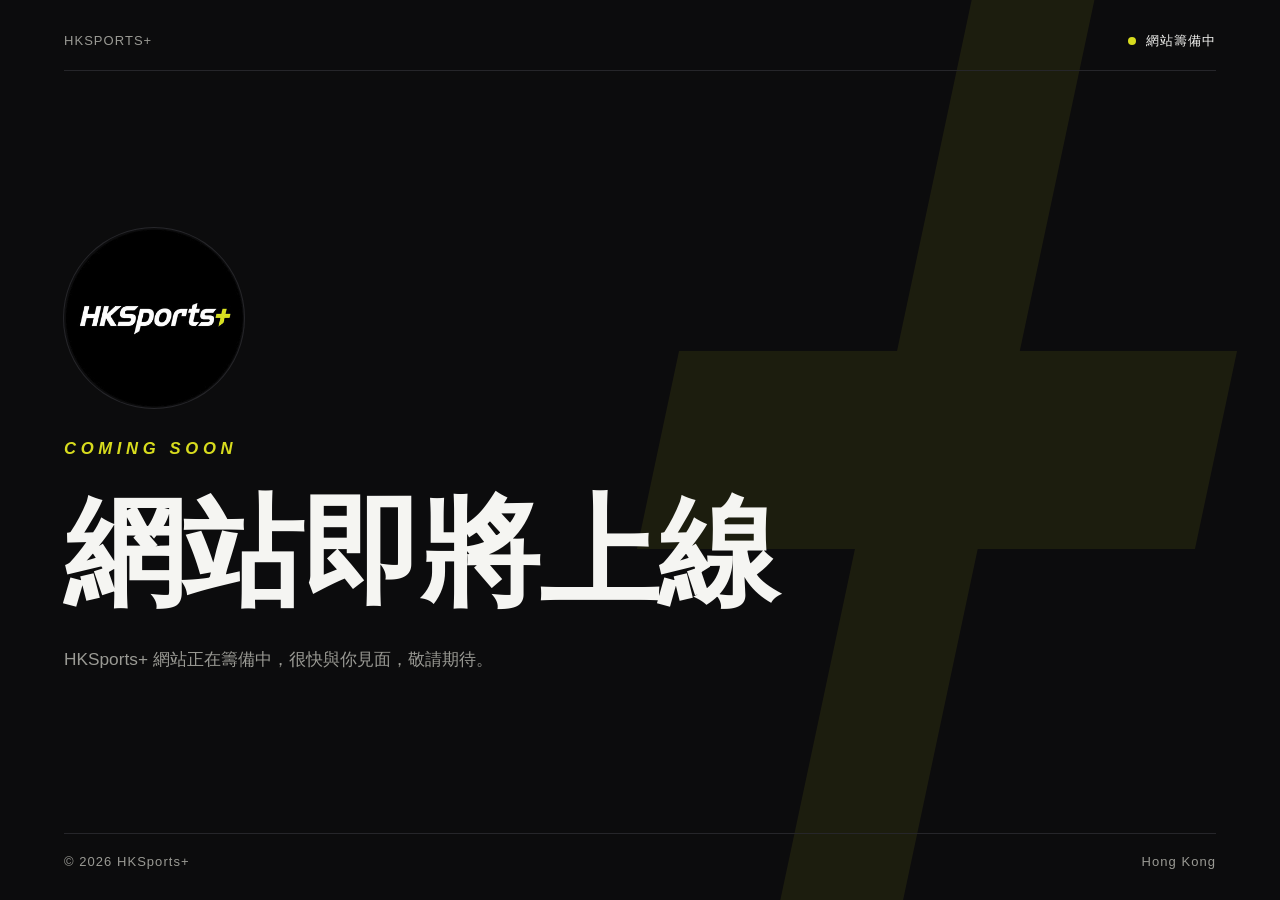
==== index.html @ ff04e3ce "Add files via upload" ====
<!DOCTYPE html>
<html lang="zh-Hant-HK">
<head>
<meta charset="utf-8">
<meta name="viewport" content="width=device-width, initial-scale=1">
<title>HKSports+｜網站即將上線</title>
<meta name="description" content="HKSports+ 網站正在籌備中，即將上線。">
<meta name="theme-color" content="#0c0c0d">
<meta name="color-scheme" content="dark">
<meta property="og:title" content="HKSports+｜網站即將上線">
<meta property="og:description" content="HKSports+ 網站正在籌備中，即將上線。">
<meta property="og:type" content="website">
<meta property="og:image" content="assets/apple-touch-icon.png">
<link rel="icon" href="assets/favicon.png" type="image/png">
<link rel="apple-touch-icon" href="assets/apple-touch-icon.png">
<style>
  :root {
    color-scheme: dark;
    --bg: #0c0c0d;
    --ink: #f5f5f2;
    --muted: #9a9a94;
    --line: #26262a;
    --lime: #d8dc1e;
    --edge: clamp(20px, 5vw, 72px);
    --sans: "Helvetica Neue", Helvetica, Arial, "PingFang HK", "PingFang TC",
            "Noto Sans HK", "Noto Sans TC", "Microsoft JhengHei", sans-serif;
  }
  * { box-sizing: border-box; margin: 0; }
  html, body { height: 100%; }
  body {
    background: var(--bg);
    color: var(--ink);
    font-family: var(--sans);
    -webkit-font-smoothing: antialiased;
    overflow-x: hidden;
  }

  .page {
    position: relative;
    min-height: 100svh;
    display: grid;
    grid-template-rows: auto 1fr auto;
    padding: clamp(20px, 3.5vh, 40px) var(--edge);
    isolation: isolate;
    overflow: clip;
  }

  /* The plus from the logo, set large behind the page */
  .plus {
    position: absolute;
    inset-block: 0;
    right: var(--edge);
    width: min(62vh, 46vw);
    margin-block: auto;
    aspect-ratio: 1;
    z-index: -1;
    transform: skewX(-12deg);
    background:
      linear-gradient(var(--lime), var(--lime)) center / 100% 22% no-repeat,
      linear-gradient(var(--lime), var(--lime)) center / 22% 100% no-repeat;
    opacity: .08;
  }

  .bar, .foot {
    display: flex;
    justify-content: space-between;
    align-items: center;
    gap: 16px;
    font-size: 13px;
    letter-spacing: .08em;
    color: var(--muted);
  }
  .bar { padding-bottom: 20px; border-bottom: 1px solid var(--line); }
  .foot { padding-top: 20px; border-top: 1px solid var(--line); }
  .status { display: inline-flex; align-items: center; gap: 10px; color: var(--ink); }
  .status::before {
    content: "";
    width: 8px; height: 8px; border-radius: 50%;
    background: var(--lime);
  }

  main {
    display: grid;
    align-content: center;
    justify-items: start;
    gap: clamp(20px, 3.4vh, 36px);
    padding-block: clamp(32px, 6vh, 72px);
  }
  .logo {
    display: block;
    width: clamp(128px, 20vh, 208px);
    height: auto;
    border-radius: 50%;
    box-shadow: 0 0 0 1px var(--line);
  }
  .en {
    font-size: clamp(14px, 1.3vw, 18px);
    font-weight: 700;
    font-style: italic;
    letter-spacing: .28em;
    text-transform: uppercase;
    color: var(--lime);
  }
  h1 {
    font-size: clamp(44px, 9.4vw, 148px);
    font-weight: 800;
    line-height: 1.04;
    letter-spacing: -.01em;
    text-wrap: balance;
  }
  .lede {
    max-width: 30em;
    font-size: clamp(16px, 1.35vw, 20px);
    line-height: 1.7;
    color: var(--muted);
    text-wrap: balance;
  }

  /* Entrance: plays once, only when motion is welcome */
  @media (prefers-reduced-motion: no-preference) {
    .logo, .en, h1, .lede {
      animation: rise .7s cubic-bezier(.2, .7, .2, 1) both;
    }
    .en   { animation-delay: .08s; }
    h1    { animation-delay: .16s; }
    .lede { animation-delay: .28s; }
    .plus { animation: plus 1.2s cubic-bezier(.2, .7, .2, 1) both; }
  }
  @keyframes rise {
    from { opacity: 0; translate: 0 18px; }
  }
  @keyframes plus {
    from { opacity: 0; scale: .92; }
  }

  @media (max-width: 640px) {
    .plus { width: 78vw; right: -18vw; inset-block: auto 14vh; }
    .bar, .foot { font-size: 12px; }
  }
</style>
</head>
<body>
<div class="page">
  <div class="plus" aria-hidden="true"></div>

  <header class="bar">
    <span>HKSPORTS+</span>
    <span class="status">網站籌備中</span>
  </header>

  <main>
    <img class="logo" src="assets/logo.png" alt="HKSports+" width="320" height="320" fetchpriority="high">
    <p class="en" lang="en">Coming soon</p>
    <h1>網站即將上線</h1>
    <p class="lede">HKSports+ 網站正在籌備中，很快與你見面，敬請期待。</p>
  </main>

  <footer class="foot">
    <span>© 2026 HKSports+</span>
    <span lang="en">Hong Kong</span>
  </footer>
</div>
</body>
</html>
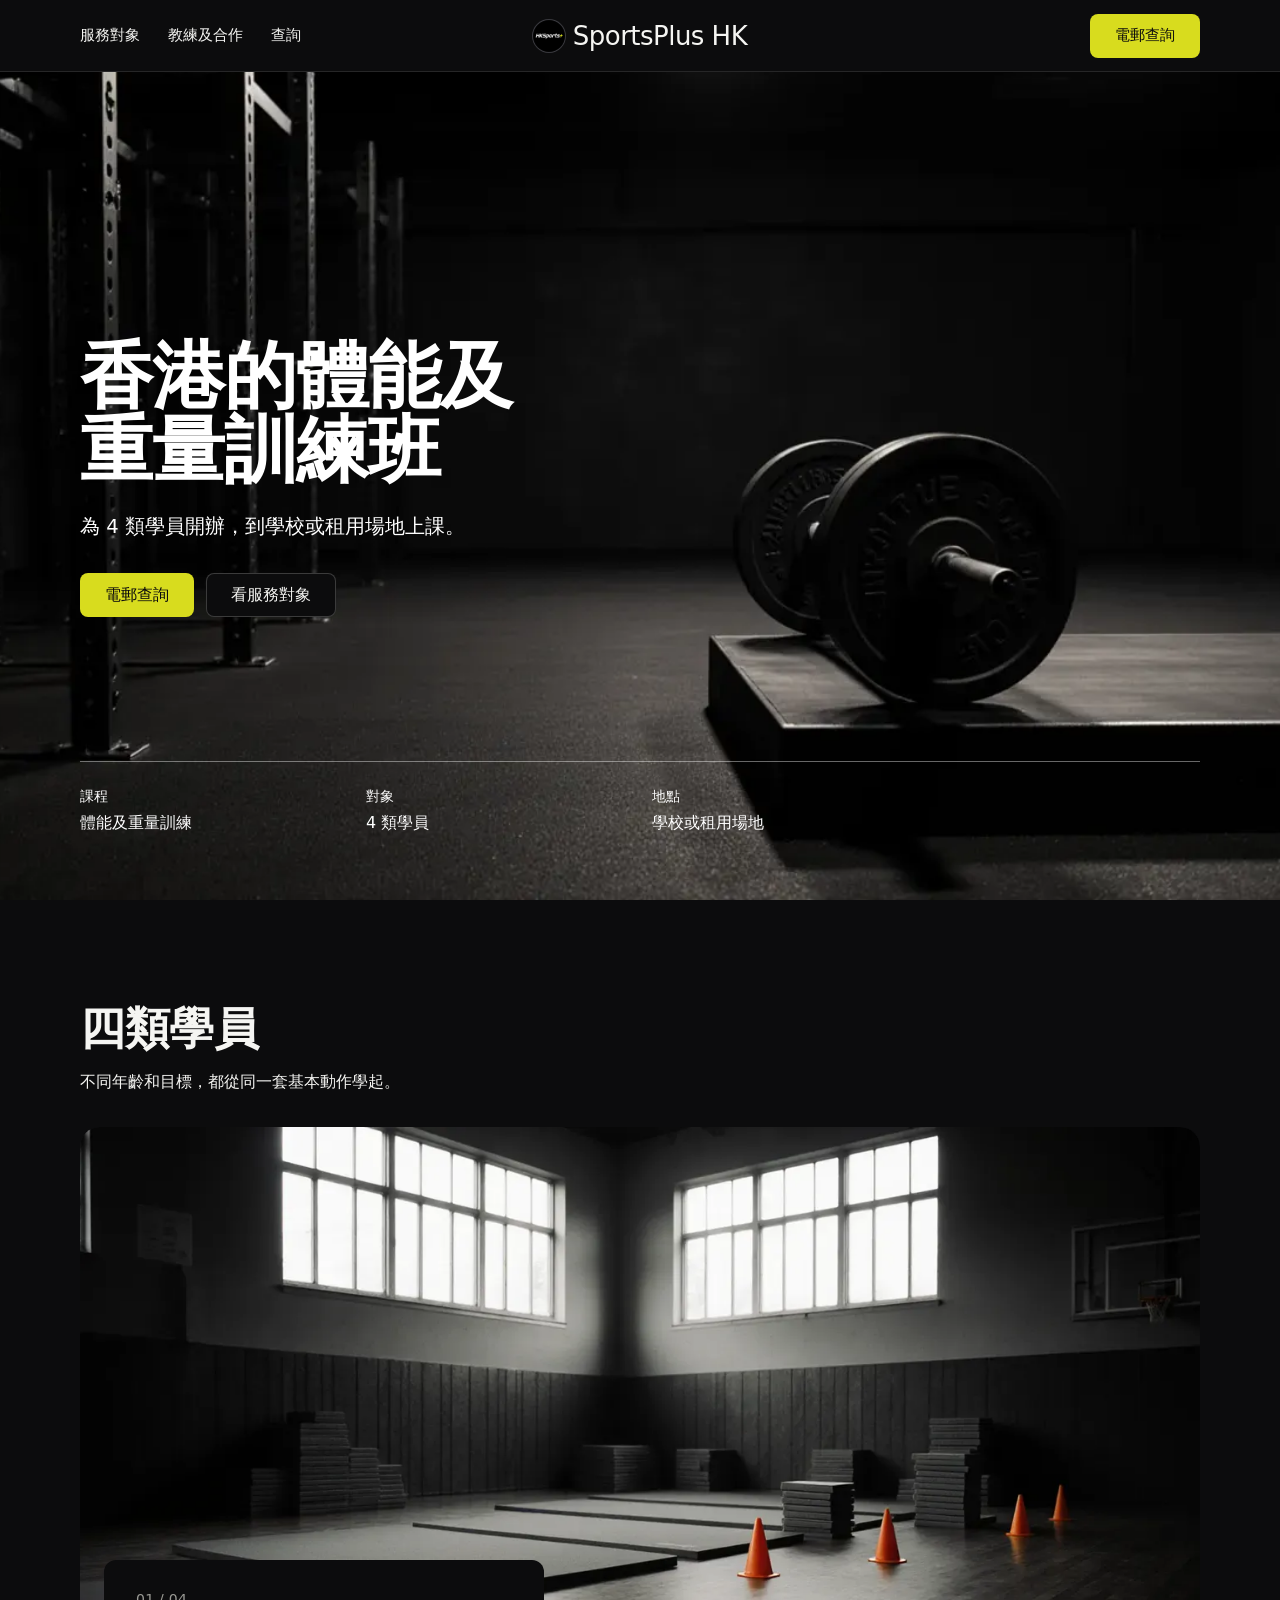
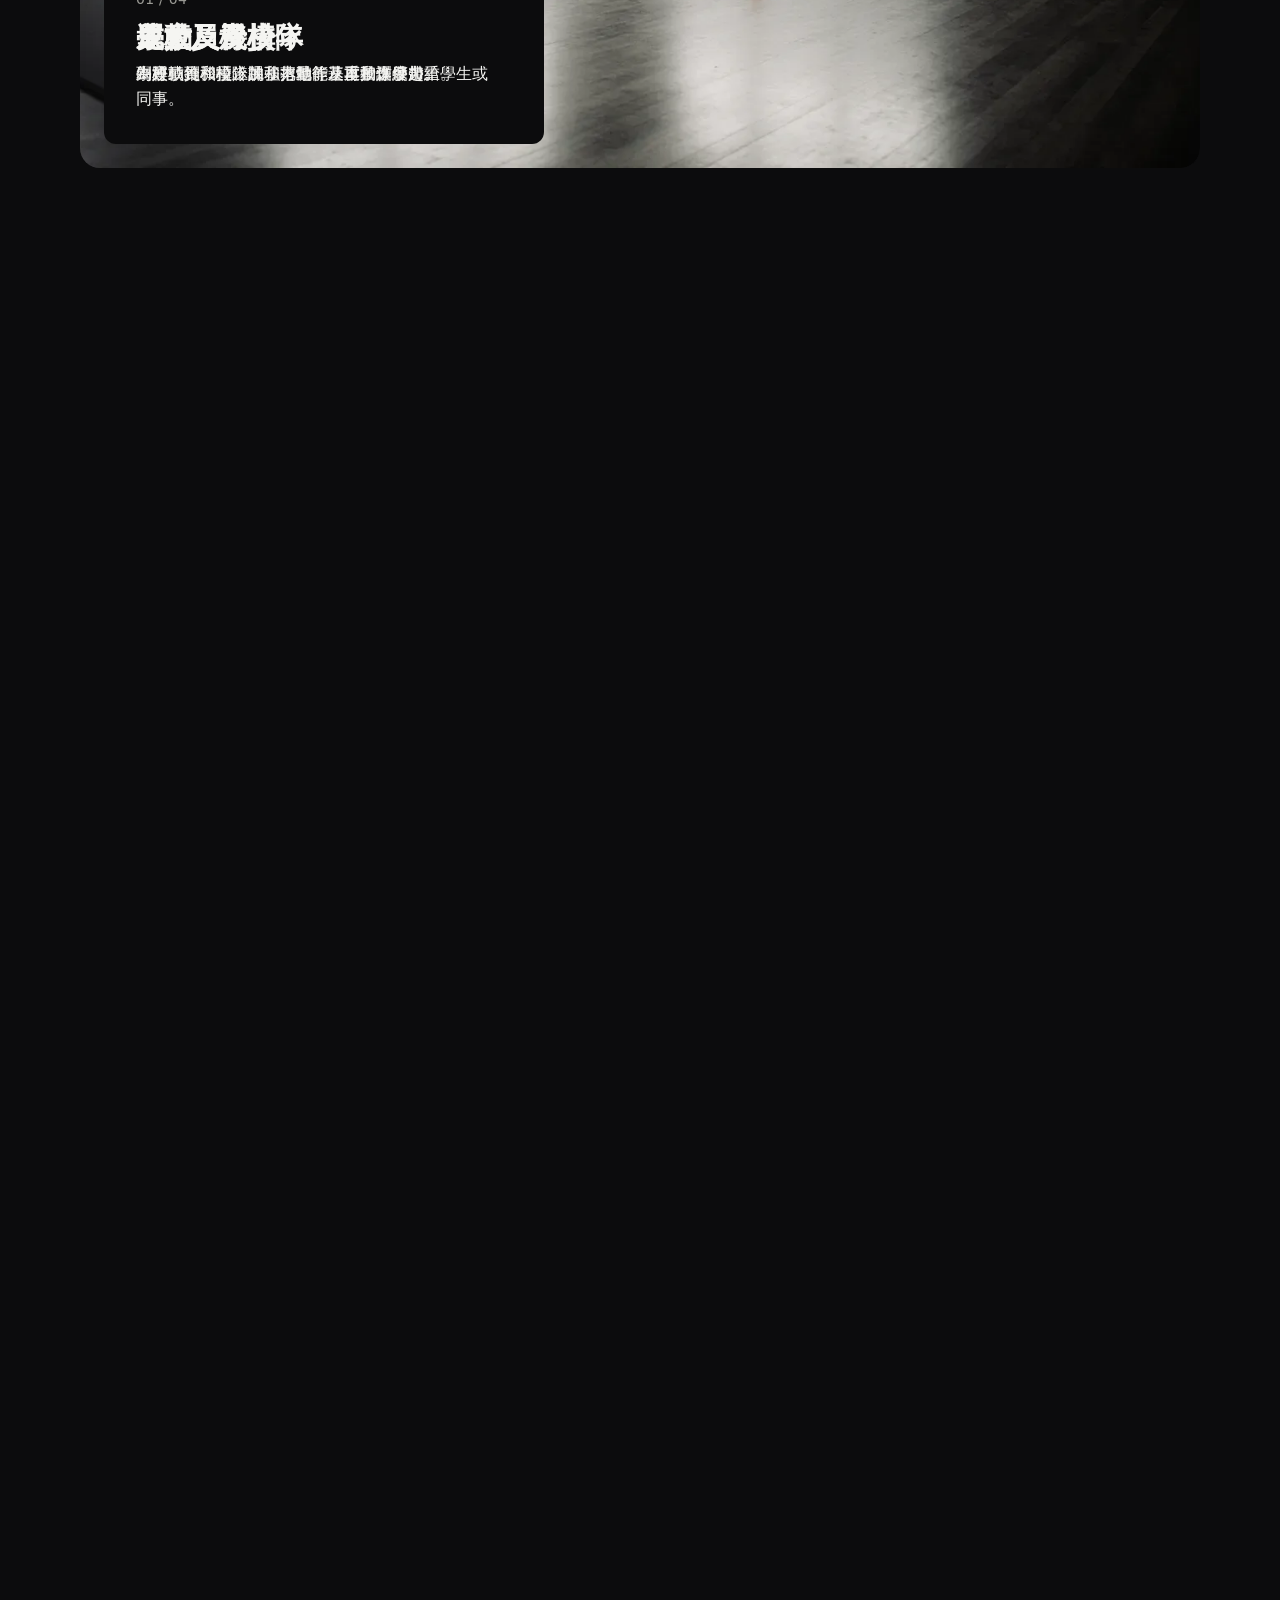
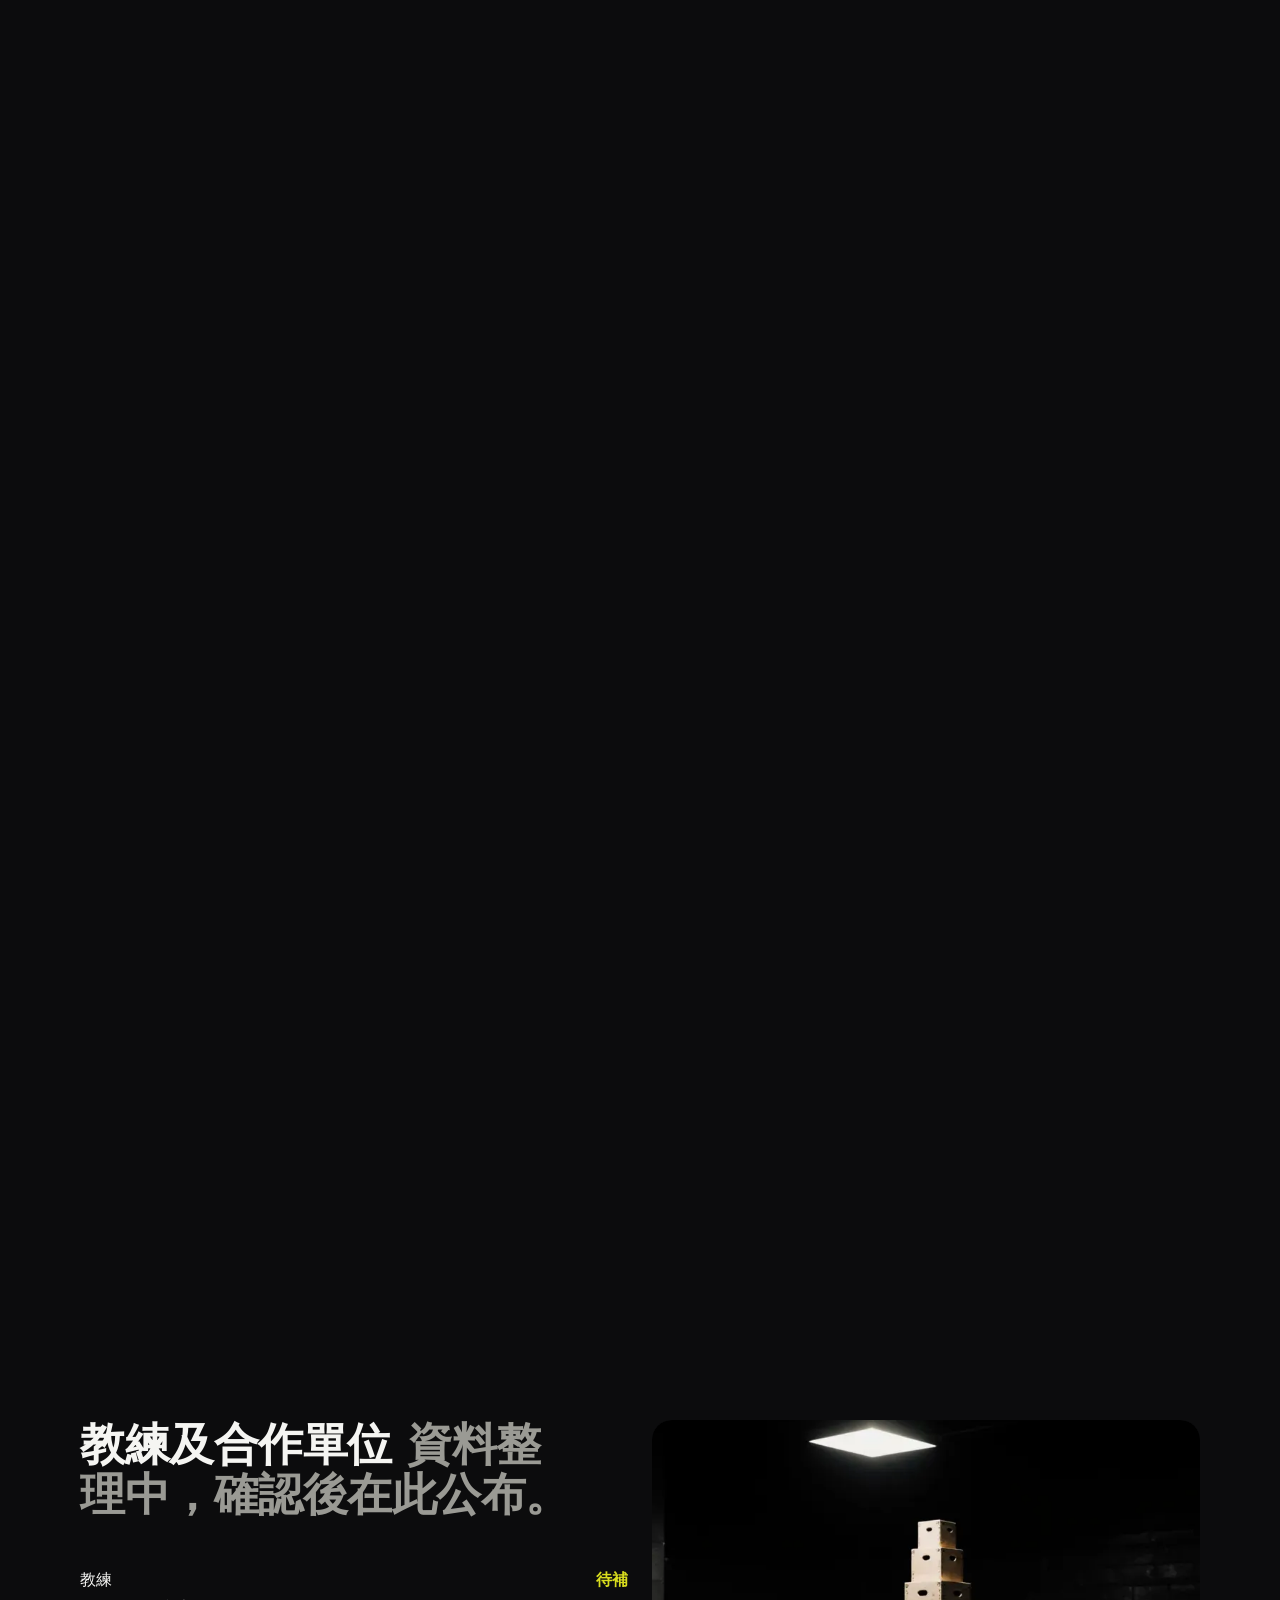
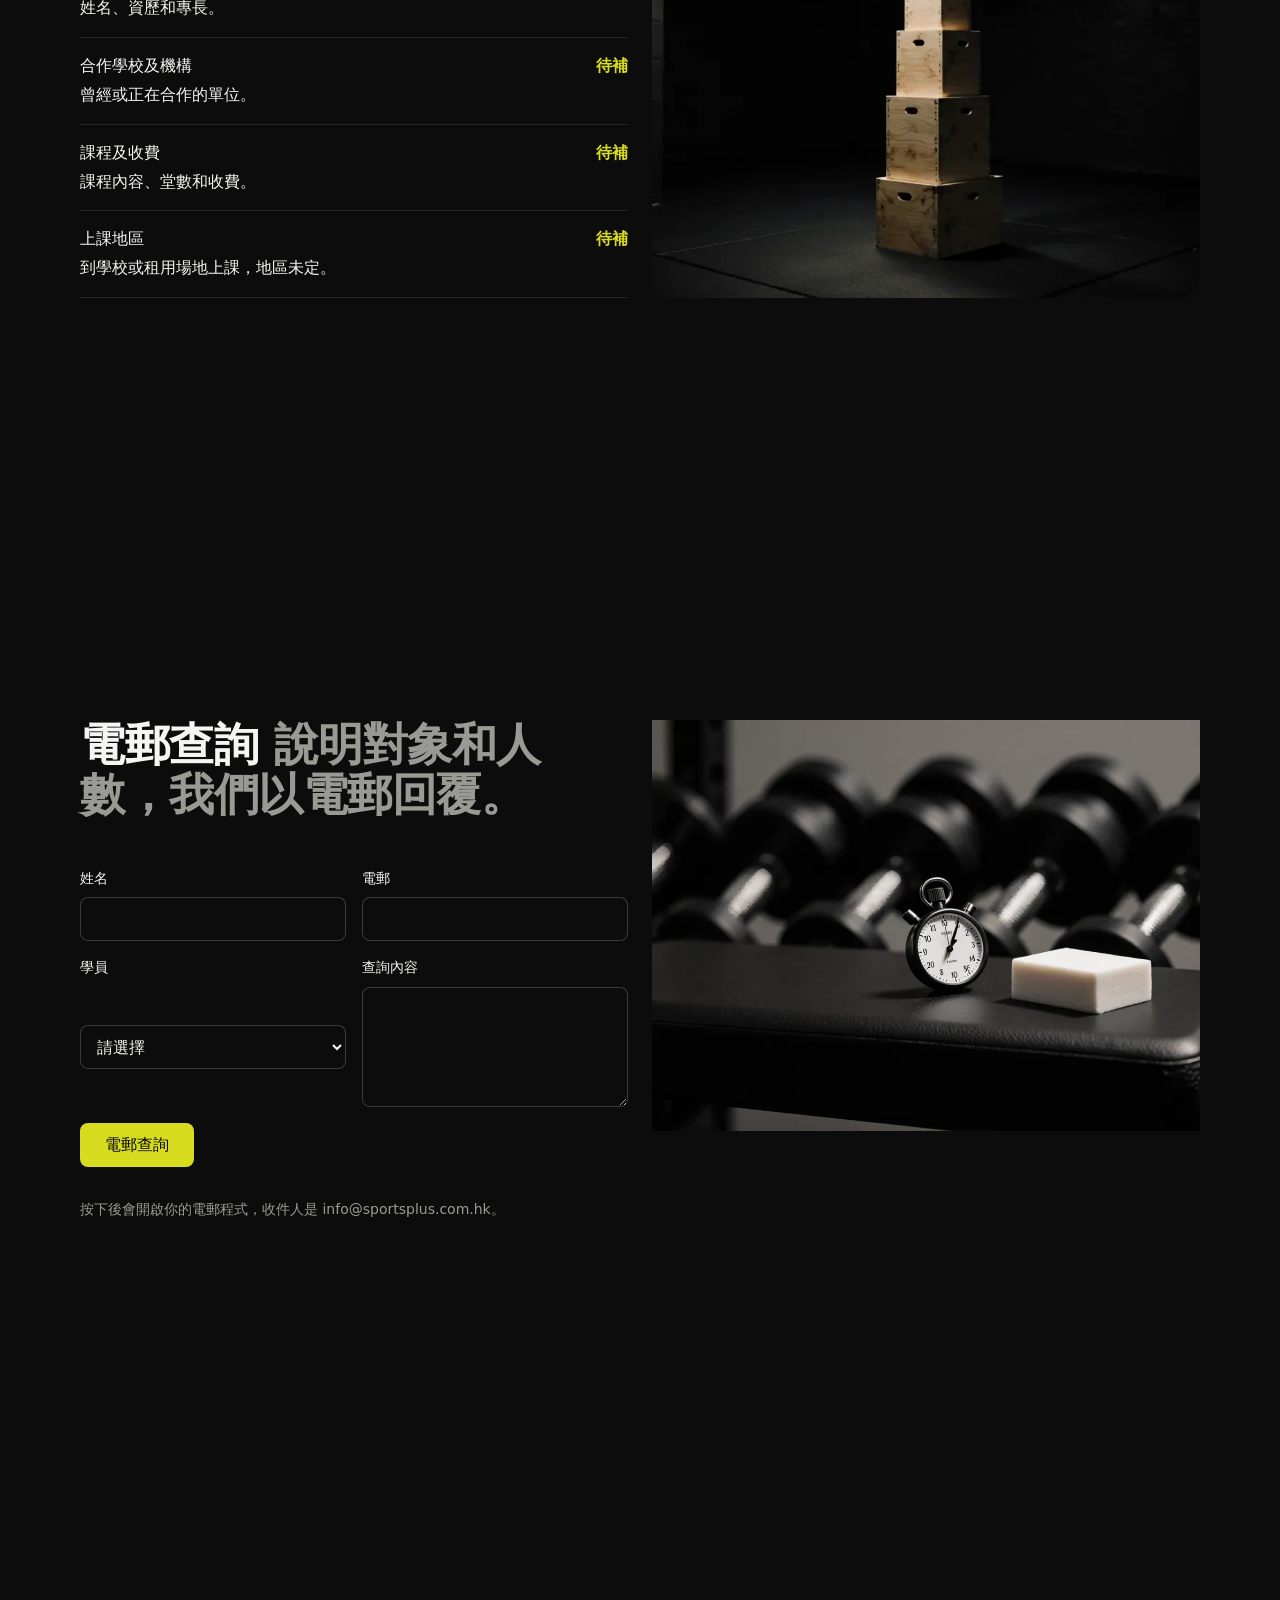
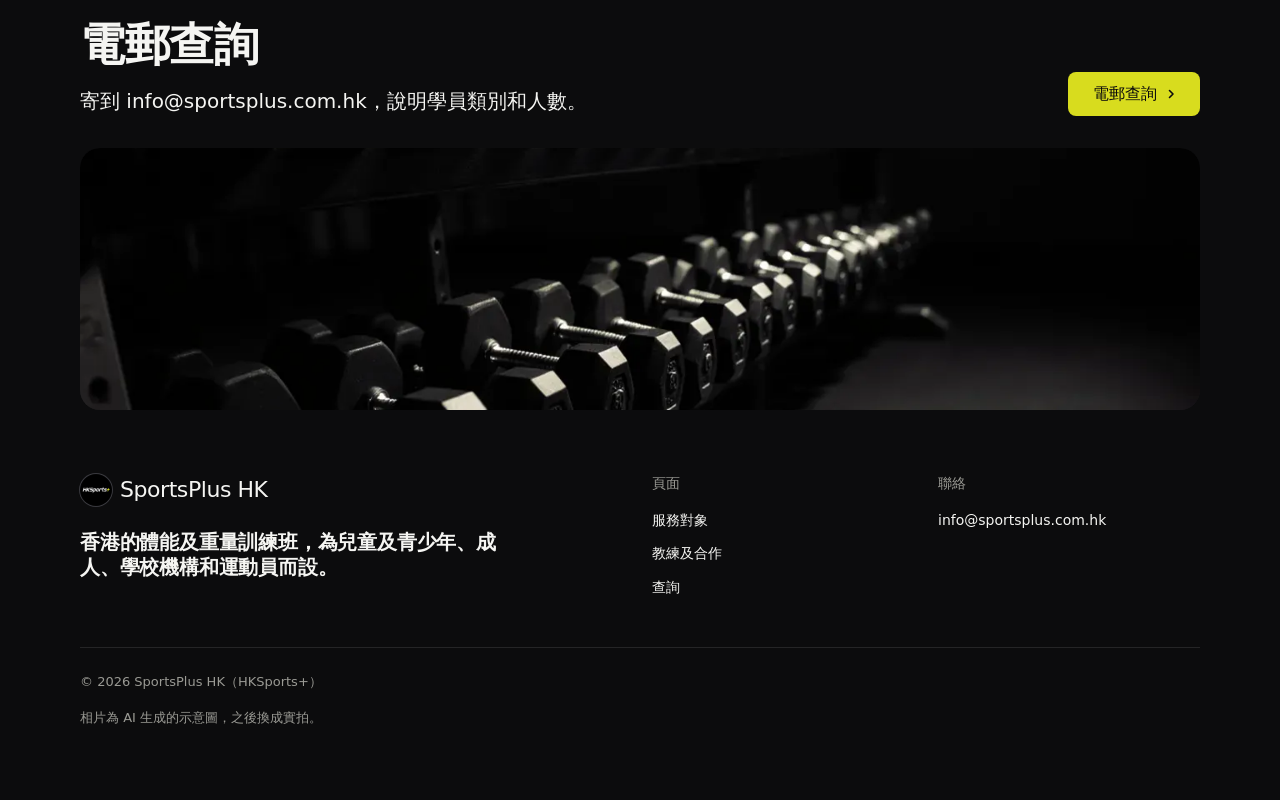
==== commit b64af3a0: "Add design-v2 site preview (single page, dark/lime) Full SportsPlus HK single-page site from the "網站" ====
--- a/index.html
+++ b/index.html
@@ -1,164 +1,212 @@
-<!DOCTYPE html>
-<html lang="zh-Hant-HK">
+<!doctype html>
+<html lang="zh-Hant-HK" data-type="service" data-radius="soft" data-buttons="solid" data-motion>
 <head>
 <meta charset="utf-8">
-<meta name="viewport" content="width=device-width, initial-scale=1">
-<title>HKSports+｜網站即將上線</title>
-<meta name="description" content="HKSports+ 網站正在籌備中，即將上線。">
-<meta name="theme-color" content="#0c0c0d">
+<meta name="viewport" content="width=device-width, initial-scale=1, viewport-fit=cover">
 <meta name="color-scheme" content="dark">
-<meta property="og:title" content="HKSports+｜網站即將上線">
-<meta property="og:description" content="HKSports+ 網站正在籌備中，即將上線。">
+<title>SportsPlus HK：香港的體能及重量訓練班，為兒童、成人、學校及運動員而設</title>
+<meta name="description" content="SportsPlus HK（HKSports+）開辦體能及重量訓練班，對象包括兒童及青少年、成人、學校機構和運動員，到學校或租用場地上課，以電郵查詢。">
 <meta property="og:type" content="website">
-<meta property="og:image" content="assets/apple-touch-icon.png">
+<meta property="og:title" content="SportsPlus HK：體能及重量訓練班">
+<meta property="og:description" content="兒童及青少年、成人、學校機構和運動員的體能及重量訓練班，電郵查詢。">
+<meta property="og:image" content="share.jpg">
+<meta name="twitter:card" content="summary_large_image">
 <link rel="icon" href="assets/favicon.png" type="image/png">
 <link rel="apple-touch-icon" href="assets/apple-touch-icon.png">
+<meta name="theme-color" content="#0c0c0d">
+<!-- canonical 待確認網域後加入：<link rel="canonical" href="https://sportsplus.com.hk/"> -->
+<meta name="site-kind" content="other">
+<meta name="page-type" content="service">
+<link rel="stylesheet" href="assets/system.css">
+<link rel="stylesheet" href="assets/ui/cards.css">
+<link rel="stylesheet" href="assets/motion/motion.css">
+<link rel="stylesheet" href="assets/backgrounds/backgrounds.css">
+<link rel="stylesheet" href="assets/layout/layout.css">
+<link rel="stylesheet" href="assets/icons/icon.css">
 <style>
-  :root {
-    color-scheme: dark;
-    --bg: #0c0c0d;
-    --ink: #f5f5f2;
-    --muted: #9a9a94;
-    --line: #26262a;
-    --lime: #d8dc1e;
-    --edge: clamp(20px, 5vw, 72px);
-    --sans: "Helvetica Neue", Helvetica, Arial, "PingFang HK", "PingFang TC",
-            "Noto Sans HK", "Noto Sans TC", "Microsoft JhengHei", sans-serif;
-  }
-  * { box-sizing: border-box; margin: 0; }
-  html, body { height: 100%; }
-  body {
-    background: var(--bg);
-    color: var(--ink);
-    font-family: var(--sans);
-    -webkit-font-smoothing: antialiased;
-    overflow-x: hidden;
-  }
-
-  .page {
-    position: relative;
-    min-height: 100svh;
-    display: grid;
-    grid-template-rows: auto 1fr auto;
-    padding: clamp(20px, 3.5vh, 40px) var(--edge);
-    isolation: isolate;
-    overflow: clip;
-  }
-
-  /* The plus from the logo, set large behind the page */
-  .plus {
-    position: absolute;
-    inset-block: 0;
-    right: var(--edge);
-    width: min(62vh, 46vw);
-    margin-block: auto;
-    aspect-ratio: 1;
-    z-index: -1;
-    transform: skewX(-12deg);
-    background:
-      linear-gradient(var(--lime), var(--lime)) center / 100% 22% no-repeat,
-      linear-gradient(var(--lime), var(--lime)) center / 22% 100% no-repeat;
-    opacity: .08;
-  }
-
-  .bar, .foot {
-    display: flex;
-    justify-content: space-between;
-    align-items: center;
-    gap: 16px;
-    font-size: 13px;
-    letter-spacing: .08em;
-    color: var(--muted);
-  }
-  .bar { padding-bottom: 20px; border-bottom: 1px solid var(--line); }
-  .foot { padding-top: 20px; border-top: 1px solid var(--line); }
-  .status { display: inline-flex; align-items: center; gap: 10px; color: var(--ink); }
-  .status::before {
-    content: "";
-    width: 8px; height: 8px; border-radius: 50%;
-    background: var(--lime);
-  }
-
-  main {
-    display: grid;
-    align-content: center;
-    justify-items: start;
-    gap: clamp(20px, 3.4vh, 36px);
-    padding-block: clamp(32px, 6vh, 72px);
-  }
-  .logo {
-    display: block;
-    width: clamp(128px, 20vh, 208px);
-    height: auto;
-    border-radius: 50%;
-    box-shadow: 0 0 0 1px var(--line);
-  }
-  .en {
-    font-size: clamp(14px, 1.3vw, 18px);
-    font-weight: 700;
-    font-style: italic;
-    letter-spacing: .28em;
-    text-transform: uppercase;
-    color: var(--lime);
-  }
-  h1 {
-    font-size: clamp(44px, 9.4vw, 148px);
-    font-weight: 800;
-    line-height: 1.04;
-    letter-spacing: -.01em;
-    text-wrap: balance;
-  }
-  .lede {
-    max-width: 30em;
-    font-size: clamp(16px, 1.35vw, 20px);
-    line-height: 1.7;
-    color: var(--muted);
-    text-wrap: balance;
-  }
-
-  /* Entrance: plays once, only when motion is welcome */
-  @media (prefers-reduced-motion: no-preference) {
-    .logo, .en, h1, .lede {
-      animation: rise .7s cubic-bezier(.2, .7, .2, 1) both;
-    }
-    .en   { animation-delay: .08s; }
-    h1    { animation-delay: .16s; }
-    .lede { animation-delay: .28s; }
-    .plus { animation: plus 1.2s cubic-bezier(.2, .7, .2, 1) both; }
-  }
-  @keyframes rise {
-    from { opacity: 0; translate: 0 18px; }
-  }
-  @keyframes plus {
-    from { opacity: 0; scale: .92; }
-  }
-
-  @media (max-width: 640px) {
-    .plus { width: 78vw; right: -18vw; inset-block: auto 14vh; }
-    .bar, .foot { font-size: 12px; }
-  }
+:root {
+  color-scheme: dark;
+  --p-bg: #0c0c0d; --p-surface: #17171a; --p-ink: #f5f5f2; --p-muted: #9a9a94;
+  --p-accent: #d8dc1e; --p-accent-ink: #0c0c0d; --p-action: #d8dc1e; --p-action-ink: #0c0c0d;
+  --p-inv-bg: #f5f5f2; --p-inv-surface: #e2e2df; --p-inv-ink: #0c0c0d; --p-inv-muted: #595959;
+  --p-inv-accent: #0c0c0d; --p-inv-accent-ink: #f5f5f2; --p-inv-action: #0c0c0d; --p-inv-action-ink: #f5f5f2;
+  --font-display: "PingFang HK", "Noto Sans HK", "Microsoft JhengHei", system-ui, sans-serif;
+  --font-text: "PingFang HK", "Noto Sans HK", "Microsoft JhengHei", system-ui, sans-serif;
+  --display-weight: 600;
+  --display-tracking: -0.01em;
+  --display-tracking-xl: -0.015em;
+  --ly-scale: 0.98;
+}
+/* the logo is the client's round mark, beside the name */
+.nav__logo img, .footer .nav__logo img { width: 32px; height: 32px; border-radius: 50%; display: block; box-shadow: 0 0 0 1px #3a3a3f; }
+/* 待補: a placeholder the client fills in; it reads as a mark, not as content */
+.rows__value[data-tbd] { color: var(--accent); font-weight: 600; }
+.footer__col li { overflow-wrap: anywhere; }
+/* the team picture is tall: it fills the row beside the words */
+#team .frame { min-height: 420px; }
 </style>
+<link rel="stylesheet" href="assets/ui/base.css">
+<script>document.documentElement.classList.add('m-enter');setTimeout(()=>document.documentElement.classList.add('m-enter-done'),700)</script>
+<script src="assets/backgrounds/backgrounds.js"></script>
+<script>document.documentElement.classList.add('mo-js');setTimeout(()=>document.documentElement.classList.add('mo-safe'),2500)</script>
+<link rel="modulepreload" href="assets/moments/moments.js">
+<link rel="modulepreload" href="assets/moments/lib.js">
+<link rel="modulepreload" href="assets/moments/photo-chapters/moment.js">
+<link rel="modulepreload" href="assets/moments/picture-develops/moment.js">
 </head>
 <body>
-<div class="page">
-  <div class="plus" aria-hidden="true"></div>
-
-  <header class="bar">
-    <span>HKSPORTS+</span>
-    <span class="status">網站籌備中</span>
-  </header>
-
-  <main>
-    <img class="logo" src="assets/logo.png" alt="HKSports+" width="320" height="320" fetchpriority="high">
-    <p class="en" lang="en">Coming soon</p>
-    <h1>網站即將上線</h1>
-    <p class="lede">HKSports+ 網站正在籌備中，很快與你見面，敬請期待。</p>
-  </main>
-
-  <footer class="foot">
-    <span>© 2026 HKSports+</span>
-    <span lang="en">Hong Kong</span>
-  </footer>
-</div>
+<!-- type: service (dark by the client's brief, waived)
+     moments: photo-chapters (#audiences), picture-develops (#enquiry)
+     Hero: photo. Photographs are AI-generated stand-ins until the client supplies real ones. -->
+
+<header class="nav nav--split">
+  <div class="wrap nav__bar">
+    <a class="skip-link" href="#top">跳到主要內容</a>
+    <a class="nav__logo" href="#top"><img src="assets/logo.png" width="32" height="32" alt="HKSports+">SportsPlus HK</a>
+    <nav class="nav__links" aria-label="主選單">
+      <div class="nav__item"><a class="nav__link" href="#audiences">服務對象</a></div>
+      <div class="nav__item"><a class="nav__link" href="#team">教練及合作</a></div>
+      <div class="nav__item"><a class="nav__link" href="#enquiry">查詢</a></div>
+    </nav>
+    <div class="nav__actions">
+      <a class="btn btn--primary" href="#enquiry">電郵查詢</a>
+    </div>
+    <button class="nav__toggle" type="button" aria-expanded="false" aria-label="選單"><svg width="18" height="18" viewBox="0 0 18 18" aria-hidden="true"><path d="M2 5h14M2 13h14" stroke="currentColor" stroke-width="1.6" stroke-linecap="round"/></svg></button>
+  </div>
+</header>
+
+<main id="top">
+  <section class="hero hero--photo" data-enter data-box="none" data-tone="dark" data-calm="left" aria-labelledby="hero-h">
+    <img class="hero__bg" src="assets/img/hero.webp" width="1344" height="768" alt="昏暗的訓練場地，一個槓鈴片放在木台上，旁邊是深色的力量架" style="--ly-pos: 70% 50%; --ly-pos-phone: 72% 50%" fetchpriority="high">
+    <div class="wrap"><div class="hero-text">
+      <div class="hero__text">
+        <h1 id="hero-h">香港的體能及重量訓練班</h1>
+        <p class="hero__lead">為 4 類學員開辦，到學校或租用場地上課。</p>
+        <div class="btn-row"><a class="btn btn--primary" href="#enquiry">電郵查詢</a><a class="btn btn--secondary" href="#audiences">看服務對象</a></div>
+      </div>
+      <dl class="hero__facts">
+        <div><dt>課程</dt><dd>體能及重量訓練</dd></div>
+        <div><dt>對象</dt><dd>4 類學員</dd></div>
+        <div><dt>地點</dt><dd>學校或租用場地</dd></div>
+      </dl>
+    </div></div>
+  </section>
+
+  <section class="section" id="audiences" data-moment="photo-chapters" aria-labelledby="audiences-h">
+    <div class="wrap mo-ph">
+      <div class="mo-ph__head">
+        <h2 id="audiences-h">四類學員</h2>
+        <p>不同年齡和目標，都從同一套基本動作學起。</p>
+      </div>
+      <ol class="mo-ph__list">
+        <li class="mo-ph__ch">
+          <figure class="mo-ph__pic"><img src="assets/img/kids.webp" width="1344" height="768" alt="學校禮堂的地面鋪着訓練墊，旁邊放着橙色的錐筒" loading="lazy"></figure>
+          <h3>兒童及青少年</h3>
+          <p>由蹲、推、拉、跳和落地等基本動作學起。</p>
+        </li>
+        <li class="mo-ph__ch">
+          <figure class="mo-ph__pic"><img src="assets/img/adult.webp" width="1344" height="768" alt="一雙沾了鎂粉的手握着槓鈴" loading="lazy"></figure>
+          <h3>成人</h3>
+          <p>學好槓鈴和啞鈴的基本動作，再按進度加重。</p>
+        </li>
+        <li class="mo-ph__ch">
+          <figure class="mo-ph__pic"><img src="assets/img/school.webp" width="1344" height="768" alt="空曠的課室地面上，一排啞鈴和彈力帶，旁邊是摺椅" loading="lazy"></figure>
+          <h3>學校及機構</h3>
+          <p>到校或到機構上課，把體能及重量訓練帶給學生或同事。</p>
+        </li>
+        <li class="mo-ph__ch">
+          <figure class="mo-ph__pic"><img src="assets/img/athletes.webp" width="1344" height="768" alt="運動員在明亮的窗前奔跑的剪影" loading="lazy"></figure>
+          <h3>運動員及校隊</h3>
+          <p>為運動員和校隊加強力量、速度和爆發力。</p>
+        </li>
+      </ol>
+    </div>
+  </section>
+
+  <section class="section" id="team" aria-labelledby="team-h">
+    <div class="wrap grid grid--top fill">
+      <div class="span-6">
+        <div class="section-head">
+          <h2 id="team-h">教練及合作單位 <span class="muted">資料整理中，確認後在此公布。</span></h2>
+        </div>
+        <ul class="rows">
+          <li><span class="rows__name">教練</span><p>姓名、資歷和專長。</p><span class="rows__value" data-tbd>待補</span></li>
+          <li><span class="rows__name">合作學校及機構</span><p>曾經或正在合作的單位。</p><span class="rows__value" data-tbd>待補</span></li>
+          <li><span class="rows__name">課程及收費</span><p>課程內容、堂數和收費。</p><span class="rows__value" data-tbd>待補</span></li>
+          <li><span class="rows__name">上課地區</span><p>到學校或租用場地上課，地區未定。</p><span class="rows__value" data-tbd>待補</span></li>
+        </ul>
+      </div>
+      <div class="frame frame--photo frame--fill span-6 start-7">
+        <img class="frame__img" src="assets/img/team.webp" width="768" height="960" alt="疊成一座塔的木製跳箱，立在深色的訓練場地中央" loading="lazy" style="object-position: 50% 60%">
+      </div>
+    </div>
+  </section>
+
+  <section class="section" id="enquiry" aria-labelledby="enquiry-h">
+    <div class="wrap grid grid--top fill">
+      <div class="span-6">
+        <div class="section-head">
+          <h2 id="enquiry-h">電郵查詢 <span class="muted">說明對象和人數，我們以電郵回覆。</span></h2>
+        </div>
+        <form class="form" action="mailto:info@sportsplus.com.hk" method="post" enctype="text/plain" data-endpoint="" novalidate>
+          <div class="field"><label for="f-name">姓名</label>
+            <input id="f-name" name="name" type="text" autocomplete="name" required aria-describedby="f-name-err">
+            <p class="field__error" id="f-name-err" hidden>請填寫姓名。</p></div>
+          <div class="field"><label for="f-email">電郵</label>
+            <input id="f-email" name="email" type="email" autocomplete="email" inputmode="email" required aria-describedby="f-email-err">
+            <p class="field__error" id="f-email-err" hidden>請填寫電郵地址，例如 name@example.com。</p></div>
+          <div class="field"><label for="f-who">學員</label>
+            <select id="f-who" name="who" required aria-describedby="f-who-err">
+              <option value="">請選擇</option>
+              <option>兒童及青少年</option>
+              <option>成人</option>
+              <option>學校或機構</option>
+              <option>運動員或校隊</option>
+            </select>
+            <p class="field__error" id="f-who-err" hidden>請選擇學員類別。</p></div>
+          <div class="field"><label for="f-msg">查詢內容</label>
+            <textarea id="f-msg" name="message" rows="4" required aria-describedby="f-msg-err"></textarea>
+            <p class="field__error" id="f-msg-err" hidden>請簡單寫下你想查詢的內容。</p></div>
+          <div class="btn-row"><button class="btn btn--primary" type="submit">電郵查詢</button></div>
+          <p class="form__status" role="status" data-form-status></p>
+          <p class="t-small muted">按下後會開啟你的電郵程式，收件人是 info@sportsplus.com.hk。</p>
+        </form>
+      </div>
+      <figure class="develop span-6 start-7" data-moment="picture-develops">
+        <img src="assets/img/enquiry.webp" width="1024" height="768" alt="黑色長凳上的碼錶和一塊鎂粉，後面是一排啞鈴" loading="lazy">
+      </figure>
+    </div>
+  </section>
+</main>
+
+<footer class="footer closing" id="contact" aria-labelledby="close-h">
+  <div class="wrap">
+    <div class="closing__cta close--photo">
+      <div class="section-head--split">
+        <div><h2 id="close-h">電郵查詢</h2><p class="t-lead">寄到 info@sportsplus.com.hk，說明學員類別和人數。</p></div>
+        <a class="btn btn--primary" href="mailto:info@sportsplus.com.hk">電郵查詢<svg class="m-arrow" viewBox="0 0 12 12" aria-hidden="true"><path class="m-arrow__stem" d="M1 6h8"/><path class="m-arrow__head" d="M4.5 2.5 8 6l-3.5 3.5"/></svg></a>
+      </div>
+      <div class="close__media"><img src="assets/img/close.webp" width="1344" height="768" alt="深色訓練室裏，兩排啞鈴整齊地放在架上" loading="lazy"></div>
+    </div>
+    <div class="closing__links">
+      <div class="grid">
+        <div class="span-6 stack-4">
+          <a class="nav__logo" href="#top"><img src="assets/logo.png" width="32" height="32" alt="HKSports+">SportsPlus HK</a>
+          <p class="footer__lede">香港的體能及重量訓練班，為兒童及青少年、成人、學校機構和運動員而設。</p>
+        </div>
+        <div class="span-3 start-7 footer__col"><h3>頁面</h3><ul><li><a href="#audiences">服務對象</a></li><li><a href="#team">教練及合作</a></li><li><a href="#enquiry">查詢</a></li></ul></div>
+        <div class="span-3 footer__col"><h3>聯絡</h3><ul><li><a href="mailto:info@sportsplus.com.hk">info@sportsplus.com.hk</a></li></ul></div>
+      </div>
+      <div class="footer__legal">
+        <span>&copy; 2026 SportsPlus HK（HKSports+）</span>
+        <span class="credits">相片為 AI 生成的示意圖，之後換成實拍。</span>
+      </div>
+    </div>
+  </div>
+</footer>
+
+<script type="module" src="assets/system.js"></script>
+<script type="module" src="assets/motion/motion.js"></script>
+<script type="module" src="assets/layout/layout.js"></script>
 </body>
 </html>
--- a/assets/system.css
+++ b/assets/system.css
@@ -0,0 +1,1328 @@
+/*
+  taste-skill system.css - the one system for the page. Link it first, then assets/ui/cards.css (the
+  feature card, its panel and the fragment placements), then set the palette (--p-*), the fonts and
+  the radius set on :root in the page (node scripts/start.mjs prints that block).
+  Do not add a second grid, spacing scale, type scale, radius scale, button or card style.
+*/
+
+/* ---------------------------------------------------------------- tokens */
+:root {
+  /* palette (hex only; fx.js reads --bg --surface --ink --muted --accent --accent-ink) */
+  --p-bg: #ffffff;
+  --p-surface: #f4f4f4;
+  --p-ink: #111111;
+  --p-muted: #6b6b6b;
+  --p-accent: #1a4be0;
+  --p-accent-ink: #ffffff;
+  --p-action: #1a4be0;      /* buttons, links, focus: the accent, or the ink when the accent is too pale */
+  --p-action-ink: #ffffff;
+  --p-inv-bg: #111111;
+  --p-inv-surface: #1c1c1c;
+  --p-inv-ink: #f4f4f4;
+  --p-inv-muted: #a3a3a3;
+  --p-inv-accent: #ffffff;
+  --p-inv-accent-ink: #111111;
+  --p-inv-action: #ffffff;
+  --p-inv-action-ink: #111111;
+  /* the lit ground behind UI and in the closing band (references/cards.md), one per page, tech pages only
+     (none on kind other, which is flat): <html data-ground="sand|sky|sage|painting">. system.js gives it to every ground
+     that holds UI, on light and dark pages alike; --hue on one panel changes only its accent */
+  --ground-bg: #d9ccb7; --ground-surface: #e9e0d2; --ground-ink: #2a2622; --ground-muted: #5a534a; --ground-accent: #a8794a;
+
+  /* fonts */
+  --font-display: system-ui, -apple-system, "Segoe UI", sans-serif;
+  --font-text: system-ui, -apple-system, "Segoe UI", sans-serif;
+  --font-mono: ui-monospace, "SFMono-Regular", Menlo, Consolas, monospace;
+  --display-weight: 400;    /* headlines 400; 500 on a tech page (software, gaming, hardware) */
+  --display-tracking: -0.025em;
+
+  /* the page rhythm (references/layout-v4.md): one section per screen. The header is fixed and
+     --nav tall; every section is padded --padt above and --padb (plus the phone action bar, --bar)
+     below, and is exactly one or two screens tall (--h: 1 or 2; --hm on a phone). The hero's words
+     start --hgap under the header and its content ends --hpadb above the fold. */
+  --nav: 72px;
+  --padt: 120px;
+  --padb: 72px;
+  --hgap: 48px;
+  --hpadb: 64px;
+  --bar: 0px;
+  /* grid: one .wrap (alias .container) for the header, every section and the footer, the same
+     --gut on both sides: 1280 wide at x 80-1360 at 1440, 342 at x 24-366 at 390 */
+  --container: 1280px;
+  --gut: 80px;
+  --pad: var(--gut);
+  --gutter: 24px;
+
+  /* spacing: 4/8 scale */
+  --s-1: 4px;  --s-2: 8px;  --s-3: 12px; --s-4: 16px; --s-5: 24px;
+  --s-6: 32px; --s-7: 48px; --s-8: 64px; --s-9: 96px; --s-10: 128px;
+  --section: 40px;      /* only a .section outside main (the kit's demo pages); every main > section and
+                           footer.closing take --padt and --padb */
+  --section-band: 56px; /* the same for an older footer outside footer.closing */
+  --head-gap: 48px;     /* the one heading-to-content gap, 32 on a phone (layout.css reads it as --ly-head-gap) */
+  --card-pad: 16px;     /* card padding (cards.css sets its own for cards with a panel) */
+  --card-gap: 16px;     /* gap between cards */
+
+  /* type scale (the only sizes on the page) */
+  --t-label: 13px;
+  --t-small: 14px;
+  --t-body: 16px;
+  --t-lead: 18px;
+  --t-card: 18px;
+  --t-h3: 24px;
+  /* straight lines from the phone size at 390 to the desktop size at 1440 (system.md's table) */
+  --t-h2: clamp(30px, 1.72vw + 23.3px, 48px);
+  --t-h1: clamp(38px, 3.24vw + 25.4px, 72px);
+  /* a big number stays a step under the h2 (VI-11): 38 at 1440, 28 at 390, so it never reads as a
+     section heading; a stats row and a price set their own, smaller still */
+  --t-stat: clamp(28px, .952vw + 24.29px, 38px);
+
+  /* radius: one scale (soft by default; data-radius on <html> switches it) */
+  --r-sm: 8px;  --r-md: 12px; --r-lg: 20px; --r-btn: 8px;
+
+  /* controls (fixed here; a page never adds its own) */
+  --btn-h: 44px;
+  --btn-h-sm: 36px;
+  --nav-h: var(--nav);  /* the older name, kept for the kit's files */
+  --icon: 16px;         /* small icons: socials, menu chevrons, mono brand marks */
+
+  /* motion: the one UI ease-out (motion.css --m-ease and ui/base.css --u-ease read it; references/motion.md) */
+  --ease: cubic-bezier(.2, .8, .2, 1);
+  --dur: 180ms;
+}
+html[data-radius="sharp"] { --r-sm: 4px; --r-md: 6px;  --r-lg: 8px;  --r-btn: 4px; }
+html[data-radius="soft"]  { --r-sm: 8px; --r-md: 12px; --r-lg: 20px; --r-btn: 8px; }
+html[data-radius="round"] { --r-sm: 10px; --r-md: 16px; --r-lg: 24px; --r-btn: 999px; }
+/* the four lit grounds (references/cards.md); sand is the default above. painting goes with
+   painterly-landscape (x.ai's daylight sky over olive hills) */
+html[data-ground="sky"]      { --ground-bg: #c6d3df; --ground-surface: #d6e0e9; --ground-ink: #25303a; --ground-muted: #4d5964; --ground-accent: #3f6a92; }
+html[data-ground="sage"]     { --ground-bg: #cdd6c6; --ground-surface: #dce3d6; --ground-ink: #262d24; --ground-muted: #535b51; --ground-accent: #6c8e63; }
+html[data-ground="painting"] { --ground-bg: #79a8d6; --ground-surface: #a6c4e2; --ground-ink: #16212c; --ground-muted: #273949; --ground-accent: #9c9b3c; }
+/* cards.css takes its card and panel radii from this scale */
+html[data-radius] .card { --c-r: var(--r-lg); }
+html[data-radius] .panel { --p-r: var(--r-md); }
+
+/* a phone: the header 56, the sections padded 96 / 48, the hero's words 40 under the header and its
+   content ending 24 above the fold, 24 at both sides, 12 between columns */
+@media (max-width: 639px) {
+  :root { --nav: 56px; --padt: 96px; --padb: 48px; --hgap: 40px; --hpadb: 24px; --gut: 24px; --gutter: 12px; --card-gap: 12px; --head-gap: 32px; }
+}
+@media (min-width: 640px) {
+  :root { --gut: 48px; --section: 48px; --section-band: 72px; --card-pad: 24px; }
+}
+@media (min-width: 1024px) {
+  :root { --gut: 80px; --section: 56px; --section-band: 96px; --card-gap: 24px;
+          --t-lead: 20px; --t-card: 20px; --t-h3: 28px; }
+  /* a place (and a local service): the 1200 column at x 120-1320 */
+  html[data-type="place"] { --gut: 120px; --container: 1200px; }
+}
+/* a place (VI-06, ST-96, PH-23): its own smaller type (h1 48/53 and 32/37, h2 32/40 and 24/30, titles
+   and the sub-line 20 and 18), the Recipe 3 hero's gap under its photograph (40, 24 on a phone),
+   square photographs and cards and 2px buttons, whatever data-radius and data-buttons say */
+:root[data-type="place"] {
+  --hgap: 40px;
+  --t-h1: clamp(32px, 1.524vw + 26.06px, 48px);
+  --t-h2: clamp(24px, .762vw + 21px, 32px);
+  --t-h3: clamp(20px, .381vw + 18.51px, 24px);
+  --r-sm: 2px; --r-md: 0px; --r-lg: 0px; --r-btn: 2px;
+}
+:root[data-type="place"] :is(h1, .t-h1) { line-height: 1.104; }
+:root[data-type="place"] :is(h2, .t-h2) { line-height: 1.25; }
+@media (max-width: 639px) {
+  :root[data-type="place"] { --hgap: 24px; }
+  :root[data-type="place"] :is(h1, .t-h1) { line-height: 1.156; }
+}
+
+/* ---------------------------------------------------------------- grounds (at most three) */
+:root, .ground-base {
+  --bg: var(--p-bg); --surface: var(--p-surface); --ink: var(--p-ink); --muted: var(--p-muted);
+  --accent: var(--p-accent); --accent-ink: var(--p-accent-ink); --card: var(--p-surface);
+  --action: var(--p-action); --action-ink: var(--p-action-ink);
+}
+.ground-surface {
+  --bg: var(--p-surface); --surface: var(--p-bg); --ink: var(--p-ink); --muted: var(--p-muted);
+  --accent: var(--p-accent); --accent-ink: var(--p-accent-ink); --card: var(--p-bg);
+  --action: var(--p-action); --action-ink: var(--p-action-ink);
+}
+.ground-inverse {
+  --bg: var(--p-inv-bg); --surface: var(--p-inv-surface); --ink: var(--p-inv-ink); --muted: var(--p-inv-muted);
+  --accent: var(--p-inv-accent); --accent-ink: var(--p-inv-accent-ink); --card: var(--p-inv-surface);
+  --action: var(--p-inv-action); --action-ink: var(--p-inv-action-ink);
+}
+:root, .ground-base, .ground-surface, .ground-inverse {
+  --line: color-mix(in oklab, var(--ink) 11%, transparent);
+  --line-strong: color-mix(in oklab, var(--ink) 20%, transparent);
+  /* effects (fx.js) and UI fragments (assets/ui) take the colours of the ground they sit on */
+  --fx-bg: var(--bg); --fx-surface: var(--surface); --fx-ink: var(--ink); --fx-muted: var(--muted);
+  --fx-accent: var(--accent); --fx-accent-ink: var(--accent-ink);
+  --ui-font: var(--font-text); --ui-mono: var(--font-mono); --ui-radius: var(--r-md);
+}
+.ground-base, .ground-surface, .ground-inverse { background: var(--bg); color: var(--ink); }
+
+/* ---------------------------------------------------------------- base */
+*, *::before, *::after { box-sizing: border-box; }
+/* an anchor lands on the section's top (the judge's frame): the fixed header covers --nav of its --padt */
+html { -webkit-text-size-adjust: 100%; scroll-padding-top: 0; scroll-behavior: auto; margin: 0; }
+body {
+  margin: 0; background: var(--bg); color: var(--ink);
+  font: 400 var(--t-body)/1.55 var(--font-text);
+  -webkit-font-smoothing: antialiased; text-rendering: optimizeLegibility; overflow-x: clip;
+}
+img, svg, video, canvas { display: block; max-width: 100%; }
+/* hidden means hidden, also on an img the line above makes a block (a menu tab's photograph, a peek photograph) */
+[hidden] { display: none !important; }
+img, video { height: auto; }
+a { color: inherit; text-decoration: none; }
+button { font: inherit; color: inherit; }
+h1, h2, h3, h4, p, ul, ol, figure, blockquote { margin: 0; }
+ul, ol { padding: 0; list-style: none; }
+h1, h2, h3, h4 {
+  font-family: var(--font-display); font-weight: var(--display-weight);
+  letter-spacing: var(--display-tracking); text-wrap: balance; overflow-wrap: break-word;
+  /* a long word (a German compound at 390) breaks at a syllable with a hyphen, in the language of <html lang>;
+     only words of 10 letters or more, 4 at least on each side, so a short English heading never breaks */
+  hyphens: auto; -webkit-hyphens: auto; hyphenate-limit-chars: 10 4 4;
+}
+h1, .t-h1 { font-size: var(--t-h1); line-height: 1.04; }
+h2, .t-h2 { font-size: var(--t-h2); line-height: 1.1; }
+h3, .t-h3 { font-size: var(--t-h3); line-height: 1.2; }
+h4, .t-card { font-family: var(--font-text); font-weight: 500; font-size: var(--t-card); line-height: 1.3; letter-spacing: -0.01em; }
+p { text-wrap: pretty; }
+.t-lead  { font-size: var(--t-lead); line-height: 1.5; }
+.t-body  { font-size: var(--t-body); line-height: 1.55; }
+.t-small { font-size: var(--t-small); line-height: 1.5; }
+.t-label { font-size: var(--t-label); font-weight: 500; line-height: 1.4; letter-spacing: 0.01em; }
+.t-stat  { font-family: var(--font-display); font-weight: var(--display-weight); font-size: var(--t-stat);
+           line-height: 1; letter-spacing: var(--display-tracking); font-variant-numeric: tabular-nums; }
+.muted { color: var(--muted); }
+.mono  { font-family: var(--font-mono); }
+.measure { max-width: 62ch; }
+:focus-visible { outline: 2px solid var(--action); outline-offset: 2px; border-radius: 2px; }
+::selection { background: color-mix(in oklab, var(--accent) 30%, transparent); }
+
+/* ---------------------------------------------------------------- grid */
+.wrap, .container { width: min(100% - 2 * var(--gut), var(--container)); margin-inline: auto; padding-inline: 0; }
+.grid { display: grid; grid-template-columns: repeat(12, minmax(0, 1fr)); column-gap: var(--gutter); row-gap: var(--card-gap); }
+.grid > * { min-width: 0; grid-column: 1 / -1; }
+.section { padding-block: var(--section); }
+
+/* ---------------------------------------------------------------- one section per screen
+   The page is a stack of screens. Framed at scrollY = k x the screen height, a shot shows exactly one
+   section: the hero alone on the first screen, every other section (and footer.closing, the close and
+   the footer in one) exactly one or two screens tall, its h2 first, --padt under its top. Heights
+   and padding do it: no pinning, snapping or script.
+     <section class="section" id=".." style="--h: 2">     (2 screens; --hm sets a phone's count alone)
+       <div class="wrap"> the h2 first, then the content </div>     (the one in-flow child)
+     </section>
+   A layer (a full-bleed photograph or ground behind the words) is an <img class="layer" aria-hidden="true">
+   beside the .wrap. Content must fit: one screen holds 708px of content at 1440x900 (900 - 120 - 72),
+   two hold 1,608 (the second screen's part starts --padt under its top with .g2). From 640 to 1279 a
+   section keeps at least its screens and grows past them rather than overlap the next. */
+main > :is(section, .section), footer.closing {
+  position: relative; box-sizing: border-box;
+  height: calc(var(--h, 1) * 100vh); height: calc(var(--h, 1) * 100svh);
+  padding: var(--padt) 0 calc(var(--padb) + var(--bar));
+}
+main > :is(section, .section) > :is(.wrap, .container), footer.closing > .wrap { position: relative; z-index: 1; height: 100%; }
+main > :is(section, .section) > :is(.wrap, .container):not(.grid) { display: flex; flex-direction: column; }
+/* a .wrap that is the section's grid too (class="wrap grid"): its rows start at the top */
+main > :is(section, .section) > :is(.wrap, .container).grid { align-content: start; }
+/* .fill: the block that takes what the screen leaves under the heading (a photograph, a frame) */
+main > :is(section, .section) > .wrap > .fill { flex: 1 1 0; min-height: 0; }
+/* two screens as two groups: row 1 the h2 and the first group, row 2 the rest (no second h2), starting
+   --padt under the second screen's top, so the second shot looks like any other section */
+main > :is(section, .section).g2, footer.closing.g2 { --h: 2; }
+main > :is(section, .section).g2 > :is(.wrap, .container), footer.closing.g2 > .wrap { display: grid; grid-template-rows: minmax(0, 1fr) minmax(0, 1fr); row-gap: calc(var(--padt) + var(--padb) + var(--bar)); }
+main > :is(section, .section).g2 > :is(.wrap, .container) > *, footer.closing.g2 > .wrap > * { min-height: 0; align-self: start; }
+main > :is(section, .section).g2 > :is(.wrap, .container) > :is(.group, .fill) { align-self: stretch; }
+/* a group: one screen's part of a .g2 section (its h2 and first rows, or the rest) */
+.group { display: flex; flex-direction: column; min-height: 0; }
+/* each screen's card row runs down to that screen's foot (the cards stretch, their panels grow), so
+   the second screen of a .g2 is never a short row over an empty ground; both rows end on the same line */
+@media (min-width: 1024px) {
+  main > :is(section, .section).g2 > .wrap > .grid:last-child,
+  main > :is(section, .section).g2 > .wrap > .group > .grid:last-child { align-self: stretch; flex: 1 1 auto; min-height: 0; }
+}
+.group > .fill { flex: 1 1 0; min-height: 0; }
+@media (min-width: 640px) and (max-width: 1279px) {
+  main > :is(section, .section):not(.hero, .section--hero), footer.closing {
+    height: auto; min-height: calc(var(--h, 1) * 100vh); min-height: calc(var(--h, 1) * 100svh);
+  }
+  /* the section is a column and its .wrap takes all of it, so a .fill (a photograph, a frame) still
+     grows to the section's foot (a min-height percentage would not resolve, leaving it at its least) */
+  /* :where() keeps it at no weight, so a page's own phone- or tablet-only hiding (section.desk-only { display: none }) wins */
+  :where(main > :is(section, .section):not(.hero, .section--hero), footer.closing) { display: flex; flex-direction: column; }
+  main > :is(section, .section):not(.hero, .section--hero) > :is(.wrap, .container), footer.closing > .wrap { flex: 1 0 auto; height: auto; min-height: 0; }
+}
+/* a phone: lvh (the screen with its bars hidden) for every section but the hero; --hm when stacking
+   makes the content taller than the desktop count */
+@media (max-width: 639px) {
+  /* at least its screens, never less: content a screen cannot hold makes the section taller (the rhythm
+     check then asks for --hm: 2 or less content); a fixed height would lay its last rows over the next
+     section, the fault the phone shots showed most (a list under the closing heading and its button) */
+  main > :is(section, .section):not(.hero, .section--hero), footer.closing {
+    height: auto; min-height: calc(var(--hm, var(--h, 1)) * 100vh); min-height: calc(var(--hm, var(--h, 1)) * 100lvh);
+  }
+  /* one grid row at least the screens tall that grows with the .wrap's content: the .wrap is stretched to
+     it, so its .fill and its two groups still share a definite height */
+  /* (at no weight, as on the tablet: a page's own section.desk-only { display: none } still hides it) */
+  :where(main > :is(section, .section):not(.hero, .section--hero):has(> :is(.wrap, .container)), footer.closing) {
+    display: grid; grid-template-columns: minmax(0, 1fr); grid-template-rows: 1fr; grid-auto-rows: auto;
+  }
+  main > :is(section, .section):not(.hero, .section--hero) > :is(.wrap, .container), footer.closing > .wrap { height: auto; }
+  main > :is(section, .section).g2m, footer.closing.g2m { --hm: 2; }
+  main > :is(section, .section).g2m > :is(.wrap, .container), footer.closing.g2m > .wrap { display: grid; grid-template-rows: minmax(0, 1fr) minmax(0, 1fr); row-gap: calc(var(--padt) + var(--padb) + var(--bar)); }
+  /* stacked in one, the two groups keep the open cards' 32px, so the first group's last panel never meets
+     the next card's title */
+  main > :is(section, .section).g2:not(.g2m) > :is(.wrap, .container) { display: flex; row-gap: var(--s-6); }
+  /* what the two screens leave goes around the second group, so it opens below the header, not on the fold */
+  main > :is(section, .section).g2:not(.g2m) > :is(.wrap, .container) > :last-child { margin-block: auto; }
+  main > :is(section, .section).g2:not(.g2m) > :is(.wrap, .container) > * { align-self: stretch; }
+}
+/* a layer: the photograph or ground of a whole section, under its words, edge to edge */
+main > :is(section, .section) > :is(img, video, canvas, picture).layer,
+footer.closing > :is(img, video, canvas, picture).layer {
+  position: absolute; inset: 0; z-index: 0; width: 100%; height: 100%; max-width: none; object-fit: cover; object-position: var(--pos, 50% 50%);
+}
+main > :is(section, .section) > picture.layer > img { width: 100%; height: 100%; object-fit: cover; }
+
+/* the hero: exactly the first screen, the fixed header over its top. Its words start --hgap under the
+   header (--photo adds a full-bleed photograph's height above them on a place); its content ends
+   --hpadb above the fold, and nothing of the next section shows, at 1440, 1024, 820 and 390.
+     <section class="hero hero--<type>"><div class="wrap"><div class="hero-text"> .. </div>[one strip]</div></section>
+   .hero-text holds the whole composition (the words, and the picture or window beside or under them);
+   one docked strip (logos, three facts) may follow it, at most 96px, desktop only. */
+main > :is(.hero, .section--hero) {
+  height: 100vh; height: 100svh; min-height: 0;
+  padding: calc(var(--nav) + var(--photo, 0px) + var(--hgap)) 0 calc(var(--hpadb) + var(--bar));
+}
+:is(.hero, .section--hero) > .wrap { height: 100%; display: grid; grid-template-rows: minmax(0, 1fr) auto; row-gap: var(--s-7); }
+:is(.hero, .section--hero) > .wrap > .hero-text { min-height: 0; }
+/* a phone: the hero is at least the first screen and grows when a short phone (320x640) cannot hold its
+   words, buttons and picture, so nothing of it lies over the next section or under the header */
+@media (max-width: 639px) {
+  main > :is(.hero, .section--hero) { height: auto; min-height: 100vh; min-height: 100svh; }
+  main > :is(.hero, .section--hero):has(> :is(.wrap, .container)) { display: grid; grid-template-columns: minmax(0, 1fr); grid-template-rows: 1fr; grid-auto-rows: auto; }
+  main > :is(.hero, .section--hero) > :is(.wrap, .container) { height: auto; }
+}
+:is(.hero, .section--hero) > .wrap > .hero-strip { grid-row: 2; max-height: 96px; }
+@media (max-width: 639px) { :is(.hero, .section--hero) > .wrap > .hero-strip { display: none; } }
+.section--hero .section-head { max-width: 860px; }
+/* the starter's own hero (hero-split): the words on span-5 top-aligned, the picture on span-6 start-7
+   as tall as the hero's content box (at most 716 at 1440x900); a phone stacks words, then the picture
+   in what is left */
+.hero-text.hero-split { height: 100%; align-items: stretch; }
+.hero-split > .hero-copy { align-self: start; }
+.hero-split > .hero-visual { position: relative; min-height: 0; height: 100%; }
+@media (max-width: 1023px) {
+  .hero-text.hero-split { display: flex; flex-direction: column; gap: var(--s-6); }
+  .hero-split > .hero-visual { flex: 1 1 0; min-height: 200px; height: auto; }
+}
+.hero-copy > * + * { margin-top: var(--s-5); }
+/* the h1 first in the words' column: its capitals start on the picture's top line, not the line box's
+   (the leading above the capitals would put the words about 12px under the photograph's top) */
+.hero-copy > h1:first-child { text-box: trim-start cap alphabetic; }
+.hero-copy > .btn-row { margin-top: var(--s-6); }
+/* three short facts at the foot of the words' column, on the picture's bottom line (no dead space
+   under the buttons): <dl class="hero-facts"><div><dt>..</dt><dd>..</dd></div> x3</dl> */
+@media (min-width: 1024px) {
+  .hero-split > .hero-copy { height: 100%; display: flex; flex-direction: column; }
+  .hero-split > .hero-copy > .hero-facts { margin-top: auto; }
+}
+.hero-facts { display: grid; grid-template-columns: repeat(3, minmax(0, 1fr)); gap: var(--s-5) var(--gutter); margin: 0; }
+.hero-facts > div { display: grid; gap: var(--s-1); align-content: start; }
+.hero-facts dt { font-size: var(--t-small); color: var(--muted); }
+.hero-facts dd { margin: 0; font-weight: 500; }
+@media (max-width: 1023px) { .hero-facts { display: none; } }
+/* a notice line above the h1 (changed hours, a delivery cut-off): one line with a number, static,
+   starting on the left line like the h1 under it */
+.hero-notice { font-size: var(--t-small); font-weight: 500; color: var(--ink); }
+.hero-notice b, .hero-notice strong { font-weight: 500; color: var(--accent); }
+.hero-copy > .hero-notice + h1 { margin-top: var(--s-5); }
+
+/* a phone: open tiles from a row of three or four (rooms, goods, beans) go two-up, an odd last one
+   across the row, so a row of three fits one 844px screen (stacked one under another they need two) */
+@media (max-width: 639px) {
+  .grid > .tile:is(.span-3, .span-4) { grid-column: auto / span 6; }
+  .grid > .tile:is(.span-3, .span-4):nth-child(odd of .tile):nth-last-child(1 of .tile) { grid-column: 1 / -1; }
+  .grid > .tile:is(.span-3, .span-4) .tile__head { flex-wrap: wrap; gap: 0 var(--s-2); }
+}
+/* a phone: open cards (words on the ground, the panel under them) stacked one under another keep 32px
+   between a panel's foot and the next card's title, so a title never reads as the panel's caption */
+@media (max-width: 639px) { .grid:has(> .card--open) { row-gap: var(--s-6); } }
+/* a phone stacks a two-screen section's four open tiles into its two screens: their panels take 180px (a wide
+   crop), so the h2 and the first two tiles of two lines each end on the first screen and the four inside both,
+   not a third of a screen past. A page that sets its group's own --p-h (#features .panel) sets its phone value
+   too, as the starter does */
+@media (max-width: 639px) { main > :is(section, .section).g2 .card--open > .panel { --p-h: 180px; } }
+/* spans: desktop >= 1024. Tablet 640-1023: text cards on span-3 and span-6 go two-up; cards with a
+   panel (a visual needs the width; the one exception is a span-6 pair, below)
+   and everything else (split text and visuals, span-4 cards, span-5/7/8 blocks) take the full row, so a split stacks and no row is left half empty. Phone < 640: one column. */
+@media (min-width: 640px) and (max-width: 1023px) {
+  .grid > .card.span-3:not(:has(> .panel)), .grid > .card.span-6:not(:has(> .panel)) { grid-column: auto / span 6; }
+  /* the one exception with a panel: a 2x2 (or a pair) of span-6 cards stays two-up from 720px (a panel
+     of about 310px and more, wide enough for a kit fragment), so four cards take one or two screens
+     at 768-820 instead of a card per row (four stacked panels run past two screens). Split cards and
+     every other span keep the full row. Under 720 a card per row. */
+  @media (min-width: 720px) {
+    .grid > .card.span-6:has(> .panel):not(.card--split) { grid-column: auto / span 6; }
+    .grid > .card.span-6:has(> .panel):not(.card--split):nth-child(odd of .card.span-6):nth-last-child(1 of .card.span-6) { grid-column: 1 / -1; }
+  }
+  /* open tiles (rooms, models, people, a photo pair) go two-up; an odd last one takes the row */
+  .grid > .tile:is(.span-3, .span-4, .span-6) { grid-column: auto / span 6; }
+  .grid > .tile:is(.span-3, .span-4, .span-6):nth-child(odd of .tile):nth-last-child(1 of .tile) { grid-column: 1 / -1; }
+}
+@media (min-width: 1024px) {
+  .span-2  { grid-column: auto / span 2; }
+  .span-3  { grid-column: auto / span 3; }
+  .span-4  { grid-column: auto / span 4; }
+  .span-5  { grid-column: auto / span 5; }
+  .span-6  { grid-column: auto / span 6; }
+  .span-7  { grid-column: auto / span 7; }
+  .span-8  { grid-column: auto / span 8; }
+  .span-9  { grid-column: auto / span 9; }
+  .span-10 { grid-column: auto / span 10; }
+  .span-12 { grid-column: auto / span 12; }
+  .start-1 { grid-column-start: 1; } .start-2 { grid-column-start: 2; } .start-3 { grid-column-start: 3; }
+  .start-5 { grid-column-start: 5; } .start-6 { grid-column-start: 6; } .start-7 { grid-column-start: 7; }
+  .start-4 { grid-column-start: 4; } .start-8 { grid-column-start: 8; } .start-9 { grid-column-start: 9; }
+  .start-10 { grid-column-start: 10; }
+  /* a split is top-aligned: the words' first line and the picture's top on one line (never centred
+     against each other, never mirrored: text left, the visual right, on every split of the page) */
+  .grid--middle, .grid--top { align-items: start; }
+}
+/* card rows: every card in a row the same height (a plain .grid stretches them) */
+.grid:is(.grid--middle, .grid--top) > .card { align-self: stretch; }
+/* 1024-1279: a span-4 card's panel would be about 220px wide, too narrow for real UI. Cards with a
+   panel on span-4 go two-up, a span-8 one takes the row, and an odd last one takes the row too
+   (steps, proof row: two, then one wide; bento: the wide card, then the four small ones two by two) */
+@media (min-width: 1024px) and (max-width: 1279px) {
+  .grid > .card.span-4:has(> .panel) { grid-column: auto / span 6; }
+  .grid > .card.span-8:has(> .panel),
+  .grid > .card.span-4:has(> .panel):nth-child(odd of .card.span-4):nth-last-child(1 of .card.span-4) { grid-column: 1 / -1; }
+}
+
+/* ---------------------------------------------------------------- section heading */
+.section-head { max-width: 760px; margin-bottom: var(--head-gap); display: grid; gap: var(--s-4); }
+/* every heading starts on the left line (a centred head among left ones reads as a mistake): the
+   old centred head is left-aligned too */
+.section-head--center { text-align: left; justify-items: start; }
+/* a head row: the h2 (and its line) left, one link or the section's button at the right line */
+.section-head--split { max-width: none; display: flex; align-items: end; justify-content: space-between; gap: var(--s-5); flex-wrap: wrap; }
+.section-head--split > div { display: grid; gap: var(--s-4); max-width: 760px; }
+.section-head p { color: var(--ink); font-size: var(--t-lead); line-height: 1.5; max-width: 60ch; }
+.section-head--row { max-width: none; display: flex; align-items: end; justify-content: space-between; gap: var(--s-5); flex-wrap: wrap; }
+.section-head--row > div { display: grid; gap: var(--s-4); max-width: 760px; }
+/* the hero row (hero-product, hero-cycle): the h1 and its line left, the buttons right, across 1280 */
+.section--hero .section-head--row { max-width: none; }
+
+/* ---------------------------------------------------------------- buttons (one pair, a dealt look)
+   One pair a page, .btn--primary and .btn--secondary, in the look dealt with the page (sections.md)
+   and set once on <html data-buttons>; the markup never changes:
+     solid  filled primary, outlined secondary, the radius scale (Figma; the default)
+     pill   pills, a chevron after the primary's label, a tinted secondary (x.ai)
+     tonal  the radius scale, a tinted secondary with no outline (Linear, Vercel)
+     arrow  an arrow after the primary's label; the secondary is a text link with an arrow (Stripe)
+     block  near-square corners, 48px tall; the secondary is an underlined text link (shops, hotels) */
+.btn {
+  display: inline-flex; align-items: center; justify-content: center; gap: var(--s-2);
+  height: var(--btn-h); padding: 0 var(--s-5); border-radius: var(--r-btn); border: 1px solid transparent;
+  font: 500 var(--t-body)/1 var(--font-text); letter-spacing: 0; white-space: nowrap; cursor: pointer;
+  transition: background-color var(--dur) var(--ease), color var(--dur) var(--ease), border-color var(--dur) var(--ease), text-decoration-color var(--dur) var(--ease);
+}
+.btn--primary { background: var(--action); color: var(--action-ink); }
+.btn--primary:hover { background: color-mix(in oklab, var(--action) 86%, var(--ink)); }
+/* an inverted primary (the action is the ground's ink: a brand band, a lit ground): its hover steps toward the ground, as the filled one steps toward the ink */
+.ground-brand .btn--primary:hover { background: color-mix(in oklab, var(--action) 88%, var(--bg)); }
+/* the ground's own colour with a clear border: never grey on grey, readable on an effect too */
+.btn--secondary { background: var(--bg); color: var(--ink); border-color: var(--line-strong); }
+.btn--secondary:hover { background: color-mix(in oklab, var(--bg) 94%, var(--ink)); border-color: color-mix(in oklab, var(--ink) 35%, transparent); }
+.btn--sm { height: var(--btn-h-sm); padding: 0 var(--s-4); font-size: var(--t-small); }
+html[data-buttons="pill"] { --r-btn: 999px; }
+html[data-buttons="block"] { --r-btn: 2px; --btn-h: 48px; }
+html:is([data-buttons="pill"], [data-buttons="tonal"]) .btn--secondary { background: color-mix(in oklab, var(--ink) 8%, var(--bg)); border-color: transparent; }
+html:is([data-buttons="pill"], [data-buttons="tonal"]) .btn--secondary:hover { background: color-mix(in oklab, var(--ink) 14%, var(--bg)); border-color: transparent; }
+/* arrow and block: the secondary is a text link at the button's height (no box: one button look) */
+html:is([data-buttons="arrow"], [data-buttons="block"]) .btn--secondary {
+  background: none; border-color: transparent; padding-inline: var(--s-2);
+  text-decoration: underline; text-underline-offset: 4px; text-decoration-color: var(--line-strong);   /* the .link look */
+}
+html:is([data-buttons="arrow"], [data-buttons="block"]) .btn--secondary:hover { background: none; border-color: transparent; text-decoration-color: currentColor; }
+/* the glyph after a label: a chevron (pill) or an arrow (arrow), drawn so every font shows the same */
+html[data-buttons="pill"] .btn--primary::after,
+html[data-buttons="arrow"] :is(.btn--primary, .btn--secondary)::after {
+  content: ""; flex: none; width: 12px; height: 12px; margin-right: -2px; background: currentColor;
+  -webkit-mask: var(--btn-glyph) center / contain no-repeat; mask: var(--btn-glyph) center / contain no-repeat;
+  transition: transform var(--dur) var(--ease);
+}
+html[data-buttons="pill"] { --btn-glyph: url("data:image/svg+xml,%3Csvg xmlns='http://www.w3.org/2000/svg' viewBox='0 0 12 12'%3E%3Cpath d='M4.5 2.5 8 6l-3.5 3.5' fill='none' stroke='black' stroke-width='1.6' stroke-linecap='round' stroke-linejoin='round'/%3E%3C/svg%3E"); }
+html[data-buttons="arrow"] { --btn-glyph: url("data:image/svg+xml,%3Csvg xmlns='http://www.w3.org/2000/svg' viewBox='0 0 12 12'%3E%3Cpath d='M1.5 6h8.5M6.5 2.5 10 6l-3.5 3.5' fill='none' stroke='black' stroke-width='1.5' stroke-linecap='round' stroke-linejoin='round'/%3E%3C/svg%3E"); }
+@media (hover: hover) and (pointer: fine) { html:is([data-buttons="pill"], [data-buttons="arrow"]) .btn:hover::after { transform: translateX(3px); } }
+.btn:active { transform: translateY(1px) scale(.985); }
+.btn--arrow::after { content: "\2192"; transition: transform var(--dur) var(--ease); }
+@media (hover: hover) and (pointer: fine) { .btn--arrow:hover::after { transform: translateX(3px); } }
+/* the drawn arrow (assets/motion: its stem grows and its head moves 3px on hover), the last child of
+   a primary button, a pill or a link: <svg class="m-arrow" viewBox="0 0 12 12" aria-hidden="true">
+   <path class="m-arrow__stem" d="M1 6h8"/><path class="m-arrow__head" d="M4.5 2.5 8 6l-3.5 3.5"/></svg>.
+   It replaces the dealt glyph, so a button never shows two */
+.m-arrow { flex: none; width: 12px; height: 12px; margin-right: -2px; overflow: visible;
+           fill: none; stroke: currentColor; stroke-width: 1.6; stroke-linecap: round; stroke-linejoin: round; }
+.btn--xl .m-arrow { width: 0.62em; height: 0.62em; stroke-width: 1.4; }
+:is(.btn, .link, .pill):has(> .m-arrow)::after { content: none; display: none; }
+.btn-row { display: flex; flex-wrap: wrap; gap: var(--s-3); align-items: center; }
+.section-head--center .btn-row { justify-content: center; }
+/* on the phone every button row stacks full width */
+@media (max-width: 639px) {
+  .btn-row { flex-direction: column; align-items: stretch; width: 100%; justify-self: stretch; }
+  /* full width, the second action is a text link at the button's height under the filled one (an
+     outline across the whole screen reads as a rule, a pale fill as a switched-off button) */
+  .btn-row > .btn--secondary { background: none; border-color: transparent; text-decoration: underline; text-underline-offset: 4px; text-decoration-color: var(--line-strong); }
+  .section-head--split > .btn { width: 100%; }
+}
+.link { display: inline-flex; align-items: center; gap: var(--s-2); font-weight: 500; color: var(--ink);
+        text-decoration: underline; text-decoration-color: var(--line-strong); text-underline-offset: 4px;
+        transition: text-decoration-color var(--dur) var(--ease); }
+.link:hover { text-decoration-color: currentColor; }
+.link::after { content: "\2192"; display: inline-block; text-decoration: none; transition: transform var(--dur) var(--ease); }
+@media (hover: hover) and (pointer: fine) { .link:hover::after { transform: translateX(3px); } }
+.pill { display: inline-flex; align-items: center; gap: var(--s-2); height: 32px; padding: 0 var(--s-3);
+        border-radius: 999px; border: 1px solid var(--line); background: var(--card);
+        font-size: var(--t-label); color: var(--ink); }
+.pill .muted { color: var(--muted); }
+
+/* ---------------------------------------------------------------- card (one style) */
+.card {
+  display: flex; flex-direction: column; gap: var(--s-2); min-width: 0;
+  background: var(--card); border: 1px solid var(--line); border-radius: var(--r-lg); padding: var(--card-pad);
+}
+/* small titles in the text face: a display face at 20px (a condensed or hairline serif) reads smaller than the body */
+.card > h3, .card > h4, .card--plan h3 { font-family: var(--font-text); font-weight: 500; font-size: var(--t-card); line-height: 1.3; letter-spacing: -0.01em; }
+/* the type floor (system.md): text people read is 16px or more in ink; cards.css sets it for its
+   card text, this for a plain card's lines */
+.card > p { color: var(--ink); font-size: var(--t-body); max-width: 52ch; }
+/* at most two boxes one inside the other (sections.md): a card whose panel holds UI drops its own
+   box, so its title and lines sit on the page ground over the panel (Figma's tiles), or runs the
+   panel flush to its sides and bottom (cards.css .panel--flush) */
+.card.card--open { --c-pad: 0px; background: none; border: 0; box-shadow: none; padding: 0; overflow: visible; }
+.card.card--open > .panel { margin: var(--s-5) 0 0; border-radius: var(--r-lg); }
+.card.card--open > .panel--top { margin: 0 0 var(--s-5); }
+.card--plan.is-featured { border-color: var(--action); box-shadow: inset 0 0 0 1px var(--action); }
+/* cards.css (linked after this file) sets .card { gap: 0 } for feature cards; a plan keeps its 16px rows */
+.card.card--plan { gap: var(--s-4); }
+
+/* ---------------------------------------------------------------- visuals: panels and frames
+   A card's .panel (the inset visual), .stage and the placements (.at-corner, .at-rise, .at-over,
+   .at-right, .at-center, .stage--fade-*) come from assets/ui/cards.css (references/cards.md).
+   This file adds the frames (hero, split, square, closing band) and lets a .stage work inside them.
+   The grounds' colours: system.js lights every ground that holds UI (see there). */
+:not(.card) > .panel { border-radius: var(--p-r, var(--r-md)); }   /* a panel on its own: four round corners */
+.menu-card .panel { --p-h: 160px; }
+.frame {
+  position: relative; isolation: isolate; overflow: clip; display: flex; align-items: center; justify-content: center;
+  background: var(--surface); border-radius: var(--r-lg); border: 1px solid var(--line);
+  padding: clamp(var(--s-4), 4vw, var(--s-7));
+}
+/* a zero-width spacer keeps --ratio (height / width) as the frame's minimum height */
+.frame::before { content: ""; flex: none; width: 0; padding-top: var(--ratio, 0px); }
+/* an object or scene (assets/objects) and a photograph (.frame__img) fill the frame themselves */
+.frame > :not(canvas, .stage, .loop-pause, .frame__fx, .frame__img, [data-print], [data-scene], .print3d) { position: relative; max-width: 100%; min-width: 0; }
+/* a photograph is a plain rectangle in its frame: no border, no print, no filter */
+.frame--photo { padding: 0; border: 0; }
+/* .frame--fill: as tall as its row (a split's picture beside the words, down to the section's foot);
+   stacked on a tablet or a phone it takes what the screen leaves, at least 200px */
+.frame--fill { height: 100%; }
+@media (max-width: 1023px) {
+  .grid.fill:has(> .frame--fill) { display: flex; flex-direction: column; gap: var(--s-6); }
+  .grid.fill > .frame--fill { flex: 1 1 0; height: auto; min-height: 200px; }
+}
+/* a split's words as a column: the last block (stats, a link) on the picture's bottom line */
+.split-col { display: flex; flex-direction: column; gap: var(--s-5); }
+@media (min-width: 1024px) { .split-col { height: 100%; } .split-col > .split-col__end { margin-top: auto; } }
+:is(.frame, .panel) > .frame__img { position: absolute; inset: 0; z-index: 0; width: 100%; height: 100%; max-width: none; object-fit: cover; }
+.frame--portrait { --ratio: 125%; }
+/* the product stage (hero-product): wide, the product whole on it; a phone gets a tall stage */
+.frame--stage { --ratio: 50%; }
+@media (max-width: 639px) { .frame--stage, .frame--portrait { --ratio: 120%; } }
+.frame--hero { padding: clamp(24px, 5vw, 64px); }
+.frame--split { --ratio: 80%; }
+.frame--square { --ratio: 100%; }
+/* the closing band: the hero's echo, lit with the page's ground (sand, sky, sage or painting) on light
+   and dark pages alike, so its text and buttons take that ground's ink. Its effect sits on a layer of
+   its own, <div class="frame__fx" data-fx="..">, held still and calm where the text sits (system.js) */
+.frame--cta { min-height: 420px; }
+/* .frame--lit: the same for an object's frame that holds a few words in its clear half (the
+   product statement's facts in a .frame__text, lower left; the object stands right of centre) */
+.frame--cta, .frame--lit {
+  border-color: transparent; background: var(--ground-bg); color: var(--ground-ink);
+  --bg: var(--ground-surface); --surface: var(--ground-surface); --ink: var(--ground-ink); --muted: var(--ground-muted);
+  --action: var(--ground-ink); --action-ink: var(--ground-surface);
+  --line: color-mix(in oklab, var(--ground-ink) 12%, transparent); --line-strong: color-mix(in oklab, var(--ground-ink) 24%, transparent);
+}
+.frame > .frame__fx { position: absolute; inset: 0; z-index: 0; }
+/* on a light page the buttons on a lit ground keep the page's own action colour: one action, one look
+   (a dark page keeps the lit ground's ink, which reads on the bright ground) */
+html:not([data-tone="dark"]) :is(.frame--cta, .frame--lit, .footer--statement) { --action: var(--p-action); --action-ink: var(--p-action-ink); }
+/* a card on a photograph (a booking form over the room): the card holds the page's colours */
+.frame--photo:has(> .card) { padding: clamp(var(--s-5), 5vw, var(--s-8)) clamp(var(--s-4), 4vw, var(--s-7)); }
+.frame--photo > .card { position: relative; z-index: 1; width: min(100%, 480px); }   /* flat: no shadow at rest (ST-97) */
+.frame--cta > .frame__fx { opacity: .85; }
+.frame--lit > .frame__text { z-index: 2; align-self: flex-end; margin-right: auto; width: min(100%, 360px); display: grid; gap: var(--s-5); }
+/* 2:1 on a desktop; a phone gets 2:3, the words at the top and the object smaller and low under
+   them (its hero preset), so the facts never touch the object */
+.frame--lit { --ratio: 50%; }
+@media (max-width: 639px) { .frame--lit { --ratio: 150%; } .frame--lit > .frame__text { align-self: flex-start; } }
+@media (max-width: 639px) { .frame--split { --ratio: 100%; } }
+/* A hero, wide or split frame (x.ai's hero window): --w on the rising fragment's slot (its true width)
+   centres it while it fits; anchored 24px in and cut by the right edge once the frame is narrower.
+   --pair on the .stage (the main fragment's width plus the part of the second that sticks out)
+   centres the pair; below 1024 the main one alone. In a card's panel cards.css places it (.at-corner,
+   .at-rise, .at-right; a centred .at-rise.fit narrows with the panel), as its recipe says. */
+.frame > .stage > .at-rise { --ax: max(24px, calc(50% - var(--w, 64%) / 2)); }
+.frame--hero > .stage > .at-rise { --ax: max(24px, calc(50% - var(--pair, var(--w, 64%)) / 2)); }
+.frame--hero > .stage > .at-over { --bx: max(24px, calc(50% - var(--pair, 800px) / 2)); }
+@media (max-width: 1023px) { .frame--hero > .stage > .at-rise { --ax: max(24px, calc(50% - var(--w, 64%) / 2)); } }
+/* a frame holding a cards.css .stage: the stage fills it and places the fragments (references/cards.md);
+   the hero and wide frames are 16:7 and square on a phone; below 1024 only the main fragment shows */
+.frame:has(> .stage) { padding: 0; }
+.frame--hero:has(> .stage) { aspect-ratio: 16 / 7; }
+@media (max-width: 1023px) {
+  .frame--hero:has(> .stage) { aspect-ratio: 3 / 2; }   /* a tablet: room for the main fragment's rows */
+}
+/* a tablet held upright (820x1180): a taller frame, so the hero fills the screen without a gap */
+@media (min-width: 640px) and (max-width: 1023px) and (orientation: portrait) {
+  .frame--hero:has(> .stage) { aspect-ratio: 4 / 3; }
+}
+@media (max-width: 1023px) {
+  .frame--hero > .stage > :is(.at-over, .at-over-l) { display: none; }
+}
+/* a split frame is about 440-560px wide from 1024 to 1279: the main piece alone there */
+@media (min-width: 1024px) and (max-width: 1279px) {
+  .frame--split > .stage > :is(.at-over, .at-over-l) { display: none; }
+}
+@media (max-width: 639px) {
+  .frame--hero:has(> .stage) { aspect-ratio: 1; }
+  .frame > .stage > :is(.at-over, .at-over-l) { display: none; }
+  /* phone: cards.css sets a fragment 16px in on both sides, and system.js holds every loop on its
+     finished picture, so no pause button lands on the UI */
+}
+/* a small object on a focal tile (.at-center): its true width (--w, 288px for the slider), narrowed
+   on a small panel so 24px of ground always shows on both sides (a span-4 panel is 304px at 1280) */
+.stage > .at-center { width: calc(100% - 48px); max-width: var(--w, 288px); }
+.stage > .at-center > :is([data-ui], .ui) { width: 100%; max-width: none; }
+/* .to-edge stretches a fragment's surface past the bottom (cards.css); doc's surface is its page */
+.stage > .to-edge > .ui-doc > .ui-doc__page { min-height: 100%; }
+/* .hero-stage: whole fragments side by side in a frame, never overlapping or cut (a row of app
+   screens); the first is the main one, and the ones that no longer fit drop out from the end */
+.hero-stage { container: hero-stage / inline-size; width: 100%; }
+.hero-stage__row { display: flex; align-items: center; justify-content: center; gap: var(--s-5); }
+.hero-stage__row > * { flex: none; max-width: 100%; }
+@container hero-stage (max-width: 1060px) { .hero-stage__row > :nth-child(n + 3) { display: none; } }
+@container hero-stage (max-width: 740px)  { .hero-stage__row > :nth-child(n + 2) { display: none; } }
+/* the pause button on every visual that moves by itself for more than 5 s (WCAG 2.2.2): ui.js adds it
+   to a loop when it starts to move, system.js to the hero's ground. Write a button.loop-pause into
+   the frame only for a loop of your own (hero-cycle). The same solid 32px disc in the page colours as
+   assets/ui/base.css's, 12px in from the bottom-right corner, with a 44px hit area. */
+.loop-pause {
+  position: absolute; right: 12px; bottom: 12px; z-index: 6; display: grid; place-items: center;
+  width: 32px; height: 32px; margin: 0; padding: 0; border-radius: 50%; cursor: pointer;
+  border: 1px solid color-mix(in oklab, var(--ink) 16%, transparent); background: var(--bg); color: var(--ink);
+  box-shadow: 0 1px 2px rgb(0 0 0 / .12), 0 4px 12px -4px rgb(0 0 0 / .28);
+}
+.loop-pause::before { content: ""; position: absolute; inset: -6px; border-radius: 50%; }
+.loop-pause svg { width: 14px; height: 14px; fill: currentColor; }
+@media (prefers-reduced-motion: reduce) { .loop-pause { display: none; } }
+
+/* ---------------------------------------------------------------- navigation */
+/* The header: fixed, opaque, one hairline under it, the same at every depth (no blur, no shadow, no
+   floating pill, never hidden on scroll). Its .wrap is the page's, so the logo starts on the left line
+   and the main button ends on the right one. Plain words, 15px, sentence case; one filled button. */
+.nav {
+  position: fixed; inset: 0 0 auto 0; z-index: 50; height: var(--nav);
+  background: var(--bg); color: var(--ink); border-bottom: 1px solid var(--line);
+}
+.nav__bar { height: 100%; display: flex; align-items: center; gap: var(--s-8); }
+/* a text logo: the display face at 500, 22px (the client's SVG logo replaces it when there is one) */
+.nav__logo { display: inline-flex; align-items: center; gap: var(--s-2); font: 500 22px/1 var(--font-display); letter-spacing: -0.02em; flex: none; }
+@media (max-width: 639px) { .nav__logo { font-size: 20px; } }
+.nav__logo svg, .nav__logo img { height: 24px; width: auto; }
+/* the brand's mark beside its name, in the accent (the client's logo replaces both). Dealt shapes:
+   <span class="mark" data-mark="dots|arc|ring|petal|leaf|stack" aria-hidden="true"></span> */
+.mark { display: inline-block; flex: none; width: 22px; height: 22px; background: var(--accent);
+        -webkit-mask: var(--mark) center / contain no-repeat; mask: var(--mark) center / contain no-repeat; }
+.mark[data-mark="dots"]  { --mark: url("data:image/svg+xml,%3Csvg xmlns='http://www.w3.org/2000/svg' viewBox='0 0 24 24'%3E%3Ccircle cx='6.5' cy='6.5' r='4.5'/%3E%3Ccircle cx='17.5' cy='6.5' r='4.5'/%3E%3Ccircle cx='6.5' cy='17.5' r='4.5'/%3E%3Crect x='13' y='13' width='9' height='9' rx='1.5'/%3E%3C/svg%3E"); }
+.mark[data-mark="arc"]   { --mark: url("data:image/svg+xml,%3Csvg xmlns='http://www.w3.org/2000/svg' viewBox='0 0 24 24'%3E%3Cpath d='M2.5 21.5V12a9.5 9.5 0 0 1 19 0v9.5h-6V12a3.5 3.5 0 0 0-7 0v9.5z'/%3E%3C/svg%3E"); }
+.mark[data-mark="ring"]  { --mark: url("data:image/svg+xml,%3Csvg xmlns='http://www.w3.org/2000/svg' viewBox='0 0 24 24'%3E%3Cpath fill-rule='evenodd' d='M12 2a10 10 0 1 1 0 20 10 10 0 0 1 0-20zm0 5.5a4.5 4.5 0 1 0 0 9 4.5 4.5 0 0 0 0-9z'/%3E%3C/svg%3E"); }
+.mark[data-mark="petal"] { --mark: url("data:image/svg+xml,%3Csvg xmlns='http://www.w3.org/2000/svg' viewBox='0 0 24 24'%3E%3Ccircle cx='12' cy='6.6' r='5'/%3E%3Ccircle cx='17.4' cy='12' r='5'/%3E%3Ccircle cx='12' cy='17.4' r='5'/%3E%3Ccircle cx='6.6' cy='12' r='5'/%3E%3Ccircle cx='12' cy='12' r='4'/%3E%3C/svg%3E"); }
+.mark[data-mark="leaf"]  { --mark: url("data:image/svg+xml,%3Csvg xmlns='http://www.w3.org/2000/svg' viewBox='0 0 24 24'%3E%3Cpath d='M3 21C3 10 10 3 21 3c0 11-7 18-18 18z'/%3E%3C/svg%3E"); }
+.mark[data-mark="stack"] { --mark: url("data:image/svg+xml,%3Csvg xmlns='http://www.w3.org/2000/svg' viewBox='0 0 24 24'%3E%3Crect x='2' y='2.5' width='20' height='5.5' rx='2.75'/%3E%3Crect x='2' y='9.25' width='14' height='5.5' rx='2.75'/%3E%3Crect x='2' y='16' width='8' height='5.5' rx='2.75'/%3E%3C/svg%3E"); }
+/* initial: the name's first letter on a small accent tile (<span class="mark mark--initial" aria-hidden="true">K</span>);
+   wordmark: no mark, the name alone */
+.mark.mark--initial { -webkit-mask: none; mask: none; display: inline-grid; place-items: center; border-radius: calc(var(--r-sm) * 0.75);
+  color: var(--accent-ink); font: var(--display-weight, 400) 13px/1 var(--font-display); letter-spacing: 0; }
+.footer__mark .mark, .footer .nav__logo .mark { width: 0.8em; height: 0.8em; margin-right: 0.18em; vertical-align: -0.04em; }
+.footer__mark .mark--initial, .footer .nav__logo .mark--initial { width: 1em; height: 1em; font-size: 0.6em; }
+.nav--split .nav__logo .mark--initial { width: 26px; height: 26px; font-size: 15px; }
+.nav__links { display: flex; align-self: stretch; gap: var(--s-1); flex: 1; min-width: 0; }
+.nav__item { display: flex; align-items: center; height: 100%; }
+.nav__link {
+  position: relative; display: inline-flex; align-items: center; gap: var(--s-1); height: 36px; padding: 0 var(--s-3); border-radius: var(--r-sm);
+  font-size: 15px; font-weight: 500; color: var(--ink); white-space: nowrap; transition: background-color var(--dur) var(--ease), color var(--dur) var(--ease);
+}
+/* a small laptop (1024-1279): the words sit closer, so a bar of four words never wraps or reaches the logo */
+@media (min-width: 1024px) and (max-width: 1279px) {
+  .nav__bar { gap: var(--s-6); }
+  .nav__link { padding: 0 var(--s-2); }
+  .nav__link::before, .nav__link[aria-current="page"]::after { left: var(--s-2); right: var(--s-2); }
+  .nav__links { gap: 0; }
+}
+/* the words take no pill or fill (ST-08, ST-11): a 2px line draws under the word from the left on hover and focus and leaves to the right */
+.nav__link::before { content: ""; position: absolute; left: var(--s-3); right: var(--s-3); bottom: -2px; height: 2px; border-radius: 2px; background: currentColor;
+  transform: scaleX(0); transform-origin: right; transition: transform var(--dur) var(--ease); pointer-events: none; }
+.nav__link:hover::before, .nav__link:focus-visible::before, .nav__item:hover > .nav__link::before, .nav__item:focus-within > .nav__link::before { transform: scaleX(1); transform-origin: left; }
+.nav__actions > .nav__link::before { left: var(--s-2); right: var(--s-2); }
+.nav__link .chev { width: 12px; height: 12px; opacity: .6; transition: transform var(--dur) var(--ease); }
+/* the page you are on: a 2px bar under its word (still, the same inset as the hover line) */
+.nav__link[aria-current="page"]::after { content: ""; position: absolute; left: var(--s-3); right: var(--s-3); bottom: -2px; height: 2px; border-radius: 2px; background: currentColor; }
+.nav__expand { display: none; }
+.nav__actions { display: flex; align-items: center; gap: var(--s-4); flex: none; }
+/* the bar's button: the page's primary at the one button height (44, 48 with data-buttons="block"; ST-09) */
+.nav__actions .btn { height: var(--btn-h); padding-inline: var(--s-5); font-size: 15px; }
+.nav__actions > .nav__link { padding-inline: var(--s-2); }
+.nav__toggle { display: none; }
+
+.nav__menu {
+  position: absolute; left: 0; right: 0; top: 100%; background: var(--bg); color: var(--ink);
+  border-top: 1px solid var(--line); border-bottom: 1px solid var(--line);
+  padding: var(--s-7) 0 var(--s-8); opacity: 0; visibility: hidden; transform: translateY(-6px);
+  transition: opacity 120ms var(--ease), transform 120ms var(--ease), visibility 0s linear 120ms;
+}
+@media (min-width: 1024px) {
+  /* hover opens the full-width panel after 150ms of intent; a click on the word goes to its page */
+  .nav__item:hover > .nav__menu, .nav__item:focus-within > .nav__menu {
+    opacity: 1; visibility: visible; transform: none; transition-duration: 200ms, 200ms, 0s; transition-delay: 150ms, 150ms, 150ms;
+  }
+  .nav__item:hover > .nav__link .chev, .nav__item:focus-within > .nav__link .chev { transform: rotate(180deg); }
+}
+.menu-col { display: grid; gap: var(--s-2); align-content: start; }
+.menu-col > .t-label { color: var(--muted); margin-bottom: var(--s-2); }
+.menu-col a { display: grid; gap: var(--s-1); padding: var(--s-2) 0; font-weight: 500; }
+.menu-col a span { font-weight: 400; color: var(--muted); font-size: var(--t-small); }
+.menu-col a:hover { color: var(--action); }
+.menu-card { display: grid; gap: var(--s-3); }
+.menu-card .panel { --ratio: 56.25%; }
+
+@media (max-width: 1023px) {
+  .nav__links, .nav__actions { display: none; }
+  /* the menu button takes the secondary button's look on a 44px tap area */
+  .nav__toggle {
+    display: inline-grid; place-items: center; margin-left: auto; width: 44px; height: 44px; border-radius: var(--r-btn);
+    border: 1px solid var(--line-strong); background: transparent; color: var(--ink); cursor: pointer; flex: none;
+  }
+  .nav.is-open .nav__links {
+    display: flex; flex-direction: column; position: fixed; top: var(--nav); left: 0; right: 0; bottom: 0;
+    padding: var(--s-4) var(--gut) calc(var(--btn-h) * 2 + 56px); background: var(--bg); overflow-y: auto; gap: 0;
+  }
+  .nav.is-open .nav__item { display: grid; grid-template-columns: 1fr auto; height: auto; border-bottom: 1px solid var(--line); }
+  .nav.is-open .nav__link { height: 56px; padding: 0; font-size: 20px; background: none; }
+  .nav.is-open .nav__link[aria-current="page"]::after { left: 0; right: auto; width: 24px; bottom: 10px; }
+  .nav.is-open .nav__link::before { display: none; }
+  .nav.is-open .nav__link .chev { display: none; }
+  .nav.is-open .nav__expand {
+    display: inline-grid; place-items: center; width: 44px; height: 56px; border: 0; background: none; color: var(--ink); cursor: pointer;
+  }
+  .nav__expand svg { width: 16px; height: 16px; transition: transform var(--dur) var(--ease); }
+  .nav__item.is-expanded .nav__expand svg { transform: rotate(180deg); }
+  .nav.is-open .nav__menu {
+    position: static; grid-column: 1 / -1; display: none; opacity: 1; visibility: visible; transform: none;
+    box-shadow: none; border: 0; padding: 0 0 var(--s-4);
+  }
+  .nav.is-open .nav__item.is-expanded .nav__menu { display: block; }
+  .nav.is-open .nav__menu :is(.container, .wrap) { width: 100%; }
+  .nav.is-open .nav__menu .grid { row-gap: var(--s-4); }
+  /* menu cards become plain rows in the sheet (their title and line), the picture panel hidden */
+  .nav.is-open .menu-card { display: grid; gap: var(--s-1); padding: var(--s-2) 0; }
+  .nav.is-open .menu-card .panel { display: none; }
+  .nav.is-open .nav__actions {
+    display: grid; gap: var(--s-2); position: fixed; left: 0; right: 0; bottom: 0; z-index: 51;
+    padding: var(--s-4) var(--gut) calc(var(--s-4) + env(safe-area-inset-bottom)); background: var(--bg); border-top: 1px solid var(--line);
+  }
+  .nav.is-open .nav__actions .btn { width: 100%; height: 48px; font-size: var(--t-body); }
+  /* a text action (Sign in, a phone line) under the buttons, centred at their height */
+  .nav.is-open .nav__actions .nav__link { display: inline-flex; order: 2; justify-content: center; height: var(--btn-h); font-size: var(--t-body); }
+  body.nav-locked { overflow: hidden; }
+}
+/* a tablet and a phone (1023 and below, ST-15): the main button stays in the bar, at the right line
+   with the menu button 12px after it; the plain words go to the sheet */
+@media (max-width: 1023px) {
+  .nav__bar { gap: var(--s-3); }
+  .nav:not(.is-open) .nav__actions { display: flex; margin-left: auto; }
+  .nav:not(.is-open) .nav__actions > :not(.btn--primary) { display: none; }
+  .nav:not(.is-open) .nav__actions + .nav__toggle { margin-left: 0; }
+}
+@media (max-width: 639px) {
+  /* a long name (15 characters, "Verdigris Works"), the main button and the menu button fit 342px (390 wide) on
+     one line each, with no page CSS: the name steps down with the screen (18px at 390), the button is the small
+     size, and the three sit 8px apart. A name of 17 characters or more is the client's to shorten to its mark. */
+  .nav__bar { gap: var(--s-2); }
+  .nav__logo { font-size: clamp(16px, 4.6vw, 20px); gap: 6px; white-space: nowrap; }
+  .nav__logo .mark:not(.mark--initial) { width: 20px; height: 20px; }
+  .nav:not(.is-open) .nav__actions .btn { height: 44px; padding-inline: var(--s-3); font-size: var(--t-small); }
+  /* with the phone action bar the bar's button is the action's copy at the foot: the nav's goes into the sheet, so
+     the first screen shows it once, the hero's (the bar waits until that has scrolled away; without script, twice
+     at most, the hero's and the bar's; copy.md rule 5, action-repeat) */
+  :root:has(> body > nav.actionbar) .nav:not(.is-open) .nav__actions { display: none; }
+  :root:has(> body > nav.actionbar) .nav:not(.is-open) .nav__toggle { margin-left: auto; }
+}
+/* no script: the sheet cannot open, so the words stay in the bar (it scrolls sideways) and the dead menu button goes */
+@media (scripting: none) and (max-width: 1023px) {
+  .nav__links { display: flex; overflow-x: auto; scrollbar-width: none; margin-right: var(--s-3); padding-right: var(--s-2); border-right: 1px solid var(--line); }   /* stops short of the button, and a hairline marks where the row is cut (it scrolls) */
+  .nav__toggle { display: none; }
+}
+/* a phone leaves the words under 80px of bar ("Bre" at 320): they stay in the footer's columns, the bar keeps the name
+   and the main button */
+@media (scripting: none) and (max-width: 639px) { .nav__links { display: none; } }
+
+/* nav types (dealt, sections.md). Every one is the same fixed bar on the page's .wrap; the full-width
+   hover panel on a desktop and the full-screen sheet on a phone are shared, so only the bar's order
+   and its panel's contents differ.
+   (default) nav-mega: the logo, the words 64px right of it, the actions at the right line; the panel
+              holds two or three link columns and one picture card (Figma)
+   nav-cards: the same bar; its panel holds three or four picture cards (a.menu-card, span-4 or span-3)
+   .nav--centre: the words in the middle of the bar (Linear, Vercel)
+   .nav--split: the words left, the name in the middle, the actions right (shops, hotels, restaurants)
+   .nav--tone: the bar on the page's inverse ground, a band of colour over a light page (x.ai's black
+              bar); the panel under it stays on the page ground */
+@media (min-width: 1024px) {
+  .nav--split .nav__bar, .nav--centre .nav__bar { display: grid; grid-template-columns: minmax(0, 1fr) auto minmax(0, 1fr); }
+  .nav--split .nav__logo { grid-column: 2; grid-row: 1; font-size: 26px; }
+  .nav--split .nav__links { grid-column: 1; grid-row: 1; }
+  /* the first word starts on the left line (its box, its letters and its underline) */
+  .nav--split .nav__links > .nav__item:nth-child(1 of .nav__item) > .nav__link { padding-left: 0; }
+  .nav--split .nav__links > .nav__item:nth-child(1 of .nav__item) > .nav__link::before,
+  .nav--split .nav__links > .nav__item:nth-child(1 of .nav__item) > .nav__link[aria-current="page"]::after { left: 0; }
+  .nav--split .nav__actions, .nav--centre .nav__actions { grid-column: 3; grid-row: 1; justify-self: end; }
+  .nav--centre .nav__logo { grid-column: 1; grid-row: 1; justify-self: start; }
+  .nav--centre .nav__links { grid-column: 2; grid-row: 1; justify-content: center; flex: none; }
+}
+.nav--tone { --bg: var(--p-inv-bg); --ink: var(--p-inv-ink); --muted: var(--p-inv-muted); --accent: var(--p-inv-accent); --accent-ink: var(--p-inv-accent-ink);
+             --action: var(--p-inv-action); --action-ink: var(--p-inv-action-ink); --card: var(--p-inv-surface);
+             --line: color-mix(in oklab, var(--p-inv-ink) 14%, transparent); --line-strong: color-mix(in oklab, var(--p-inv-ink) 26%, transparent); }
+.nav--tone .nav__menu { --bg: var(--p-bg); --ink: var(--p-ink); --muted: var(--p-muted); --action: var(--p-action); --line: color-mix(in oklab, var(--p-ink) 11%, transparent); }
+/* the older float type is the plain bar now (a floating, frosted pill is not a header) */
+
+/* ---------------------------------------------------------------- logo row */
+.logos { display: flex; flex-wrap: wrap; justify-content: space-between; align-items: center; gap: var(--s-5) var(--s-6); }
+.logos > * { height: 28px; width: auto; max-width: 100%; color: var(--ink); }
+.logos .wordmark { height: auto; font: 500 var(--t-card)/1 var(--font-display); letter-spacing: -0.02em; white-space: nowrap; }
+/* --mono marks in a logo row: 28px tall, each in the same box (the mask keeps its shape) */
+.logos .icon-mono { width: 120px; height: 28px; }
+/* tablet and phone: a grid, so a wrapped row never leaves one logo on its own */
+@media (max-width: 1023px) { .logos { display: grid; grid-template-columns: repeat(3, minmax(0, 1fr)); justify-items: center; } }
+@media (max-width: 639px)  { .logos { grid-template-columns: repeat(2, minmax(0, 1fr)); } }
+
+/* ---------------------------------------------------------------- lists, quote, steps */
+.checks { display: grid; gap: var(--s-3); }
+.checks li { display: grid; grid-template-columns: 20px 1fr; gap: var(--s-3); align-items: start; }
+.checks li::before {
+  content: ""; width: 20px; height: 20px; margin-top: 2px; background: var(--action);
+  -webkit-mask: url("data:image/svg+xml,%3Csvg xmlns='http://www.w3.org/2000/svg' viewBox='0 0 20 20'%3E%3Cmask id='m'%3E%3Crect width='20' height='20' fill='white'/%3E%3Cpath d='M6 10.2l2.6 2.6L14 7.4' fill='none' stroke='black' stroke-width='1.8' stroke-linecap='round' stroke-linejoin='round'/%3E%3C/mask%3E%3Ccircle cx='10' cy='10' r='10' mask='url(%23m)'/%3E%3C/svg%3E") center / 20px no-repeat;
+          mask: url("data:image/svg+xml,%3Csvg xmlns='http://www.w3.org/2000/svg' viewBox='0 0 20 20'%3E%3Cmask id='m'%3E%3Crect width='20' height='20' fill='white'/%3E%3Cpath d='M6 10.2l2.6 2.6L14 7.4' fill='none' stroke='black' stroke-width='1.8' stroke-linecap='round' stroke-linejoin='round'/%3E%3C/mask%3E%3Ccircle cx='10' cy='10' r='10' mask='url(%23m)'/%3E%3C/svg%3E") center / 20px no-repeat;
+}
+.quote blockquote { font-family: var(--font-display); font-weight: var(--display-weight); font-size: var(--t-h3);
+                    line-height: 1.3; letter-spacing: var(--display-tracking); text-wrap: pretty; }
+/* cards.css styles .quote as quote text; who said it stays in the text face */
+.quote figcaption, .quote .person { font: 400 var(--t-small)/1.45 var(--font-text); letter-spacing: 0; color: var(--ink); }
+.person { display: flex; align-items: center; gap: var(--s-3); }
+.person img, .person .avatar { width: 40px; height: 40px; border-radius: 999px; object-fit: cover; background: var(--surface); flex: none; }
+.person .avatar { display: grid; place-items: center; font: 500 var(--t-small)/1 var(--font-text); color: var(--muted); }
+/* the number beside a quote (quote-stat): below 1024 it sits under the quote, by space alone (ST-43) */
+@media (max-width: 1023px) { .stat-aside { margin-top: var(--s-7); } }
+/* a stats row: two to four short facts, the number above its label (data-m-count on a count) */
+.stats { display: grid; grid-template-columns: repeat(auto-fit, minmax(140px, 1fr)); gap: var(--s-5) var(--gutter); margin: 0; }
+.stats > div { display: flex; flex-direction: column-reverse; justify-content: flex-end; gap: var(--s-2); }
+.stats dd { margin: 0; }
+.stats .t-stat { font-size: clamp(26px, 1vw + 22px, 36px); }
+@media (max-width: 639px) { .stats .t-stat { font-size: 26px; } }
+.step-num { display: inline-grid; place-items: center; width: 32px; height: 32px; border-radius: 999px;
+            border: 1px solid var(--line-strong); font: 500 var(--t-small)/1 var(--font-text); font-variant-numeric: tabular-nums; }
+
+/* ---------------------------------------------------------------- tabs */
+.tabs { display: flex; flex-wrap: wrap; gap: var(--s-2); }
+.tab {
+  height: var(--btn-h-sm); padding: 0 var(--s-4); border-radius: var(--r-btn); border: 1px solid var(--line);
+  background: transparent; color: var(--muted); font-size: var(--t-small); font-weight: 500; cursor: pointer;
+  transition: background-color var(--dur) var(--ease), color var(--dur) var(--ease), border-color var(--dur) var(--ease);
+}
+.tab:hover { color: var(--ink); border-color: var(--line-strong); }
+.tab[aria-selected="true"] { background: var(--ink); color: var(--bg); border-color: var(--ink); }
+/* the panel shown at load is there on the first frame (MO-62); system.js fades a chosen one in */
+[role="tabpanel"][hidden] { display: none; }
+
+/* ---------------------------------------------------------------- pricing */
+.price { display: flex; align-items: baseline; gap: var(--s-2); }
+.price .t-stat { font-size: var(--t-stat); }
+.card--plan { gap: var(--s-4); }
+.card--plan .btn { width: 100%; }
+.card--plan .checks { margin-top: var(--s-2); }
+.badge { display: inline-flex; align-items: center; height: 24px; padding: 0 var(--s-3); border-radius: 999px; vertical-align: middle;
+         background: var(--action); color: var(--action-ink); font: 500 var(--t-label)/1 var(--font-text); letter-spacing: 0; }
+.card--plan h3 .badge { margin-left: var(--s-2); }
+
+/* ---------------------------------------------------------------- FAQ
+   Every answer is open, always (ST-47, MO-70): no accordion, no +/- marker, nothing changes height.
+     <div class="faq"><div class="faq__item"><h3>[Question]</h3><p>[Answer]</p></div> ...</div>
+   Older <details> markup shows its answer open too (system.js also sets [open]). */
+.faq > :is(.faq__item, details) { display: grid; gap: var(--s-2); padding: var(--s-5) 0; border-bottom: 1px solid var(--line); }   /* each row closes with its rule (ST-43) */
+.faq > :is(.faq__item, details):first-child { padding-top: 0; }
+.faq :is(.faq__item > h3, summary) { display: block; font: 500 var(--t-lead)/1.4 var(--font-text); letter-spacing: 0; list-style: none; cursor: text; }
+.faq summary { pointer-events: none; }
+.faq summary::-webkit-details-marker { display: none; }
+.faq details::details-content { content-visibility: visible; }
+.faq :is(.faq__item, details) p { color: var(--ink); max-width: 64ch; }
+@media (max-width: 639px) { .faq > :is(.faq__item, details) { padding: var(--s-4) 0; } }
+
+/* ---------------------------------------------------------------- footer */
+.footer { padding-block: var(--section) var(--s-6); border-top: 1px solid var(--line); }   /* an older footer after the last section; footer.closing (below) replaces it */
+.footer .grid { row-gap: var(--s-7); }
+.footer :is(h3, h4):not(.closing__cta *) { font: 500 var(--t-small)/1.4 var(--font-text); letter-spacing: 0; color: var(--muted); margin-bottom: var(--s-4); }
+.footer ul { display: grid; gap: var(--s-3); font-size: var(--t-small); }
+.footer ul a:hover { color: var(--action); }
+.footer__legal { display: flex; flex-wrap: wrap; gap: var(--s-4) var(--s-6); justify-content: space-between;
+                 margin-top: var(--s-8); padding-top: var(--s-5); border-top: 1px solid var(--line);
+                 font-size: var(--t-label); color: var(--muted); }
+.socials { display: flex; gap: var(--s-2); }
+.socials a { display: inline-grid; place-items: center; width: 36px; height: 36px; border-radius: 999px; border: 1px solid var(--line); color: var(--ink); }
+.socials a:hover { border-color: var(--line-strong); }
+.socials svg, .socials img, .socials .icon-mono { width: var(--icon); height: var(--icon); }
+/* a brand mark in the text colour (icons.mjs --mono prints these): the SVG is a mask, so it
+   follows currentColor on every ground. The mask image is set in the tag's style attribute. */
+.icon-mono { display: inline-block; flex: none; width: var(--icon); height: var(--icon); background: currentColor;
+             -webkit-mask: center / contain no-repeat; mask: center / contain no-repeat; }
+@media (max-width: 1023px) { .footer .footer__col { grid-column: auto / span 6; } .footer .grid > .span-4 { grid-column: 1 / -1; } }
+@media (min-width: 640px) and (max-width: 1023px) { .footer .footer__col { grid-column: auto / span 3; } }
+
+/* the company block's one line, set in the display face (footer-columns) */
+.footer__lede { font: var(--display-weight) var(--t-h3)/1.25 var(--font-display); letter-spacing: var(--display-tracking); max-width: 22ch; }
+/* the legal row's end: the socials sit right of the copyright line */
+.footer__legal .socials a { width: 32px; height: 32px; }
+
+/* footer types (dealt, sections.md).
+   .footer--dark (Figma, x.ai): a dark ground (with .ground-inverse), the name set large top left, the
+   link columns on the right. On a dark page it stays dark: a step darker than the page, a hairline
+   on top (system.js sets <html data-tone="dark">), never a light slab under a dark page. */
+.footer--dark { border-top: 0; padding-block: var(--section-band) var(--s-6); }   /* a change of ground: the gap a band gets */
+html[data-tone="dark"] .footer--dark {
+  --bg: color-mix(in oklab, var(--p-bg) 72%, #000); --surface: var(--p-surface); --ink: var(--p-ink); --muted: var(--p-muted);
+  --accent: var(--p-accent); --accent-ink: var(--p-accent-ink); --action: var(--p-action); --action-ink: var(--p-action-ink);
+  border-top: 1px solid var(--line);
+}
+.footer__mark { display: inline-flex; align-items: center; font: var(--display-weight) var(--t-h2)/1 var(--font-display); letter-spacing: var(--display-tracking); }
+/* .footer--visit (a place): the address set large with the way there, the hours beside it, then
+   one row of the nav's words; no third ask for the main action */
+.footer__address { font: var(--display-weight) var(--t-h2)/1.1 var(--font-display); letter-spacing: var(--display-tracking); font-style: normal; }
+.footer__nav { display: flex; flex-wrap: wrap; align-items: center; gap: var(--s-3) var(--s-6); margin-top: var(--s-8); padding-top: var(--s-5); border-top: 1px solid var(--line); font-weight: 500; }
+.footer__nav a:hover { color: var(--action); }
+.footer__nav .socials { margin-left: auto; }
+.footer--visit .footer__legal { margin-top: var(--s-5); border-top: 0; padding-top: 0; }
+/* .footer--statement: the close and the footer in one inset slab on the page's lit ground (sand,
+   sky, sage or painting): one big line, one full-width button, then the columns */
+.footer--statement {
+  margin: 0; border: 0; border-radius: 0; padding-block: var(--s-10) var(--s-6);
+  background: var(--ground-bg); color: var(--ground-ink);
+  --bg: var(--ground-bg); --surface: var(--ground-surface); --ink: var(--ground-ink); --muted: var(--ground-muted);
+  --action: var(--ground-ink); --action-ink: var(--ground-surface); --accent: var(--ground-accent);
+  --line: color-mix(in oklab, var(--ground-ink) 14%, transparent); --line-strong: color-mix(in oklab, var(--ground-ink) 28%, transparent);
+}
+.footer--statement .cta-type { padding-bottom: var(--s-9); margin-bottom: var(--s-8); border-bottom: 1px solid var(--line); }
+@media (max-width: 639px) { .footer--statement:not(.closing) { padding-top: var(--s-9); } }
+/* opening hours: <dl class="hours" data-tz="Europe/Berlin">, one dt (its days: "Mon to Fri", "Sat and
+   Sun", or data-days="mon-fri") and one dd a row. system.js marks today's row .is-today in the venue's
+   time zone (never the visitor's clock); the labels are read, so they stay in ink */
+.hours { display: grid; grid-template-columns: auto 1fr; gap: var(--s-2) var(--s-5); font-variant-numeric: tabular-nums; }
+.hours dt { color: var(--ink); } .hours dd { margin: 0; }
+.hours .is-today { font-weight: 500; }
+.hours dt.is-today::after { content: ""; display: inline-block; width: 6px; height: 6px; margin-left: var(--s-2); border-radius: 999px; background: var(--accent); vertical-align: 0.2em; }
+/* the visit block (a place, sections.md), on the container's lines. Open by default: the words on the page ground,
+   no box (a box as wide as the section on a ground of its own reads as a band to the rhythm check, and a phone's
+   padding moves its words off the left line). .visit--card is the panel on --g-alt for the full page, where it
+   stands in a split column beside the client's photograph: from 1024px up only, at most half the container,
+   48px inside; under 1024 it is open type again. .visit--cols is the short page's: address, hours and access as
+   three columns, then the menu as .rows under it in the same section.
+   Its head is the label "Visit" left and the open-now line right; under it the address column and the hours column 24
+   apart; under both at most two 44px rows (access, a guesthouse's check-in, "By appointment").
+   <section class="section" data-place="visit" aria-label="Visit"><div class="wrap"><div class="visit">
+     <div class="visit__head"><p class="t-label muted">Visit</p><p class="t-small" data-open-now></p></div>
+     <div class="visit__cols">
+       <div class="visit__col stack-4"><address class="visit__address">Street<br>District</address>
+         <a class="link" href="https://www.openstreetmap.org/search?query=..">Get directions</a></div>
+       <div class="visit__col"><dl class="hours" data-tz="Europe/Berlin"><dt>Mon to Fri</dt><dd>8 to 18</dd></dl></div>
+     </div>
+     <ul class="visit__rows"><li><span>Access</span><span>Step-free at the front door</span></li></ul>
+   </div></div></section> */
+.visit { display: grid; gap: var(--s-5); color: var(--ink); }
+.visit__head { display: flex; align-items: baseline; justify-content: space-between; gap: var(--s-4); flex-wrap: wrap; }
+.visit__head > * { margin: 0; }
+.visit__cols { display: grid; grid-template-columns: repeat(2, minmax(0, 1fr)); column-gap: var(--s-5); row-gap: var(--s-5); }   /* the columns stretch to one height (row-lines) */
+.visit--cols .visit__cols { grid-template-columns: repeat(3, minmax(0, 1fr)); }
+.visit__col { min-width: 0; }
+.visit__col > .t-label { margin-bottom: var(--s-3); color: var(--muted); }
+.visit__address { font: 400 20px/30px var(--font-text); font-style: normal; }
+.visit__rows { display: grid; margin: 0; padding: 0; list-style: none; }
+.visit__rows > li { display: flex; align-items: center; justify-content: space-between; gap: var(--s-5); min-height: 44px; border-top: 1px solid var(--line); }
+.visit__rows > li > :first-child { color: var(--muted); }
+.visit__rows > li > :last-child { text-align: right; }
+@media (min-width: 1024px) {
+  .visit--card { --bg: var(--p-surface); --surface: var(--p-bg); --card: var(--p-bg); background: var(--bg); border-radius: var(--r-lg); padding: var(--s-7); }
+}
+@media (max-width: 1023px) { .visit--cols .visit__cols { grid-template-columns: repeat(2, minmax(0, 1fr)); } }
+@media (max-width: 639px) {
+  .visit__cols, .visit--cols .visit__cols { grid-template-columns: minmax(0, 1fr); }
+  .visit__address { font-size: 18px; line-height: 28px; }
+  .visit__rows > li { align-items: flex-start; flex-direction: column; justify-content: center; gap: 0; padding-block: var(--s-2); }
+  .visit__rows > li > :last-child { text-align: left; }
+}
+/* photo credits: one short line that opens the full list (copy.md), at the end of the legal row:
+   <details class="credits"><summary>Photographs via Unsplash and Wikimedia Commons</summary>
+   <p>one line a photograph, as photos.mjs credits prints them</p></details> */
+.credits { flex-basis: 100%; font-size: var(--t-label); color: var(--muted); }
+.credits > summary { display: inline; cursor: pointer; list-style: none; }
+.credits > summary::-webkit-details-marker { display: none; }
+.credits > summary::after { content: "Credits"; margin-left: var(--s-2); color: var(--ink); text-decoration: underline; text-decoration-color: var(--line-strong); text-underline-offset: 3px; }
+.credits[open] > summary::after { content: "Hide"; }
+.credits > :not(summary) { margin-top: var(--s-2); max-width: 110ch; }
+.credits a { text-decoration: underline; text-decoration-color: var(--line-strong); text-underline-offset: 3px; }
+
+/* ---------------------------------------------------------------- footer.closing: the close and the footer, one screen
+   The page ends on one more section: <footer class="footer closing [footer--dark | footer--statement |
+   footer--visit]"> whose .wrap holds exactly two children, the close (.closing__cta, row 1, the
+   rest of the screen) and the links (.closing__links, row 2: the columns, then the legal row). The
+   close sits on the footer's own ground, so it is never a slab flush on a footer under it. Its three
+   looks (dealt, sections.md):
+     .close--photo  the h2 and the button on one head row, then the client's photograph across the
+                    .wrap down to the links (never the hero's photograph)
+     .close--type   the h2 and a line, then the big button across the .wrap (Figma's close)
+     .close--word   the name set across the .wrap in the display face under the h2 and the button
+   A phone stacks it in one screen; add .g2m when the links need a screen of their own. */
+footer.closing { border-top: 0; }
+footer.closing > .wrap { display: grid; grid-template-rows: minmax(0, 1fr) auto; row-gap: var(--s-8); }
+footer.closing.g2 > .wrap { grid-template-rows: minmax(0, 1fr) minmax(0, 1fr); }
+.closing__cta { min-height: 0; display: flex; flex-direction: column; gap: var(--s-6); }
+.closing__cta > .section-head--split, .closing__cta > .section-head { margin-bottom: 0; }
+.closing__cta h2 { max-width: 20ch; }
+.closing__cta > .close__media { flex: 1 1 0; min-height: clamp(120px, 18svh, 160px); position: relative; overflow: clip; border-radius: var(--r-lg); background: var(--surface); }
+.close__media > img { position: absolute; inset: 0; width: 100%; height: 100%; max-width: none; object-fit: cover; object-position: var(--pos, 50% 50%); }
+.closing__cta.close--type > .btn--xl { align-self: stretch; }
+/* the 640px button (product, service, place) stays within half the .wrap, so it never stands over half of it off its
+   right line: on a place's 1200px column it is 600 (SR-6) */
+@media (min-width: 640px) { .closing__cta.close--type > .btn--xl:not(.btn--wide) { width: min(50%, 640px); } }
+/* the name across the .wrap: sized in layout.js-free CSS from the container (8 letters fill 1280) */
+.close__word { margin-top: auto; font: var(--display-weight) clamp(64px, 14.5vw, 216px)/.86 var(--font-display); letter-spacing: -0.045em;
+               white-space: nowrap; overflow: clip; color: var(--ink); }
+.closing__links { display: grid; gap: var(--s-7); }
+.closing__links > .footer__legal { margin-top: 0; }
+.closing__links .footer__lede { font-size: var(--t-lead); max-width: 30ch; }
+/* a phone: a close with a photograph takes a screen of its own (the photograph fills what the words
+   leave) and the links the next; a close in type stays one screen with its links */
+@media (max-width: 639px) {
+  footer.closing:has(> .wrap > .closing__cta > .close__media) { --hm: 2; }
+  footer.closing:has(> .wrap > .closing__cta > .close__media) > .wrap { grid-template-rows: minmax(0, 1fr) minmax(0, 1fr); row-gap: calc(var(--padt) + var(--padb) + var(--bar)); }
+  footer.closing:has(> .wrap > .closing__cta > .close__media) .closing__links { align-self: start; }
+}
+@media (max-width: 639px) {
+  footer.closing > .wrap { row-gap: var(--s-7); }
+  .closing__links { gap: var(--s-5); }
+  .closing__links > .grid { row-gap: var(--s-5); }
+  .closing__links .footer__col { grid-column: auto / span 6; }
+  .closing__cta > .close__media { min-height: 140px; }
+  .close__word { font-size: clamp(56px, 19vw, 96px); }
+}
+/* a phone: every link and control outside a line of running text is a 44px target (the bar's name, the
+   footer's links, its legal row and credits line, a text link, the pill, a small button, the socials);
+   a footer list of links loses its gap, since each row is now its own 44px (a plain row in it, "Two days'
+   notice", is 44px too, so the rows keep one rhythm); a pill that is only a label keeps its 32px */
+@media (max-width: 639px) {
+  :root { --btn-h-sm: 44px; }
+  .nav__logo, .footer__mark, .link, :is(a, button).pill { min-height: 44px; }
+  :is(a, button).pill { height: auto; }
+  .footer ul:has(> li > a) { gap: 0; }
+  .footer ul:has(> li > a) > li:not(:has(> a)) { display: flex; align-items: center; min-height: 44px; }
+  :is(.footer ul, .footer__legal, .footer__nav) a:not(.btn) { display: inline-flex; align-items: center; min-height: 44px; min-width: 44px; }
+  /* a block, not a flex row: "Credits" stays on the line after the sources instead of wrapping alone */
+  .credits > summary { display: block; min-height: 44px; padding-block: 12px; line-height: 20px; }
+  .socials a, .footer__legal .socials a { width: 44px; height: 44px; }
+}
+
+/* ---------------------------------------------------------------- the big close (closing-type) */
+/* the close starts on the left line like every other heading; the big button runs across the .wrap */
+.cta-type { display: grid; justify-items: start; gap: var(--s-6); text-align: left; }
+.cta-type h2 { max-width: 22ch; }
+/* the primary button at its one large size, once a page: 640px wide and centred; .btn--wide runs it
+   across the container (Figma's close), on a software page only (system.md) */
+.btn--xl { width: min(100%, 640px); height: clamp(64px, 1.4vw + 48px, 72px); font: var(--display-weight) clamp(20px, 0.6vw + 16px, 26px)/1 var(--font-display); letter-spacing: var(--display-tracking); }
+.btn--xl.btn--wide { width: 100%; height: clamp(64px, 3vw + 40px, 88px); font-size: clamp(22px, 0.95vw + 18px, 32px); justify-content: space-between; padding-inline: var(--s-7); }
+html[data-buttons] .btn--xl::after { width: 0.6em; height: 0.6em; }
+/* on a phone it is the page's own button at full width, one step taller, so the pair stays one look */
+@media (max-width: 639px) { .btn--xl, .btn--xl.btn--wide { width: 100%; height: 48px; font: 500 18px/1 var(--font-text); letter-spacing: 0; } }
+
+/* ---------------------------------------------------------------- photographs
+   .photo-band: one photograph (or film) and a few words. Three uses: the older photo hero
+   (.photo-band--hero.photo-band--bleed), one media band mid-page (rhythm media-band) and the close
+   (closing-photo). Nothing is laid over the photograph to make words readable: no scrim, gradient,
+   veil or blurred panel (PH-31, VI-49). From 640 the words stand in a solid box in the section's own
+   colours, lower left on the photograph (.photo-band--left: centred on the left side; --light is the
+   same box, kept for old markup). On a phone, and on a place at every width (a place photograph
+   carries no words), the photograph stands alone and the words go under it on the ground. */
+.photo-band { position: relative; isolation: isolate; overflow: clip; display: grid; align-items: end;
+              min-height: clamp(440px, 46vw, 720px); border-radius: var(--r-lg); background: var(--surface); }
+.photo-band--bleed { border-radius: 0; }
+.photo-band--hero { min-height: calc(100svh - var(--nav-h)); }
+/* the older photo hero first in main (layout/hero-photo.html replaces it): the first screen, under the fixed header */
+main > .photo-band--hero:first-child { height: 100svh; min-height: 0; }
+main > .photo-band--hero:first-child > .photo-band__text { padding-top: calc(var(--nav) + var(--hgap)); }
+.photo-band > :is(img, video, picture) { position: absolute; inset: 0; z-index: -2; width: 100%; height: 100%; max-width: none; object-fit: cover; }
+.photo-band > picture > img { width: 100%; height: 100%; object-fit: cover; }
+.photo-band__text { position: relative; display: grid; gap: var(--s-4); justify-items: start; color: var(--ink); }
+.photo-band__text > :is(h1, h2, p) { max-width: 18ch; }
+.photo-band__text > p { max-width: 44ch; font-size: var(--t-lead); }
+/* from 640: a solid box in the section's colours, 32px in from the photograph's lower-left corner;
+   on a full-bleed band it starts on the page's left line */
+@media (min-width: 640px) {
+  :root:not([data-type="place"]) .photo-band__text {
+    width: fit-content; max-width: min(560px, calc(100% - 2 * var(--s-6))); margin: var(--s-6);
+    padding: var(--s-6); background: var(--bg); border-radius: var(--r-md);
+  }
+  :root:not([data-type="place"]) .photo-band--bleed > .photo-band__text { margin: var(--s-8) max(var(--gut), (100% - var(--container)) / 2); }
+  :root:not([data-type="place"]) main > .photo-band--hero:first-child > .photo-band__text { margin-top: calc(var(--nav) + var(--hgap)); padding-top: var(--s-6); }
+  .photo-band--left { align-items: center; }
+}
+@media (max-width: 639px) {
+  .photo-band { display: block; min-height: 0; overflow: visible; background: none; border-radius: 0; }
+  .photo-band > :is(img, video, picture) { position: relative; inset: auto; height: auto; aspect-ratio: 4 / 5; border-radius: var(--r-lg); }
+  .photo-band--bleed > :is(img, video, picture) { border-radius: 0; }
+  .photo-band__text { padding: var(--s-5) 0 0; }
+  .photo-band--bleed > .photo-band__text { padding: var(--s-5) var(--pad) 0; }
+  .photo-band--hero > .photo-band__text { padding-bottom: var(--section); }
+  /* the hero's photograph grows to fill the first screen above its words */
+  .photo-band--hero { display: flex; flex-direction: column; min-height: calc(100svh - var(--nav-h)); }
+  .photo-band--hero > :is(img, video, picture) { flex: 1 0 0; min-height: 100vw; aspect-ratio: auto; object-fit: cover; }
+}
+:root[data-type="place"] .photo-band { display: flex; flex-direction: column; min-height: 0; overflow: visible; background: none; border-radius: 0; }
+:root[data-type="place"] .photo-band > :is(img, video, picture) { position: relative; inset: auto; flex: 1 1 auto; min-height: 0; height: auto; aspect-ratio: 4 / 3; }
+:root[data-type="place"] .photo-band__text { padding: var(--s-6) 0 0; }
+:root[data-type="place"] .photo-band--bleed > .photo-band__text { padding-inline: max(var(--gut), (100% - var(--container)) / 2); }
+
+/* .pl-photo: every single in-flow photograph on a place (visit, menu, story, booking, close; PH-80).
+   It keeps its ratio (--pl-r as a number: 1.3333 for 4:3, .8 for 4:5, 1 for 1:1) and its column, and
+   when the screen is short it gets shorter, narrowing from its column's outer edge (.pl-photo--end
+   for a photograph in the right-hand column). Square corners, nothing on it.
+     <figure class="pl-photo" style="--pl-r: .8"><img src=".." alt=".." loading="lazy"></figure> */
+:root { --pl-room: calc(100svh - var(--padt) - var(--padb) - var(--bar)); }
+.pl-photo { container-type: inline-size; margin: 0; min-width: 0; }
+.pl-photo > img, .pl-photo > picture > img {
+  display: block; aspect-ratio: var(--pl-r, 1.3333); width: auto; max-width: 100%;
+  height: min(calc(100cqw / var(--pl-r, 1.3333)), var(--pl-cap, calc(var(--pl-room) - var(--pl-head, 0px))));
+  object-fit: cover; object-position: var(--pos, 50% 50%); border-radius: var(--r-lg);
+}
+.pl-photo--end > img, .pl-photo--end > picture > img { margin-left: auto; }
+@media (max-width: 1023px) { .pl-photo > img, .pl-photo > picture > img { width: 100%; height: auto; } }
+/* the visit screen on a phone ends in its photograph: the .pl-photo after the words (the last in its row of the
+   split) takes what they leave of the screen, from its own ratio to 4:5 at most, so the screen never ends in an
+   empty band (the row becomes a column, its gaps kept) */
+@media (max-width: 639px) {
+  [data-place="visit"] > .wrap:not(.grid) > .grid:has(> .pl-photo:last-child) { flex: 1 0 auto; }
+  [data-place="visit"] > .wrap.grid:has(> .pl-photo:last-child),
+  [data-place="visit"] > .wrap > .grid:has(> .pl-photo:last-child) { display: flex; flex-direction: column; }
+  [data-place="visit"] .grid > .pl-photo:last-child,
+  [data-place="visit"] .grid > .pl-photo:last-child > picture { display: flex; flex-direction: column; flex: 1 0 auto; }
+  [data-place="visit"] .grid > .pl-photo:last-child > img,
+  [data-place="visit"] .grid > .pl-photo:last-child > picture > img { flex: 1 0 auto; max-height: calc(100cqw * 1.25); }
+}
+
+/* .tile: an open tile, the picture on top and its words on the page ground under it, no box
+   (a room, a model, a person, a case). One --tile-ratio per row so the pictures line up. */
+.tile { display: grid; gap: var(--s-4); align-content: start; color: inherit; }
+.tile__media { position: relative; overflow: clip; aspect-ratio: var(--tile-ratio, 4 / 3); border-radius: var(--r-lg); background: var(--surface); }
+.tile__media > img { width: 100%; height: 100%; object-fit: cover; transition: transform 600ms var(--ease); }
+@media (hover: hover) and (pointer: fine) { a.tile:hover .tile__media > img { transform: scale(1.03); } }   /* inside its mask; the tile never grows (motion.css has the same) */
+.tile--portrait { --tile-ratio: 4 / 5; }
+.tile--wide { --tile-ratio: 16 / 9; }
+.tile__head { display: flex; align-items: baseline; justify-content: space-between; gap: var(--s-4); }
+.tile__head > :is(h3, h4) { font: 500 var(--t-card)/1.3 var(--font-text); letter-spacing: -0.01em; }
+.tile__price { flex: none; font-variant-numeric: tabular-nums; white-space: nowrap; }
+.tile__facts { color: var(--muted); font-size: var(--t-small); margin-top: calc(-1 * var(--s-3)); }
+.tile > p { color: var(--ink); max-width: 52ch; }
+/* an object render or a drawing in a tile (line-up): on the lit ground, the object filling the tile */
+.tile__media:has(> [data-print], > .drawing) { display: grid; place-items: center; background: var(--ground-bg); }
+.tile__media > [data-print] { position: absolute; inset: 0; }
+.tile__media > .drawing { width: min(84%, calc(84% * var(--ar, 1.5))); }
+
+/* .drawing: a product with no photograph and no object of its kind, drawn (sections.md, the weak
+   case): one inline SVG in true proportions, its lines a fixed 1.5px at every size, one part in the
+   accent, dimension lines with their figures as HTML labels placed in percent of the figure.
+   <figure class="drawing" style="--ar: 1.6" role="img" aria-label="..">
+     <svg viewBox="0 0 1600 1000" aria-hidden="true">
+       <g class="part"><path class="fill" d=".."/><path class="ln" d=".."/></g>
+       <g class="dim"><path d="M100 960H1500"/><path d="M100 945v30M1500 945v30"/></g>
+     </svg>
+     <span class="drawing__dim" style="left: 50%; top: 96%">1,400 mm</span>
+   </figure>
+   In a frame it fits the frame whole (--ar: the viewBox's width over its height); a crop for a
+   feature section is the same SVG with the viewBox set round the part. */
+.drawing { position: relative; margin: 0; flex: none; aspect-ratio: var(--ar, 1.5); color: var(--ink); }
+.frame > .drawing { width: min(100%, calc(var(--ratio, 50%) * var(--ar, 1.5) * 0.86)); }
+/* a crop (a feature section's close-up of one part): it fills the frame and runs out of its edges,
+   <svg preserveAspectRatio="xMidYMid slice">, no figures on it */
+.frame > .drawing.drawing--crop { position: absolute; inset: 0; width: 100%; height: 100%; aspect-ratio: auto; }
+.drawing > svg { display: block; width: 100%; height: 100%; overflow: visible; }
+.drawing :is(.ln, .fill, .acc, .dim) { vector-effect: non-scaling-stroke; stroke-linecap: round; stroke-linejoin: round; }
+.drawing .ln { fill: none; stroke: currentColor; stroke-width: 1.5; }
+.drawing .fill { fill: color-mix(in oklab, var(--ink) 6%, var(--bg)); stroke: currentColor; stroke-width: 1.5; }
+.drawing .acc { fill: var(--accent); stroke: currentColor; stroke-width: 1.5; }
+/* a dark part (a black steel frame, a rubber foot) solid in ink, its seams .ink-ln */
+.drawing .ink { fill: var(--ink); stroke: var(--ink); stroke-width: 1.5; }
+.drawing .ink-ln { fill: none; stroke: color-mix(in oklab, var(--bg) 45%, var(--ink)); stroke-width: 1; vector-effect: non-scaling-stroke; }
+.drawing .dim, .drawing .dim * { fill: none; stroke: var(--muted); stroke-width: 1; }
+.drawing .part { pointer-events: bounding-box; }
+.drawing .part :is(.ln, .fill, .ink, .acc) { transition: stroke var(--dur) var(--ease), fill var(--dur) var(--ease); }
+@media (hover: hover) {
+  .drawing .part:hover :is(.ln, .fill) { stroke: var(--accent); }
+  .drawing .part:hover .fill { fill: color-mix(in oklab, var(--accent) 14%, var(--bg)); }
+  .drawing .part:hover .ink { fill: var(--accent); stroke: var(--accent); }
+}
+.drawing__dim { position: absolute; transform: translate(-50%, -50%); padding: 2px var(--s-2); border-radius: 999px;
+  background: var(--bg); color: var(--ink); font: 500 var(--t-label)/1.3 var(--font-text); font-variant-numeric: tabular-nums; white-space: nowrap; }
+@media (max-width: 639px) {
+  .drawing__dim { font-size: var(--t-label); padding: 1px 6px; }
+  /* room for a figure at the drawing's edge, which keeps its 13px while the drawing shrinks */
+  .frame > .drawing:not(.drawing--crop) { width: min(84%, calc(var(--ratio, 50%) * var(--ar, 1.5) * 0.8)); }
+  /* a whole drawing (wider than tall) in a phone frame: the frame shortens to it, so a desk or a bike is
+     not a small line across a tall empty box (a hero stage still grows to the first screen) */
+  .frame:not(:has(> .frame__text)):has(> .drawing:not(.drawing--crop)) { --ratio: 80%; }
+}
+
+/* .peek: a list beside one photograph that changes to the row under the pointer (a place's or a
+   service's one moment: rooms, spaces, classes, services, the menu's kinds). system.js runs it:
+   <div class="grid grid--middle" data-peek>
+     <div class="frame frame--photo frame--portrait span-5">
+       <img class="frame__img" data-peek-for="garden" src=".." alt="..">
+       <img class="frame__img" data-peek-for="kitchen" src=".." alt=".." hidden> ...</div>
+     <ul class="rows span-6 start-7"><li data-peek-to="garden">..</li><li data-peek-to="kitchen">..</li></ul>
+   </div> */
+/* every row's words stay on the left line; the row on show darkens its rule to ink and marks its name
+   with a dot after it. The photograph swaps at once (MO-07). The list runs as tall as the photograph
+   (the row's two boxes match), its rows from the top. */
+[data-peek] > .rows { align-self: stretch; }
+[data-peek-to] { cursor: default; transition: border-color var(--dur) var(--ease); }
+[data-peek-to].is-on { border-bottom-color: var(--ink); }
+[data-peek-to] .rows__name::after { content: ""; display: inline-block; width: 8px; height: 8px; margin-left: var(--s-2); vertical-align: .1em;
+  border-radius: 999px; background: var(--accent); opacity: 0; }
+[data-peek-to].is-on .rows__name::after { opacity: 1; }
+@media (max-width: 1023px) { [data-peek-to] .rows__name::after { display: none; } }
+/* a tablet shows the photograph under the list, full width: 5:4, not a portrait taller than the screen */
+@media (min-width: 640px) and (max-width: 1023px) { [data-peek] .frame--portrait { --ratio: 80%; } }
+
+/* .rows: a list read across, a name (and a line) left, a value right, hairlines between: a menu, a
+   price list, services with prices, specs, hours. Never cards for these. */
+.rows { border-top: 0; }   /* each row closes with its own rule; no rule above the first (ST-43) */
+.rows > li { display: grid; grid-template-columns: minmax(0, 1fr) auto; gap: var(--s-1) var(--s-5); padding-block: var(--s-4); border-bottom: 1px solid var(--line); }
+/* no rule above the first row, so no padding either: its words start on the line beside it (a photograph's top) */
+.rows > li:first-child { padding-top: 0; }
+.rows__name { font-weight: 500; }
+.rows__value { grid-column: 2; grid-row: 1; text-align: right; font-variant-numeric: tabular-nums; white-space: nowrap; }
+/* a narrow phone: a long value ("14 to 22 months") wraps in its own column instead of squeezing the name to a word a line */
+@media (max-width: 479px) { .rows__value { white-space: normal; max-width: 11ch; text-wrap: balance; } }
+.rows > li > p { grid-column: 1; color: var(--ink); max-width: 56ch; }
+.rows--spec .rows__name { font-weight: 400; color: var(--muted); }
+
+/* forms (booking-form): fields on the system's control height, one radius, labels above */
+.form { display: grid; grid-template-columns: repeat(2, minmax(0, 1fr)); gap: var(--s-4); }
+.form > :is(.field--full, .btn-row, p) { grid-column: 1 / -1; }
+.field { display: grid; gap: var(--s-2); font-size: var(--t-small); font-weight: 500; }
+.field :is(input, select, textarea) {
+  width: 100%; height: var(--btn-h); padding: 0 var(--s-3); border: 1px solid var(--line-strong); border-radius: var(--r-sm);
+  background: var(--bg); color: var(--ink); font: 400 var(--t-body)/1.4 var(--font-text);
+}
+.field textarea { height: auto; min-height: 120px; padding-block: var(--s-3); resize: vertical; }
+@media (max-width: 639px) { .form { grid-template-columns: minmax(0, 1fr); } }
+/* a field that fails on submit (system.js, references/system.md Forms): a 2px border and the reason under it in words,
+   so colour is never the only sign; the error colour is a red pulled towards the ink, 4.5:1 on a light or a dark ground */
+.form { --error: color-mix(in oklab, #d92d20 72%, var(--ink)); }
+.field :is(input, select, textarea)[aria-invalid="true"] { border: 2px solid var(--error); }
+.field__error { font: 500 var(--t-small)/1.4 var(--font-text); color: var(--error); }
+.field__error[hidden] { display: none; }
+.field__error::before { content: "!"; display: inline-grid; place-items: center; width: 16px; height: 16px; margin-right: var(--s-2);
+  border-radius: 50%; background: var(--error); color: var(--bg); font-size: 12px; line-height: 1; vertical-align: -2px; }
+/* the status line under the button (role="status"): sending, sent or not sent, in words */
+.form__status { grid-column: 1 / -1; min-height: 1.5em; font-size: var(--t-small); color: var(--ink); }
+.form__status:empty { min-height: 0; }
+
+/* sections part by a change of ground or by space only: no rule between them (.section--rule is plain) */
+
+/* the phone action bar (a place's directions and booking; other types may use it): fixed at the foot
+   under 640px, one 342x48 button or two of 165, and every section's foot pads for it (--bar).
+   system.js shows it (data-bar="shown") once the hero's main button has scrolled off the top, and hides it
+   (data-bar="hidden", inert) while that button, or a control that does what one of the bar's does, is on the
+   screen: the bar never repeats an action the screen already shows. The hero never pads for it then (the bar
+   is not on the first screen). Without script it is simply always there at the foot, under every section's
+   padding, covering nothing. */
+.actionbar { display: none; }
+@media (max-width: 639px) {
+  :root:has(> body > nav.actionbar) { --bar: calc(64px + env(safe-area-inset-bottom)); }
+  .actionbar {
+    position: fixed; left: 0; right: 0; bottom: 0; z-index: 40; display: grid; grid-auto-flow: column; grid-auto-columns: minmax(0, 1fr);
+    gap: var(--s-3); align-items: center; height: calc(64px + env(safe-area-inset-bottom));
+    padding: var(--s-2) var(--gut) env(safe-area-inset-bottom); background: var(--bg); border-top: 1px solid var(--line);
+    transition: transform 240ms var(--ease), visibility 0s;
+  }
+  .actionbar .btn { width: 100%; height: 48px; }
+  /* hidden: below the screen's edge and out of the focus order (visibility; system.js adds inert) */
+  .actionbar[data-bar="hidden"] { transform: translateY(100%); visibility: hidden; transition: transform 240ms var(--ease), visibility 0s 240ms; }
+  :root:has(> body > nav.actionbar:is([data-bar="shown"], [data-bar="hidden"])) main > :is(.hero, .section--hero) { --bar: 0px; }
+}
+/* with script on, hidden from the first frame until system.js has read the screen, so it never shows over the hero
+   (data-bar="always": system.js could not wire it, so it stays, as without script, and the hero pads for it) */
+@media (max-width: 639px) and (scripting: enabled) {
+  .actionbar:not([data-bar="shown"], [data-bar="always"]) { transform: translateY(100%); visibility: hidden; }
+  :root:not(:has(> body > nav.actionbar[data-bar="always"])) main > :is(.hero, .section--hero) { --bar: 0px; }
+}
+@media (max-width: 639px) and (prefers-reduced-motion: reduce) {
+  .actionbar, .actionbar[data-bar="hidden"] { transition: none; }
+}
+
+/* a brand-colour band (product and place may add one, in the page's second half): the accent as the
+   section's ground, its words in the accent's ink */
+.ground-brand { --bg: var(--p-accent); --surface: color-mix(in oklab, var(--p-accent) 88%, var(--p-accent-ink)); --ink: var(--p-accent-ink);
+  --muted: color-mix(in oklab, var(--p-accent-ink) 82%, var(--p-accent)); --card: var(--surface);
+  --action: var(--p-accent-ink); --action-ink: var(--p-accent); background: var(--bg); color: var(--ink); }
+.ground-brand { --line: color-mix(in oklab, var(--ink) 16%, transparent); --line-strong: color-mix(in oklab, var(--ink) 30%, transparent); }
+
+/* a [bracketed placeholder] or a "(sample)" tag left in visible text: system.js marks it so it shows
+   in every screenshot; nothing like it ships (copy.md) */
+[data-placeholder] { outline: 2px dashed #d92d20; outline-offset: 2px; }
+
+/* ---------------------------------------------------------------- highlight + entrance + motion */
+/* data-hl (older markup) is plain ink from the first frame: nothing on the page changes colour on load
+   (MO-62); a heading's second half in .muted is the one highlight */
+/* the hero's words are set on the first frame: no entrance (.enter stays a no-op for old markup) */
+.enter { animation: none; }
+@keyframes fade { from { opacity: 0; } }
+@media (prefers-reduced-motion: reduce) {
+  /* a card loop of motion.css ([data-m-loop]) holds its own finished frame */
+  :not([data-m-loop], [data-m-loop] *), ::before, ::after { animation-duration: .001ms !important; animation-iteration-count: 1 !important;
+                           transition-duration: .001ms !important; scroll-behavior: auto !important; }
+}
+
+/* ---------------------------------------------------------------- helpers */
+.sr-only { position: absolute; width: 1px; height: 1px; padding: 0; margin: -1px; overflow: hidden; clip: rect(0 0 0 0); white-space: nowrap; border: 0; }
+/* the skip link: the first child of the header's .wrap (starter.html), out of the layout until the first Tab, then
+   a plain button over the logo on the page's ground, on the .wrap's left line of the fixed header, so it never
+   moves the logo off that line */
+.skip-link { position: absolute; left: max(var(--gut), (100% - var(--container)) / 2); top: 50%; z-index: 2; width: 1px; height: 1px; overflow: hidden;
+  clip-path: inset(50%); white-space: nowrap; }
+.skip-link:focus { width: auto; height: var(--btn-h); padding: 0 var(--s-5); clip-path: none; transform: translateY(-50%);
+  display: inline-flex; align-items: center; background: var(--bg); color: var(--ink); border: 1px solid var(--line-strong);
+  border-radius: var(--r-btn); font: 500 var(--t-body)/1 var(--font-text); }
+.stack-2 > * + * { margin-top: var(--s-2); }
+.stack-4 > * + * { margin-top: var(--s-4); }
+.stack-5 > * + * { margin-top: var(--s-5); }
+.stack-6 > * + * { margin-top: var(--s-6); }
--- a/assets/ui/cards.css
+++ b/assets/ui/cards.css
@@ -0,0 +1,304 @@
+/*
+  taste-skill feature cards - the card, its inset panel and where a fragment sits on it.
+  The rules and their reasons are in references/cards.md. Link after system.css (it refines .card
+  and .panel there) or on its own with these tokens on a ground:
+    --bg (page), --card (one step off the page), --ink, --muted, --accent, --accent-ink,
+    --font-text, --font-mono
+  Fragments in a panel take --fx-* from .stage (set below from the same tokens).
+*/
+
+/* ---------------------------------------------------------------- the card */
+.card {
+  --c-r: 20px;                      /* card radius */
+  --c-pad: 28px;                    /* text padding = the panel's side inset */
+  --c-gap: 8px;                     /* an inset panel's margin; its radius is --c-r minus this */
+  --c-border: color-mix(in oklab, var(--ink) 8%, transparent);
+  --c-text: color-mix(in oklab, var(--ink) 84%, var(--card));   /* card text: the ink, a touch softer than titles */
+  --c-hi: oklch(from var(--card) 1 0 0 / clamp(0, calc(0.09 - l * 0.09), 0.07));
+  --c-sh: oklch(from var(--card) 0 0 0 / calc(0.07 - l * 0.04));
+  position: relative; display: flex; flex-direction: column; min-width: 0;
+  padding: var(--c-pad); border-radius: var(--c-r);
+  background: var(--card); color: var(--ink);
+  border: 1px solid var(--c-border);
+  box-shadow: inset 0 1px 0 var(--c-hi), 0 1px 2px var(--c-sh);
+  overflow: clip;
+  gap: 0;
+}
+@media (min-width: 1024px) { .card { --c-pad: 32px; } }
+@media (max-width: 639px) { .card { --c-r: 18px; --c-pad: 20px; } }
+
+.card > h3, .card__title {
+  margin: 0; font-family: var(--font-text); font-size: 18px; line-height: 26px; font-weight: 560;
+  letter-spacing: -0.012em; color: var(--ink); text-wrap: balance;
+}
+/* the two lines under a title: 16px in the ink (a touch softer than the title), never small grey text */
+.card > p, .card__text {
+  margin: 8px 0 0; font-size: 16px; line-height: 24px; color: var(--c-text);
+  max-width: 46ch; text-wrap: pretty;
+}
+/* two muted lines keep one height in a row so the panels line up; only where cards sit side by side
+   (below 1024px a row is one column, and the held line would be an empty gap) */
+@media (min-width: 1024px) { .card--row > p { min-height: 2lh; } }
+.card__link {
+  display: inline-flex; align-items: center; gap: 6px; margin-top: 16px; width: max-content;
+  font-size: 15px; font-weight: 500; line-height: 22px; color: var(--ink); text-decoration: none;
+}
+.card__link svg { width: 14px; height: 14px; transition: transform 200ms cubic-bezier(.2,.7,.2,1); }
+.card__link:hover svg { transform: translateX(2px); }
+
+/* ---------------------------------------------------------------- the inset panel */
+/* Default (x.ai): aligned with the text column and running off the card's bottom edge.
+   The effect canvas mounts on the panel (data-fx) and sits under everything in it. */
+.panel {
+  --p-r: 12px;
+  display: block; padding: 0;
+  --p-h: clamp(264px, 22vw + 8px, 340px);
+  position: relative; isolation: isolate; overflow: clip;
+  min-height: var(--p-h); flex: 1 0 auto;
+  border-radius: var(--p-r) var(--p-r) 0 0;
+  background: color-mix(in oklab, var(--ink) 4%, var(--card));
+}
+/* a panel with no effect mounted stands on the page's lit ground (system.css --ground-*: sand, sky,
+   sage, painting), never a grey a shade off the white UI on it: flat on kind other (cafes, shops,
+   studios); on a tech page (site-kind tech, software or gaming) a soft mesh of the ground's own tones,
+   the Figma tile, with no grain (grain or texture would be the page's one effect). A [data-fx] panel
+   draws its effect instead. */
+.panel:not([data-fx], .panel--device) { background: var(--ground-bg, #d9ccb7); }
+:root:has(meta[name="site-kind"]:is([content="tech"], [content="software"], [content="gaming"])) .panel:not([data-fx], .panel--device) {
+  background-color: var(--ground-bg, #d9ccb7);
+  background-image:
+    radial-gradient(70% 90% at 12% 0%, color-mix(in oklab, var(--ground-surface, #e9e0d2) 92%, white), transparent 70%),
+    radial-gradient(60% 80% at 100% 100%, color-mix(in oklab, var(--ground-accent, #a8794a) 34%, var(--ground-bg, #d9ccb7)), transparent 72%),
+    radial-gradient(50% 60% at 85% 10%, color-mix(in oklab, var(--ground-surface, #e9e0d2) 60%, transparent), transparent 70%);
+}
+.card > .panel { margin-top: 32px; margin-bottom: calc(-1 * var(--c-pad) - 1px); }
+.card > .panel--device { margin-top: 24px; }
+/* system.css spaces the text above a panel itself; here the panel carries the 32px */
+.card > :has(+ .panel) { margin-bottom: 0; }
+/* a crisp 1px edge over the ground and over any fragment it crops */
+.panel::after {
+  content: ""; position: absolute; inset: 0; z-index: 4; pointer-events: none; border-radius: inherit;
+  box-shadow: inset 0 0 0 1px color-mix(in oklab, var(--ink) 7%, transparent), inset 0 1px 0 color-mix(in oklab, var(--ink) 4%, transparent);
+}
+/* the vignette that calms the ground where the fragment sits (--vx, --vy: its centre) */
+.panel::before {
+  content: ""; position: absolute; inset: 0; z-index: 0; pointer-events: none; width: auto; padding: 0;
+  background: radial-gradient(ellipse 70% 62% at var(--vx, 50%) var(--vy, 62%),
+    color-mix(in oklab, var(--calm, var(--card)) var(--calm-k, 34%), transparent), transparent 72%);
+}
+/* inset on all sides by --c-gap; nested radius */
+.card > .panel--inset {
+  margin: 32px calc(var(--c-gap) - var(--c-pad)) calc(var(--c-gap) - var(--c-pad));
+  border-radius: calc(var(--c-r) - var(--c-gap));
+}
+/* runs to the card's side and bottom edges (Figma's image band); the card's corners clip it */
+.card > .panel--flush {
+  margin: 32px calc(-1 * var(--c-pad) - 1px) calc(-1 * var(--c-pad) - 1px);
+  border-radius: 0;
+}
+.panel--flush::after { box-shadow: inset 0 1px 0 color-mix(in oklab, var(--ink) 7%, transparent); }
+/* the panel on top, the caption under it (tall cards) */
+.card > .panel--top {
+  order: -1; margin: calc(var(--c-gap) - var(--c-pad)) calc(var(--c-gap) - var(--c-pad)) 24px;
+  border-radius: calc(var(--c-r) - var(--c-gap)); flex: none; min-height: 0; aspect-ratio: 1 / 1;
+}
+.panel--top.panel--wide { aspect-ratio: 4 / 3; }
+
+/* a device (x.ai's "Computer" card): a status row, then the ground as its screen. The row sits on the
+   card itself, not in a frame of its own, so the card stays two levels deep (card > picture > UI) */
+.panel--device { display: flex; padding: 0; flex-direction: column; background: none; overflow: visible; isolation: auto; border-radius: 0; }
+.panel--device::before, .panel--device::after { display: none; }
+.panel__bar {
+  display: flex; align-items: center; gap: 8px; height: 32px; margin-bottom: 12px; padding: 0; flex: none;
+  font: 500 13px/20px var(--font-text); color: var(--ink);
+}
+.panel__bar .muted { color: var(--muted); font-weight: 400; }
+.panel__bar .sp { flex: 1; }
+/* the bar's status is quiet ink: the accent belongs to the one status inside the screen */
+.panel__status {
+  display: inline-flex; align-items: center; gap: 6px; height: 22px; padding: 0 8px; border-radius: 6px;
+  font: 500 var(--t-label)/1 var(--font-text); color: var(--ink);
+  background: color-mix(in oklab, var(--ink) 6%, transparent); box-shadow: inset 0 0 0 1px color-mix(in oklab, var(--ink) 8%, transparent);
+}
+.panel__bar .ui-agent { width: 20px; height: 20px; --u-ink: var(--ink); --u-bg: var(--card); }
+/* a still dot: the bar's status never spins on its own (the moving part is the screen's one loop) */
+.panel__status i { width: 6px; height: 6px; border-radius: 50%; background: currentColor; opacity: 0.7; }
+.panel__screen {
+  position: relative; isolation: isolate; overflow: clip; flex: 1;
+  margin: 0; border-radius: var(--p-r) var(--p-r) 0 0;
+  background: color-mix(in oklab, var(--ink) 4%, var(--card));
+}
+.panel__screen::after {
+  content: ""; position: absolute; inset: 0; z-index: 4; pointer-events: none; border-radius: inherit;
+  box-shadow: inset 0 0 0 1px color-mix(in oklab, var(--ink) 7%, transparent);
+}
+.panel__screen::before {
+  content: ""; position: absolute; inset: 0; z-index: 0; pointer-events: none;
+  background: radial-gradient(ellipse 70% 62% at var(--vx, 50%) var(--vy, 70%),
+    color-mix(in oklab, var(--calm, #000) var(--calm-k, 30%), transparent), transparent 72%);
+}
+
+/* ---------------------------------------------------------------- where a fragment sits */
+/* .stage holds the fragment(s) and gives them their palette: the fragment surface is one step
+   lighter than the card on dark grounds and white on light ones */
+.stage, .panel > .stage, .panel__screen > .stage {
+  position: absolute; inset: 0; z-index: 1; max-width: none;
+  --ui-font: var(--font-text); --ui-mono: var(--font-mono); --ui-radius: 12px;
+  /* the fragment surface: white on a light card, one step lighter than a dark card (--frag overrides) */
+  --fx-bg: var(--frag, oklch(from var(--card) clamp(calc(l + 0.05), calc((l - 0.5) * 1000), 1) calc(c * 0.5) h));
+  --fx-surface: var(--card); --fx-ink: var(--ink); --fx-muted: var(--muted);
+  --fx-accent: var(--accent); --fx-accent-ink: var(--accent-ink);
+}
+.stage > * { position: absolute; max-width: none; }
+/* from 640px a fragment keeps its true width and is cropped by the panel, never squeezed to fit
+   (on a phone it takes the panel's width instead: see the end of this block) */
+@media (min-width: 640px) { .stage > :not(.at-center) > [data-ui] { max-width: none; } }
+/* a fragment cut by the panel's edge dissolves into the ground over its last --fade-h (64px; 40px for a
+   short panel) instead of being sliced through a line of text (edge-fade-dissolve, 14 of 41 sites).
+   The fade only ever covers context: the fragment's point (the row that changes, the number, the
+   button) sits above it. */
+.stage { --fade-h: 64px; }
+.stage--fade-b { -webkit-mask: linear-gradient(to bottom, #000 calc(100% - var(--fade-h)), transparent calc(100% - 4px)); mask: linear-gradient(to bottom, #000 calc(100% - var(--fade-h)), transparent calc(100% - 4px)); }
+.stage--fade-r { -webkit-mask: linear-gradient(to right, #000 calc(100% - 72px), transparent calc(100% - 4px)); mask: linear-gradient(to right, #000 calc(100% - 72px), transparent calc(100% - 4px)); }
+.stage--fade-br {
+  -webkit-mask: linear-gradient(to bottom, #000 calc(100% - var(--fade-h)), transparent calc(100% - 4px)), linear-gradient(to right, #000 calc(100% - 72px), transparent calc(100% - 4px));
+  -webkit-mask-composite: source-in;
+  mask: linear-gradient(to bottom, #000 calc(100% - var(--fade-h)), transparent calc(100% - 4px)), linear-gradient(to right, #000 calc(100% - 72px), transparent calc(100% - 4px));
+  mask-composite: intersect;
+}
+/* anchored at the top-left inset, cut by the right and bottom edges (19 of 41 sites) */
+.at-corner { left: var(--ax, 32px); top: var(--ay, 32px); }
+/* anchored at the top-right inset, cut by the bottom only: on a narrow panel it narrows to the panel
+   minus both insets rather than run out of the left edge through its text */
+.at-right { right: var(--ax, 32px); top: var(--ay, 32px); max-width: calc(100% - 2 * var(--ax, 32px)); }
+.stage > .at-right > :is([data-ui], .ui) { max-width: 100%; }
+/* rising out of the bottom edge (x.ai) */
+.at-rise { left: var(--ax, 18%); top: var(--ay, 48px); }
+/* .to-edge: the wrapper reaches --cut (72px) past the panel's bottom edge whatever the panel's height,
+   so a fragment that fills its wrapper (stat with opts.fill, a long list) is always cut on purpose and
+   never by a few accidental px */
+.stage > .to-edge { bottom: calc(-1 * var(--cut, 72px)); }
+.stage > .to-edge > :is([data-ui], .ui) { height: 100%; }
+/* .fit: the fragment takes the panel's width minus --ax on both sides instead of its own, for a narrow
+   panel where a few px of overhang would cut its text (contain it, or cut it by 48px or more).
+   --fit-max (its true width, e.g. 400px for chat) keeps it at that width on a wide panel, centred
+   between the insets (x.ai's window rising out of the bottom edge), so it only narrows where the
+   panel is too small: never a 1-23px sliver, a cut at 1024, or uneven ground at the sides */
+.stage > .fit { right: var(--ax, 32px); }
+.stage > .fit > :is([data-ui], .ui) { width: 100%; max-width: var(--fit-max, 100%); margin-inline: auto; }
+/* .wide: a fluid fragment (files, calendar) set wider than the panel (--w), so it is cut by the right
+   edge like a window, not centred with even ground round it; pair with .stage--fade-br. Whatever the
+   panel's width it runs at least 64px past the right edge */
+.stage > .wide { width: max(var(--w, 680px), 100% - var(--ax, 32px) + 64px); }
+.stage > .wide > :is([data-ui], .ui) { width: 100%; max-width: none; }
+/* a small control in the calm middle of a focal ground (Figma's Texture tile): never a window or a
+   dialog. It never runs past the panel: at most the panel less 24px a side */
+.at-center { left: 50%; top: 50%; translate: -50% -50%; max-width: calc(100% - 48px); }
+.stage > .at-center > :is([data-ui], .ui) { max-width: 100%; }
+/* a second fragment laid over the first one's edge */
+.at-over { right: var(--bx, 24px); bottom: var(--by, 24px); z-index: 2; }
+.at-over-l { left: var(--bx, 24px); bottom: var(--by, 24px); z-index: 2; }
+/* phone: a fragment takes the panel's width minus the inset on both sides (its own width stays the upper
+   bound), so it is only ever cut at the bottom, never through a line of text at the side. The desktop
+   --ax and --ay are ignored here; --ay-sm sets the top. */
+@media (max-width: 639px) {
+  .stage > :is(.at-corner, .at-right, .at-rise) { left: var(--ax-sm, 16px); right: var(--ax-sm, 16px); top: var(--ay-sm, 24px); max-width: none; }
+  .stage > :is(.at-corner, .at-right, .at-rise) > :is([data-ui], .ui) { max-width: 100%; }
+  .stage > .wide { width: auto; }
+  .stage > .at-center { max-width: calc(100% - 2 * var(--ax-sm, 16px)); }
+  /* a dialog over a window takes the panel's width less 12px a side, never running past it */
+  .stage > :is(.at-over, .at-over-l) { left: 12px; right: 12px; bottom: 16px; }
+  .stage > :is(.at-over, .at-over-l) > :is([data-ui], .ui) { width: auto; max-width: 100%; }
+}
+
+/* ---------------------------------------------------------------- variants */
+/* text beside the panel */
+.card--split { display: grid; grid-template-columns: minmax(0, 5fr) minmax(0, 7fr); gap: 40px; align-items: stretch; }
+.card--split > .card__body { display: flex; flex-direction: column; justify-content: center; padding: 16px 0; }
+.card--split > .panel { margin: calc(var(--c-gap) - var(--c-pad)) calc(var(--c-gap) - var(--c-pad)) calc(var(--c-gap) - var(--c-pad)) 0; border-radius: calc(var(--c-r) - var(--c-gap)); min-height: 420px; }
+@media (max-width: 899px) {
+  .card--split { grid-template-columns: minmax(0, 1fr); gap: 0; }
+  .card--split > .card__body { padding: 0; }
+  .card--split > .panel { margin: 28px calc(var(--c-gap) - var(--c-pad)) calc(var(--c-gap) - var(--c-pad)); min-height: 360px; }
+}
+.card__points { display: grid; gap: 0; margin: 24px 0 0; padding: 0; list-style: none; }
+.card__points li { display: flex; gap: 12px; padding: 12px 0; border-top: 1px solid var(--c-border); font-size: 16px; line-height: 24px; color: var(--c-text); }
+.card__points li b { color: var(--ink); font-weight: 500; }
+.card__points svg { width: 18px; height: 18px; margin-top: 3px; flex: none; color: var(--ink); }
+
+/* the big number: filled with an effect through a blend knock-out (see cards.md) */
+.knock { position: relative; isolation: isolate; display: inline-block; line-height: 0.92; }
+.knock__text {
+  position: relative; z-index: 1; display: block;
+  font: 600 var(--knock-size, 128px)/0.92 var(--font-display, var(--font-text)); letter-spacing: -0.05em;
+  background: var(--card); color: #fff; mix-blend-mode: darken; padding: 0.04em 0.06em 0.08em 0;
+}
+.knock--light .knock__text { color: #000; mix-blend-mode: lighten; }
+/* a plain big number beside a knocked-out one: the same size and the same box, so the rows under both
+   start level */
+.stat__num {
+  display: block; font: 600 var(--knock-size, 128px)/0.92 var(--font-display, var(--font-text)); letter-spacing: -0.05em;
+  padding: 0.04em 0.06em 0.08em 0; color: var(--ink); white-space: nowrap;
+}
+.stat__unit { font-size: 0.32em; letter-spacing: -0.01em; color: var(--muted); font-weight: 500; margin-left: 0.2em; }
+.stat__label { font-size: 16px; line-height: 24px; color: var(--c-text); }
+.stat__label b { color: var(--ink); font-weight: 500; }
+
+/* testimonial: the quote and who said it, beside one result told as a number and two bars */
+.quote { margin: 0; font-family: var(--font-display, var(--font-text)); font-size: clamp(22px, 1.1vw + 12px, 28px); line-height: 1.32; letter-spacing: -0.02em; font-weight: 450; color: var(--ink); text-wrap: pretty; }
+.person { display: flex; align-items: center; gap: 12px; margin-top: 28px; }
+.person__logo { display: grid; place-items: center; flex: none; width: 40px; height: 40px; border-radius: 10px; color: var(--ink); background: color-mix(in oklab, var(--ink) 5%, var(--card)); box-shadow: inset 0 0 0 1px var(--c-border); }
+.person__logo svg { width: 22px; height: 22px; }
+.person__name { display: block; font-size: 16px; line-height: 24px; font-weight: 500; color: var(--ink); }
+.person__role { display: block; font-size: 16px; line-height: 24px; color: var(--c-text); }
+.result { display: flex; flex-direction: column; justify-content: space-between; gap: 32px; padding-left: 40px; border-left: 1px solid var(--c-border); }
+.result__fig { font: 600 clamp(64px, 3.4vw + 24px, 88px)/0.95 var(--font-display, var(--font-text)); letter-spacing: -0.05em; color: var(--ink); }
+.result__cap { margin: 12px 0 0; max-width: 28ch; font-size: 16px; line-height: 24px; color: var(--c-text); }
+.result__bars { display: grid; gap: 14px; margin: 0; padding: 0; list-style: none; }
+.result__bars li { display: grid; grid-template-columns: 124px minmax(0, 1fr) auto; align-items: center; gap: 12px; font-size: 16px; line-height: 24px; color: var(--c-text); }
+.result__bars i { display: block; height: 8px; width: var(--w); border-radius: 4px; background: color-mix(in oklab, var(--ink) 16%, var(--card)); }
+.result__bars li:last-child i { background: var(--accent); }
+.result__bars b { font-weight: 500; color: var(--ink); font-variant-numeric: tabular-nums; }
+@media (max-width: 1023px) { .result { padding: 28px 0 0; border-left: 0; border-top: 1px solid var(--c-border); } }
+
+/* pricing */
+.plan { gap: 0; }
+/* every plan's name row is the badge's height, so prices, buttons and lists sit level across the row */
+.plan__name { height: 24px; font-size: 16px; line-height: 24px; font-weight: 500; color: var(--ink); display: flex; align-items: center; gap: 8px; }
+.plan__price { display: flex; align-items: baseline; gap: 6px; margin-top: 20px; font: 600 44px/1 var(--font-display, var(--font-text)); letter-spacing: -0.04em; }
+.plan__price small { font: 400 14px/20px var(--font-text); letter-spacing: 0; color: var(--muted); }
+.plan__for { margin-top: 12px; font-size: 16px; line-height: 24px; color: var(--c-text); min-height: 2lh; }
+.plan__btn {
+  display: inline-flex; align-items: center; justify-content: center; height: 40px; margin-top: 24px; border-radius: 10px;
+  font: 500 14px/1 var(--font-text); text-decoration: none; color: var(--ink);
+  box-shadow: inset 0 0 0 1px color-mix(in oklab, var(--ink) 16%, transparent);
+}
+.plan__btn--primary { background: var(--ink); color: var(--card); box-shadow: inset 0 1px 0 color-mix(in oklab, var(--card) 18%, transparent); }
+.plan__list { display: grid; gap: 10px; margin: 24px 0 0; padding: 20px 0 0; list-style: none; border-top: 1px solid var(--c-border); font-size: 16px; line-height: 24px; color: var(--c-text); }
+.plan__list li { display: flex; gap: 10px; }
+.plan__list li::before {
+  content: ""; flex: none; width: 16px; height: 16px; margin-top: 4px; background: var(--ink); opacity: 0.85;
+  -webkit-mask: url("data:image/svg+xml,%3Csvg xmlns='http://www.w3.org/2000/svg' viewBox='0 0 16 16'%3E%3Cpath d='m3.5 8.4 2.8 2.8 6.2-6.4' fill='none' stroke='black' stroke-width='1.6' stroke-linecap='round' stroke-linejoin='round'/%3E%3C/svg%3E") center / 16px no-repeat;
+          mask: url("data:image/svg+xml,%3Csvg xmlns='http://www.w3.org/2000/svg' viewBox='0 0 16 16'%3E%3Cpath d='m3.5 8.4 2.8 2.8 6.2-6.4' fill='none' stroke='black' stroke-width='1.6' stroke-linecap='round' stroke-linejoin='round'/%3E%3C/svg%3E") center / 16px no-repeat;
+}
+/* the featured plan: the same --card fill as its neighbours and a quiet accent hairline, its one accent
+   touch (so the badge is quiet ink). On hover or focus a light runs once round the edge: an edge-glow
+   canvas (fill 1, wash 0) mounted for that lap only, which paints the same fill under a lit border and
+   then fades. Never a light that runs because the plan scrolled into view, never a comet left on one edge */
+.plan.is-featured { border-color: color-mix(in oklab, var(--accent) 48%, transparent); background: var(--card); }
+.plan.is-featured.is-fading > .fx-canvas { opacity: 0 !important; transition: opacity 600ms ease !important; }
+.plan.is-featured .plan__badge { display: inline-flex; align-items: center; height: 22px; padding: 0 8px; border-radius: 6px; font: 500 var(--t-label)/1 var(--font-text); color: var(--ink); background: color-mix(in oklab, var(--ink) 7%, transparent); box-shadow: inset 0 0 0 1px color-mix(in oklab, var(--ink) 10%, transparent); }
+
+/* on a phone a fragment fits the panel's width (see the placements), so it is only cut at the bottom:
+   the side fades go, the bottom fade stays */
+/* a phone: the card's link and the plan's button are 44px targets (the link keeps its look, its box grows round it) */
+@media (max-width: 639px) { .card__link { min-height: 44px; margin-top: 5px; } .plan__btn { height: 44px; } }
+@media (max-width: 639px) {
+  .stage--fade-r { -webkit-mask: none; mask: none; }
+  .stage--fade-b, .stage--fade-br {
+    -webkit-mask: linear-gradient(to bottom, #000 calc(100% - min(56px, var(--fade-h))), transparent calc(100% - 4px));
+    mask: linear-gradient(to bottom, #000 calc(100% - min(56px, var(--fade-h))), transparent calc(100% - 4px));
+  }
+}
+
+@keyframes ui-spin { to { transform: rotate(360deg); } }
--- a/assets/motion/motion.css
+++ b/assets/motion/motion.css
@@ -0,0 +1,321 @@
+/*
+  taste-skill motion.css - the micro-interactions a company site has (figma.com, x.ai): one small
+  opt-in layer over system.css and ui/cards.css. Link it after them (data-motion on <html> is optional);
+  load motion.js once (it adds the tab indicator, the number tick and the card loops).
+  The layer is ON as soon as this file is linked: no attribute is needed (a hover shot of a linked card or photo
+  shows the 2px lift and the 1.03 zoom). <html data-motion="off"> switches the whole layer off; data-motion="live"
+  is the number tick in a headless shot (motion.js).
+  references/motion.md says what moves and how fast. Everything here answers the pointer, the
+  keyboard or a number coming into view once, plus the hero's one entrance on load (the end of this
+  file); nothing moves because the page scrolled (that is a dealt moment's job, assets/moments).
+
+  Hover moves sit under (hover: hover) and (pointer: fine): a phone never keeps a stuck hover.
+  Hover out runs 120ms against 150ms in (motion.md, tokens).
+  Under prefers-reduced-motion colours still change and a press still shows; nothing moves or scales.
+*/
+
+:root {
+  --m-in: 150ms;                              /* hover in: buttons, links, nav, tabs */
+  --m-out: 120ms;                             /* hover out */
+  --m-press: 90ms;                            /* a press */
+  --m-panel: 200ms;                           /* a menu or sheet opening */
+  --m-close: 120ms;                           /* a menu closing */
+  --m-slide: 240ms;                           /* an indicator travelling between two tabs or links */
+  --m-image: 600ms;                           /* a photograph scaling inside its mask */
+  --m-image-out: 400ms;                       /* ...and settling back */
+  --m-ease: var(--ease, cubic-bezier(.2, .8, .2, 1)); /* the one UI ease-out (system.css --ease): fast start, soft landing */
+  --m-ease-io: cubic-bezier(.65, 0, .35, 1);  /* the indicator: leaves and lands softly */
+  --m-ease-enter: cubic-bezier(.22, 1, .36, 1); /* an entrance settling: long soft tail, never past its mark */
+  --m-cycle: 3.2s;                            /* one cycle of a card's loop (2.5-4 s) */
+  --m-lift: -2px;
+}
+
+/* ---------------------------------------------------------------- buttons */
+html:not([data-motion="off"]) .btn {
+  position: relative;
+  transition: background-color var(--m-out) var(--m-ease), color var(--m-out) var(--m-ease),
+              border-color var(--m-out) var(--m-ease), box-shadow var(--m-out) var(--m-ease),
+              transform var(--m-press) var(--m-ease);
+}
+/* the tone moves toward the ground: a black button greys a little on white, a white one on black */
+html:not([data-motion="off"]) .btn--primary:hover { background: color-mix(in oklab, var(--action) 84%, var(--bg)); }
+html:not([data-motion="off"]) .btn--secondary:hover {
+  background: color-mix(in oklab, var(--bg) 92%, var(--ink));
+  border-color: color-mix(in oklab, var(--ink) 32%, transparent);
+}
+html:not([data-motion="off"]) .btn:hover { transition-duration: var(--m-in), var(--m-in), var(--m-in), var(--m-in), var(--m-press); }
+html:not([data-motion="off"]) .btn:active { transform: translateY(1px) scale(.985); }
+/* the step: a button rises 1px on hover (2px on the large size) and presses 1px down with a 1.5% shrink on
+   click; pointer only. The text-link secondary (arrow and block looks) keeps its underline and does not step.
+   Reduced motion keeps the colour change only (see the end of this file). */
+@media (hover: hover) and (pointer: fine) {
+  html:not([data-motion="off"]) .btn:hover { transform: translateY(-1px); }
+  html:not([data-motion="off"]) .btn--xl:hover { transform: translateY(-2px); }
+  html:not([data-motion="off"]):is([data-buttons="arrow"], [data-buttons="block"]) .btn--secondary:hover { transform: none; }
+  html:not([data-motion="off"]) .btn:active { transform: translateY(1px) scale(.985); }
+  html:not([data-motion="off"]):is([data-buttons="arrow"], [data-buttons="block"]) .btn--secondary:active { transform: scale(.985); }
+}
+
+/* the arrow: the text arrow (.btn--arrow, .link) nudges 3px; the drawn arrow (.m-arrow) grows its
+   stem and moves its head 3px, the way a good product site's "Learn more" does. The pointer's move
+   only for a fine pointer; keyboard focus shows it anywhere */
+html:not([data-motion="off"]) :is(.btn--arrow, .link)::after { transition: transform var(--m-out) var(--m-ease); }
+html:not([data-motion="off"]) :is(.btn--arrow, .link):focus-visible::after { transform: translateX(3px); transition-duration: var(--m-in); }
+.m-arrow { width: 12px; height: 12px; flex: none; overflow: visible; fill: none; stroke: currentColor; stroke-width: 1.6;
+           stroke-linecap: round; stroke-linejoin: round; }
+.m-arrow__stem { opacity: 0; transform: scaleX(.2); transform-origin: 1px 50%; transform-box: fill-box;
+                 transition: opacity var(--m-out) var(--m-ease), transform var(--m-out) var(--m-ease); }
+.m-arrow__head { transition: transform var(--m-out) var(--m-ease); }
+:is(a, button):focus-visible > .m-arrow .m-arrow__stem { opacity: 1; transform: none; transition-duration: var(--m-in); }
+:is(a, button):focus-visible > .m-arrow .m-arrow__head { transform: translateX(3px); transition-duration: var(--m-in); }
+@media (hover: hover) and (pointer: fine) {
+  html:not([data-motion="off"]) :is(.btn--arrow, .link):hover::after { transform: translateX(3px); transition-duration: var(--m-in); }
+  :is(a, button):hover > .m-arrow .m-arrow__stem { opacity: 1; transform: none; transition-duration: var(--m-in); }
+  :is(a, button):hover > .m-arrow .m-arrow__head { transform: translateX(3px); transition-duration: var(--m-in); }
+}
+
+/* a pill that is a link (the line above a hero headline) */
+html:not([data-motion="off"]) a.pill { transition: background-color var(--m-out) var(--m-ease), border-color var(--m-out) var(--m-ease); }
+html:not([data-motion="off"]) a.pill:hover { background: color-mix(in oklab, var(--card) 90%, var(--ink)); border-color: var(--line-strong); transition-duration: var(--m-in); }
+
+/* ---------------------------------------------------------------- links: an underline that draws */
+/* .link and links in running text: a rest line, and the ink line draws left to right on hover and
+   leaves to the right. A link in a sentence rests on its own colour at 45% (about 3.3:1 on its
+   ground), so it reads as a link even when it is the same colour as the text (WCAG 1.4.1); .link
+   and .m-link carry an arrow or sit alone and rest on the faint hairline */
+html:not([data-motion="off"]) :is(.link, .m-link, p a:not([class]), .footer ul a, .footer .link) {
+  text-decoration: none;
+  background-image: linear-gradient(currentColor, currentColor), linear-gradient(var(--m-rest, var(--line-strong)), var(--m-rest, var(--line-strong)));
+  background-repeat: no-repeat; background-size: 0% 1px, 100% 1px;
+  background-position: right 0 bottom 0, 0 100%;
+  transition: background-size var(--m-out) var(--m-ease), color var(--m-out) var(--m-ease);
+  padding-bottom: 2px;
+}
+/* set on its own rule: the shared rule above is (0,3,1) through :is(.footer .link) and would win */
+html:not([data-motion="off"]) p a:not([class]) { --m-rest: color-mix(in oklab, currentColor 45%, transparent); }
+html:not([data-motion="off"]) :is(.footer ul a, .m-link--bare):not(:hover, :focus-visible) { background-size: 0% 1px, 0% 1px; }
+html:not([data-motion="off"]) :is(.link, .m-link, p a:not([class]), .footer ul a, .footer .link):is(:hover, :focus-visible) {
+  background-size: 100% 1px, 100% 1px; background-position: left 0 bottom 0, 0 100%; transition-duration: var(--m-in);
+}
+/* the link's arrow is not underlined: the line runs under the words only */
+html:not([data-motion="off"]) .link { background-size: 0% 1px, calc(100% - 1em - var(--s-2)) 1px; }
+html:not([data-motion="off"]) .link:is(:hover, :focus-visible) { background-size: calc(100% - 1em - var(--s-2)) 1px, calc(100% - 1em - var(--s-2)) 1px; }
+html:not([data-motion="off"]) .link, html:not([data-motion="off"]) .link:is(:hover, :focus-visible) { background-position: 0 100%, 0 100%; }
+html:not([data-motion="off"]) .footer ul a:hover { color: var(--ink); }
+
+/* ---------------------------------------------------------------- navigation */
+/* the nav words take no pill (ST-08, ST-11): system.css draws the underline under a word from the left on hover and focus, and
+   takes it away to the right; the page you are on keeps its still bar (system.css draws it, at the same inset) */
+@media (min-width: 1024px) {
+  /* the full-width panel: fades and settles 6px in 200ms with its columns together (one surface, read
+     as one); it closes in 120ms. While one menu is open, the next word swaps the panel at once
+     (motion.js .m-menu-open) */
+  html:not([data-motion="off"]) .nav__menu {
+    transform: translateY(-6px);
+    transition: opacity var(--m-close) var(--m-ease), transform var(--m-close) var(--m-ease), visibility 0s linear var(--m-close);
+  }
+  html:not([data-motion="off"]) .nav__item:is(:hover, :focus-within) > .nav__menu {
+    transition: opacity var(--m-panel) var(--m-ease) 150ms, transform var(--m-panel) var(--m-ease) 150ms, visibility 0s linear 150ms;
+  }
+  /* .m-menu-open comes on when the first panel starts to show (150ms): from then the next word swaps
+     the panel at once. Duration and delay go to 0, the properties stay listed, so the panel that is
+     still fading in finishes its own 200ms instead of snapping */
+  html:not([data-motion="off"]) .nav.m-menu-open .nav__menu,
+  html:not([data-motion="off"]) .nav.m-menu-open .nav__item:is(:hover, :focus-within) > .nav__menu { transition-duration: 0s; transition-delay: 0s; }
+  html:not([data-motion="off"]) .menu-col a { transition: color var(--m-out) var(--m-ease); }
+  html:not([data-motion="off"]) .menu-col a:hover { transition-duration: var(--m-in); }
+  html:not([data-motion="off"]) .menu-card .panel { transition: border-color var(--m-out) var(--m-ease); }
+}
+/* the phone sheet slides in 8px and fades (system.js opens it) */
+@media (max-width: 1023px) {
+  html:not([data-motion="off"]) .nav.is-open .nav__links { transition: opacity var(--m-panel) var(--m-ease), transform var(--m-panel) var(--m-ease); }
+  @starting-style { html:not([data-motion="off"]) .nav.is-open .nav__links { opacity: 0; transform: translateY(-8px); } }
+}
+
+/* ---------------------------------------------------------------- tabs: the indicator slides */
+html:not([data-motion="off"]) .tabs.m-has-ind { position: relative; isolation: isolate; }
+html:not([data-motion="off"]) .tabs.m-has-ind .tab { position: relative; z-index: 1; }
+html:not([data-motion="off"]) .tabs.m-has-ind .tab[aria-selected="true"] { background: transparent; border-color: transparent; }
+/* the pill takes its new size at once and travels by transform alone (motion.js: it starts scaled to
+   the old tab's size at the old place and settles to scale 1 at the new one), so nothing is laid out
+   again while it moves and its corners are true at rest */
+.m-tab-ind {
+  position: absolute; left: 0; top: 0; z-index: 0; width: var(--w, 0px); height: var(--h, 0px);
+  border-radius: var(--r-btn); background: var(--ink); pointer-events: none;
+  transform: translate(var(--x, 0px), var(--y, 0px)) scale(var(--sx, 1), var(--sy, 1)); transform-origin: 0 0;
+  transition: transform var(--m-slide) var(--m-ease-io);
+}
+.m-tab-ind.is-jump { transition: none; }
+html:not([data-motion="off"]) .tab { transition: color var(--m-slide) var(--m-ease), border-color var(--m-out) var(--m-ease), background-color var(--m-out) var(--m-ease); }
+
+/* ---------------------------------------------------------------- focus */
+/* the ring (system.css) is drawn in full in the frame the focus lands; no transition */
+
+/* ---------------------------------------------------------------- cards: a 2px lift */
+/* the card rises 2px, its border and shadow deepen; a card without its own box (.card--open) lifts
+   its panel. Never tilts, flips or follows the pointer */
+html:not([data-motion="off"]) .card:not(.card--open, .card--plan) {
+  transition: transform var(--m-out) var(--m-ease), border-color var(--m-out) var(--m-ease), box-shadow var(--m-out) var(--m-ease);
+}
+html:not([data-motion="off"]) .card--open > .panel { transition: transform var(--m-out) var(--m-ease), box-shadow var(--m-out) var(--m-ease); }
+@media (hover: hover) and (pointer: fine) {
+  html:not([data-motion="off"]) .card:not(.card--open, .card--plan, .m-nolift):hover {
+    transform: translateY(var(--m-lift));
+    border-color: color-mix(in oklab, var(--ink) 16%, transparent);
+    /* the shadow is deeper on a dark card (its lightness l): about .2 on white, .64 on near-black */
+    box-shadow: inset 0 1px 0 var(--c-hi, transparent), 0 1px 2px rgb(0 0 0 / .06),
+                0 14px 32px -18px oklch(from var(--card, #fff) 0 0 0 / calc(0.75 - l * 0.55));
+    transition-duration: 180ms;
+  }
+  html:not([data-motion="off"]) .card--open:not(.m-nolift):hover > .panel {
+    transform: translateY(var(--m-lift)); box-shadow: 0 14px 32px -18px oklch(from var(--bg, #fff) 0 0 0 / calc(0.75 - l * 0.55)); transition-duration: 180ms;
+  }
+}
+
+/* ---------------------------------------------------------------- photographs: 1.03 inside the mask */
+/* a photograph in a link or a linked card grows 3% inside its own mask (the frame, the tile, a .m-zoom wrapper);
+   the mask clips it, so the box never moves. .m-zoom is the hook for any other photograph: wrap it. */
+.m-zoom { overflow: clip; }
+html:not([data-motion="off"]) :is(.frame__img, .tile__media > img, .m-zoom img, .m-zoom > video) {
+  transition: transform var(--m-image-out) var(--m-ease);
+}
+@media (hover: hover) and (pointer: fine) {
+  html:not([data-motion="off"]) :is(a, .card:has(a), .m-zoom):hover :is(.frame__img, .tile__media > img),
+  html:not([data-motion="off"]) .m-zoom:hover :is(img, video) { transform: scale(1.03); transition-duration: var(--m-image); }
+}
+
+/* ---------------------------------------------------------------- inputs, switches, checks */
+html:not([data-motion="off"]) .field :is(input, select, textarea), .m-input {
+  transition: border-color var(--m-out) var(--m-ease), box-shadow var(--m-out) var(--m-ease), background-color var(--m-out) var(--m-ease);
+}
+html:not([data-motion="off"]) .field :is(input, select, textarea):hover, .m-input:hover { border-color: color-mix(in oklab, var(--ink) 48%, transparent); }
+html:not([data-motion="off"]) .field :is(input, select, textarea):focus, .m-input:focus {
+  /* the field's own ring in place of the outline: a 2px line in --action (3:1 on the ground) and a soft halo,
+     there at once like every focus ring (the hover's fade does not apply to focus) */
+  outline: none; border-color: var(--action);
+  box-shadow: 0 0 0 1px var(--action), 0 0 0 4px color-mix(in oklab, var(--action) 20%, transparent); transition-duration: 0s;
+}
+/* a switch: <button class="m-switch" role="switch" aria-checked="false" aria-label="..."></button>
+   (motion.js flips aria-checked on click unless the page handles it). The knob slides in 180ms and
+   stretches 4px while pressed, both by transform (a scaleX from its left edge; on, the 12px shift
+   keeps its right edge where it rests). The off track is ink at 48% (3.3:1 or more against the knob
+   and the ground, the 3:1 a control needs) */
+.m-switch {
+  position: relative; flex: none; width: 40px; height: 24px; padding: 0; border: 0; border-radius: 999px; cursor: pointer;
+  background: color-mix(in oklab, var(--ink) 48%, var(--bg));
+  transition: background-color 180ms var(--m-ease);
+}
+.m-switch::before {
+  content: ""; position: absolute; left: 3px; top: 3px; width: 18px; height: 18px; border-radius: 999px;
+  background: var(--bg); box-shadow: 0 1px 3px rgb(0 0 0 / .25);
+  transform-origin: 0 50%; transition: transform 180ms var(--m-ease);
+}
+.m-switch[aria-checked="true"] { background: var(--action); }
+.m-switch[aria-checked="true"]::before { transform: translateX(16px); background: var(--action-ink); }
+.m-switch:active::before { transform: scaleX(1.22); transition-duration: var(--m-press); }
+.m-switch[aria-checked="true"]:active::before { transform: translateX(12px) scaleX(1.22); }
+.m-switch:hover:not([aria-checked="true"]) { background: color-mix(in oklab, var(--ink) 58%, var(--bg)); }
+/* a check box: <input type="checkbox" class="m-check">, the tick fades in as it grows from 70% to full size, 160ms */
+.m-check {
+  appearance: none; -webkit-appearance: none; flex: none; margin: 0; width: 20px; height: 20px; border-radius: 6px; cursor: pointer;
+  border: 1px solid color-mix(in oklab, var(--ink) 48%, var(--bg)); background: var(--bg) no-repeat center / 14px 14px;
+  display: inline-grid; place-items: center;
+  transition: background-color var(--m-in) var(--m-ease), border-color var(--m-in) var(--m-ease);
+}
+.m-check::before {
+  content: ""; width: 10px; height: 6px; margin-top: -2px; border: solid var(--action-ink); border-width: 0 0 2px 2px;
+  opacity: 0; transform: rotate(-45deg) scale(.7); transform-origin: 50% 50%;
+  transition: transform 160ms var(--m-ease), opacity 100ms var(--m-ease);
+}
+.m-check:hover:not(:checked) { border-color: color-mix(in oklab, var(--ink) 64%, var(--bg)); }
+.m-check:checked { background-color: var(--action); border-color: var(--action); }
+.m-check:checked::before { opacity: 1; transform: rotate(-45deg) scale(1); }
+
+/* ---------------------------------------------------------------- FAQ
+   Every answer stays open (ST-47, system.css): nothing here opens, closes or animates its height. */
+
+/* ---------------------------------------------------------------- numbers that tick once */
+[data-m-count] { font-variant-numeric: tabular-nums; }
+
+/* ---------------------------------------------------------------- loops inside a card's panel */
+/* a CSS loop the page writes inside [data-m-loop] runs one cycle in --m-cycle (2.5-4 s) and repeats
+   while on screen; motion.js pauses it off screen and restarts it on hover (motion.md) */
+[data-m-loop] { --m-cycle: 3.2s; --m-still: 0.6; --m-safe: 48px; }
+/* the pause button (a 32px disc 12px in from the bottom-right corner) gets a clear band: content in
+   the flow ends --m-safe (48px) above the bottom edge, and a fading stage dissolves above that band,
+   never under the button. Size the panel so the loop's subject sits above the fade */
+[data-m-loop]:not(:has(> .stage)) { padding-bottom: var(--m-safe); }
+[data-m-loop] > .stage:is(.stage--fade-b, .stage--fade-br) { bottom: var(--m-safe); }
+/* on a phone (as ui.js does) and under reduced motion a loop holds its finished picture: the frame at
+   --m-still (0-1) of the cycle, set on the loop where the picture is complete */
+@media (max-width: 639px) {
+  [data-m-loop] * { animation-duration: var(--m-cycle) !important; animation-delay: calc(-1 * var(--m-still) * var(--m-cycle)) !important;
+                    animation-play-state: paused !important; }
+}
+[data-m-loop].is-m-off *, [data-m-loop].is-m-paused * { animation-play-state: paused !important; }
+
+/* ---------------------------------------------------------------- the hero's entrance */
+/* Once on load the hero enters (motion.js enter(), motion.md): the h1 line by line out of word masks,
+   then its lead, each button and its facts 60ms apart, the picture settling; about 1.1 s.
+   Markup: data-enter on the hero <section> and the one head line that sets html.m-enter before the
+   first paint (with its 700ms safety mark, m-enter-done). Only the words wait, and only in that window
+   until motion.js takes over (.is-entering): no script, reduced motion, print and data-motion="off"
+   show the hero as written; a script later than the mark finds the words fading in here.
+   The pictures (a photograph, a window, the collage) are never hidden, so nothing blinks or flashes
+   the hero's ground: a photograph waits at 1.05 and a window or collage at .98, by the scale property
+   (it composes with any transform of their own), and they settle by transition as soon as the
+   entrance starts or the mark passes. */
+@media screen and (prefers-reduced-motion: no-preference) {
+  html.m-enter:not(.m-enter-done, [data-motion="off"]) .hero[data-enter]:not([data-enter="off"], .is-entering, .is-entered)
+    :is(h1, h1 ~ *, :has(> h1) ~ *, :has(~ h1)):not([data-enter-media], .hero__bg, .hero__media, .hero__stage, .hero__art, .hero__window, .hero-visual, .ly-collage,
+         :has([data-enter-media], .hero__bg, .hero__media, .hero__stage, .hero__art, .hero__window, .hero-visual, .ly-collage)) { opacity: 0; }
+  /* the mark passed before motion.js arrived: the words fade in instead of appearing at once */
+  html.m-enter.m-enter-done:not([data-motion="off"]) .hero[data-enter]:not([data-enter="off"], .is-entering, .is-entered)
+    :is(h1, h1 ~ *, :has(> h1) ~ *, :has(~ h1)) { transition: opacity 400ms var(--m-ease); }
+  /* the settle: a photograph from 1.05 inside its frame (the hero clips one of its own), anything else from .98 */
+  html.m-enter:not([data-motion="off"]) .hero[data-enter]:not([data-enter="off"], .is-still)
+    :is(:is([data-enter-media], .hero__bg, .hero__media, .hero__stage, .hero__art, .hero__window, .hero-visual, .ly-collage):is(img, picture, video),
+        :is([data-enter-media], .hero__bg, .hero__media, .hero__stage, .hero__art, .hero__window, .hero-visual, .ly-collage) > :is(img, picture, video, .frame__img)) {
+    transition: scale 1100ms var(--m-ease-enter), clip-path 1100ms var(--m-ease-enter);
+  }
+  /* the clip's resting value, kept below the waiting rule's weight so that one wins while it applies */
+  .hero[data-enter] :is([data-enter-media], .hero__bg, .hero__media, .hero__stage, .hero__art, .hero__window, .hero-visual, .ly-collage):is(img, picture, video) { clip-path: inset(0); }
+  html.m-enter:not([data-motion="off"]) .hero[data-enter]:not([data-enter="off"], .is-still)
+    :is([data-enter-media], .hero__bg, .hero__media, .hero__stage, .hero__art, .hero__window, .hero-visual, .ly-collage):not(img, picture, video, :has(> :is(img, picture, video, .frame__img))) {
+    transition: scale 900ms var(--m-ease-enter);
+  }
+  html.m-enter:not(.m-enter-done, [data-motion="off"]) .hero[data-enter]:not([data-enter="off"], .is-entering, .is-entered)
+    :is(:is([data-enter-media], .hero__bg, .hero__media, .hero__stage, .hero__art, .hero__window, .hero-visual, .ly-collage):is(img, picture, video),
+        :is([data-enter-media], .hero__bg, .hero__media, .hero__stage, .hero__art, .hero__window, .hero-visual, .ly-collage) > :is(img, picture, video, .frame__img)) { scale: 1.05; }
+  html.m-enter:not(.m-enter-done, [data-motion="off"]) .hero[data-enter]:not([data-enter="off"], .is-entering, .is-entered)
+    :is([data-enter-media], .hero__bg, .hero__media, .hero__stage, .hero__art, .hero__window, .hero-visual, .ly-collage):is(img, picture, video) { clip-path: inset(2.381%); }   /* a picture that is itself the media (a band under the header, a full-bleed layer) has no frame: its own clip keeps it inside its box while larger, (1 - 1/1.05) / 2 */
+  html.m-enter:not(.m-enter-done, [data-motion="off"]) .hero[data-enter]:not([data-enter="off"], .is-entering, .is-entered)
+    :is([data-enter-media], .hero__bg, .hero__media, .hero__stage, .hero__art, .hero__window, .hero-visual, .ly-collage):not(img, picture, video, :has(> :is(img, picture, video, .frame__img))) { scale: .98; }
+  html.m-enter:not([data-motion="off"]) .hero[data-enter]:not([data-enter="off"], .is-entered) { overflow: clip; }
+}
+/* while it runs: each word of the h1 in its own mask (the masks go when the h1 gets its own nodes back) */
+.hero[data-enter] .m-w { display: inline-block; overflow: clip; vertical-align: top; padding-bottom: .12em; margin-bottom: -.12em; }
+.hero[data-enter] .m-w__in { display: inline-block; }
+
+/* ---------------------------------------------------------------- reduced motion */
+@media (prefers-reduced-motion: reduce) {
+  html:not([data-motion="off"]) .card:hover, html:not([data-motion="off"]) .card--open:hover > .panel,
+  html:not([data-motion="off"]) :is(a, .card:has(a), .m-zoom):hover :is(.frame__img, .tile__media > img, img, video),
+  html:not([data-motion="off"]) .btn:is(:hover, :active), html:not([data-motion="off"]) :is(.btn--arrow, .link):hover::after,
+  :is(a, button):hover > .m-arrow :is(.m-arrow__head, .m-arrow__stem) { transform: none !important; }
+  .m-arrow__stem { opacity: 1; transform: none; }
+  html:not([data-motion="off"]) .nav__menu { transform: none !important; }
+  /* the controls keep their state and their colour change, without travel: the tab pill and the switch
+     knob jump, the tick fades in at full size, the underline is drawn at once */
+  .m-tab-ind { transition: none; }
+  .m-switch::before { transition-property: background-color; }
+  .m-switch:active::before { transform: none; }
+  .m-switch[aria-checked="true"]::before, .m-switch[aria-checked="true"]:active::before { transform: translateX(16px); }
+  .m-check::before { transform: rotate(-45deg) scale(1); transition-property: opacity; }
+  html:not([data-motion="off"]) :is(.link, .m-link, p a:not([class]), .footer ul a, .footer .link) { transition-property: color, opacity, background-color, border-color; }
+  /* a press still shows, as a deeper tone instead of a move */
+  html:not([data-motion="off"]) .btn--primary:active { background: color-mix(in oklab, var(--action) 74%, var(--bg)); }
+  html:not([data-motion="off"]) .btn--secondary:active { background: color-mix(in oklab, var(--bg) 86%, var(--ink)); }
+  [data-m-loop] * { animation-duration: var(--m-cycle) !important; animation-iteration-count: infinite !important;
+                    animation-delay: calc(-1 * var(--m-still) * var(--m-cycle)) !important; animation-play-state: paused !important; }
+}
--- a/assets/backgrounds/backgrounds.css
+++ b/assets/backgrounds/backgrounds.css
@@ -0,0 +1,516 @@
+/*
+  taste-skill backgrounds.css - 16 section and page grounds, drawn in CSS (no WebGL, no images except the
+  photograph ground's own). Link after system.css and assets/ui/cards.css. Rules: references/backgrounds.md.
+
+  A ground is one class on a <section> (or on <body> / a wrapper for the two page grounds, or on a panel for
+  .bg-stage):
+    <section class="section bg-halo"> ... </section>
+  Every ground sets the page tokens for its own children (--bg --surface --ink --muted --accent --card
+  --action --line, --fx-*), so the system's cards, buttons and fragments work on it unchanged. It draws on
+  the page palette (--p-*) and the lit ground (--ground-*, system.css). Body text keeps 7:1 and muted text
+  4.5:1 on its text zone (index.json "textZone"; check.mjs measures it on every palette). The one
+  exception is .bg-stage, a panel for a visual: words on it sit on a card, never on the stage itself.
+
+  Knobs, all optional, on :root or on one section:
+    --g-hue      the colour the tints lean to (default: the accent, hue-guarded: never violet or lavender)
+    --g-hue-b    its neighbour, 30 degrees round the wheel (default derived, and guarded the same way)
+    --g-k, --g-kl, --g-kd   strength of the tints, of the lines, of the dark grounds: 1 at most; backgrounds.js
+                 sets them from the palette's contrast headroom (see there)
+    --tone       the second brand tone of .bg-band / .bg-field (default: the lit ground, system.css)
+    --tone-ink   its text colour (default: the lit ground's ink)
+    --g-photo    url(...) for .bg-photo
+  <html data-mode="light|dark"> says whether the page ink is dark or light; <html data-tint="away"> marks a
+  palette whose bg is a strong colour or a mid tone (tints then move away from the ink); <html
+  data-lowchroma> marks a grey accent (the stage then takes the lit ground's colour). backgrounds.js sets
+  them and --g-k / --g-kl / --g-kd from the palette, unless the page already has (load it plain in <head>).
+*/
+
+/* ---------------------------------------------------------------- tokens */
+:root {
+  /* the hue the tints lean to: the accent, with an oklch hue in 262-338 (violet, lavender, purple) moved
+     to azure (262-300) or pink (300-338), so a cobalt or plum accent never tints a ground violet */
+  --g-hue-src: var(--p-accent);
+  /* the tint's lightness is held between these, so a pale lime on a dark page or a navy on a white one
+     tints as deeply as a mid blue would */
+  --g-L-lo: 0.62; --g-L-hi: 1;
+  --g-hue: oklch(from var(--g-hue-src) clamp(var(--g-L-lo), l, var(--g-L-hi)) c
+    calc(h + clamp(0, (h - 262) * 1000, 1) * clamp(0, (338 - h) * 1000, 1)
+      * (250 + clamp(0, (h - 300) * 1000, 1) * 95 - h)));
+  /* the neighbour: 30 degrees toward the cooler side (toward the warmer side for a red or a pink, hues under 40
+     or over 330, so it never turns rose-violet). Any colour's own hue goes through this:
+     oklch(from X l c calc(h + var(--g-hs))) */
+  --g-hs: calc(30 - 60 * clamp(0, (h - 40) * 1000, 1) * clamp(0, (330 - h) * 1000, 1));
+  --g-hue-b: oklch(from var(--g-hue) l c calc(h + var(--g-hs)));
+  /* the hue as a pale pool, its lightness fixed: for the second-tone grounds, whose ink is dark whatever the page is */
+  --g-pool: oklch(from var(--g-hue) 0.8 calc(c * 0.6) h);
+  /* a second, different tone for two-colour fields: the lit ground (sand, sky, sage, painting) */
+  --g-hue-2: var(--ground-bg, #d9ccb7);
+  /* ...as a tint: its lightness held to the same band as --g-hue, so the contrast headroom (--g-k) counts for it too.
+     The soft grounds take it as their SECOND hue (not the accent's 30-degree neighbour), so a blue page is not blue
+     throughout: a blue wash with a sand light in the corner, as on Figma's colour fields */
+  --g-hue-t: oklch(from var(--g-hue-2) clamp(var(--g-L-lo), l, var(--g-L-hi)) c h);
+  /* the accent's own hue with the same guard: the stage uses it on a strong-colour page (data-tint="away"),
+     where --g-hue is the page's own colour and a stage in it would be a muddy tan on the same colour */
+  --g-acc: oklch(from var(--p-accent) 0.7 c calc(h + clamp(0, (h - 262) * 1000, 1) * clamp(0, (338 - h) * 1000, 1)
+    * (250 + clamp(0, (h - 300) * 1000, 1) * 95 - h)));
+  /* black when the page ink is light, white when it is dark: the way a shade moves away from the ink */
+  --g-away: oklab(from var(--p-ink) calc(1 - round(l)) 0 0);
+  --g-k: 1; --g-kl: 1; --g-kd: 1; --g-kp: 1;
+
+  /* the dark side: the page's inverse on a light page, its own bg on a dark one (data-mode) */
+  --g-dark-bg: var(--p-inv-bg);          --g-dark-surface: var(--p-inv-surface);
+  --g-dark-ink: var(--p-inv-ink);        --g-dark-muted: var(--p-inv-muted);
+  --g-dark-accent: var(--p-inv-accent);  --g-dark-accent-ink: var(--p-inv-accent-ink);
+  --g-dark-action: var(--p-inv-action);  --g-dark-action-ink: var(--p-inv-action-ink);
+  --g-light-bg: var(--p-bg);             --g-light-ink: var(--p-ink);        --g-light-muted: var(--p-muted);
+  --g-light-action: var(--p-action);     --g-light-action-ink: var(--p-action-ink);
+  --g-light-accent: var(--p-accent);     --g-light-accent-ink: var(--p-accent-ink);
+  --g-card: var(--p-bg);                 /* a card on a tinted light ground is the page's own white */
+  --g-grain: var(--g-noise-mul); --g-grain-mode: multiply;   /* grain on a light page darkens, on a dark page lightens */
+
+  /* a cover over the grain, so it thins out with --g-k (--g-kd on the dark grounds) */
+  --g-cover: color-mix(in oklab, var(--bg) calc(100% - 100% * var(--g-k)), transparent);
+  --g-cover-d: color-mix(in oklab, var(--bg) calc(100% - 100% * var(--g-kd)), transparent);
+  --g-fade: 120px;                       /* the soft grounds fade into the page over this much at top and bottom */
+  --g-edge: 160px;                       /* .bg-dusk: how long the tone change takes */
+
+  /* grain: SVG fractal noise as a data URI, 240px tile, two octaves at 1.2 so it is fine, like film, never
+     like sand. soft is mean grey (neutral under soft-light, for the mid-tone grounds), mul sits near white
+     (multiply, for light pages), scr near black (screen, for dark) */
+  --g-noise-soft: url("data:image/svg+xml,%3Csvg xmlns='http://www.w3.org/2000/svg' width='240' height='240'%3E%3Cfilter id='n' x='0' y='0' width='100%25' height='100%25' color-interpolation-filters='sRGB'%3E%3CfeTurbulence type='fractalNoise' baseFrequency='1.2' numOctaves='2' stitchTiles='stitch'/%3E%3CfeColorMatrix values='1 0 0 0 0 1 0 0 0 0 1 0 0 0 0 0 0 0 0 1'/%3E%3CfeComponentTransfer%3E%3CfeFuncR type='linear' slope='0.6' intercept='.2'/%3E%3CfeFuncG type='linear' slope='0.6' intercept='.2'/%3E%3CfeFuncB type='linear' slope='0.6' intercept='.2'/%3E%3C/feComponentTransfer%3E%3C/filter%3E%3Crect width='100%25' height='100%25' filter='url(%23n)'/%3E%3C/svg%3E");
+  --g-noise-mul: url("data:image/svg+xml,%3Csvg xmlns='http://www.w3.org/2000/svg' width='240' height='240'%3E%3Cfilter id='n' x='0' y='0' width='100%25' height='100%25' color-interpolation-filters='sRGB'%3E%3CfeTurbulence type='fractalNoise' baseFrequency='1.2' numOctaves='2' stitchTiles='stitch'/%3E%3CfeColorMatrix values='1 0 0 0 0 1 0 0 0 0 1 0 0 0 0 0 0 0 0 1'/%3E%3CfeComponentTransfer%3E%3CfeFuncR type='linear' slope='.26' intercept='.84'/%3E%3CfeFuncG type='linear' slope='.26' intercept='.84'/%3E%3CfeFuncB type='linear' slope='.26' intercept='.84'/%3E%3C/feComponentTransfer%3E%3C/filter%3E%3Crect width='100%25' height='100%25' filter='url(%23n)'/%3E%3C/svg%3E");
+  --g-noise-scr: url("data:image/svg+xml,%3Csvg xmlns='http://www.w3.org/2000/svg' width='240' height='240'%3E%3Cfilter id='n' x='0' y='0' width='100%25' height='100%25' color-interpolation-filters='sRGB'%3E%3CfeTurbulence type='fractalNoise' baseFrequency='1.2' numOctaves='2' stitchTiles='stitch'/%3E%3CfeColorMatrix values='1 0 0 0 0 1 0 0 0 0 1 0 0 0 0 0 0 0 0 1'/%3E%3CfeComponentTransfer%3E%3CfeFuncR type='linear' slope='.17' intercept='-.05'/%3E%3CfeFuncG type='linear' slope='.17' intercept='-.05'/%3E%3CfeFuncB type='linear' slope='.17' intercept='-.05'/%3E%3C/feComponentTransfer%3E%3C/filter%3E%3Crect width='100%25' height='100%25' filter='url(%23n)'/%3E%3C/svg%3E");
+}
+html[data-mode="dark"] {
+  --g-L-lo: 0; --g-L-hi: 0.55;
+  --g-dark-bg: var(--p-bg);              --g-dark-surface: var(--p-surface);
+  --g-dark-ink: var(--p-ink);            --g-dark-muted: var(--p-muted);
+  --g-dark-accent: var(--p-accent);      --g-dark-accent-ink: var(--p-accent-ink);
+  --g-dark-action: var(--p-action);      --g-dark-action-ink: var(--p-action-ink);
+  --g-light-bg: var(--p-inv-bg);         --g-light-ink: var(--p-inv-ink);    --g-light-muted: var(--p-inv-muted);
+  --g-light-action: var(--p-inv-action); --g-light-action-ink: var(--p-inv-action-ink);
+  --g-light-accent: var(--p-inv-accent); --g-light-accent-ink: var(--p-inv-accent-ink);
+  --g-card: var(--p-surface);            /* a card on a dark ground is one step lighter than it */
+  --g-grain: var(--g-noise-scr); --g-grain-mode: screen;
+}
+/* a palette whose bg is a strong colour (cobalt, mustard, pink) or a mid tone (stone, slate): the accent is
+   another hue, and mixing the two turns the ground to mud, so the tints are the bg's own colour pushed
+   away from the ink: a deeper cobalt on white text, a paler mustard on black text */
+html[data-tint="away"][data-mode="light"] { --g-grain: var(--g-noise-scr); --g-grain-mode: screen; }
+html[data-tint="away"][data-mode="dark"] { --g-grain: var(--g-noise-mul); --g-grain-mode: multiply; }
+html[data-tint="away"] { --g-hue-src: color-mix(in oklab, var(--p-bg) 58%, var(--g-away)); --g-hue-2: color-mix(in oklab, color-mix(in oklab, var(--p-bg) 66%, var(--g-away)) 90%, var(--p-accent)); }
+
+/* ---------------------------------------------------------------- the contract of every ground */
+.bg-mist, .bg-halo, .bg-grain, .bg-dusk, .bg-ruled, .bg-dots, .bg-arcs,
+.bg-band, .bg-field, .bg-stage, .bg-photo, .bg-horizon, .bg-deep, .bg-liquid {
+  position: relative; isolation: isolate; overflow: clip;
+  --bg: var(--p-bg); --surface: var(--p-surface); --ink: var(--p-ink);
+  /* muted leans to the ink (60/40), so a tint under it never costs the 4.5:1 (backgrounds.js counts on 60/40) */
+  --muted: color-mix(in oklab, var(--p-ink) 60%, var(--p-muted));
+  --accent: var(--p-accent); --accent-ink: var(--p-accent-ink);
+  --action: var(--p-action); --action-ink: var(--p-action-ink);
+  --card: var(--g-card);
+  --line: color-mix(in oklab, var(--ink) 11%, transparent);
+  --line-strong: color-mix(in oklab, var(--ink) 20%, transparent);
+  --fx-bg: var(--bg); --fx-surface: var(--surface); --fx-ink: var(--ink); --fx-muted: var(--muted);
+  --fx-accent: var(--accent); --fx-accent-ink: var(--accent-ink);
+  --ui-font: var(--font-text); --ui-mono: var(--font-mono); --ui-radius: var(--r-md);
+  background-color: var(--bg); color: var(--ink);
+}
+/* the two page grounds (.bg-paper on <body>, .bg-topglow on a wrapper) set NO tokens: the page keeps its own --card,
+   --muted, --line and --accent (a ground that restyled the body would turn every card flat). They paint only
+   background-image and ::before. */
+.bg-paper, .bg-topglow { position: relative; isolation: isolate; }
+.bg-paper { background-color: var(--bg); }   /* the base the grain blends with */
+/* the soft grounds are overlays: they paint no colour of their own, so they sit on the page ground (plain or .bg-paper) */
+:is(.bg-mist, .bg-halo, .bg-ruled, .bg-dots, .bg-arcs, .bg-liquid) { background-color: transparent; }
+/* the decorations of the soft grounds sit on ::before, behind the content, and fade into the page at
+   the top and bottom, so a soft ground can neighbour any other */
+:is(.bg-mist, .bg-halo, .bg-ruled, .bg-dots, .bg-arcs)::before {
+  content: ""; position: absolute; inset: 0; z-index: -1; pointer-events: none;
+  -webkit-mask-image: linear-gradient(to bottom, transparent, #000 var(--g-fade), #000 calc(100% - var(--g-fade)), transparent);
+          mask-image: linear-gradient(to bottom, transparent, #000 var(--g-fade), #000 calc(100% - var(--g-fade)), transparent);
+}
+
+/* dark grounds take the dark side's tokens */
+.bg-horizon, .bg-deep, .bg-photo {
+  --bg: color-mix(in oklab, var(--g-dark-bg) 80%, black);
+  --surface: color-mix(in oklab, var(--g-dark-surface) 80%, black);
+  --ink: var(--g-dark-ink);
+  --muted: color-mix(in oklab, var(--g-dark-ink) 60%, var(--g-dark-muted));
+  --accent: var(--g-dark-accent); --accent-ink: var(--g-dark-accent-ink);
+  --action: var(--g-dark-action); --action-ink: var(--g-dark-action-ink);
+  --card: color-mix(in oklab, var(--bg) 88%, var(--ink));
+  /* the light on a dark ground: the ground's own colour and the hue, then pulled toward the ink */
+  --lit: color-mix(in oklab, color-mix(in oklab, var(--bg) 55%, var(--g-hue)) 68%, var(--ink));
+}
+/* the second-tone grounds take the lit ground's tokens (sand, sky, sage, painting), or --tone */
+.bg-band, .bg-field {
+  /* a little lighter than the lit ground, so its dark ink keeps 7:1 on all four (painting is the darkest) */
+  --bg: var(--tone, color-mix(in oklab, var(--ground-bg) 55%, var(--ground-surface)));
+  --surface: var(--ground-surface);
+  --ink: var(--tone-ink, color-mix(in oklab, var(--ground-ink) 85%, black));
+  --muted: color-mix(in oklab, var(--ink) 60%, var(--ground-muted));
+  --accent: var(--ground-accent); --accent-ink: var(--ground-surface);
+  --action: var(--ink); --action-ink: var(--bg);
+  --card: color-mix(in oklab, var(--ground-surface) 70%, white);
+  /* the tone's own neighbours, so a field is one family of colour and never two that turn to mud: a richer
+     neighbour 30 degrees round the wheel (a peach beside sand, cyan beside sky) and a deeper shade of itself */
+  --t-b: oklch(from var(--bg) l clamp(0, c * 1.6 + 0.022, 0.075) calc(h + var(--g-hs)));
+  --t-c: oklch(from var(--bg) calc(l - 0.032) calc(c * 1.3 + 0.012) h);
+}
+
+/* .bg-inset: a hard ground as a rounded panel on the page's grid, its left and right edges on the container's
+   (Figma's colour panels, x.ai's video card). Add it next to the ground class: class="section bg-field bg-inset".
+   On a dark page a band or a field is always inset (a pale full-bleed slab is the brightest thing on a dark page and
+   harsh at a phone's width); .bg-bleed opts out. */
+.bg-inset, html[data-mode="dark"] :is(.bg-band, .bg-field):not(.bg-bleed) { width: min(calc(100% - 2 * var(--pad)), var(--container)); margin-inline: auto; margin-block: var(--s-5); border-radius: var(--r-lg); }
+
+/* Spacing. A ground that changes the colour is spaced like the system's own bands, and a little more; a soft one a half
+   step more than a plain section; and each holds a screen of its own (min-height, the words centred), so a shot of one
+   section never shows the next. The system's own variants keep what they set: the hero (.section--hero: its top, its
+   screen-high box), .section--flush-top and .section--rule are never touched. --g-screen on a section sets its minimum
+   height (0px = the words' own height). */
+.section:is(.bg-band, .bg-field, .bg-grain, .bg-horizon, .bg-deep, .bg-photo):not(.section--hero, .section--flush-top, .section--rule) { padding-block: calc(var(--section-band) * 1.25); }
+.section:is(.bg-mist, .bg-halo, .bg-ruled, .bg-dots, .bg-arcs, .bg-liquid):not(.section--hero, .section--flush-top, .section--rule) { padding-block: calc(var(--section) * 1.5); }
+/* a hero on a ground keeps its system top and its screen height and gets the ground's room under it */
+.section--hero:is(.bg-band, .bg-field, .bg-grain, .bg-horizon, .bg-deep, .bg-photo) { padding-bottom: calc(var(--section-band) * 1.25); }
+.section--hero:is(.bg-mist, .bg-halo, .bg-ruled, .bg-dots, .bg-arcs, .bg-liquid) { padding-bottom: calc(var(--section) * 1.5); }
+.section:is(.bg-band, .bg-field, .bg-grain, .bg-dusk, .bg-horizon, .bg-deep):not(.section--hero) { min-height: var(--g-screen, min(88svh, 860px)); display: grid; align-content: center; }
+.section:is(.bg-mist, .bg-halo, .bg-ruled, .bg-dots, .bg-liquid):not(.section--hero) { min-height: var(--g-screen, min(76svh, 760px)); display: grid; align-content: center; }
+/* on a phone the stacked words already fill the screen: the sections keep their padding and no minimum height */
+@media (max-width: 767px) {
+  .section:is(.bg-band, .bg-field, .bg-grain, .bg-dusk, .bg-horizon, .bg-deep, .bg-mist, .bg-halo, .bg-ruled, .bg-dots, .bg-liquid):not(.section--hero) { min-height: var(--g-screen, 0px); }
+}
+/* system.css forces the last section before the footer to one plain bottom padding (!important): a ground that closes the
+   page keeps its own (the horizon's dome needs its 150px; a band stays even top and bottom) */
+main > section.section:is(.bg-band, .bg-field, .bg-grain, .bg-deep, .bg-photo):not(.section--hero):last-of-type { padding-bottom: calc(var(--section-band) * 1.25) !important; }
+main > section.section:is(.bg-mist, .bg-halo, .bg-ruled, .bg-dots, .bg-arcs, .bg-liquid):not(.section--hero):last-of-type { padding-bottom: calc(var(--section) * 1.5) !important; }
+main > section.section.bg-horizon:last-of-type { padding-bottom: calc(var(--section-band) * 1.25 + 150px) !important; }
+
+/* ---------------------------------------------------------------- 1 mist: a soft gradient field */
+.bg-mist::before {
+  background:
+    radial-gradient(54% 70% at 4% 6%, color-mix(in oklab, var(--g-hue) calc(42% * var(--g-k)), transparent), transparent),
+    radial-gradient(46% 62% at 98% 16%, color-mix(in oklab, var(--g-hue-t) calc(48% * var(--g-k)), transparent), transparent),
+    radial-gradient(64% 64% at 66% 116%, color-mix(in oklab, var(--g-hue) calc(24% * var(--g-k)), transparent), transparent),
+    radial-gradient(34% 46% at 22% 104%, color-mix(in oklab, var(--g-hue-b) calc(18% * var(--g-k)), transparent), transparent);
+}
+
+/* ---------------------------------------------------------------- 2 halo: a radial light behind the heading */
+.bg-halo { --halo-x: 50%; --halo-y: 38%; }
+.bg-halo::before {
+  background:
+    radial-gradient(34% 40% at var(--halo-x) var(--halo-y), color-mix(in oklab, var(--g-hue) calc(30% * var(--g-k)), transparent), transparent),
+    radial-gradient(70% 76% at var(--halo-x) var(--halo-y), color-mix(in oklab, var(--g-hue) calc(15% * var(--g-k)), transparent), transparent),
+    radial-gradient(30% 34% at calc(var(--halo-x) + 18%) calc(var(--halo-y) + 16%), color-mix(in oklab, var(--g-hue-t) calc(32% * var(--g-k)), transparent), transparent);
+}
+
+/* ---------------------------------------------------------------- 3 grain: a tint with fine grain on it */
+.bg-grain {
+  --bg: color-mix(in oklab, var(--p-bg) calc(100% - 11% * var(--g-k)), var(--g-hue));
+  --surface: color-mix(in oklab, var(--p-surface) calc(100% - 11% * var(--g-k)), var(--g-hue));
+  background-image:
+    radial-gradient(90% 100% at 0% 0%, color-mix(in oklab, var(--p-bg) 74%, transparent), transparent 70%),
+    radial-gradient(54% 80% at 100% 0%, color-mix(in oklab, var(--g-hue-b) calc(20% * var(--g-k)), transparent), transparent 72%),
+    radial-gradient(80% 90% at 100% 100%, color-mix(in oklab, var(--g-hue) calc(26% * var(--g-k)), transparent), transparent 70%),
+    radial-gradient(46% 70% at 0% 100%, color-mix(in oklab, var(--g-hue-b) calc(12% * var(--g-k)), transparent), transparent 72%),
+    linear-gradient(var(--g-cover), var(--g-cover)),
+    var(--g-grain);
+  background-blend-mode: normal, normal, normal, normal, normal, var(--g-grain-mode);
+}
+
+/* ---------------------------------------------------------------- 4 paper: the page ground, never flat */
+.bg-paper {
+  overflow: visible;
+  background-image:
+    radial-gradient(120% 60vh at 50% 0, color-mix(in oklab, var(--g-hue) calc(9% * var(--g-kp)), transparent), transparent),
+    radial-gradient(60% 50vh at 100% 0, color-mix(in oklab, var(--g-hue-b) calc(6% * var(--g-kp)), transparent), transparent),
+    linear-gradient(to bottom, transparent 70%, color-mix(in oklab, var(--g-hue) calc(6% * var(--g-kp)), transparent)),
+    /* the page ground carries every word of the page, so its grain is a quarter of the grain ground's */
+    linear-gradient(color-mix(in oklab, var(--bg) calc(100% - 28% * var(--g-kp)), transparent), color-mix(in oklab, var(--bg) calc(100% - 28% * var(--g-kp)), transparent)),
+    var(--g-grain);
+  background-blend-mode: normal, normal, normal, normal, var(--g-grain-mode);
+}
+
+/* ---------------------------------------------------------------- 5 dusk: one tone moves into the next, no edge */
+.bg-dusk {
+  /* the two ends are transparent, so the tone melts into whatever the page really paints there (plain, .bg-paper's grain, a
+     neighbouring tint) and never meets a page colour it was not. Set --g-from / --g-next to a colour to melt from or into one. */
+  --g-from: transparent; --g-to: color-mix(in oklab, var(--p-bg) calc(100% - 15% * var(--g-k)), var(--g-hue)); --g-next: transparent;
+  --bg: var(--g-to);
+  --surface: color-mix(in oklab, var(--p-surface) calc(100% - 15% * var(--g-k)), var(--g-hue));
+  background-color: transparent;
+  background-repeat: no-repeat;
+  /* the two melting edges and, between them (a pixel of overlap each side), the solid tone */
+  background-size: 100% var(--g-edge), 100% var(--g-edge), 100% calc(100% - 2 * var(--g-edge) + 2px);
+  background-position: top, bottom, center;
+  /* a smoothstep: 0, .04, .16, .32, .5, .68, .84, .96, 1 of the way */
+  background-image:
+    linear-gradient(to bottom,
+      var(--g-from), color-mix(in oklab, var(--g-to) 4%, var(--g-from)) 12.5%, color-mix(in oklab, var(--g-to) 16%, var(--g-from)) 25%,
+      color-mix(in oklab, var(--g-to) 32%, var(--g-from)) 37.5%, color-mix(in oklab, var(--g-to) 50%, var(--g-from)) 50%,
+      color-mix(in oklab, var(--g-to) 68%, var(--g-from)) 62.5%, color-mix(in oklab, var(--g-to) 84%, var(--g-from)) 75%,
+      color-mix(in oklab, var(--g-to) 96%, var(--g-from)) 87.5%, var(--g-to)),
+    linear-gradient(to top,
+      var(--g-next), color-mix(in oklab, var(--g-to) 4%, var(--g-next)) 12.5%, color-mix(in oklab, var(--g-to) 16%, var(--g-next)) 25%,
+      color-mix(in oklab, var(--g-to) 32%, var(--g-next)) 37.5%, color-mix(in oklab, var(--g-to) 50%, var(--g-next)) 50%,
+      color-mix(in oklab, var(--g-to) 68%, var(--g-next)) 62.5%, color-mix(in oklab, var(--g-to) 84%, var(--g-next)) 75%,
+      color-mix(in oklab, var(--g-to) 96%, var(--g-next)) 87.5%, var(--g-to)),
+    linear-gradient(var(--g-to), var(--g-to));
+}
+.section.bg-dusk:not(.section--hero) { padding-block: calc(var(--section) + var(--g-edge) * .5); }
+
+/* ---------------------------------------------------------------- 6 topglow: light under the nav, the page lifts out of it */
+/* on <body> (with bg-paper) or a wrapper that holds the nav and the hero: a pool of light and a thin lit line just
+   under the nav bar, fading out by 700px down, a second tone leaning in from the right. It draws on ::before, so it
+   stacks with bg-paper on one element. */
+.bg-topglow { overflow: visible; }
+.bg-topglow::before {
+  content: ""; position: absolute; z-index: -1; top: 0; left: 0; right: 0; height: min(100%, 720px); pointer-events: none;
+  background:
+    linear-gradient(90deg, transparent, color-mix(in oklab, var(--g-hue) calc(60% * var(--g-kp)), transparent) 50%, transparent) 50% var(--nav-h, 64px) / 62% 1px no-repeat,
+    radial-gradient(62% 470px at 50% var(--nav-h, 64px), color-mix(in oklab, var(--g-hue) calc(27% * var(--g-kp)), transparent), transparent),
+    radial-gradient(42% 380px at 86% calc(var(--nav-h, 64px) + 60px), color-mix(in oklab, var(--g-hue-b) calc(18% * var(--g-kp)), transparent), transparent),
+    radial-gradient(120% 300px at 50% var(--nav-h, 64px), color-mix(in oklab, var(--g-hue) calc(12% * var(--g-kp)), transparent), transparent);
+}
+
+/* ---------------------------------------------------------------- 7 ruled: a fine grid that fades out */
+/* square rules (Vercel's and Linear's heroes). The glow is ::before, full width; the grid is ::after, exactly as wide as the
+   container: its first rule lies on the container's left edge, the cells are spaced to fit, and its right edge is a rule too, so
+   the grid is the page's own frame and never a second system across it. It is clear behind the heading (a hole in the mask)
+   and fades toward the top and bottom. For a section with no row rules of its own: never over a table, pricing or a list
+   (index.json: ruled is dealt only to the sections that list it). */
+.bg-ruled::before {
+  background: radial-gradient(50% 44% at 50% 0%, color-mix(in oklab, var(--g-hue) calc(20% * var(--g-k)), transparent), transparent);
+}
+.bg-ruled::after {
+  content: ""; position: absolute; z-index: -1; top: 0; bottom: 0; pointer-events: none; box-sizing: border-box;
+  --rule: color-mix(in oklab, var(--ink) calc(8% * var(--g-kl)), transparent);
+  --cell: 72px;
+  left: max(var(--pad), calc((100% - var(--container)) / 2)); right: max(var(--pad), calc((100% - var(--container)) / 2));
+  border-right: 1px solid var(--rule);
+  background:
+    linear-gradient(90deg, var(--rule) 1px, transparent 1px) 0 0 / var(--cell) var(--cell) space repeat,
+    linear-gradient(var(--rule) 1px, transparent 1px) 0 0 / var(--cell) var(--cell) repeat;
+  -webkit-mask-image: linear-gradient(to bottom, transparent, #000 var(--g-fade), #000 calc(100% - var(--g-fade)), transparent), radial-gradient(ellipse 120% 90% at 50% 40%, #000 30%, transparent 92%), radial-gradient(ellipse 46% 34% at 50% 38%, transparent 40%, #000 100%);
+          mask-image: linear-gradient(to bottom, transparent, #000 var(--g-fade), #000 calc(100% - var(--g-fade)), transparent), radial-gradient(ellipse 120% 90% at 50% 40%, #000 30%, transparent 92%), radial-gradient(ellipse 46% 34% at 50% 38%, transparent 40%, #000 100%);
+  -webkit-mask-composite: source-in; mask-composite: intersect;
+}
+@media (max-width: 767px) { .bg-ruled::after { --cell: 48px; } }
+
+/* ---------------------------------------------------------------- 8 dots: a dot field that fades out */
+/* the dots live in the margins and the corners and are clear behind the heading and the words (a hole in the middle of the mask,
+   not a spotlight on it), at 24% of the ink, so no line of body copy ever sits on them */
+.bg-dots::before {
+  background:
+    radial-gradient(34% 46% at 6% 34%, color-mix(in oklab, var(--g-hue) calc(16% * var(--g-k)), transparent), transparent),
+    radial-gradient(30% 40% at 96% 70%, color-mix(in oklab, var(--g-hue-t) calc(24% * var(--g-k)), transparent), transparent),
+    radial-gradient(circle at 11px 11px, color-mix(in oklab, var(--ink) calc(26% * var(--g-kl)), transparent) 1.15px, transparent 1.9px) 0 0 / 22px 22px;
+  -webkit-mask-image: linear-gradient(to bottom, transparent, #000 var(--g-fade), #000 calc(100% - var(--g-fade)), transparent), radial-gradient(ellipse 58% 70% at 50% 40%, transparent 24%, #000 78%);
+          mask-image: linear-gradient(to bottom, transparent, #000 var(--g-fade), #000 calc(100% - var(--g-fade)), transparent), radial-gradient(ellipse 58% 70% at 50% 40%, transparent 24%, #000 78%);
+  -webkit-mask-composite: source-in; mask-composite: intersect;
+}
+
+/* ---------------------------------------------------------------- 9 arcs: rings that rise from below, x.ai's footer */
+/* the rings need room under the words: a minimum height (the words centred), not more padding, so the gaps stay the page's */
+.section.bg-arcs { min-height: clamp(420px, 36vw, 540px); display: grid; align-content: center; }
+.bg-arcs::before {
+  background:
+    radial-gradient(56% 56% at 50% 100%, color-mix(in oklab, var(--g-hue) calc(22% * var(--g-k)), transparent), transparent),
+    radial-gradient(30% 40% at 78% 100%, color-mix(in oklab, var(--g-hue-t) calc(24% * var(--g-k)), transparent), transparent),
+    repeating-radial-gradient(circle at 50% 140%, transparent 0 79px, color-mix(in oklab, var(--ink) calc(22% * var(--g-kl)), transparent) 79px 80px);
+  -webkit-mask-image: linear-gradient(to bottom, transparent, #000 var(--g-fade), #000 calc(100% - var(--g-fade)), transparent), radial-gradient(ellipse 84% 94% at 50% 100%, #000 30%, transparent 82%);
+          mask-image: linear-gradient(to bottom, transparent, #000 var(--g-fade), #000 calc(100% - var(--g-fade)), transparent), radial-gradient(ellipse 84% 94% at 50% 100%, #000 30%, transparent 82%);
+  -webkit-mask-composite: source-in; mask-composite: intersect;
+}
+
+/* ---------------------------------------------------------------- 10 band: a coloured band in a second tone */
+/* the lit ground's tone with a light corner, a richer neighbour of the same colour leaning in from the right and a
+   deeper shade of itself in the far corner, under fine grain: one family of colour, never flat */
+.bg-band {
+  background-image:
+    var(--g-noise-soft),
+    radial-gradient(66% 120% at 0% 0%, color-mix(in oklab, var(--bg) 42%, var(--g-hi, white)), transparent 72%),
+    radial-gradient(52% 96% at 100% 0%, color-mix(in oklab, var(--t-b) 62%, transparent), transparent 76%),
+    radial-gradient(64% 104% at 100% 100%, color-mix(in oklab, var(--t-c) 70%, transparent), transparent 78%);
+  background-blend-mode: soft-light, normal, normal, normal;
+}
+
+/* .bg-tint, with .bg-band or .bg-field: the second tone is a pale tint of the accent's own colour (a mint for a teal accent,
+   an azure for a blue one, Figma's flat mint panel) instead of the lit ground, so the band is coloured on a sand page too */
+.bg-tint {
+  --tone: oklch(from var(--g-hue) 0.93 clamp(0.035, c * 0.32, 0.075) h);
+  --tone-ink: color-mix(in oklab, var(--g-light-ink) 58%, black);
+  --accent: var(--g-light-accent); --accent-ink: var(--g-light-accent-ink);
+  --surface: color-mix(in oklab, var(--tone) 60%, white);
+  --card: color-mix(in oklab, var(--g-light-bg) 80%, white);
+}
+/* on a dark page a pale tinted slab is the brightest thing there: the tint is a deep tone of the accent's colour with light words */
+html[data-mode="dark"] .bg-tint {
+  --tone: oklch(from var(--g-hue) 0.24 clamp(0.04, c * 0.42, 0.09) h);
+  --tone-ink: color-mix(in oklab, var(--p-ink) 92%, white);
+  --muted: color-mix(in oklab, var(--tone-ink) 82%, var(--tone));
+  --accent: var(--p-accent); --accent-ink: var(--p-accent-ink);
+  --surface: color-mix(in oklab, var(--tone) 80%, white);
+  --card: color-mix(in oklab, var(--tone) 86%, black);
+  --action: var(--tone-ink); --action-ink: var(--tone);
+  --g-hi: color-mix(in oklab, var(--tone) 88%, white);   /* the light corner of the band and the field stays deep, under light words */
+}
+
+/* ---------------------------------------------------------------- 11 field: a grainy gradient in the lit tone, Figma's panel */
+.bg-field {
+  background-image:
+    var(--g-noise-soft),
+    linear-gradient(112deg, transparent 38%, color-mix(in oklab, var(--g-hi, white) 26%, transparent) 50%, transparent 62%),
+    radial-gradient(58% 86% at 8% 0%, color-mix(in oklab, var(--g-hi, white) 58%, transparent), transparent),
+    radial-gradient(54% 80% at 82% 6%, color-mix(in oklab, var(--t-b) 80%, transparent), transparent),
+    radial-gradient(60% 96% at 100% 100%, color-mix(in oklab, var(--t-c) 76%, transparent), transparent),
+    radial-gradient(40% 60% at 0% 100%, color-mix(in oklab, var(--t-b) 50%, transparent), transparent);
+  background-blend-mode: soft-light, normal, normal, normal, normal, normal;
+}
+
+/* ---------------------------------------------------------------- 12 stage: a vivid panel for a visual, Figma's tiles */
+/* a rounded panel (not a section) behind one card or window: the accent's colour as a mesh with a light corner and a
+   deep one, and grain. It has NO text of its own: every word sits on a card on it (that is what lets it be vivid).
+     <div class="bg-stage"><div class="mini">...</div></div>
+   A grey accent (data-lowchroma) takes the lit ground's colour. --stage-pad is the room round the card. */
+.bg-stage {
+  --st-src: var(--g-hue);
+  /* yellows go olive at mid lightness, so around hue 90 the mid and deep tones are lifted (+.12, +.1) */
+  --st-1: oklch(from var(--st-src) calc(0.64 + 0.12 * clamp(0, 1 - max(h - 90, 90 - h) / 45, 1)) clamp(0.07, c * 0.8, 0.14) calc(h - 8 * clamp(0, 1 - max(h - 90, 90 - h) / 45, 1)));
+  --st-2: oklch(from var(--st-src) 0.8 clamp(0.05, c * 0.6, 0.1) calc(h + var(--g-hs)));
+  --st-3: oklch(from var(--st-src) 0.95 0.035 h);
+  /* a yellow darkened turns olive: its deep tone leans to amber instead (hue -24 at yellow) */
+  --st-4: oklch(from var(--st-src) calc(0.44 + 0.1 * clamp(0, 1 - max(h - 90, 90 - h) / 45, 1)) clamp(0.05, c * 0.7, 0.12) calc(h - 24 * clamp(0, 1 - max(h - 90, 90 - h) / 45, 1)));
+  --stage-pad: clamp(20px, 4.5vw, 64px);
+  display: grid; place-items: center; padding: var(--stage-pad); border-radius: var(--r-lg);
+  background-color: var(--st-1);
+  background-image:
+    var(--g-noise-soft),
+    radial-gradient(58% 78% at 10% 4%, color-mix(in oklab, var(--st-3) 90%, transparent), transparent 72%),
+    radial-gradient(48% 70% at 90% 12%, color-mix(in oklab, var(--st-2) 92%, transparent), transparent 74%),
+    radial-gradient(70% 90% at 78% 112%, color-mix(in oklab, var(--st-4) 94%, transparent), transparent 74%),
+    radial-gradient(46% 62% at 4% 100%, color-mix(in oklab, var(--st-2) 60%, transparent), transparent 72%);
+  background-blend-mode: soft-light, normal, normal, normal, normal;
+}
+html[data-tint="away"] .bg-stage { --st-src: var(--g-acc); }
+html[data-lowchroma] .bg-stage { --st-src: oklch(from var(--ground-accent) l c h); }
+.bg-stage > * { position: relative; width: min(100%, var(--stage-w, 520px)); }
+
+/* ---------------------------------------------------------------- 13 photo: a full-bleed photograph under a calm scrim */
+/* The photograph is an <img class="bg-photo__img" src alt> child (alt text, lazy loading, found early by the
+   browser), or --g-photo: url(...) when the section cannot hold one. The scrim is the dark side's tone and is at
+   least .76 deep from the bottom edge up to --scrim-h (the top of the words; backgrounds.js measures it from the
+   section's own text and sets it, 66% by default, 86% on a phone), so white words keep 7:1 even on a white
+   photograph (a scrim of .76 over white is darker than #595959). A pale photograph takes .bg-photo--light: the scrim is
+   the light side's tone and the words are dark. The scrim is the section's ::before, above the photograph.
+   --g-photo-pos: where the subject sits (object-position, e.g. "70% 30%"); --g-photo-pos-m the same on a phone, where the
+   words take the lower part and the subject belongs in the upper one. */
+.bg-photo {
+  --scrim: color-mix(in oklab, var(--g-dark-bg) 70%, black);
+  /* the scrim deepens as the palette's dark side loses headroom (--g-kd): .88 / .80 / .76 at 1, solid at 0 */
+  --scrim-a: color-mix(in oklab, var(--scrim) calc(100% - 12% * var(--g-kd)), transparent);
+  --scrim-b: color-mix(in oklab, var(--scrim) calc(100% - 20% * var(--g-kd)), transparent);
+  --scrim-c: color-mix(in oklab, var(--scrim) calc(100% - 24% * var(--g-kd)), transparent);
+  --scrim-h: 66%; --scrim-w: 56%;
+  min-height: clamp(520px, 52vw, 760px); display: grid; align-content: end;
+  background: var(--g-photo, none) var(--g-photo-pos, center) / cover no-repeat, var(--scrim);
+}
+.bg-photo__img { position: absolute; inset: 0; z-index: -2; width: 100%; height: 100%; object-fit: cover; object-position: var(--g-photo-pos, 50% 50%); }
+.bg-photo::before {
+  content: ""; position: absolute; inset: 0; z-index: -1; pointer-events: none;
+  background: linear-gradient(to top, var(--scrim-a), var(--scrim-b) calc(var(--scrim-h) * .45), var(--scrim-c) var(--scrim-h), transparent calc(var(--scrim-h) + 26%));
+}
+.bg-photo--left { align-content: center; }
+.bg-photo--left::before { background: linear-gradient(to right, var(--scrim-a), var(--scrim-b) calc(var(--scrim-w) * .64), var(--scrim-c) var(--scrim-w), transparent calc(var(--scrim-w) + 26%)); }
+.bg-photo--light {
+  --scrim: var(--g-light-bg);
+  --scrim-a: color-mix(in oklab, var(--scrim) 94%, transparent);
+  --scrim-b: color-mix(in oklab, var(--scrim) 88%, transparent);
+  --scrim-c: color-mix(in oklab, var(--scrim) 76%, transparent);
+  --bg: color-mix(in oklab, var(--g-light-bg) 90%, white); --surface: var(--p-surface); --ink: var(--g-light-ink);
+  --muted: color-mix(in oklab, var(--g-light-ink) 60%, var(--g-light-muted));
+  --accent: var(--g-light-accent); --accent-ink: var(--g-light-accent-ink);
+  --action: var(--g-light-action); --action-ink: var(--g-light-action-ink);
+  --card: var(--g-light-bg);
+}
+@media (max-width: 767px) {
+  .bg-photo { --scrim-h: 86%; min-height: 640px; background-position: var(--g-photo-pos-m, var(--g-photo-pos, center)); }
+  .bg-photo__img { object-position: var(--g-photo-pos-m, var(--g-photo-pos, 50% 50%)); }
+  .bg-photo--left { align-content: end; }
+  .bg-photo--left::before { background: linear-gradient(to top, var(--scrim-a), var(--scrim-b) calc(var(--scrim-h) * .45), var(--scrim-c) var(--scrim-h), transparent calc(var(--scrim-h) + 12%)); }
+}
+
+/* ---------------------------------------------------------------- 14 horizon: a dark band with a lit horizon */
+/* a dome of the page's dark tone rising from the bottom edge, its rim a thin line of light that is brightest at the
+   top and fades to both sides, with the glow above it (the planet's edge in x.ai's dark pages) */
+.section.bg-horizon:not(.section--flush-top, .section--rule) { padding-bottom: calc(var(--section-band) * 1.25 + 150px); }   /* (0,3,0), after the spacing block: keeps the dome's room, hero or not */
+.bg-horizon::before {
+  content: ""; position: absolute; z-index: -1; left: 0; right: 0; bottom: 0; height: 640px; pointer-events: none;
+  background:
+    radial-gradient(26% 74px at 50% calc(100% - 140px), color-mix(in oklab, var(--lit) calc(70% * var(--g-kd)), transparent), transparent),
+    radial-gradient(54% 76% at 50% 100%, color-mix(in oklab, var(--lit) calc(44% * var(--g-kd)), transparent), transparent 74%),
+    radial-gradient(120% 84% at 50% 100%, color-mix(in oklab, var(--g-hue) calc(22% * var(--g-kd)), transparent), transparent 76%);
+}
+.bg-horizon::after {
+  /* a dome as wide as 170% of the section and never less than 1200px, so its curve stays a flat planet's rim on a phone (a
+     dome as wide as the phone is a pointed arch) */
+  content: ""; position: absolute; z-index: -1; left: 50%; translate: -50% 0; width: max(170%, 1200px); bottom: -560px; height: 700px; pointer-events: none;
+  border-radius: 50% 50% 0 0 / 100% 100% 0 0;
+  background: radial-gradient(60% 100% at 50% 0, color-mix(in oklab, var(--lit) 34%, var(--bg)), var(--bg) 72%);
+  border-top: 2px solid color-mix(in oklab, var(--lit) 90%, white);
+  box-shadow: 0 -12px 56px -8px color-mix(in oklab, var(--lit) 62%, transparent), 0 -1px 16px color-mix(in oklab, var(--lit) 70%, transparent);
+  -webkit-mask-image: linear-gradient(90deg, transparent 5%, #000 36%, #000 64%, transparent 95%);
+          mask-image: linear-gradient(90deg, transparent 5%, #000 36%, #000 64%, transparent 95%);
+}
+
+/* ---------------------------------------------------------------- 15 deep: near-black with a spotlight and grain, x.ai's dark */
+.bg-deep {
+  --bg: color-mix(in oklab, var(--g-dark-bg) 70%, black);
+  background-image:
+    radial-gradient(64% 70% at 50% 0%, color-mix(in oklab, var(--g-hue) calc(21% * var(--g-kd)), transparent), transparent 76%),
+    radial-gradient(48% 60% at 100% 100%, color-mix(in oklab, var(--g-hue-t) calc(18% * var(--g-kd)), transparent), transparent 72%),
+    linear-gradient(180deg, color-mix(in oklab, var(--g-dark-surface) calc(40% * var(--g-kd)), var(--bg)), var(--bg) 70%),
+    linear-gradient(var(--g-cover-d), var(--g-cover-d)),
+    var(--g-noise-scr);
+  background-blend-mode: normal, normal, normal, normal, screen;
+}
+/* a hairline of light along the top edge, brightest in the middle (a lit lip, as on x.ai's cards) */
+.bg-deep::before {
+  content: ""; position: absolute; z-index: -1; left: 0; right: 0; top: 0; height: 1px; pointer-events: none;
+  background: linear-gradient(90deg, transparent 6%, color-mix(in oklab, var(--ink) calc(28% * var(--g-kd)), transparent) 50%, transparent 94%);
+}
+
+/* ---------------------------------------------------------------- 16 liquid: a slow mesh of colour, transform only */
+/* two layers, each wider than the section (160%), each holding two wide ellipses of colour that fade to nothing inside the
+   layer's own height (their radii end before the section's top and bottom, so nothing is clipped into an edge). They drift,
+   skew and stretch against each other (translate, skewX, scaleY: transforms only, nothing repaints), so the mesh keeps
+   changing shape. Three hues: the accent, the lit ground's tone (a second hue, so the wash is not blue all through) and
+   the accent's neighbour, all low in chroma. Held still, it is the same picture. */
+.bg-liquid::before, .bg-liquid::after {
+  content: ""; position: absolute; z-index: -1; pointer-events: none; top: 0; bottom: 0; left: -30%; right: -30%; will-change: transform;
+}
+.bg-liquid::before {
+  background:
+    radial-gradient(ellipse 30% 36% at 30% 44%, color-mix(in oklab, var(--g-hue) calc(40% * var(--g-k)), transparent), transparent),
+    radial-gradient(ellipse 22% 24% at 54% 74%, color-mix(in oklab, var(--g-hue-t) calc(44% * var(--g-k)), transparent), transparent);
+  animation: g-liq-a 26s ease-in-out infinite alternate;
+}
+.bg-liquid::after {
+  background:
+    radial-gradient(ellipse 28% 30% at 68% 38%, color-mix(in oklab, var(--g-hue-b) calc(32% * var(--g-k)), transparent), transparent),
+    radial-gradient(ellipse 20% 20% at 44% 26%, color-mix(in oklab, var(--g-hue-t) calc(36% * var(--g-k)), transparent), transparent);
+  animation: g-liq-b 34s ease-in-out infinite alternate;
+}
+@keyframes g-liq-a { from { transform: translate3d(-7%, 0, 0) skewX(-7deg) scaleY(.94); } to { transform: translate3d(8%, 0, 0) skewX(6deg) scaleY(1.05); } }
+@keyframes g-liq-b { from { transform: translate3d(8%, 0, 0) skewX(6deg) scaleY(1.04); } to { transform: translate3d(-9%, 0, 0) skewX(-6deg) scaleY(.92); } }
+.bg-liquid.is-off::before, .bg-liquid.is-off::after, .bg-liquid.is-held::before, .bg-liquid.is-held::after { animation-play-state: paused; }
+/* the pause disc sits on the container's right edge, not the section's corner */
+.bg-liquid > .loop-pause { right: max(var(--pad), calc((100% - var(--container)) / 2)); bottom: 16px; }
+
+/* ---------------------------------------------------------------- motion and print */
+@media (prefers-reduced-motion: reduce) {
+  .bg-liquid::before, .bg-liquid::after { animation: none; }
+}
+@media print { .bg-liquid::before, .bg-liquid::after { display: none; } }
--- a/assets/layout/layout.css
+++ b/assets/layout/layout.css
@@ -0,0 +1,554 @@
+/*
+  taste-skill layout.css - layout v4 (references/layout-v4.md): one section per screen, equal left and
+  right edges, the ten hero types (heroes.json) and the display tokens a font pairing sets (fonts.json).
+  Link it after system.css, ui/cards.css and backgrounds/backgrounds.css; load layout.js after system.js.
+
+  Section   system.css sets the rhythm: every main > section exactly one or two screens (--h), its h2
+            first, --padt under its top; this file adds the heroes and the display tokens.
+  Hero      <section class="hero hero--<type>"><div class="wrap"><div class="hero-text ..">..</div></div>
+            first in main: exactly the first screen, the fixed header over its top.
+  Edges     one container; no one-sided bleed (a block stands on the lines or runs edge to edge).
+  Type      start.mjs deals the pairing (VI-02) and prints --font-*, --display-weight (400; 400 to 500
+            on tech) and --display-tracking; a page may add --display-stretch, --display-axes and
+            --ly-scale (the face's optical size against the default grotesk, 1 when unsure).
+  Place     a place's hero is never dealt: always hero--place (Recipe 3: the photograph under the
+            header, the words under it on the ground). Nothing is laid over a photograph to make
+            words readable, on any type: no scrim, gradient or veil (PH-31, VI-49).
+
+  Every number here is in references/layout-v4.md with what it was measured on; change it there first.
+*/
+
+/* ---------------------------------------------------------------- tokens */
+:root {
+  --ly-nav: var(--nav, 72px);
+  --ly-screen: calc(100svh - var(--ly-nav));      /* one screen under the fixed header: 828 at 1440x900, 788 at 390x844 */
+  --ly-pad: var(--padt, 120px);
+  --ly-hero-pad: var(--hgap, 48px);
+  --ly-head-gap: var(--head-gap, 48px);            /* a section's heading block to its visual (system.css) */
+  /* the content box of one screen (708 at 1440x900) and of the hero (716 = 900 - 72 - 48 - 64) */
+  --ly-fit: calc(100svh - var(--padt, 120px) - var(--padb, 72px) - var(--bar, 0px));
+  --ly-hero-h: calc(100svh - var(--nav, 72px) - var(--hgap, 48px) - var(--hpadb, 64px) - var(--bar, 0px));
+  --ly-scale: 1;
+  /* hero sizes: straight lines from 390 to 1440, times the pairing's --ly-scale (layout-v4.md, section 3) */
+  --ly-h1:       calc(var(--ly-scale) * clamp(40px, 3.048vw + 28.11px, 72px));    /* 72 / 40: split, product, film, centred */
+  --ly-h1-xl:    calc(var(--ly-scale) * clamp(44px, 3.429vw + 30.63px, 80px));    /* 80 / 44: photo */
+  --ly-h1-col:   calc(var(--ly-scale) * clamp(40px, 2.286vw + 31.09px, 64px));    /* 64 / 40: collage */
+  --ly-h1-mega:  calc(var(--ly-scale) * clamp(56px, 9.524vw + 18.86px, 156px));   /* 156 / 56: editorial */
+  --ly-h1-word:  calc(var(--ly-scale) * clamp(54px, 8.571vw + 20.57px, 144px));   /* 144 / 54: word */
+  --ly-h1-quiet: calc(var(--ly-scale) * clamp(34px, 2.095vw + 25.83px, 56px));    /* 56 / 34: statement */
+  --ly-h1-side:  calc(var(--ly-scale) * clamp(40px, 1.143vw + 35.54px, 52px));    /* 52 / 40: triptych */
+  --ly-lead: clamp(17px, .286vw + 15.89px, 20px);                                  /* 20 / 17 */
+}
+
+/* the pairing's display axes (fonts.json): width through font-stretch, the rest as settings */
+h1, h2, h3, .ly-display { font-stretch: var(--display-stretch, 100%); font-variation-settings: var(--display-axes, normal); }
+.card h3, .card h4, .tile h3 { font-stretch: 100%; font-variation-settings: normal; }
+
+/* ---------------------------------------------------------------- one section per screen
+   system.css makes every main > section exactly one or two screens (--h) with its h2 first; nothing
+   here centres a section's content (a short block centred in a tall screen hides that it is short) */
+main > .section .section-head { margin-bottom: var(--ly-head-gap); }
+/* a visual sized to what one screen leaves after its heading (--ly-head, about 160px for a two-line
+   h2 and a sub-line): or put .fill on it inside the section's .wrap */
+.fit-screen { height: clamp(280px, calc(var(--ly-fit) - var(--ly-head, 160px) - var(--ly-head-gap)), 720px); }
+@media (max-width: 1023px) { .fit-screen { height: auto; } }
+
+/* ---------------------------------------------------------------- edges */
+/* no one-sided bleed: a block either stands on the container's lines or runs edge to edge (a
+   full-bleed photograph or ground). layout-check.js flags a block that touches one viewport edge. */
+
+/* ---------------------------------------------------------------- the hero (every type) */
+/* the box (exactly the first screen, padded under the fixed header) is system.css's; .hero-text fills
+   what is left, and a type that grows a picture down to the fold lets it take the rest */
+.hero { position: relative; isolation: isolate; }
+.hero > .wrap > .hero-text { height: 100%; }
+.hero__in { display: flex; flex-direction: column; }
+.hero h1 { font-size: var(--ly-h1); line-height: 1.02; letter-spacing: var(--display-tracking-xl, var(--display-tracking)); text-wrap: balance; }
+.hero .hero__lead { font-size: var(--ly-lead); line-height: 1.5; max-width: 42ch; text-wrap: pretty; color: var(--ink); }
+.hero .hero__lead .muted, .hero__lead.muted { color: var(--muted); }
+.hero__kicker { display: flex; align-items: center; gap: var(--s-2); font-size: var(--t-small); color: var(--muted); }
+.hero__kicker .dot { width: 8px; height: 8px; border-radius: 50%; background: var(--accent); flex: none; }
+.hero__text > * + * { margin-top: var(--s-5); }
+.hero__text > .btn-row { margin-top: var(--s-6); }
+.hero__text > .hero__kicker + h1 { margin-top: var(--s-4); }
+.hero__grid { align-items: center; align-content: center; }
+/* a hero grid with a picture as tall as the hero (split, collage, triptych): one row, the whole height */
+.hero-text.hero__grid { grid-template-rows: minmax(0, 1fr); align-content: stretch; }
+.hero__head { display: grid; grid-template-columns: repeat(12, minmax(0, 1fr)); column-gap: var(--gutter); row-gap: var(--s-5); align-items: end; }
+.hero__head > :first-child { grid-column: 1 / span 7; }
+.hero__head > :first-child > * + * { margin-top: var(--s-4); }
+.hero__head > .btn-row { grid-column: 9 / -1; justify-content: flex-end; }
+.hero__foot { margin-top: var(--s-6); align-items: end; }
+.hero__foot > .btn-row { justify-content: flex-end; }
+.hero__fill { flex: 1 1 auto; position: relative; min-height: 0; }
+.hero__media { position: relative; overflow: hidden; border-radius: var(--r-lg); background: var(--surface); }
+.hero__media > img, .hero__media > video, .hero__media > picture > img {
+  position: absolute; inset: 0; width: 100%; height: 100%; max-width: none; object-fit: cover; object-position: var(--ly-pos, 50% 50%);
+}
+@media (max-width: 1023px) {
+  .hero__head > :first-child, .hero__head > .btn-row { grid-column: 1 / -1; justify-content: flex-start; }
+  .hero__foot > .btn-row { justify-content: flex-start; }
+  .hero__media > img { object-position: var(--ly-pos-phone, var(--ly-pos, 50% 50%)); }
+}
+/* facts docked to the hero's foot: a hairline and four short facts on the column lines */
+.hero__facts { display: grid; grid-template-columns: repeat(12, minmax(0, 1fr)); column-gap: var(--gutter); row-gap: var(--s-5);
+               border-top: 1px solid var(--line); padding-top: var(--s-5); margin: 0; }
+.hero__facts > div { grid-column: auto / span 3; display: grid; gap: var(--s-1); }
+.hero__facts dt { font-size: var(--t-small); color: var(--muted); }
+.hero__facts dd { margin: 0; font-size: var(--t-body); font-weight: 500; }
+@media (max-width: 639px) { .hero__facts > div { grid-column: auto / span 6; } }
+/* a proof strip (logos, a rating) docked to the hero's foot instead of a section of its own */
+.hero__dock { margin-top: auto; padding-top: var(--s-7); }
+
+/* a small card laid on a hero picture, 24px in from a corner (the opening hours, today's bake,
+   an order's state): one, opaque, in the page's colours */
+.ly-float {
+  position: absolute; z-index: 2; left: var(--s-5); bottom: var(--s-5); width: min(300px, calc(100% - 2 * var(--s-5)));
+  display: grid; gap: var(--s-1); padding: var(--s-4); border-radius: var(--r-md);
+  background: var(--bg); color: var(--ink); border: 1px solid var(--line);   /* flat: no shadow at rest (ST-97) */
+}
+.ly-float--tr { left: auto; bottom: auto; right: var(--s-5); top: var(--s-5); }
+.ly-float__row { display: flex; align-items: center; justify-content: space-between; gap: var(--s-3); font-size: var(--t-small); color: var(--muted); }
+.ly-float__title { font-weight: 500; font-size: var(--t-body); }
+.ly-live { display: inline-flex; align-items: center; gap: 6px; font-size: var(--t-label); color: var(--ink); }
+.ly-live::before { content: ""; width: 7px; height: 7px; border-radius: 50%; background: var(--accent); box-shadow: 0 0 0 0 color-mix(in oklab, var(--accent) 50%, transparent); animation: ly-pulse 2.4s ease-out infinite; }
+@keyframes ly-pulse { 70% { box-shadow: 0 0 0 7px transparent; } 100% { box-shadow: 0 0 0 0 transparent; } }
+/* kind other (a cafe, a shop, a studio) and a place: nothing moves by itself (MO-07) */
+:root:is([data-type="place"], :has(meta[name="site-kind"][content="other"])) .ly-live::before { animation: none; }
+
+/* 1. hero--split: text on span-5, the picture on span-6 start-7, ending on the right line (never out
+      to the viewport edge: the page's two edges stay equal), as tall as the screen less the hero's
+      padding: 628 x 740 at 1440x900. A phone stacks text then picture, and the picture takes what the
+      first screen leaves (at least 240px), so the hero is still one screen */
+.hero--split .hero__media { height: 100%; min-height: 0; }
+.hero--split .hero__grid { align-items: stretch; }
+.hero--split .hero__text { align-self: start; }
+.hero--collage .hero__text { align-self: start; }
+/* the words' first line on the picture's top line: an h1 first in its column starts at its capitals */
+:is(.hero--split, .hero--collage) .hero__text > h1:first-child { text-box: trim-start cap alphabetic; }
+@media (max-width: 1023px) {
+  .hero--split .hero__grid, .hero--collage .hero__grid { display: flex; flex-direction: column; align-items: stretch; }
+  .hero--split .hero__media { height: auto; flex: 1 1 0; min-height: 240px; margin-top: var(--s-6); }
+}
+
+/* 2. hero--photo (product, service, software): the photograph over the whole first screen and the
+      words on its calm side, in a solid box in the page's own colours (the default), or with
+      data-box="none" straight on a calm part of the photograph that is dark (data-tone="dark") or
+      light (data-tone="light") and empty at the desktop crop. Nothing is laid over the photograph:
+      no scrim, gradient or veil (PH-31, VI-49). From 1023 down the photograph is a layer under the
+      header (--photo) and the words sit under it on the ground. On a place see hero--place. */
+.hero--photo { color: var(--ink); background: #1b1b1b; }
+.hero--photo > .hero__bg { position: absolute; inset: 0; z-index: 0; width: 100%; height: 100%; max-width: none; object-fit: cover; object-position: var(--ly-pos, 50% 50%); }
+.hero--photo[data-box="none"][data-tone="dark"] { --ink: #ffffff; --muted: #ffffff; --line: rgb(255 255 255 / .4); --line-strong: rgb(255 255 255 / .7); color: #fff; }
+.hero--photo[data-box="none"][data-tone="light"] { --ink: #111111; --muted: #111111; --line: rgb(17 17 17 / .24); --line-strong: rgb(17 17 17 / .5); color: #111; }
+.hero--photo:not([data-box="none"]) .hero__text {
+  padding: var(--s-7); background: var(--p-bg); color: var(--p-ink); border-radius: var(--r-lg);
+  --ink: var(--p-ink); --muted: var(--p-muted); --line: color-mix(in oklab, var(--p-ink) 11%, transparent); --line-strong: color-mix(in oklab, var(--p-ink) 20%, transparent);
+}
+/* the facts are small words: on the photograph only on a calm part (data-box="none"), never beside a box */
+.hero--photo:not([data-box="none"]) .hero__facts { display: none; }
+.hero--photo > .wrap > .hero-text { display: flex; flex-direction: column; justify-content: flex-end; }
+.hero--photo[data-calm="left"] > .wrap > .hero-text, .hero--photo[data-calm="right"] > .wrap > .hero-text { justify-content: center; }
+.hero--photo[data-calm="top"] > .wrap > .hero-text { justify-content: flex-start; }
+.hero--photo .hero__text { width: calc(50% - var(--gutter) / 2); }   /* six of the twelve columns: 628 at 1440 */
+@media (max-width: 1023px) { .hero--photo .hero__text { width: 100%; } }
+.hero--photo[data-calm="right"] .hero__text { margin-left: auto; }
+.hero--photo h1 { font-size: var(--ly-h1-xl); max-width: 14ch; }
+.hero--photo .hero__facts { margin-top: var(--s-8); }
+.hero--photo[data-calm="left"] > .wrap > .hero-text, .hero--photo[data-calm="right"] > .wrap > .hero-text { position: relative; }
+.hero--photo[data-calm="left"] .hero__facts, .hero--photo[data-calm="right"] .hero__facts { position: absolute; left: 0; right: 0; bottom: 0; margin: 0; }
+/* the page's own button pair (never a third style) */
+.hero--photo .btn-row { --ink: var(--p-ink); --bg: var(--p-bg); --action: var(--p-action); --action-ink: var(--p-action-ink); --line-strong: color-mix(in oklab, var(--p-ink) 20%, transparent); }
+html:is([data-buttons="arrow"], [data-buttons="block"]) .hero--photo[data-box="none"][data-tone="dark"] .btn--secondary { color: #fff; text-decoration-color: rgb(255 255 255 / .6); }
+/* a tablet and a phone: no calm part survives every crop, so the photograph is a layer under the
+   header (--photo) and the words sit --hgap under it on the page ground, in the page's own colours */
+@media (max-width: 1023px) {
+  .hero--photo, .hero--photo[data-tone] { background: var(--bg); color: var(--p-ink); --ink: var(--p-ink); --muted: var(--p-muted);
+    --line: color-mix(in oklab, var(--p-ink) 11%, transparent); --line-strong: color-mix(in oklab, var(--p-ink) 20%, transparent); }
+  .hero--photo { --photo: min(46svh, 56vw); }
+  .hero--photo > .hero__bg { top: var(--nav); bottom: auto; height: var(--photo); object-position: var(--ly-pos-phone, var(--ly-pos, 50% 50%)); }
+  .hero--photo .hero__facts { display: none; }
+  .hero--photo > .wrap > .hero-text, .hero--photo[data-calm] > .wrap > .hero-text { justify-content: flex-start; }
+  .hero--photo .hero__text, .hero--photo:not([data-box="none"]) .hero__text { padding: 0; background: none; border-radius: 0; }
+  .hero--photo[data-calm="right"] .hero__text { margin-left: 0; }
+  html:is([data-buttons="arrow"], [data-buttons="block"]) .hero--photo[data-tone="dark"] .btn--secondary { color: var(--p-ink); text-decoration-color: var(--line-strong); }
+}
+@media (max-width: 639px) { .hero--photo { --photo: 42svh; } }
+
+/* 0. hero--place: the only place hero, never dealt (local-business Recipe 3; ST-53, PH-47, PH-81).
+      The client's photograph full-bleed under the header (--photo: 480 at 1440x900, y 72-552, at most
+      53% of the screen; on a phone a 4:3 crop, 390x292, or with data-phone-fill grown to what the words leave, up to
+      4:5), nothing on it. On the ground below, --hgap
+      (40, 24 on a phone) under it: the h1 on columns 1-6 (48/53, 32/37 on a phone), and from the
+      split line the sub-line (the kind of place, where, today's hours) and one filled 48px button.
+      html[data-type="place"] .hero--photo is drawn the same way (the older markup).
+      <section class="hero hero--place"><img class="hero__bg" src=".." alt=".." fetchpriority="high">
+        <div class="wrap"><div class="hero-text"><div class="hero__text">
+          <h1>..</h1><p class="hero__lead">..</p><div class="btn-row"><a class="btn btn--primary">..</a></div>
+        </div></div></div></section> */
+.hero--place, :root[data-type="place"] .hero--photo { --photo: min(480px, 53svh); background: var(--bg); color: var(--ink); }
+.hero--place > .hero__bg, :root[data-type="place"] .hero--photo > .hero__bg {
+  position: absolute; left: 0; right: 0; top: var(--nav); bottom: auto; z-index: 0; width: 100%; height: var(--photo); max-width: none;
+  object-fit: cover; object-position: var(--ly-pos, 50% 50%); border-radius: 0;
+}
+/* the hero as photos.mjs fetch prints it: <picture class="hero__bg"><source media="(max-width: 639px)" ..><img ..></picture>.
+   The picture is the layer (placed as img.hero__bg above, out of the flow beside the .wrap); its img fills it */
+:is(.hero--photo, .hero--place) > picture.hero__bg { display: block; overflow: hidden; }
+:is(.hero--photo, .hero--place) > picture.hero__bg > img {
+  display: block; width: 100%; height: 100%; max-width: none; border-radius: 0;
+  object-fit: cover; object-position: var(--ly-pos, 50% 50%);
+}
+@media (max-width: 1023px) {
+  :is(.hero--photo, .hero--place) > picture.hero__bg > img { object-position: var(--ly-pos-phone, var(--ly-pos, 50% 50%)); }
+}
+:root[data-type="place"] .hero--photo, :root[data-type="place"] .hero--photo[data-tone] { --ink: var(--p-ink); --muted: var(--p-muted); color: var(--p-ink); }
+:is(.hero--place, :root[data-type="place"] .hero--photo) > .wrap > .hero-text { display: block; }
+:is(.hero--place, :root[data-type="place"] .hero--photo) .hero__text {
+  display: grid; grid-template-columns: repeat(12, minmax(0, 1fr)); column-gap: var(--gutter); align-content: start; align-items: start;
+  width: 100%; margin: 0; padding: 0; background: none; border-radius: 0;
+}
+:is(.hero--place, :root[data-type="place"] .hero--photo) .hero__text > * { grid-column: 7 / -1; margin: 0; }
+:is(.hero--place, :root[data-type="place"] .hero--photo) .hero__text > h1 {
+  grid-column: 1 / span 6; grid-row: 1 / span 3; max-width: none; font-size: var(--t-h1); line-height: 1.104; text-box: trim-start cap alphabetic;
+}
+:is(.hero--place, :root[data-type="place"] .hero--photo) .hero__lead { font-size: var(--t-lead); line-height: 1.5; max-width: 40ch; color: var(--ink); }
+:is(.hero--place, :root[data-type="place"] .hero--photo) .hero__text > .btn-row { margin-top: var(--s-5); }
+:is(.hero--place, :root[data-type="place"] .hero--photo) .btn { height: 48px; }
+:is(.hero--place, :root[data-type="place"] .hero--photo) .hero__facts { display: none; }
+@media (max-width: 1023px) {
+  .hero--place, :root[data-type="place"] .hero--photo { --photo: min(56vw, 46svh); }
+  :is(.hero--place, :root[data-type="place"] .hero--photo) .hero__text { display: flex; flex-direction: column; gap: var(--s-5); }
+  :is(.hero--place, :root[data-type="place"] .hero--photo) .hero__text > .btn-row { margin-top: 0; }
+}
+/* a tablet held upright (820x1180): a 56vw photograph would leave a third of the screen empty under
+   the button, so the photograph grows to a little over half the screen (656 at 820x1180) */
+@media (min-width: 640px) and (max-width: 1023px) and (orientation: portrait) {
+  .hero--place, :root[data-type="place"] .hero--photo { --photo: min(80vw, 56svh); }
+}
+@media (max-width: 639px) {
+  .hero--place, :root[data-type="place"] .hero--photo { --photo: 75vw; }
+  :is(.hero--place, :root[data-type="place"] .hero--photo) .hero__text > h1 { line-height: 1.156; }
+  :is(.hero--place, :root[data-type="place"] .hero--photo) .hero__lead { font-size: 18px; line-height: 1.556; }
+  :is(.hero--place, :root[data-type="place"] .hero--photo) .hero__text > .btn-row { margin-top: 0; }
+  /* a photograph whose phone source is tall enough (data-phone-fill: photos.mjs prints it with its 4:5 phone crop,
+     or with a phone sizes term that covers a 4:5 box) takes what the words leave of the first screen, from --photo
+     (390x292 at 390) to 4:5 (390x488), so the screen ends on the button, never on an empty band under it (a 390x844
+     screen: about 390x480). Without the attribute it keeps --photo: a 4:3 crop shown taller is blown up. The section's
+     grid has two rows, the photograph's (it is placed in that row, still out of the flow: both its lines named, as an
+     absolute box's auto line is the section's edge) and the words' */
+  main > :is(.hero--place, :root[data-type="place"] .hero--photo):has(> .hero__bg[data-phone-fill]):has(> .wrap) {
+    padding-top: var(--nav); grid-template-rows: minmax(calc(var(--photo) + var(--hgap)), 1fr) auto;
+  }
+  main > :is(.hero--place, :root[data-type="place"] .hero--photo):has(> .wrap) > .hero__bg[data-phone-fill] {
+    grid-row: 1 / 2; grid-column: 1 / -1; top: 0; bottom: auto; height: min(calc(100% - var(--hgap)), 125vw);
+  }
+  main > :is(.hero--place, :root[data-type="place"] .hero--photo):has(> .hero__bg[data-phone-fill]):has(> .wrap) > .wrap { grid-row: 2; }
+}
+
+/* 3. hero--product: the head row (h1 and line left, the buttons right on the line's baseline), then
+      one object on a stage that fills the rest of the screen. The lit, rounded stage below is for a print
+      or a scene (tech, games); the product itself (a render, a cut-out, a photograph) takes 3b: no box */
+.hero--product .hero__stage { margin-top: var(--s-7); }
+.hero__stage {
+  position: relative; overflow: hidden; border-radius: var(--r-lg); min-height: clamp(260px, 40svh, 400px); flex: 1 1 auto;
+  background:
+    radial-gradient(60% 70% at 50% 42%, color-mix(in oklab, var(--ground-surface, #e9e0d2) 90%, white), transparent 72%),
+    linear-gradient(to bottom, var(--ground-bg, #d9ccb7) 0 72%, color-mix(in oklab, var(--ground-bg, #d9ccb7) 86%, black) 100%);
+}
+.hero__stage > img { position: absolute; inset: 0; width: 100%; height: 100%; max-width: none; object-fit: cover; object-position: var(--ly-pos, 50% 50%); }
+.hero__stage > img.is-cutout { object-fit: contain; padding: 5% 0 4%; }
+.hero__stage > [data-print], .hero__stage > [data-scene] { position: absolute; inset: 0; }
+/* 3b. the product itself on the stage, never boxed (in testing: a render at 44% of a rounded lit box
+      read as "small and boxed"). The lit box above stays for a print or a world scene (tech, games).
+      - a render (a [data-product] frame) or a cut-out (img.is-cutout): no box, no gradient, no radius;
+        the page's own ground. The stage runs across the wrap and down to --s-5 above the fold, the
+        head row's gap is --s-6, and a render's frame reaches 7% past the stage's top and bottom, so
+        the product's long side fills the stage's height (the place's 0.86-0.88 margin taken back):
+        a wide product's widest view (a bike's side) spans 80% or more of the wrap at 1440.
+      - a product photograph (any other img): edge to edge across the screen, square corners, no ground;
+        crop it (--ly-pos) so the product spans 80% or more of the wrap.
+      <div class="hero__stage"><div class="frame" data-product="…/specs/<id>.json" data-product-place="stage"
+        data-product-view="side"></div></div> (.ly-spot hotspots only when the brief asks for them) */
+.hero--product .hero__stage:is(:has(> [data-product]), :has(> img.is-cutout)) {
+  margin-top: var(--s-6); margin-bottom: calc(var(--s-5) - var(--hpadb, 64px));
+  border-radius: 0; background: none; overflow: visible;
+}
+.hero--product .hero__stage > [data-product] {
+  position: absolute; inset: -7% 0; width: auto; height: auto; min-height: 0;
+  padding: 0; border: 0; border-radius: 0; background: none; overflow: visible;
+}
+.hero--product .hero__stage > [data-product]::before { content: none; }
+/* the head row gives the product its height: the h1 on cols 1-7 (two lines), the lead and the buttons
+   stacked on cols 9-12, their foot on the h1's foot (the head ends at y 278 at 1440x900, against y 373
+   with the lead under the h1); the stage takes the rest: 1280x566 at y 310 */
+@media (min-width: 1024px) {
+  .hero--product:has(.hero__stage > :is([data-product], img, picture)) .hero__head { grid-template-rows: auto auto; row-gap: var(--s-5); }
+  .hero--product:has(.hero__stage > :is([data-product], img, picture)) .hero__head > :first-child { display: contents; }
+  .hero--product:has(.hero__stage > :is([data-product], img, picture)) .hero__head h1 { grid-column: 1 / span 7; grid-row: 1 / span 2; align-self: end; margin: 0; }
+  .hero--product:has(.hero__stage > :is([data-product], img, picture)) .hero__head .hero__lead { grid-column: 9 / -1; grid-row: 1; align-self: end; margin: 0; max-width: none; }
+  .hero--product:has(.hero__stage > :is([data-product], img, picture)) .hero__head > .btn-row { grid-column: 9 / -1; grid-row: 2; justify-content: flex-start; }
+}
+/* a small laptop (1024-1279): h1 on cols 1-6, the lead and the buttons on cols 7-12, so the two
+   buttons stay on one line and the lead on three */
+@media (min-width: 1024px) and (max-width: 1279px) {
+  .hero--product:has(.hero__stage > :is([data-product], img, picture)) .hero__head h1 { grid-column: 1 / span 6; }
+  .hero--product:has(.hero__stage > :is([data-product], img, picture)) .hero__head .hero__lead,
+  .hero--product:has(.hero__stage > :is([data-product], img, picture)) .hero__head > .btn-row { grid-column: 7 / -1; }
+}
+.hero--product .hero__stage:has(> img:not(.is-cutout), > picture) {
+  border-radius: 0; background: none; margin-inline: calc(50% - 50vw); margin-bottom: calc(0px - var(--hpadb, 64px));
+}
+@media (max-width: 639px) { .hero--product .hero__stage:has(> img:not(.is-cutout), > picture) { margin-bottom: 0; } }
+/* every product render frame is the product on its section's ground: never a grey panel (sections.md
+   Product, rule 1); the frame keeps its size and clips a close-up at its edges */
+.frame[data-product] { background: none; border: 0; padding: 0; }
+/* a hotspot on the product: a disc that opens one short spec card on hover, focus or tap */
+.ly-spot { position: absolute; z-index: 2; left: var(--x); top: var(--y); transform: translate(-50%, -50%); }
+.ly-spot > button {
+  display: grid; place-items: center; width: 32px; height: 32px; padding: 0; border-radius: 50%; cursor: pointer;
+  border: 0; background: var(--p-bg, #fff); color: var(--p-ink, #111); box-shadow: 0 0 0 6px rgb(255 255 255 / .28), 0 6px 18px -6px rgb(0 0 0 / .45);
+  transition: transform var(--dur) var(--ease), box-shadow var(--dur) var(--ease);
+}
+.ly-spot > button svg { width: 12px; height: 12px; transition: transform var(--dur) var(--ease); }
+.ly-spot > button:hover, .ly-spot.is-open > button { transform: scale(1.08); box-shadow: 0 0 0 9px rgb(255 255 255 / .32), 0 6px 18px -6px rgb(0 0 0 / .45); }
+.ly-spot.is-open > button svg { transform: rotate(45deg); }
+.ly-spot__card {
+  position: absolute; left: calc(100% + 12px); top: 50%; width: 230px; padding: var(--s-3) var(--s-4); border-radius: var(--r-md);
+  background: var(--p-bg, #fff); color: var(--p-ink, #111); font-size: var(--t-small); line-height: 1.45;
+  box-shadow: 0 16px 36px -16px rgb(0 0 0 / .45); opacity: 0; visibility: hidden; transform: translate(-6px, -50%);
+  transition: opacity var(--dur) var(--ease), transform var(--dur) var(--ease), visibility 0s linear var(--dur);
+}
+.ly-spot__card strong { display: block; font-size: var(--t-body); font-weight: 500; margin-bottom: 2px; }
+.ly-spot--left .ly-spot__card { left: auto; right: calc(100% + 12px); transform: translate(6px, -50%); }
+.ly-spot.is-open .ly-spot__card, .ly-spot:hover .ly-spot__card, .ly-spot:focus-within .ly-spot__card { opacity: 1; visibility: visible; transform: translate(0, -50%); transition-delay: 0s; }
+/* a phone: the card opens under its disc, centred on it and nudged by layout.js (--dx) so it stays
+   16px inside the stage; never beside the disc, where the stage would cut it */
+@media (max-width: 639px) {
+  .hero--product .hero__stage { margin-top: var(--s-6); flex: none; min-height: 0; aspect-ratio: 4 / 5; }
+  /* a render or a cut-out takes what the head leaves, at least 240 tall: the product's width is the bound */
+  .hero--product .hero__stage:is(:has(> [data-product]), :has(> img.is-cutout)) { flex: 1 1 auto; aspect-ratio: auto; min-height: 240px; margin-bottom: 0; }
+  .ly-spot__card, .ly-spot--left .ly-spot__card { left: 50%; right: auto; top: calc(100% + 10px); width: 230px;
+    transform: translate(calc(-50% + var(--dx, 0px)), -4px); }
+  .ly-spot.is-open .ly-spot__card, .ly-spot:hover .ly-spot__card, .ly-spot:focus-within .ly-spot__card { transform: translate(calc(-50% + var(--dx, 0px)), 0); }
+}
+
+/* 4. hero--editorial: the headline IS the picture. Three lines of big left-aligned type (128px at
+      1440, 52 at 390) across the whole container, with one or two photographs set in the line as
+      pills (.ly-pic, 0.8em tall, 1.9em wide), whole on the first frame (no opening, no settle: the
+      h1 never reflows after load, MO-62); the lead and the buttons dock to the foot under a
+      hairline. No frame under it: the type fills the screen. */
+.hero--editorial .hero__in { justify-content: space-between; }
+.hero--editorial h1 { font-size: var(--ly-h1-mega); line-height: .98; letter-spacing: var(--display-tracking-xl, -0.04em); max-width: none; margin-block: auto; padding-block: var(--s-6); text-wrap: initial; }
+.hero--editorial .hero__foot { margin-top: 0; padding-top: var(--s-5); border-top: 1px solid var(--line); align-items: end; }
+.ly-pic {
+  display: inline-block; position: relative; overflow: hidden; vertical-align: -0.04em;
+  height: .8em; width: var(--w, 1.9em); margin-inline: .04em; border-radius: 999px; background: var(--surface);
+}
+.ly-pic > img { position: absolute; inset: 0; width: 100%; height: 100%; max-width: none; object-fit: cover; object-position: var(--ly-pos, 50% 50%); }
+.ly-pic--sq { border-radius: .16em; }
+@media (max-width: 639px) { .ly-pic { --w: 1.5em; } .hero--editorial h1 { padding-block: var(--s-5); } }
+
+/* 5. hero--collage: text on span-5, a UI collage from column 7 out through the right viewport edge;
+      the main window starts 56px in from its left and top and runs out through the right and bottom */
+.hero--collage h1 { font-size: var(--ly-h1-col); }
+.hero__art {
+  position: relative; overflow: hidden; height: 100%; min-height: 0;
+  border-radius: var(--r-lg); background: var(--ground-bg, #d9ccb7);
+  --fx-bg: var(--ground-bg); --fx-surface: var(--ground-surface); --fx-ink: var(--ground-ink); --fx-accent: var(--ground-accent);
+}
+/* the frame stands on the container's right line; the window inside is cut by the frame's right and
+   bottom edges, never by the viewport. It runs --ly-cut (28px) past the right edge and keeps that much
+   plus 20px of its own empty margin at its right (--ly-cut-room, on its content), so the cut falls
+   after the last column a visitor reads (the status chip), never through it. A window's widest
+   columns (times, ids) are left out or hidden (.ly-cut-hide). */
+.hero__art > .ly-piece { position: absolute; }
+.hero__art { --ly-cut: 28px; --ly-cut-room: calc(var(--ly-cut) + 20px); }
+.hero__art > .ly-piece--main { left: var(--s-8); top: var(--s-8); width: calc(100% - var(--s-8) + var(--ly-cut)); }
+.hero__art .ly-cut-hide { display: none; }
+@media (max-width: 1023px) {
+  .hero__art { height: auto; flex: 1 1 0; min-height: 220px; margin-top: var(--s-6); }
+  .hero__art > .ly-piece--main { left: var(--s-6); top: var(--s-6); width: calc(100% - var(--s-6) + var(--ly-cut)); }
+}
+/* a phone: the window alone, its side bar hidden, 16px in; the small card waits for a wider screen
+   (a 300px card over a 340px frame covers the window and leaves a sliver of cut rows) */
+@media (max-width: 639px) {
+  .hero__art > .ly-piece--main { left: var(--s-4); top: var(--s-4); width: calc(100% - var(--s-4) + var(--ly-cut)); }
+  .hero__art > .ly-piece:not(.ly-piece--main) { display: none; }
+}
+
+/* 6. hero--word: an oversized headline (144px) across the container with one live word last, then a
+      foot row: the line and the buttons on span-6, the four facts as a column on span-5 start-8
+      (the right half has a job: the prices and promises a visitor checks first) */
+.hero--word, .hero--editorial { overflow-x: clip; }
+.hero--word .hero__in { justify-content: center; }
+.hero--word h1 { font-size: var(--ly-h1-word); line-height: .92; max-width: none; }
+.hero--word .hero__foot { margin-top: var(--s-8); align-items: start; }
+.hero--word .hero__foot .btn-row { margin-top: var(--s-6); }
+.hero--word .hero__facts { margin-top: var(--s-8); }
+/* facts as a column: one row each, the label left and the value right, hairlines between */
+.hero__facts.hero__facts--col { display: grid; grid-template-columns: minmax(0, 1fr); row-gap: 0; padding-top: 0; border-top: 0; margin-top: 0; }
+.hero__facts--col > div { grid-column: auto; display: flex; align-items: baseline; justify-content: space-between; gap: var(--s-4);
+                          padding-block: var(--s-3); border-top: 1px solid var(--line); }
+.hero__facts--col > div:last-child { border-bottom: 1px solid var(--line); }
+.hero__facts--col dd { text-align: right; }
+@media (max-width: 1023px) {
+  .hero--word .hero__foot > .hero__facts--col { margin-top: var(--s-7); grid-template-columns: repeat(2, minmax(0, 1fr)); column-gap: var(--gutter); }
+  .hero__facts--col > div { display: grid; gap: var(--s-1); justify-content: start; }
+  .hero__facts--col > div:nth-last-child(2) { border-bottom: 1px solid var(--line); }
+  .hero__facts--col dd { text-align: left; }
+}
+/* the live word: one slot in the headline as wide as its widest word (the grid's one cell holds them
+   all), so a change never moves another word or breaks a line; each word carries its own underline in
+   the accent and brings it with it */
+.ly-word { position: relative; display: inline-grid; vertical-align: bottom; overflow: clip; overflow-clip-margin: .14em; margin-bottom: -.1em; }
+.ly-word > span { grid-area: 1 / 1; justify-self: start; white-space: nowrap; padding-bottom: .1em;
+                  background: linear-gradient(var(--accent), var(--accent)) 0 calc(100% - .05em) / 100% max(3px, .05em) no-repeat;
+                  transition: transform .6s var(--ease, ease), opacity .6s var(--ease, ease); }
+.ly-word > span.is-out { transform: translateY(-105%); opacity: 0; }
+.ly-word > span.is-next { transform: translateY(105%); opacity: 0; }
+/* letters that answer the pointer: each letter's weight (and width, on a face with a wdth axis). The
+   headline's lines are locked first (layout.js puts a break where each line ends at rest and stops
+   wrapping), so a heavier, wider letter never sends a word to the next line */
+.ly-letters .ly-l { display: inline-block; font-weight: var(--w, inherit); font-stretch: var(--wd, inherit); transition: font-weight .32s var(--ease, ease), font-stretch .32s var(--ease, ease); }
+h1.ly-locked { white-space: nowrap; text-wrap: nowrap; }
+
+/* 7. hero--film: a cinema frame. The film's poster fills one rounded frame on the container's lines,
+      the whole first screen less 16px (1280 x 804 at 1440x900); the headline, the line and the
+      buttons stand in a solid box of the page's inverse ground at the frame's lower left, the play
+      control and its label (a solid pill) at its right foot (x.ai's film card). Nothing is laid
+      over the film to make words readable: no scrim or gradient (PH-31). */
+.hero--film { padding-block: var(--s-4); }
+.hero--film .hero__media { flex: 1 1 auto; min-height: 520px; background: #000; color: #fff; display: flex; flex-direction: column; justify-content: flex-end; }
+.hero__over { position: relative; z-index: 2; display: grid; grid-template-columns: minmax(0, 1fr) auto; align-items: end; gap: var(--s-6); padding: var(--s-6); }
+.hero__over > :first-child {
+  justify-self: start; max-width: 600px; padding: var(--s-7); border-radius: var(--r-md);
+  background: var(--p-inv-bg); color: var(--p-inv-ink);
+  --bg: var(--p-inv-bg); --ink: var(--p-inv-ink); --muted: var(--p-inv-muted); --action: var(--p-inv-action); --action-ink: var(--p-inv-action-ink);
+  --line: color-mix(in oklab, var(--p-inv-ink) 14%, transparent); --line-strong: color-mix(in oklab, var(--p-inv-ink) 30%, transparent);
+}
+.hero__over h1 { max-width: 15ch; }
+.hero__over .hero__lead { color: var(--p-inv-ink); margin-top: var(--s-4); }
+.hero__over .btn-row { margin-top: var(--s-6); }
+.hero--film .ly-play { position: relative; left: auto; bottom: auto; }
+.hero--film .ly-play__label { padding: var(--s-3) var(--s-4); border-radius: var(--r-md); background: var(--p-inv-bg); color: var(--p-inv-ink); }
+/* the running time under the play label (before the media block below, which hides it on a phone) */
+.ly-play__label small { display: block; margin-top: 2px; font-size: var(--t-small); color: var(--p-inv-muted); font-weight: 400; }
+@media (max-width: 1023px) {
+  .hero__over { grid-template-columns: 1fr; gap: var(--s-4); padding: var(--s-5); }
+  .hero__over > :first-child { max-width: none; justify-self: stretch; padding: var(--s-6); }
+  .hero--film .ly-play { order: -1; justify-self: start; gap: var(--s-3); font-size: var(--t-body); }
+  .ly-play__label small { display: none; }
+}
+@media (max-width: 639px) {
+  .hero__over { padding: var(--s-3); }
+  .hero__over > :first-child { padding: var(--s-5); }
+  .hero--film .hero__media { min-height: 0; }
+}
+.ly-play { position: absolute; z-index: 2; left: var(--s-6); bottom: var(--s-6); display: inline-flex; align-items: center; gap: var(--s-4);
+           padding: 0; border: 0; background: none; color: #fff; cursor: pointer; font: 500 var(--t-lead)/1.2 var(--font-text); text-align: left; }
+.ly-play__disc { display: grid; place-items: center; width: 64px; height: 64px; border-radius: 50%; background: #fff; color: #111; flex: none;
+                 transition: transform var(--dur) var(--ease); }
+.ly-play__disc svg { width: 18px; height: 18px; margin-left: 3px; }
+.ly-play:hover .ly-play__disc, .ly-play:focus-visible .ly-play__disc { transform: scale(1.06); }
+@media (max-width: 639px) { .ly-play__disc { width: 52px; height: 52px; } }
+
+/* 8. hero--statement: a quiet statement over a ground (assets/backgrounds), facts docked at the foot */
+.hero--statement .hero__in { justify-content: space-between; }   /* the h1 top-aligned at y 120 (layout-v4.md section 3), the facts docked at the foot */
+.hero--statement h1 { font-size: var(--ly-h1-quiet); line-height: 1.1; max-width: 21ch; }
+.hero--statement .hero__lead { margin-top: var(--s-5); }
+.hero--statement .btn-row { margin-top: var(--s-6); }
+.hero--statement .hero__facts { margin-top: var(--s-8); }
+/* on a phone the facts of a photo or statement hero are a desktop line: the hero stays one screen and the
+   ground's foot (a horizon's rim, the photograph) stays clear; the next section carries them */
+@media (max-width: 639px) { .hero--statement .hero__facts { display: none; } }
+
+/* 9. hero--triptych: the headline on span-3, a collage of three to five pieces on span-6 start-4
+      that changes set every 2.8 s, one large button on span-3 at the right line (Figma's hero).
+      Every set has one piece (a photograph or a piece with a quiet corner) that ends at 96% of the
+      collage's width and height, so the pause disc sits on that piece's corner, never in empty ground;
+      no piece covers a line of another piece's text */
+.hero--triptych .hero__grid > :first-child { align-self: center; }
+.hero--triptych h1 { font-size: var(--ly-h1-side); line-height: 1.04; }
+.hero--triptych .hero__lead { font-size: var(--t-body); max-width: 30ch; margin-top: var(--s-4); }
+.hero--triptych .hero__cta { display: flex; justify-content: flex-end; }
+.hero--triptych .hero__cta .btn { height: 64px; padding-inline: var(--s-6); font-size: var(--t-lead); }
+/* 1024 to 1279: three columns get too narrow, so it becomes a split: the headline and the button on
+   span-4, the collage on span-7 start-6 to the right line */
+@media (min-width: 1024px) and (max-width: 1279px) {
+  .hero--triptych .hero__grid { grid-template-rows: 1fr auto 1fr; }
+  .hero--triptych .hero__grid > :first-child { grid-column: 1 / span 4; grid-row: 1; align-self: end; }
+  .hero--triptych .ly-collage { grid-column: 6 / span 7; grid-row: 1 / span 3; }
+  .hero--triptych .hero__cta { grid-column: 1 / span 4; grid-row: 2; justify-content: flex-start; margin-top: var(--s-6); }
+  .hero--triptych .hero__cta .btn { height: 56px; font-size: var(--t-body); }
+}
+.ly-collage { position: relative; height: 100%; min-height: 0; }
+/* the crossfade only once the sets start to cycle (.is-cycling, layout.js): a set that changes as the
+   page's styles arrive takes its place at once, never fades across the first paint */
+.ly-collage__set { position: absolute; inset: 0; }
+.ly-collage.is-cycling > .ly-collage__set { transition: opacity .7s var(--ease, ease); }
+.ly-collage__set:not(.is-on) { opacity: 0; pointer-events: none; }
+/* a copy of the markup that lost its .is-on: the first set shows rather than an empty hole */
+.ly-collage:not(:has(> .ly-collage__set.is-on)) > .ly-collage__set:first-child { opacity: 1; pointer-events: auto; }
+.ly-collage .ly-piece { position: absolute; overflow: hidden; border-radius: var(--r-md); background: var(--surface);
+                        box-shadow: 0 1px 2px rgb(0 0 0 / .08), 0 18px 40px -18px rgb(0 0 0 / .32); }
+.ly-collage .ly-piece > img { width: 100%; height: 100%; object-fit: cover; max-width: none; }
+.ly-collage > button.loop-pause.loop-pause { right: calc(4% + 12px); bottom: calc(4% + 12px); }
+@media (max-width: 1023px) {
+  .hero--triptych .hero__cta { justify-content: stretch; } .hero--triptych .hero__cta .btn { width: 100%; height: 56px; }
+  .hero--triptych .hero__grid { display: flex; flex-direction: column; align-items: stretch; }
+  .hero--triptych .hero__grid > :first-child { align-self: stretch; }
+  .ly-collage { height: auto; flex: 1 1 0; min-height: 300px; margin-block: var(--s-6); }
+}
+
+/* 10. hero--centred: news pill, centred headline and two buttons, one product window rising out of
+       a lit frame that takes the rest of the screen and fades at the hero's foot (x.ai's hero). The
+       window's story (the question, the work, the answer, its actions) sits in its top 260px, so it
+       stands whole above the fade, which starts at 82% of the frame */
+.hero--centred .hero__c { display: grid; justify-items: center; text-align: center; gap: var(--s-4); max-width: 880px; margin-inline: auto; }
+.hero--centred h1 { max-width: 16ch; }
+.hero--centred .hero__lead { max-width: 52ch; color: var(--muted); }
+.hero--centred .btn-row { justify-content: center; margin-top: var(--s-3); }
+.hero--centred > .wrap > .hero-text { display: flex; flex-direction: column; }
+.hero--centred .hero__window { flex: 1 1 0; min-height: clamp(220px, 32svh, 340px);
+  -webkit-mask-image: linear-gradient(to bottom, #000 82%, transparent); mask-image: linear-gradient(to bottom, #000 82%, transparent);
+  position: relative; overflow: hidden; margin-top: var(--s-6);
+  border-radius: var(--r-lg); background: var(--ground-bg, #d9ccb7);
+  --fx-bg: var(--ground-bg); --fx-surface: var(--ground-surface); --fx-ink: var(--ground-ink); --fx-accent: var(--ground-accent); }
+.hero--centred .hero__window > .ly-piece { position: absolute; z-index: 1; left: 50%; top: var(--s-6); width: min(880px, calc(100% - 2 * var(--s-6))); transform: translateX(-50%); }
+.ly-mark { display: inline-block; width: .8em; height: .8em; vertical-align: -.06em; margin-inline: .06em; border-radius: 50%; background: var(--ink); position: relative; }
+.ly-mark::before, .ly-mark::after { content: ""; position: absolute; top: 27%; width: 13%; height: 42%; border-radius: 99px; background: var(--bg); transform: skewX(-12deg); }
+.ly-mark::before { left: 31%; } .ly-mark::after { left: 56%; }
+@media (max-width: 639px) {
+  .hero--centred .btn-row { width: 100%; }
+  /* the frame can be 240 to 300px tall here, so its fade is the last 28px, not the last 18% */
+  .hero--centred .hero__window { margin-top: var(--s-6); min-height: 240px;
+    -webkit-mask-image: linear-gradient(to bottom, #000 calc(100% - 28px), transparent); mask-image: linear-gradient(to bottom, #000 calc(100% - 28px), transparent); }
+  .hero--centred .hero__window > .ly-piece { top: var(--s-4); width: calc(100% - 2 * var(--s-4)); left: var(--s-4); transform: none; }
+}
+
+/* ---------------------------------------------------------------- micro-interactions the heroes share */
+/* buttons keep the page's one hover (system.css, motion.css: the fill steps, the arrow moves 3px, the
+   press sinks 1px; no shadow on a button, ST-105); a text link draws its underline from the left */
+.ly-link { position: relative; font-weight: 500; text-decoration: none; background: linear-gradient(currentColor, currentColor) 0 100% / 0 1px no-repeat; transition: background-size .28s var(--ease); }
+.ly-link:hover, .ly-link:focus-visible { background-size: 100% 1px; }
+
+/* steps inside a piece of UI (layout.js [data-ly-steps]): each arrives in place, nothing travels */
+[data-ly-steps] [data-step] { transition: opacity .35s var(--ease, ease), transform .35s var(--ease, ease); }
+[data-ly-steps] [data-step].is-off { opacity: 0; transform: translateY(6px); }
+
+/* ---------------------------------------------------------------- no entrance
+   the hero is set on its first frame on every kind: no entrance fade, rise or opening (MO-62) */
+@media (prefers-reduced-motion: reduce) {
+  .ly-live::before { animation: none; }
+  .ly-word > span, .ly-collage__set, .ly-collage.is-cycling > .ly-collage__set, .ly-letters .ly-l { transition: none; }
+}
+
+/* a short phone (320x640: under 700px tall): the first screen still ends whole with the hero's button on it.
+   The photograph over the words takes less of it, the facts under the words go (the lead carries the hard
+   fact), and a collage keeps less height */
+@media (max-width: 639px) and (max-height: 700px) {
+  :root { --hgap: 24px; }
+  .hero--photo, .hero--place, :root[data-type="place"] .hero--photo { --photo: min(26svh, 48vw); }
+  main > .hero .hero__facts { display: none; }
+  .hero--triptych .ly-collage { min-height: 180px; margin-block: var(--s-5); }
+}
--- a/assets/icons/icon.css
+++ b/assets/icons/icon.css
@@ -0,0 +1,186 @@
+/*
+  taste-skill icons/icon.css - how a real icon sits on the page: bare, in a tile, in a list row, in a chip,
+  in an avatar stack, in an integration grid, on a file card. Link it after system.css. It reads the
+  ground tokens (--bg --surface --card --ink --muted --accent --line) and the radius set, so the same
+  markup is right on a light page, on .ground-surface and on .ground-inverse. Nothing here animates.
+
+  Markup comes from `node scripts/icons.mjs fetch ... --out assets/icons`: a colour icon is an
+  <img class="ic ic-24">, a glyph (ui:) or any --mono icon is an inline <svg class="ic ic-svg ic-24"> that
+  takes the text colour (works from file:// too; --mask prints a <span class="ic-mask"> instead, which needs
+  http). Sizes: ic-16 ic-20 ic-24 ic-28 ic-32 ic-36 ic-40 ic-48 ic-56.
+*/
+
+/* the only colours outside the ground tokens: a white plate for logos, and the connected dot */
+:root { --ic-white: #fff; --ic-ok: var(--ok, #2f9e5b); }
+
+/* ------------------------------------------------------------ the icon itself */
+.ic { --ic-s: 24px; display: inline-block; flex: none; height: var(--ic-s); width: auto; max-width: none; vertical-align: middle; object-fit: contain; }
+.ic-16 { --ic-s: 16px; } .ic-20 { --ic-s: 20px; } .ic-24 { --ic-s: 24px; } .ic-28 { --ic-s: 28px; } .ic-32 { --ic-s: 32px; }
+.ic-36 { --ic-s: 36px; } .ic-40 { --ic-s: 40px; } .ic-48 { --ic-s: 48px; } .ic-56 { --ic-s: 56px; }
+.ic-svg { width: var(--ic-s); }
+.ic-mask { width: var(--ic-s); background-color: currentColor; -webkit-mask-size: contain; mask-size: contain; -webkit-mask-repeat: no-repeat; mask-repeat: no-repeat; -webkit-mask-position: center; mask-position: center; }
+.ic-muted { color: var(--muted); }
+.ic-accent { color: var(--accent); }
+
+/* a wordmark (aspect over 1.8, flagged ic-wide by the tool) is drawn smaller than a square mark of the same
+   size, so a row of both has an even weight; inside a tile it is fitted by the tile rule below */
+.ic-wide { height: calc(var(--ic-s) * 0.7); max-width: min(100%, calc(var(--ic-s) * 4.5)); }
+.ic-svg.ic-wide { width: auto; }
+
+/* One-tone marks. ic-ink is a black mark (GitHub, Apple, X): white on a dark ground. ic-paper is a white mark
+   (Notion): it would vanish on a light ground, so it is shown black there, bare or in a light tile. A tile with
+   a dark or brand fill keeps a white mark as drawn and turns a black one white (.ic-tile--ink, --brand). */
+.ic-paper { filter: invert(1); }
+:is(.ground-inverse, .ic-dark) .ic-ink { filter: invert(1); }
+:is(.ground-inverse, .ic-dark) .ic-paper { filter: none; }
+.ic-keep { filter: none !important; }
+
+/* ------------------------------------------------------------ the tile behind a logo */
+.ic-tile {
+  --tile: 40px;
+  --tile-bg: color-mix(in oklab, var(--ic-white) 72%, var(--bg));
+  --tile-line: var(--line);
+  display: inline-grid; place-items: center; flex: none;
+  width: var(--tile); height: var(--tile); border-radius: calc(var(--tile) * 0.28);
+  background: var(--tile-bg); color: var(--ink);
+  box-shadow: inset 0 0 0 1px var(--tile-line), 0 1px 2px color-mix(in oklab, var(--ink) 7%, transparent);
+}
+.ic-tile > .ic { --ic-s: calc(var(--tile) * 0.6); }
+/* a wordmark or an odd-shaped logo is fitted into the square box, never allowed to spill out of its tile */
+.ic-tile > img.ic, .ic-file > img.ic, .ic-point > img.ic { width: var(--ic-s); object-fit: contain; }
+/* a landscape mark (Salesforce, AWS, YouTube: ic-land) and a portrait one (Google Docs, Figma: ic-tall) are drawn on their long
+   side a little larger than a square mark, so a row of marks has an even weight and none reads small in its tile */
+.ic-tile > img.ic.ic-land, .ic-tile > .ic-svg.ic-land { width: calc(var(--tile) * 0.7); height: auto; max-height: 80%; }
+.ic-tile > img.ic.ic-tall, .ic-tile > .ic-svg.ic-tall { height: calc(var(--tile) * 0.68); width: auto; max-width: 80%; }
+.ic-tile--24 { --tile: 24px; } .ic-tile--32 { --tile: 32px; } .ic-tile--40 { --tile: 40px; }
+.ic-tile--48 { --tile: 48px; } .ic-tile--56 { --tile: 56px; } .ic-tile--72 { --tile: 72px; }
+.ic-tile--round { border-radius: 50%; }
+/* a wordmark-only logo (Stripe, Visa): a wide tile, the mark enlarged to fill it (about 1.7 tiles wide, never
+   taller than 58% of the tile), at its own proportions */
+.ic-tile--wide { width: calc(var(--tile) * 2.4); }
+.ic-tile.ic-tile--wide > .ic { width: calc(var(--tile) * 1.7); height: auto; max-width: 80%; max-height: 58%; object-fit: contain; }
+.ic-tile--flat { box-shadow: inset 0 0 0 1px var(--tile-line); }
+/* a glyph in a tile: the surface colour, ink strokes, or the accent */
+.ic-tile--glyph { --tile-bg: color-mix(in oklab, var(--ink) 5%, var(--bg)); box-shadow: none; }
+.ic-tile--accent { --tile-bg: color-mix(in oklab, var(--accent) 12%, var(--bg)); color: var(--accent); box-shadow: none; }
+.ic-tile--ink { --tile-bg: var(--ink); color: var(--bg); box-shadow: none; }
+/* on a dark ground --ink is light, so an ink tile is a dark plate (the ground lifted a little) instead (its black marks are
+   inverted to white either way) */
+:is(.ground-inverse, .ic-dark) .ic-tile--ink { --tile-bg: color-mix(in oklab, var(--ink) 10%, var(--bg)); color: var(--ink); box-shadow: inset 0 0 0 1px var(--line); }
+/* a tile in a brand colour (set --tile-bg inline): white marks stay white, black marks turn white */
+.ic-tile--brand { --tile-bg: var(--accent); color: var(--ic-white); box-shadow: none; }
+:is(.ic-tile--ink, .ic-tile--brand) .ic-paper { filter: none; }
+:is(.ic-tile--ink, .ic-tile--brand) .ic-ink { filter: invert(1); }
+/* dark grounds: a light tile, so every brand colour reads and black marks need no inversion */
+:is(.ground-inverse, .ic-dark) .ic-tile:not(.ic-tile--glyph, .ic-tile--accent, .ic-tile--ink) {
+  --tile-bg: color-mix(in oklab, var(--ink) 94%, var(--bg)); --tile-line: transparent; color: var(--bg);
+  box-shadow: 0 1px 2px color-mix(in oklab, var(--bg) 70%, transparent);
+}
+:is(.ground-inverse, .ic-dark) .ic-tile:not(.ic-tile--ink, .ic-tile--brand) .ic-ink { filter: none; }
+:is(.ground-inverse, .ic-dark) .ic-tile:not(.ic-tile--ink, .ic-tile--brand) .ic-paper { filter: invert(1); }
+:is(.ground-inverse, .ic-dark) .ic-tile--glyph { --tile-bg: color-mix(in oklab, var(--ink) 9%, var(--bg)); }
+:is(.ground-inverse, .ic-dark) .ic-tile--accent { --tile-bg: color-mix(in oklab, var(--accent) 22%, var(--bg)); }
+/* a tile of a dark-ground brand, glass: for one-colour marks only */
+.ic-tile--ghost { --tile-bg: color-mix(in oklab, var(--ink) 6%, transparent); box-shadow: inset 0 0 0 1px var(--line); }
+
+/* ------------------------------------------------------------ chip: icon and a name */
+.ic-chip {
+  display: inline-flex; align-items: center; gap: 8px; height: 32px; padding: 0 12px 0 8px;
+  border-radius: 999px; background: var(--card, var(--surface)); color: var(--ink);
+  box-shadow: inset 0 0 0 1px var(--line); font-size: var(--t-small, 14px); line-height: 1; white-space: nowrap;
+}
+.ic-chip > .ic { --ic-s: 18px; }
+.ic-chip--lg { height: 40px; padding: 0 16px 0 10px; gap: 10px; font-size: var(--t-body, 16px); }
+.ic-chip--lg > .ic { --ic-s: 22px; }
+.ic-chip > .ic-wide { height: auto; width: calc(var(--ic-s) * 2.2); max-height: calc(var(--ic-s) * 0.9); }
+/* on a dark ground a brand colour (Salesforce blue, Dropbox, Jira) or a dark file icon (InDesign) sits close to the
+   ground: a bare mark in a chip or on a file card gets a small light plate, as a tile does */
+:is(.ground-inverse, .ic-dark) :is(.ic-chip, .ic-file) > img.ic { box-sizing: content-box; padding: 3px; border-radius: 7px; background: color-mix(in oklab, var(--ink) 94%, var(--bg)); }
+:is(.ground-inverse, .ic-dark) .ic-file > img.ic { padding: 4px; border-radius: 10px; }
+:is(.ground-inverse, .ic-dark) :is(.ic-chip, .ic-file) > img.ic-ink { filter: none; }
+:is(.ground-inverse, .ic-dark) :is(.ic-chip, .ic-file) > img.ic-paper { filter: invert(1); }
+.ic-chip-row { display: flex; flex-wrap: wrap; gap: 8px; }
+a.ic-chip:hover { box-shadow: inset 0 0 0 1px var(--line-strong); }
+
+/* ------------------------------------------------------------ list row: tile, text, a value at the end */
+.ic-list { display: grid; }
+.ic-row { display: flex; align-items: center; gap: 14px; padding: 12px 0; border-top: 1px solid var(--line); min-width: 0; }
+.ic-row:first-child { border-top: 0; }
+.ic-row__main { display: grid; gap: 2px; min-width: 0; flex: 1; }
+.ic-row__title { font-size: var(--t-body, 16px); font-weight: 500; line-height: 1.3; overflow: hidden; text-overflow: ellipsis; white-space: nowrap; }
+.ic-row__meta { font-size: var(--t-small, 14px); color: var(--muted); line-height: 1.3; overflow: hidden; text-overflow: ellipsis; white-space: nowrap; }
+.ic-row__end { flex: none; font-size: var(--t-small, 14px); color: var(--muted); display: inline-flex; align-items: center; gap: 8px; }
+.ic-row__end .ic { --ic-s: 16px; }
+/* a connected / off state as a dot with its word */
+.ic-state { display: inline-flex; align-items: center; gap: 6px; }
+.ic-state::before { content: ""; width: 6px; height: 6px; border-radius: 50%; background: var(--muted); }
+.ic-state--on { color: var(--ink); }
+.ic-state--on::before { background: var(--ic-ok); }
+
+/* ------------------------------------------------------------ avatar stack: overlapping tiles */
+.ic-stack { display: inline-flex; align-items: center; }
+.ic-stack > * { margin-left: -10px; box-shadow: 0 0 0 2px var(--bg); }
+.ic-stack > :first-child { margin-left: 0; }
+.ic-stack > .ic-tile { box-shadow: inset 0 0 0 1px var(--tile-line), 0 0 0 2px var(--bg); }
+.ic-stack__more {
+  display: inline-grid; place-items: center; height: 40px; min-width: 40px; padding: 0 10px; border-radius: 999px;
+  background: color-mix(in oklab, var(--ink) 8%, var(--bg)); color: var(--muted); font-size: var(--t-label, 13px); font-weight: 500;
+}
+.ic-stack--sm > .ic-tile { --tile: 32px; } .ic-stack--sm .ic-stack__more { height: 32px; min-width: 32px; }
+
+/* ------------------------------------------------------------ integration grid */
+.ic-grid { display: grid; gap: var(--card-gap, 16px); grid-template-columns: repeat(auto-fill, minmax(168px, 1fr)); }
+.ic-cell {
+  display: grid; align-content: start; gap: 14px; padding: 20px; border-radius: var(--r-md, 12px);
+  background: var(--card, var(--surface)); box-shadow: inset 0 0 0 1px var(--line); min-width: 0;
+}
+.ic-cell__name { font-size: var(--t-body, 16px); font-weight: 500; line-height: 1.25; }
+.ic-cell__meta { font-size: var(--t-small, 14px); color: var(--muted); line-height: 1.4; margin-top: 2px; }
+a.ic-cell:hover { box-shadow: inset 0 0 0 1px var(--line-strong); }
+/* the mosaic: one outline, cells divided by hairlines */
+.ic-grid--mosaic { gap: 1px; background: var(--line); border-radius: var(--r-lg, 20px); overflow: hidden; border: 1px solid var(--line); }
+.ic-grid--mosaic > .ic-cell { border-radius: 0; box-shadow: none; background: var(--bg); }
+.ic-grid--mosaic > .ic-cell:hover { background: color-mix(in oklab, var(--ink) 3%, var(--bg)); }
+/* a logo wall: tiles only, no names */
+.ic-wall { display: grid; gap: 12px; grid-template-columns: repeat(auto-fill, minmax(64px, 1fr)); }
+.ic-wall > .ic-tile { --tile: 64px; justify-self: start; }
+.ic-wall > .ic-tile--wide { grid-column: span 2; }
+.ic-grid--cols-2 { grid-template-columns: repeat(2, minmax(0, 1fr)); }
+@media (min-width: 640px) { .ic-grid--cols-3 { grid-template-columns: repeat(3, minmax(0, 1fr)); } .ic-grid--cols-4 { grid-template-columns: repeat(4, minmax(0, 1fr)); } }
+@media (max-width: 639px) { .ic-grid--cols-3, .ic-grid--cols-4 { grid-template-columns: repeat(2, minmax(0, 1fr)); } }
+
+/* ------------------------------------------------------------ file card */
+.ic-file {
+  display: flex; align-items: center; gap: 14px; padding: 14px 16px; min-width: 0;
+  border-radius: var(--r-md, 12px); background: var(--card, var(--surface)); box-shadow: inset 0 0 0 1px var(--line);
+}
+.ic-file > .ic { --ic-s: 36px; }
+/* a wordmark on a file card (a YAML, a Visa) keeps its own proportions at a readable width, never a strip in a 36px square */
+.ic-file > img.ic.ic-wide, .ic-file > .ic-svg.ic-wide { width: calc(var(--ic-s) * 1.9); height: auto; max-height: var(--ic-s); }
+.ic-file > img.ic.ic-land, .ic-file > .ic-svg.ic-land { width: calc(var(--ic-s) * 1.15); height: auto; }
+.ic-file > img.ic.ic-tall, .ic-file > .ic-svg.ic-tall { width: auto; height: var(--ic-s); }
+.ic-file__main { display: grid; gap: 2px; min-width: 0; flex: 1; }
+.ic-file__name { font-size: var(--t-body, 16px); font-weight: 500; line-height: 1.3; overflow-wrap: anywhere; }
+.ic-file__meta { font-size: var(--t-small, 14px); color: var(--muted); line-height: 1.3; overflow-wrap: anywhere; }
+.ic-file__end { flex: none; color: var(--muted); font-size: var(--t-small, 14px); }
+.ic-file-list { display: grid; gap: 10px; }
+/* a file as a compact tile: icon on top, name under it */
+.ic-file--tile { display: grid; justify-items: start; gap: 12px; padding: 18px; }
+.ic-file--tile > .ic { --ic-s: 40px; }
+.ic-file--tile > img.ic.ic-wide, .ic-file--tile > .ic-svg.ic-wide { width: calc(var(--ic-s) * 2.1); }
+.ic-file--tile .ic-file__main { width: 100%; }
+
+/* ------------------------------------------------------------ feature list with glyphs */
+.ic-points { display: grid; gap: 16px; }
+.ic-point { display: grid; grid-template-columns: auto 1fr; gap: 14px; align-items: start; }
+.ic-point > .ic-tile { --tile: 36px; }
+.ic-point > .ic-tile > .ic { --ic-s: 18px; }
+.ic-point__title { font-weight: 500; line-height: 1.3; }
+.ic-point__text { color: var(--muted); font-size: var(--t-small, 14px); line-height: 1.5; margin-top: 2px; }
+
+/* ------------------------------------------------------------ a phone: names wrap, file tiles stack */
+@media (max-width: 479px) {
+  .ic-row__title, .ic-row__meta { white-space: normal; overflow: visible; text-overflow: clip; }
+  .ic-grid--cols-2:has(> .ic-file--tile) { grid-template-columns: 1fr; }
+  .ic-file--tile { grid-template-columns: auto 1fr; justify-items: start; align-items: center; }
+}
--- a/assets/ui/base.css
+++ b/assets/ui/base.css
@@ -0,0 +1,267 @@
+/*
+  taste-skill UI fragment kit - shared base.
+  Small pieces of real product UI, set on an effect ground inside a card's inset panel.
+  The standard (references/cards.md): true product scale (13px text, 12px meta, never under 11px).
+  A fragment is a picture of a product's screen, so the page's 13px floor (VI-05) does not apply
+  inside .ui; every word the page itself says (titles, lines, labels, captions) keeps 13px or more.
+  The rest:
+  real-looking data, crisp 1px borders, radius 10-12, a soft layered shadow, one accent touch
+  (the agent's mark is the ink, so the accent stays free for that one touch).
+
+  Styled only by custom properties set by the page:
+    --ui-font, --ui-mono, --ui-radius
+    --fx-bg (the fragment's own surface), --fx-surface, --fx-ink, --fx-muted, --fx-accent, --fx-accent-ink
+  Light or dark is read from --fx-bg itself (relative colour), so a fragment needs no theme class.
+  Every size sits on a 4px grid. Loops stop under prefers-reduced-motion (the JS shows a still state).
+*/
+:where(.ui) {
+  --u-bg: var(--fx-bg, #ffffff);
+  --u-surface: var(--fx-surface, #f4f4f3);
+  --u-ink: var(--fx-ink, #111111);
+  --u-muted: var(--fx-muted, #6b6b6b);
+  --u-accent: var(--fx-accent, #e8571f);
+  --u-accent-ink: var(--fx-accent-ink, #ffffff);
+  --u-r: var(--ui-radius, 12px);
+  --u-r2: max(4px, calc(var(--u-r) - 4px));
+  --u-r3: max(4px, calc(var(--u-r) - 6px));
+
+  /* lines and fills, all mixed from the palette */
+  --u-line: color-mix(in oklab, var(--u-ink) 9%, transparent);
+  --u-line-2: color-mix(in oklab, var(--u-ink) 15%, transparent);
+  --u-border: color-mix(in oklab, var(--u-ink) 12%, transparent);
+  --u-fill: color-mix(in oklab, var(--u-ink) 3.5%, var(--u-bg));
+  --u-fill-2: color-mix(in oklab, var(--u-ink) 7%, var(--u-bg));
+  --u-fill-3: color-mix(in oklab, var(--u-ink) 11%, var(--u-bg));
+  --u-text-2: color-mix(in oklab, var(--u-ink) 80%, var(--u-bg));
+  --u-soft: color-mix(in oklab, var(--u-muted) 80%, var(--u-bg));
+  --u-tint: color-mix(in oklab, var(--u-accent) 13%, var(--u-bg));
+  --u-tint-2: color-mix(in oklab, var(--u-accent) 24%, var(--u-bg));
+  --u-accent-text: color-mix(in oklab, var(--u-accent) 74%, var(--u-ink));
+  --u-skel: color-mix(in oklab, var(--u-ink) 10%, var(--u-bg));
+  /* a brand tile is light on every surface, so a logo keeps its own colours (references/icons.md) */
+  --u-tile: #ffffff;
+  --u-tile-edge: inset 0 0 0 1px rgb(0 0 0 / 0.09), 0 1px 2px rgb(0 0 0 / 0.12);
+
+  /* depth: shadows grow and a top highlight appears as the fragment surface gets darker */
+  --u-sh: rgb(0 0 0 / 0.14);
+  --u-sh: oklch(from var(--u-bg) 0 0 0 / calc(0.5 - l * 0.38));
+  --u-hi: transparent;
+  --u-hi: oklch(from var(--u-bg) 1 0 0 / clamp(0, calc(0.11 - l * 0.11), 0.09));
+  --u-shadow:
+    inset 0 1px 0 var(--u-hi),
+    0 1px 1px color-mix(in oklab, var(--u-sh) 40%, transparent),
+    0 2px 4px -1px color-mix(in oklab, var(--u-sh) 45%, transparent),
+    0 12px 24px -8px color-mix(in oklab, var(--u-sh) 80%, transparent),
+    0 32px 64px -24px var(--u-sh);
+  --u-shadow-sm:
+    inset 0 1px 0 var(--u-hi),
+    0 1px 2px color-mix(in oklab, var(--u-sh) 55%, transparent),
+    0 6px 16px -6px color-mix(in oklab, var(--u-sh) 80%, transparent);
+  --u-ease: var(--ease, cubic-bezier(.2, .8, .2, 1));   /* the page's one UI ease-out (system.css --ease) */
+  /* the name is older than the rule: a strong ease-out that lands softly and never passes its mark (no overshoot, motion.md) */
+  --u-spring: cubic-bezier(.22, 1, .36, 1);
+
+  font-family: var(--ui-font, system-ui, -apple-system, "Segoe UI", sans-serif);
+  font-size: 13px;
+  line-height: 20px;
+  font-weight: 400;
+  color: var(--u-ink);
+  -webkit-font-smoothing: antialiased;
+  font-feature-settings: "tnum" 1, "cv11" 1;
+  text-align: left;
+  letter-spacing: -0.003em;
+  box-sizing: border-box;
+}
+:where(.ui) *, :where(.ui) *::before, :where(.ui) *::after { box-sizing: border-box; }
+/* a fragment never runs out of its panel on its own: on a narrow panel it narrows; a placement that
+   crops it on purpose (cards.css, from 640px: every placement but .at-center) lifts this */
+[data-ui] { max-width: 100%; }
+/* fragments use div and span for text so page rules like `.card p` cannot reach them */
+.ui :where(ul, ol, li, figure, blockquote, article, aside, nav) { margin: 0; padding: 0; list-style: none; }
+.ui :where(mark) { background: none; color: inherit; }
+:where(.ui) button { font: inherit; color: inherit; background: none; border: 0; padding: 0; margin: 0; cursor: default; }
+:where(.ui) svg { display: block; flex: none; }
+
+/* ---------------------------------------------------------------- the window every fragment sits in */
+.ui-panel {
+  position: relative;
+  background: var(--u-bg);
+  border: 1px solid var(--u-border);
+  border-radius: var(--u-r);
+  box-shadow: var(--u-shadow);
+  max-width: 100%;
+}
+.ui-head {
+  display: flex; align-items: center; gap: 8px;
+  height: 44px; padding: 0 12px 0 16px;
+  border-bottom: 1px solid var(--u-line);
+}
+.ui-title { font-size: 13px; font-weight: 500; line-height: 20px; white-space: nowrap; }
+.ui-meta { font-size: 13px; line-height: 16px; color: var(--u-muted); white-space: nowrap; }
+.ui-spacer { flex: 1; }
+.ui-sep { width: 1px; height: 16px; background: var(--u-line-2); flex: none; }
+
+/* window chrome: three quiet dots and a centred title */
+.ui-dots { display: flex; gap: 6px; flex: none; }
+.ui-dots i { width: 10px; height: 10px; border-radius: 50%; background: var(--u-fill-3); box-shadow: inset 0 0 0 0.5px var(--u-line); }
+
+/* ---------------------------------------------------------------- controls */
+/* the primary button is the ink (as on figma.com and x.ai); the accent is kept for one touch */
+.ui-btn {
+  display: inline-flex; align-items: center; justify-content: center; gap: 6px; flex: none;
+  height: 28px; padding: 0 10px; border-radius: max(6px, var(--u-r3));
+  font-size: 13px; font-weight: 500; line-height: 1; white-space: nowrap;
+  background: var(--u-ink); color: var(--u-bg);
+  box-shadow: inset 0 1px 0 color-mix(in oklab, var(--u-bg) 14%, transparent), 0 1px 2px color-mix(in oklab, var(--u-sh) 60%, transparent);
+  transition: transform 160ms var(--u-ease), background-color 200ms var(--u-ease), color 200ms var(--u-ease);
+}
+.ui-btn--accent { background: var(--u-accent); color: var(--u-accent-ink); }
+.ui-btn--ghost { background: var(--u-bg); color: var(--u-ink); box-shadow: inset 0 0 0 1px var(--u-line-2), 0 1px 2px color-mix(in oklab, var(--u-sh) 30%, transparent); }
+.ui-btn--quiet { background: transparent; color: var(--u-muted); box-shadow: none; }
+.ui-btn--sm { height: 24px; padding: 0 8px; font-size: 13px; }
+.ui-btn .ui-icon { width: 14px; height: 14px; }
+.ui-btn.is-pressed { transform: scale(0.96); }
+
+/* status: a dot and a word; quiet by default, the accent only where something is happening */
+.ui-chip {
+  display: inline-flex; align-items: center; gap: 6px; flex: none;
+  height: 22px; padding: 0 8px; border-radius: 6px;
+  font-size: 13px; font-weight: 500; line-height: 1; white-space: nowrap;
+  background: var(--u-fill); color: var(--u-muted); box-shadow: inset 0 0 0 1px var(--u-line);
+}
+.ui-chip::before { content: ""; width: 6px; height: 6px; border-radius: 50%; background: currentColor; opacity: 0.55; flex: none; }
+.ui-chip--plain::before { display: none; }
+.ui-chip--accent { background: var(--u-tint); color: var(--u-accent-text); box-shadow: inset 0 0 0 1px color-mix(in oklab, var(--u-accent) 22%, transparent); }
+.ui-chip--accent::before { background: var(--u-accent); opacity: 1; }
+.ui-chip--ink { color: var(--u-ink); }
+.ui-chip--ink::before { opacity: 1; }
+.ui-chip--live::before { animation: ui-live 1.6s var(--u-ease) infinite; }
+.ui-chip svg { width: 12px; height: 12px; margin: 0 -1px 0 -2px; }
+.ui-chip:has(svg)::before { display: none; }
+@keyframes ui-live { 0%, 100% { opacity: 1; } 50% { opacity: 0.35; } }
+
+.ui-dot { width: 6px; height: 6px; border-radius: 50%; background: var(--u-accent); flex: none; }
+.ui-kbd {
+  display: inline-grid; place-items: center; min-width: 20px; height: 20px; padding: 0 5px; border-radius: 5px;
+  font: 500 13px/1 var(--ui-font, inherit); color: var(--u-muted);
+  background: var(--u-bg); box-shadow: inset 0 0 0 1px var(--u-line-2), inset 0 -1px 0 var(--u-line);
+}
+.ui-icon { width: 16px; height: 16px; fill: none; stroke: currentColor; stroke-width: 1.5; stroke-linecap: round; stroke-linejoin: round; }
+
+/* people: initials on a quiet tone, five tones that never reach violet */
+.ui-avatar {
+  --h: 60;
+  display: grid; place-items: center; flex: none;
+  width: 24px; height: 24px; border-radius: 50%;
+  font-size: 13px; font-weight: 600; line-height: 1; letter-spacing: -0.02em;
+  background: color-mix(in oklab, oklch(0.74 0.08 var(--h)) 34%, var(--u-bg));
+  color: color-mix(in oklab, oklch(0.5 0.09 var(--h)) 70%, var(--u-ink));
+  box-shadow: inset 0 0 0 1px color-mix(in oklab, oklch(0.6 0.08 var(--h)) 22%, transparent);
+}
+.ui-avatar[data-tone="1"] { --h: 40; }
+.ui-avatar[data-tone="2"] { --h: 85; }
+.ui-avatar[data-tone="3"] { --h: 150; }
+.ui-avatar[data-tone="4"] { --h: 220; }
+.ui-avatar[data-tone="5"] { --h: 20; }
+.ui-avatar--md { width: 32px; height: 32px; font-size: 13px; }
+.ui-avatar--accent { background: var(--u-accent); color: var(--u-accent-ink); box-shadow: none; }
+
+/* the product's own mark (an assistant, a bot): an ink disc with a four-point spark. It is the ink,
+   not the accent, so a fragment's one accent touch stays free for its status */
+.ui-agent {
+  position: relative; display: block; flex: none; width: 24px; height: 24px; border-radius: 50%;
+  background: var(--u-ink);
+  box-shadow: inset 0 0 0 1px color-mix(in oklab, var(--u-bg) 12%, transparent), inset 0 1px 0 color-mix(in oklab, #fff 16%, transparent);
+}
+.ui-agent::after {
+  content: ""; position: absolute; inset: 26%; background: var(--u-bg);
+  -webkit-mask: url("data:image/svg+xml,%3Csvg xmlns='http://www.w3.org/2000/svg' viewBox='0 0 16 16'%3E%3Cpath d='M8 .8c.5 4.3 2.9 6.7 7.2 7.2-4.3.5-6.7 2.9-7.2 7.2C7.5 10.9 5.1 8.5.8 8 5.1 7.5 7.5 5.1 8 .8z'/%3E%3C/svg%3E") center / contain no-repeat;
+          mask: url("data:image/svg+xml,%3Csvg xmlns='http://www.w3.org/2000/svg' viewBox='0 0 16 16'%3E%3Cpath d='M8 .8c.5 4.3 2.9 6.7 7.2 7.2-4.3.5-6.7 2.9-7.2 7.2C7.5 10.9 5.1 8.5.8 8 5.1 7.5 7.5 5.1 8 .8z'/%3E%3C/svg%3E") center / contain no-repeat;
+}
+
+/* skeleton lines for the parts of a window that are only context */
+.ui-skel { display: block; height: 6px; border-radius: 3px; background: var(--u-skel); }
+
+/* ---------------------------------------------------------------- brand marks */
+/* Real brand icons are local files (icons/, written by scripts/icons.mjs fetch; icons-credits.json lists them): no page calls
+   a CDN for an icon. A mark on a tile (.ui-logo, .ui-file__icon, .ui-field__tile, .ui-diff__tool, .ui-pipe__tool) is a colour
+   file as <img src="icons/notion.svg" alt="">, the path as printed by fetch for the page that holds it. A small mark inline beside
+   text stays in the ink: the one-colour inline <svg class="ui-brand" aria-hidden="true"> that fetch --mono prints. */
+.ui-brand { display: block; flex: none; width: 18px; height: 18px; }
+svg.ui-brand { fill: currentColor; color: var(--u-ink); }
+.ui-brand--ink { color: var(--u-ink); }
+/* a brand logo on a small tile: the tile is light on every surface and the logo in its own colours */
+.ui-logo {
+  display: grid; place-items: center; flex: none;
+  width: 40px; height: 40px; border-radius: var(--u-r2);
+  background: var(--u-tile); box-shadow: var(--u-tile-edge);
+}
+.ui-logo img, .ui-file__icon img, .ui-field__tile img, .ui-diff__tool img, .ui-pipe__tool img { display: block; flex: none; object-fit: contain; }
+.ui-logo :is(svg, img, .ui-brand) { width: 20px; height: 20px; }
+.ui-logo--sm { width: 32px; height: 32px; border-radius: max(6px, var(--u-r3)); }
+.ui-logo--sm :is(svg, img, .ui-brand) { width: 16px; height: 16px; }
+.ui-logo--lg { width: 56px; height: 56px; border-radius: var(--u-r); }
+.ui-logo--lg :is(svg, img, .ui-brand) { width: 28px; height: 28px; }
+
+/* ---------------------------------------------------------------- the pointer */
+.ui-pointer {
+  position: absolute; left: 0; top: 0; z-index: 5;
+  width: 20px; height: 20px; pointer-events: none;
+  filter: drop-shadow(0 1px 1px rgb(0 0 0 / 0.25)) drop-shadow(0 3px 6px rgb(0 0 0 / 0.2));
+  will-change: transform;
+}
+.ui-pointer svg { width: 20px; height: 20px; }
+/* a named pointer (a person or the agent working in the product) */
+.ui-pointer__name {
+  position: absolute; left: 14px; top: 18px; height: 20px; padding: 0 7px; border-radius: 6px 10px 10px 10px;
+  font: 500 13px/20px var(--ui-font, inherit); white-space: nowrap;
+  background: var(--u-accent); color: var(--u-accent-ink);
+}
+.ui-ring {
+  position: absolute; left: 0; top: 0; width: 28px; height: 28px; margin: -14px 0 0 -14px; border-radius: 50%;
+  border: 1.5px solid var(--u-accent); opacity: 0; pointer-events: none; z-index: 4;
+}
+.ui-ring.is-on { animation: ui-ring 520ms var(--u-ease) forwards; }
+@keyframes ui-ring { from { opacity: 0.8; transform: var(--at) scale(0.4); } to { opacity: 0; transform: var(--at) scale(1.5); } }
+
+@keyframes ui-spin { to { transform: rotate(360deg); } }
+.ui-spin {
+  display: inline-block; width: 12px; height: 12px; border-radius: 50%; flex: none;
+  border: 1.5px solid color-mix(in oklab, currentColor 30%, transparent); border-top-color: currentColor;
+  animation: ui-spin 700ms linear infinite;
+}
+
+/* ---------------------------------------------------------------- held, paused */
+/* a fragment held on its finished picture (data-ui-still, its cycles done) shows nothing that moves:
+   no caret, spinner or pulse runs on in a still picture */
+.is-ui-held, .is-ui-held *, .is-ui-held *::before, .is-ui-held *::after { animation: none !important; }
+.is-ui-paused, .is-ui-paused *, .is-ui-paused *::before, .is-ui-paused *::after { animation-play-state: paused !important; }
+
+/* the pause button ui.loop puts by a looping fragment (and an object from assets/objects, as
+   .loop-pause): a solid disc in the page colours (never a see-through blur), 32px in a 44px hit area,
+   the same as components' .cx-pause and system.css. In a card it sits beside the title (ui.js sets its
+   top and right; the title keeps 44px clear), in a panel outside a card 12px in from the bottom-right
+   corner, and with no panel under the fragment, in 44px kept free below it. */
+button.ui-pause.ui-pause, button.loop-pause {
+  position: absolute; right: 12px; bottom: 12px; z-index: 6; display: grid; place-items: center;
+  width: 32px; height: 32px; margin: 0; padding: 0; border-radius: 50%; cursor: pointer;
+  border: 1px solid color-mix(in oklab, var(--ink, #111) 16%, transparent);
+  background: var(--bg, #fff); color: var(--ink, #111);
+  box-shadow: 0 1px 2px rgb(0 0 0 / 0.12), 0 4px 12px -4px rgb(0 0 0 / 0.28);
+  opacity: 0.88; transition: opacity 200ms ease, border-color 200ms ease;
+  -webkit-tap-highlight-color: transparent;
+}
+button.ui-pause.ui-pause--title { bottom: auto; box-shadow: none; opacity: 1; }
+button.ui-pause.ui-pause--below { right: 0; bottom: 6px; box-shadow: none; }
+.ui-pause-beside { padding-right: 44px; }
+button:is(.ui-pause, .loop-pause)::before { content: ""; position: absolute; inset: -6px; border-radius: 50%; }
+button:is(.ui-pause, .loop-pause):is(:hover, :focus-visible) { opacity: 1; border-color: color-mix(in oklab, var(--ink, #111) 32%, transparent); }
+button:is(.ui-pause, .loop-pause):focus-visible { outline: 2px solid var(--ink, #111); outline-offset: 2px; }
+button:is(.ui-pause, .loop-pause) svg { display: block; width: 14px; height: 14px; fill: currentColor; }
+button:is(.ui-pause, .loop-pause).is-paused svg, button.loop-pause[aria-pressed="true"] svg { margin-left: 1px; }
+@media (forced-colors: active) { button.ui-pause.ui-pause, button.loop-pause { border-color: ButtonText; } }
+
+@media (prefers-reduced-motion: reduce) {
+  :where(.ui) *, :where(.ui) *::before, :where(.ui) *::after { transition-duration: 0ms !important; animation: none !important; }
+  button.ui-pause.ui-pause, button.loop-pause { display: none; }
+}
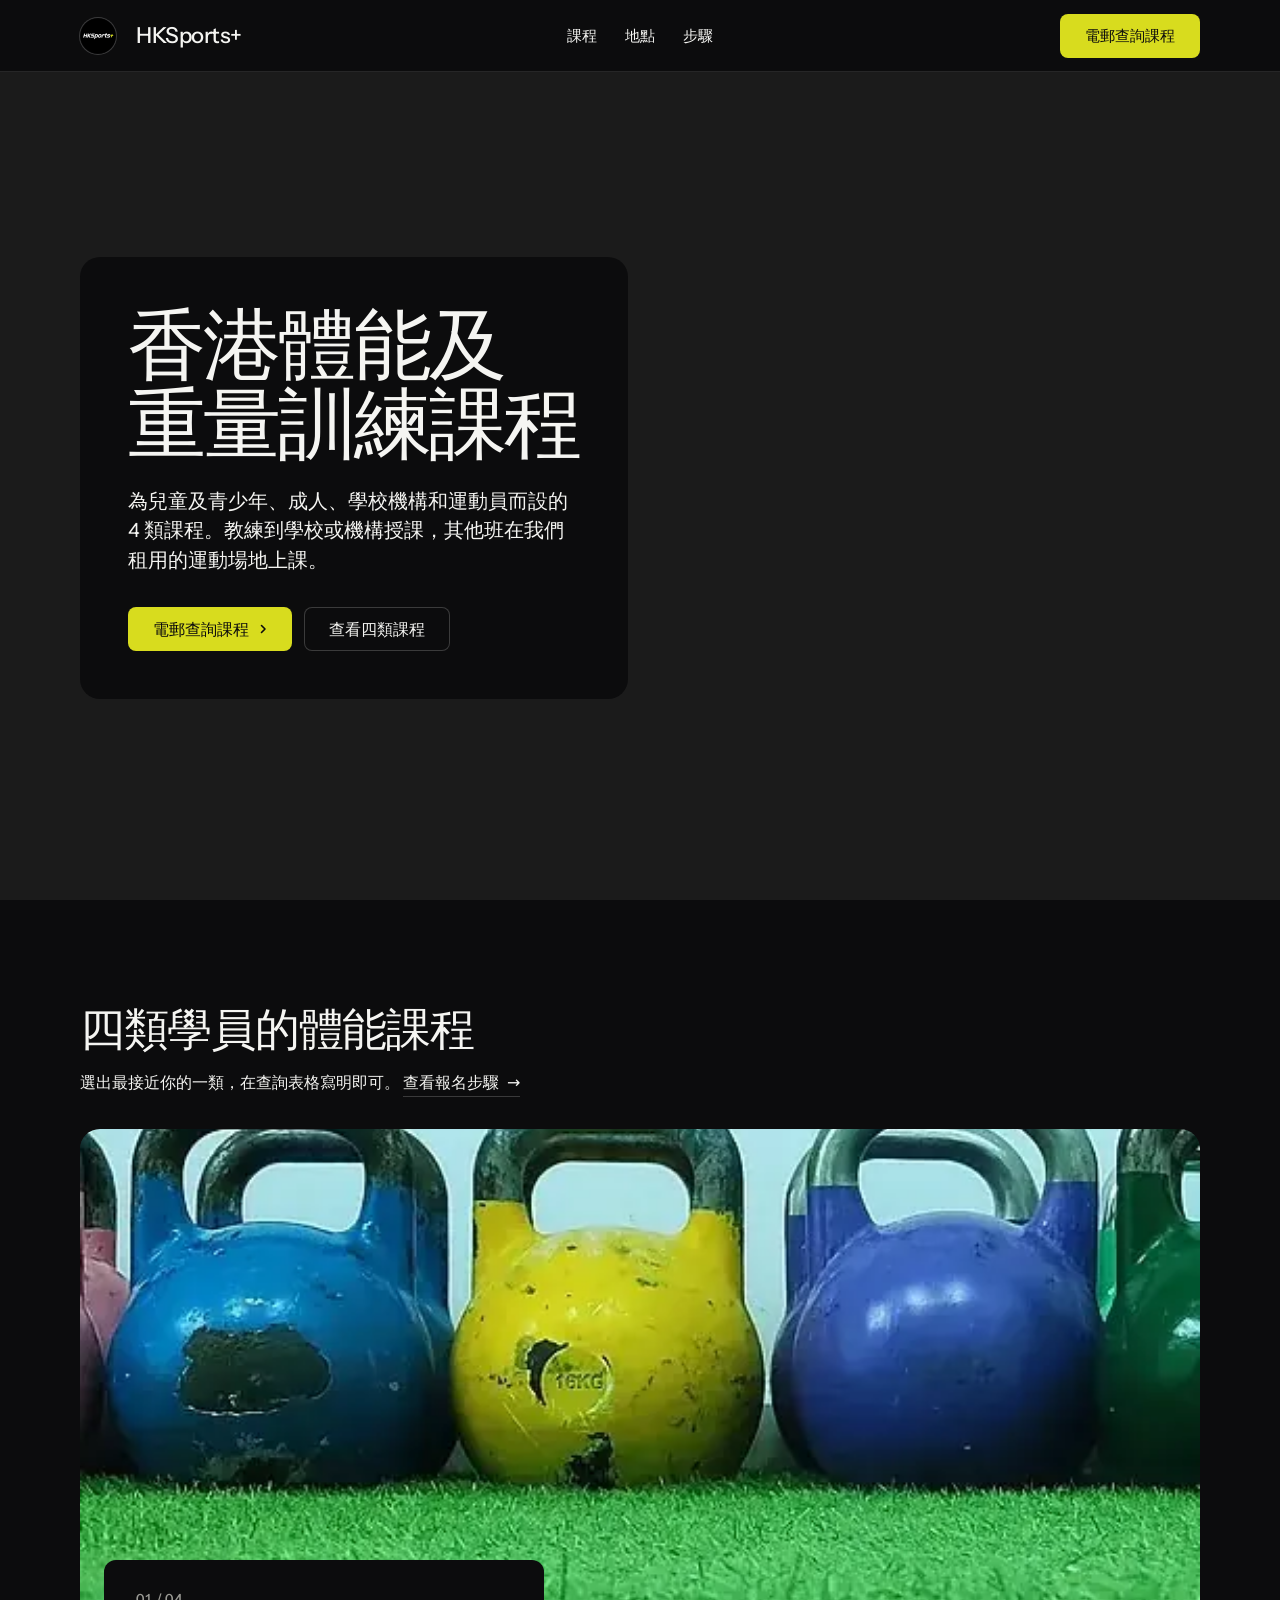
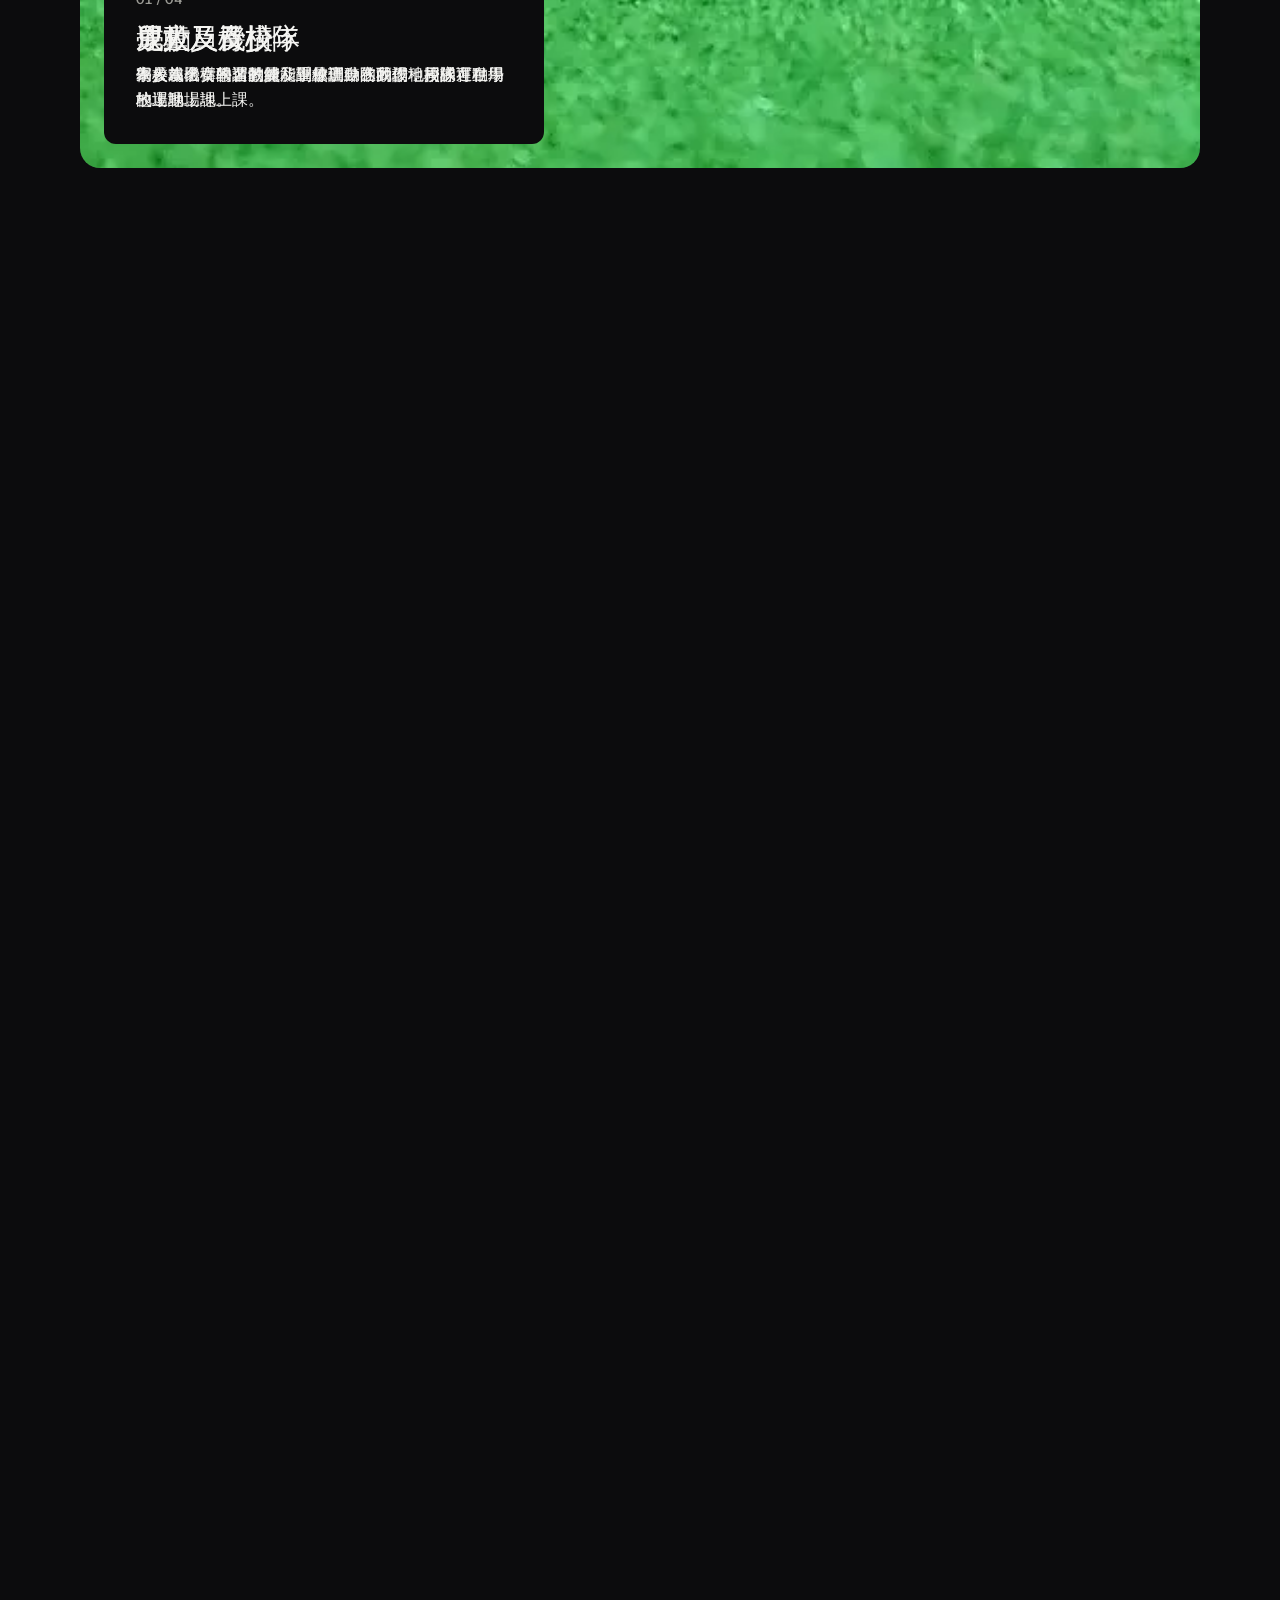
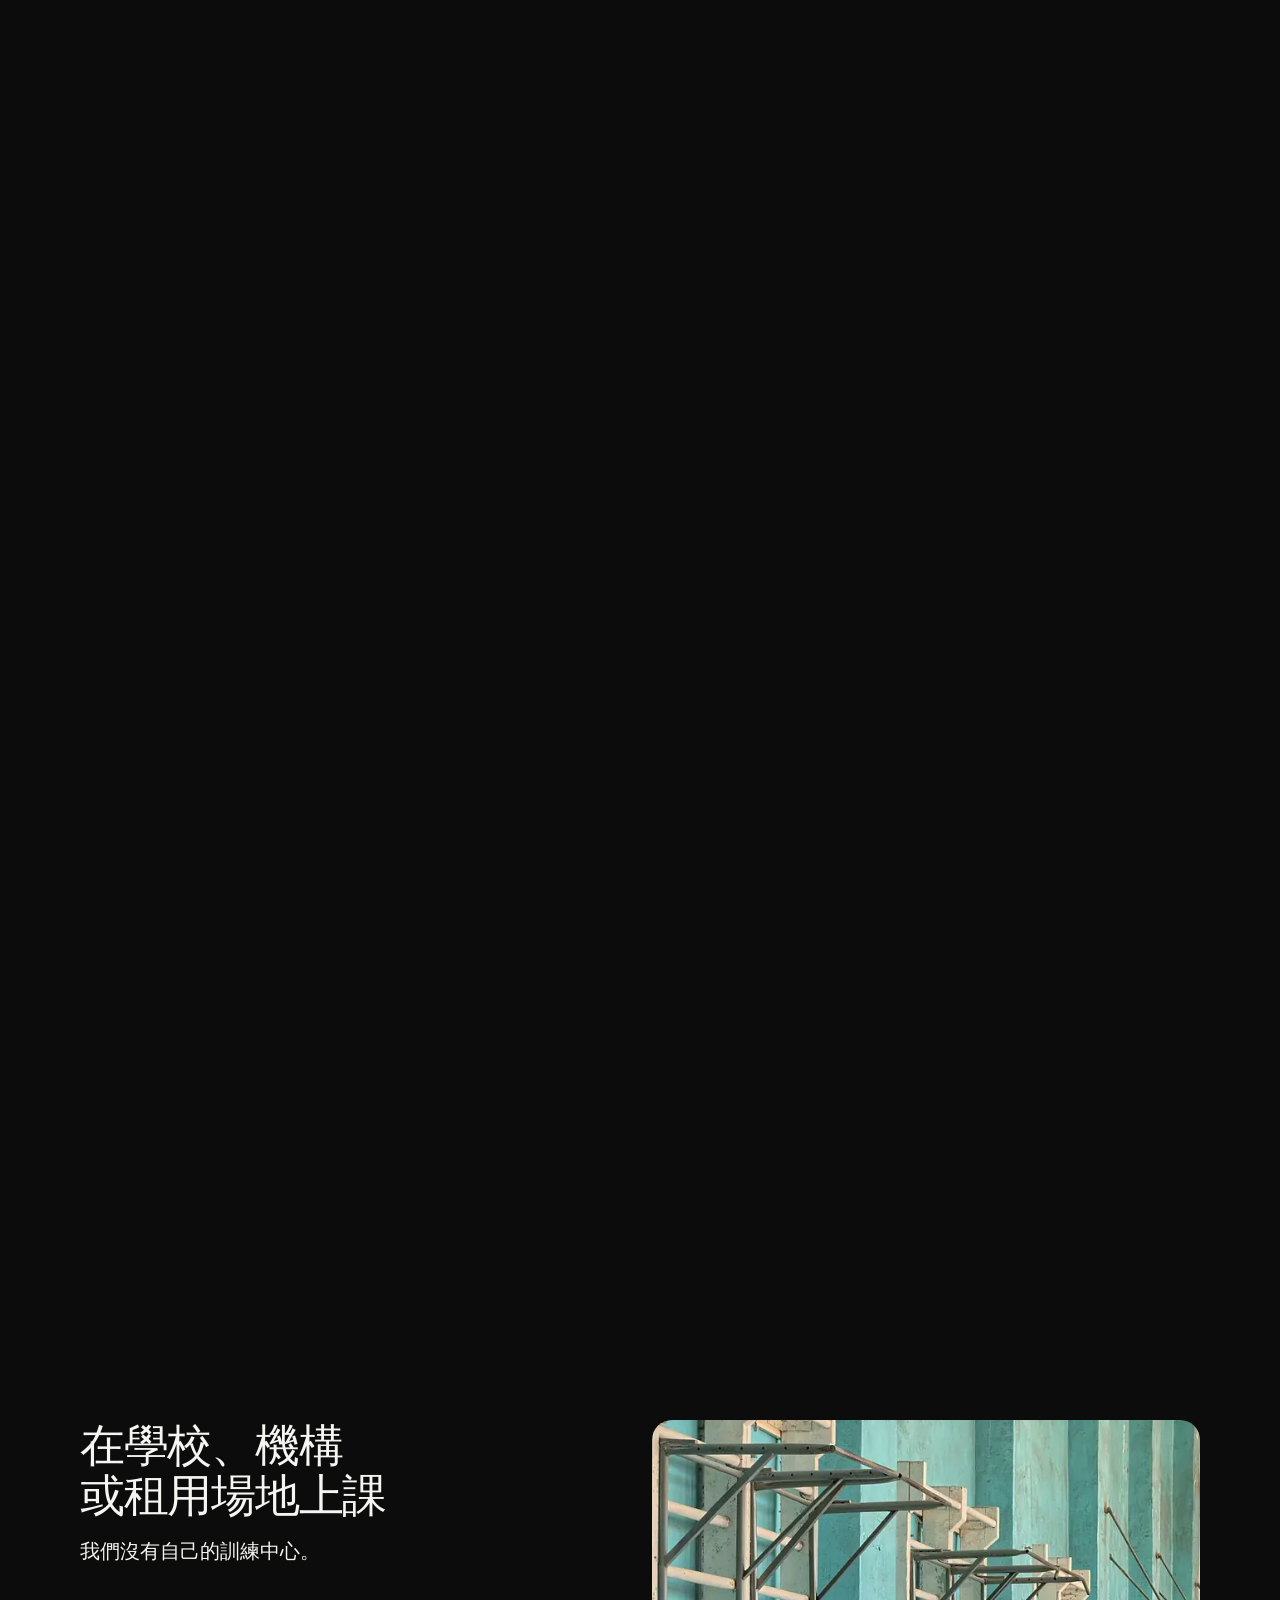
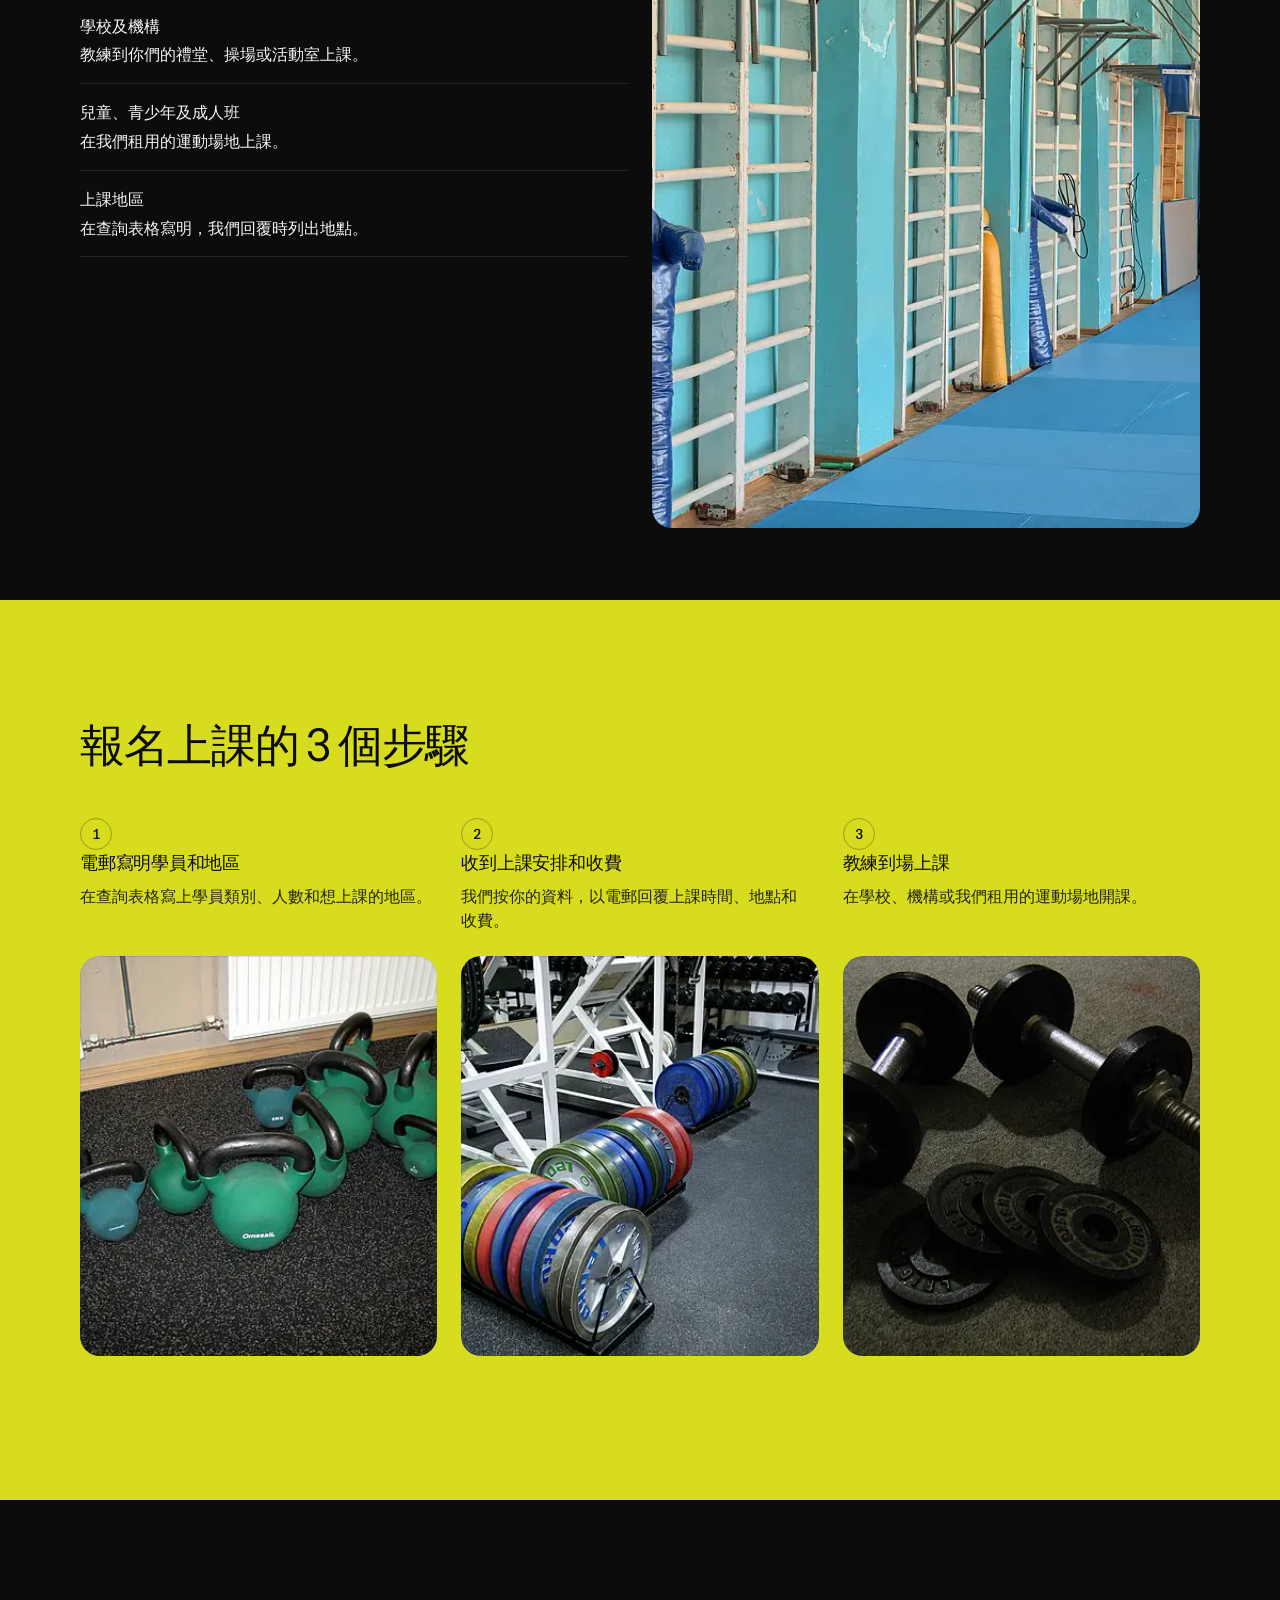
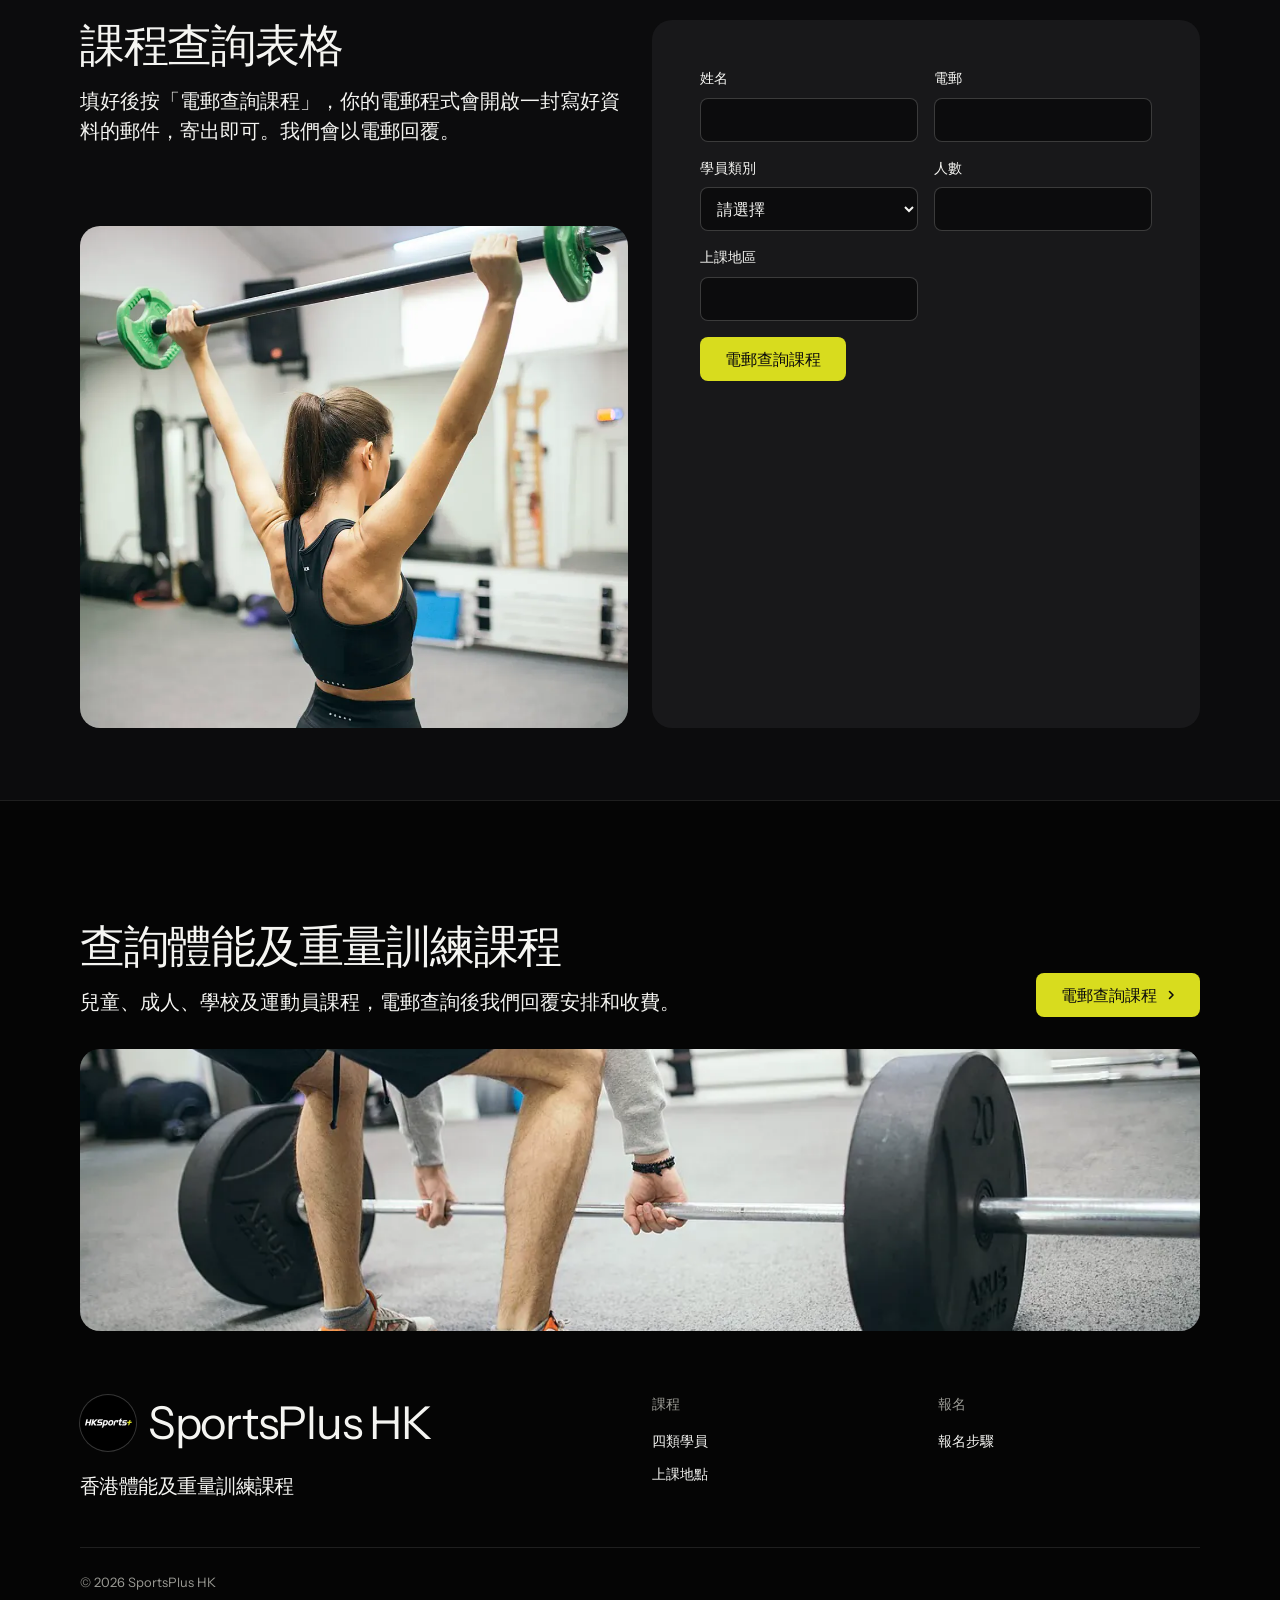
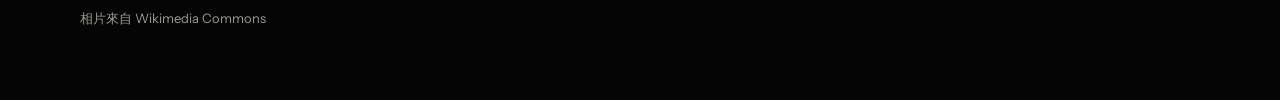
==== commit 4abefd09: "Add design-v1 site preview Site from the "網站預覽 v1" artifact. Preview branch only; main (coming soon " ====
--- a/index.html
+++ b/index.html
@@ -3,207 +3,291 @@
 <head>
 <meta charset="utf-8">
 <meta name="viewport" content="width=device-width, initial-scale=1, viewport-fit=cover">
-<meta name="color-scheme" content="dark">
-<title>SportsPlus HK：香港的體能及重量訓練班，為兒童、成人、學校及運動員而設</title>
-<meta name="description" content="SportsPlus HK（HKSports+）開辦體能及重量訓練班，對象包括兒童及青少年、成人、學校機構和運動員，到學校或租用場地上課，以電郵查詢。">
+<title>SportsPlus HK 網站預覽 v1</title>
+<meta name="description" content="HKSports+ 開辦兒童及青少年、成人、學校機構和運動員 4 類體能及重量訓練課程，教練到學校或機構授課，或在租用的運動場地上課。">
 <meta property="og:type" content="website">
-<meta property="og:title" content="SportsPlus HK：體能及重量訓練班">
-<meta property="og:description" content="兒童及青少年、成人、學校機構和運動員的體能及重量訓練班，電郵查詢。">
+<meta property="og:title" content="SportsPlus HK：香港體能及重量訓練課程">
+<meta property="og:description" content="4 類學員的體能及重量訓練課程，到校授課或在租用場地上課。電郵查詢。">
 <meta property="og:image" content="share.jpg">
 <meta name="twitter:card" content="summary_large_image">
 <link rel="icon" href="assets/favicon.png" type="image/png">
 <link rel="apple-touch-icon" href="assets/apple-touch-icon.png">
 <meta name="theme-color" content="#0c0c0d">
-<!-- canonical 待確認網域後加入：<link rel="canonical" href="https://sportsplus.com.hk/"> -->
+<meta name="color-scheme" content="dark">
+<!-- <link rel="canonical" href="https://sportsplus.com.hk/"> : turn on when the site goes live on this domain -->
 <meta name="site-kind" content="other">
 <meta name="page-type" content="service">
+<link rel="preload" href="assets/fonts/instrument-sans-latin-standard-normal.woff2" as="font" type="font/woff2" crossorigin>
+<style>
+  /* Instrument Sans (SIL Open Font License), self-hosted: the Latin letters and figures; Chinese falls to the system's Traditional Chinese face */
+  @font-face { font-family: "Instrument Sans"; font-style: normal; font-display: swap; font-weight: 400 700; font-stretch: 75% 100%;
+    src: url(assets/fonts/instrument-sans-latin-standard-normal.woff2) format("woff2");
+    unicode-range: U+0000-00FF, U+0131, U+0152-0153, U+02BB-02BC, U+02C6, U+02DA, U+02DC, U+0304, U+0308, U+0329, U+2000-206F, U+20AC, U+2122, U+2191, U+2193, U+2212, U+2215, U+FEFF, U+FFFD; }
+  @font-face { font-family: "Instrument Sans"; font-style: normal; font-display: swap; font-weight: 400 700; font-stretch: 75% 100%;
+    src: url(assets/fonts/instrument-sans-latin-ext-standard-normal.woff2) format("woff2");
+    unicode-range: U+0100-02BA, U+02BD-02C5, U+02C7-02CC, U+02CE-02D7, U+02DD-02FF, U+0304, U+0308, U+0329, U+1D00-1DBF, U+1E00-1E9F, U+1EF2-1EFF, U+2020, U+20A0-20AB, U+20AD-20C0, U+2113, U+2C60-2C7F, U+A720-A7FF; }
+</style>
 <link rel="stylesheet" href="assets/system.css">
 <link rel="stylesheet" href="assets/ui/cards.css">
 <link rel="stylesheet" href="assets/motion/motion.css">
-<link rel="stylesheet" href="assets/backgrounds/backgrounds.css">
 <link rel="stylesheet" href="assets/layout/layout.css">
-<link rel="stylesheet" href="assets/icons/icon.css">
 <style>
 :root {
-  color-scheme: dark;
-  --p-bg: #0c0c0d; --p-surface: #17171a; --p-ink: #f5f5f2; --p-muted: #9a9a94;
+  --p-bg: #0c0c0d; --p-surface: #18181a; --p-ink: #f5f5f2; --p-muted: #9a9a94;
   --p-accent: #d8dc1e; --p-accent-ink: #0c0c0d; --p-action: #d8dc1e; --p-action-ink: #0c0c0d;
   --p-inv-bg: #f5f5f2; --p-inv-surface: #e2e2df; --p-inv-ink: #0c0c0d; --p-inv-muted: #595959;
   --p-inv-accent: #0c0c0d; --p-inv-accent-ink: #f5f5f2; --p-inv-action: #0c0c0d; --p-inv-action-ink: #f5f5f2;
-  --font-display: "PingFang HK", "Noto Sans HK", "Microsoft JhengHei", system-ui, sans-serif;
-  --font-text: "PingFang HK", "Noto Sans HK", "Microsoft JhengHei", system-ui, sans-serif;
-  --display-weight: 600;
-  --display-tracking: -0.01em;
-  --display-tracking-xl: -0.015em;
-  --ly-scale: 0.98;
+  --font-display: "Instrument Sans", "PingFang HK", "PingFang TC", "Noto Sans HK", "Noto Sans CJK TC", "Microsoft JhengHei", system-ui, sans-serif;
+  --font-text: "Instrument Sans", "PingFang HK", "PingFang TC", "Noto Sans HK", "Noto Sans CJK TC", "Microsoft JhengHei", system-ui, sans-serif;
+  --display-weight: 400;
+  --display-tracking: -0.028em;
+  --display-tracking-xl: -0.036em;
+  --display-stretch: 96%;
+  --ly-scale: 1.04;
+  color-scheme: dark;
 }
-/* the logo is the client's round mark, beside the name */
-.nav__logo img, .footer .nav__logo img { width: 32px; height: 32px; border-radius: 50%; display: block; box-shadow: 0 0 0 1px #3a3a3f; }
-/* 待補: a placeholder the client fills in; it reads as a mark, not as content */
-.rows__value[data-tbd] { color: var(--accent); font-weight: 600; }
-.footer__col li { overflow-wrap: anywhere; }
-/* the team picture is tall: it fills the row beside the words */
-#team .frame { min-height: 420px; }
 </style>
-<link rel="stylesheet" href="assets/ui/base.css">
 <script>document.documentElement.classList.add('m-enter');setTimeout(()=>document.documentElement.classList.add('m-enter-done'),700)</script>
-<script src="assets/backgrounds/backgrounds.js"></script>
 <script>document.documentElement.classList.add('mo-js');setTimeout(()=>document.documentElement.classList.add('mo-safe'),2500)</script>
 <link rel="modulepreload" href="assets/moments/moments.js">
 <link rel="modulepreload" href="assets/moments/lib.js">
 <link rel="modulepreload" href="assets/moments/photo-chapters/moment.js">
 <link rel="modulepreload" href="assets/moments/picture-develops/moment.js">
+<style>
+  /* page CSS: the client's round badge beside the name; the venues photograph that develops; the enquiry
+     column's photograph; the step photographs' height */
+  .nav__logo .logo-badge, .footer__mark .logo-badge { width: 36px; height: 36px; border-radius: 50%; flex: none; margin-right: var(--s-3); box-shadow: 0 0 0 1px var(--line-strong); }
+  /* the four chapters' photographs: a portrait crop for the tablet and the phone, where the moment's stage stands upright */
+  [data-moment="photo-chapters"] .mo-ph__pic > picture { display: contents; }
+  [data-moment="photo-chapters"] .mo-ph__pic > picture > img { display: block; width: 100%; aspect-ratio: 4 / 3; object-fit: cover; }
+  [data-moment="photo-chapters"].is-live .mo-ph__stage > .mo-ph__pic > picture > img { height: 100%; aspect-ratio: auto; max-height: none;
+    transform: scale(var(--mo-z, 1)); transform-origin: 50% 100%; will-change: transform; }
+  @media (min-width: 640px) { [data-moment="photo-chapters"]:not(.is-live) .mo-ph__pic > picture > img { aspect-ratio: 4 / 5; max-height: 44svh; } }
+  @media (max-width: 639px) { [data-moment="photo-chapters"]:not(.is-live) .mo-ph__pic > picture > img { aspect-ratio: 16 / 10; } }
+  /* the hero's box at 1024 to 1279: eight columns, so each phrase of the h1 holds one line */
+  @media (min-width: 1024px) and (max-width: 1279px) { .hero--photo .hero__text { width: calc(66.667% - var(--gutter) / 3); } }
+  /* Chinese headings break between phrases, never inside one */
+  .nw { display: inline-block; }
+  .footer__mark .logo-badge { width: 56px; height: 56px; }
+  .develop { margin: 0; border-radius: var(--r-lg); overflow: hidden; height: calc(100svh - var(--padt) - var(--padb) - var(--bar)); max-height: 708px; }
+  .develop > img { display: block; width: 100%; height: 100%; object-fit: cover; object-position: 28% 50%; }
+  @media (max-width: 1023px) { .develop { height: auto; aspect-ratio: 16 / 9; margin-top: var(--s-7); } }
+  @media (max-width: 639px) { .develop { aspect-ratio: 2 / 1; } }
+  /* the steps: three across from 640, their photographs filling the band to its foot */
+  #steps .panel { --p-h: clamp(220px, calc(100svh - 500px), 440px); }
+  @media (min-width: 1024px) and (max-width: 1279px) { #steps .grid > .span-4 { grid-column: span 4; } }
+  @media (min-width: 640px) and (max-width: 1023px) {
+    #steps .panel { --p-h: calc((100svh - 690px) / 3); }
+    /* the hero's photograph takes what its words leave of the tablet's first screen */
+    .hero--photo { --photo: calc(100svh - var(--nav) - var(--hgap) - 420px); }
+    /* the venues photograph takes what the words leave of the tablet's screen */
+    #venues .wrap { height: 100%; display: flex; flex-direction: column; }
+    #venues .develop { flex: 1 1 0; height: auto; aspect-ratio: auto; min-height: 280px; }
+  }
+  @media (max-width: 639px) { #steps .panel { --p-h: max(200px, calc((200lvh - 780px) / 3)); } }
+  #enquire .grid { align-items: stretch; }
+  .enquiry__side { display: flex; flex-direction: column; gap: var(--s-6); }
+  .enquiry__photo { flex: 1 1 0; min-height: 240px; }
+  .enquiry__form { background: var(--surface); padding: var(--s-7); border-radius: var(--r-lg); }
+  @media (min-width: 1024px) { #enquire .wrap { height: 100%; display: flex; flex-direction: column; } #enquire .wrap > .grid { flex: 1 1 auto; } }
+  @media (max-width: 1023px) { .enquiry__photo { flex: none; height: 200px; } .enquiry__form { background: none; padding: 0; border-radius: 0; } }
+  @media (max-width: 1023px) {
+    #enquire .wrap { height: 100%; display: flex; flex-direction: column; }
+    #enquire .wrap > .grid { flex: 1 1 auto; display: flex; flex-direction: column; }
+    .enquiry__side { flex: 1 1 auto; }
+    .enquiry__photo { flex: 1 1 0; height: auto; min-height: 200px; }
+  }
+  @media (max-width: 639px) { .enquiry__photo { min-height: 280px; } }
+</style>
 </head>
 <body>
-<!-- type: service (dark by the client's brief, waived)
-     moments: photo-chapters (#audiences), picture-develops (#enquiry)
-     Hero: photo. Photographs are AI-generated stand-ins until the client supplies real ones. -->
-
-<header class="nav nav--split">
+<!-- type: service (strength and conditioning classes for four groups of learners; no centre of its own: classes at schools,
+     organisations and rented sports venues)
+     deal: hero photo (box on the calm left), nav nav-centre, close close-photo, footer footer-dark (footer-visit re-dealt:
+           no door to visit), rhythm dark-band (on this dark page the one contrasting ground is the brand band: #steps on
+           the logo's lime, .ground-brand), buttons solid (tonal re-dealt: its secondary stood 1.12:1 off the dark ground), mark arc replaced by the client's own badge (logo.png)
+     palette: the client's own colours from the Coming soon page (start.mjs brand): #0c0c0d ground, #f5f5f2 ink, #d8dc1e lime;
+              a dark page on the client's request
+     type: instrument (Instrument Sans) with the system's Traditional Chinese faces
+     moments: photo-chapters in #classes (one photograph per group of learners), picture-develops in #venues -->
+
+<header class="nav nav--centre">
   <div class="wrap nav__bar">
-    <a class="skip-link" href="#top">跳到主要內容</a>
-    <a class="nav__logo" href="#top"><img src="assets/logo.png" width="32" height="32" alt="HKSports+">SportsPlus HK</a>
+    <a class="skip-link" href="#top">跳到內容</a>
+    <a class="nav__logo" href="#top"><img class="logo-badge" src="assets/logo-72.png" alt="" width="36" height="36">HKSports+</a>
     <nav class="nav__links" aria-label="主選單">
-      <div class="nav__item"><a class="nav__link" href="#audiences">服務對象</a></div>
-      <div class="nav__item"><a class="nav__link" href="#team">教練及合作</a></div>
-      <div class="nav__item"><a class="nav__link" href="#enquiry">查詢</a></div>
+      <div class="nav__item"><a class="nav__link" href="#classes">課程</a></div>
+      <div class="nav__item"><a class="nav__link" href="#venues">地點</a></div>
+      <div class="nav__item"><a class="nav__link" href="#steps">步驟</a></div>
     </nav>
     <div class="nav__actions">
-      <a class="btn btn--primary" href="#enquiry">電郵查詢</a>
-    </div>
-    <button class="nav__toggle" type="button" aria-expanded="false" aria-label="選單"><svg width="18" height="18" viewBox="0 0 18 18" aria-hidden="true"><path d="M2 5h14M2 13h14" stroke="currentColor" stroke-width="1.6" stroke-linecap="round"/></svg></button>
+      <a class="btn btn--primary" href="#enquire">電郵查詢課程</a>
+    </div>
+    <button class="nav__toggle" type="button" aria-expanded="false" aria-label="選單">
+      <svg width="18" height="18" viewBox="0 0 18 18" aria-hidden="true"><path d="M2 5h14M2 13h14" stroke="currentColor" stroke-width="1.6" stroke-linecap="round"/></svg>
+    </button>
   </div>
 </header>
 
 <main id="top">
-  <section class="hero hero--photo" data-enter data-box="none" data-tone="dark" data-calm="left" aria-labelledby="hero-h">
-    <img class="hero__bg" src="assets/img/hero.webp" width="1344" height="768" alt="昏暗的訓練場地，一個槓鈴片放在木台上，旁邊是深色的力量架" style="--ly-pos: 70% 50%; --ly-pos-phone: 72% 50%" fetchpriority="high">
+  <section class="hero hero--photo" data-enter data-calm="left" aria-labelledby="hero-h">
+    <picture class="hero__bg"><source media="(max-width: 639px)" srcset="assets/img/photo-f26447681-780x975.webp 780w" sizes="100vw"><img src="assets/img/photo-f26447681.webp" srcset="assets/img/photo-f26447681-500.webp 500w, assets/img/photo-f26447681-960.webp 960w, assets/img/photo-f26447681-1280.webp 1280w, assets/img/photo-f26447681.webp 1920w" sizes="100vw" width="1920" height="1280" alt="學員雙手握住槓鈴，準備做硬拉" style="--ly-pos: 62% 50%; --ly-pos-phone: 55% 50%" fetchpriority="high" decoding="async" data-source="stand-in" data-subject="硬拉握槓"></picture>
     <div class="wrap"><div class="hero-text">
       <div class="hero__text">
-        <h1 id="hero-h">香港的體能及重量訓練班</h1>
-        <p class="hero__lead">為 4 類學員開辦，到學校或租用場地上課。</p>
-        <div class="btn-row"><a class="btn btn--primary" href="#enquiry">電郵查詢</a><a class="btn btn--secondary" href="#audiences">看服務對象</a></div>
-      </div>
-      <dl class="hero__facts">
-        <div><dt>課程</dt><dd>體能及重量訓練</dd></div>
-        <div><dt>對象</dt><dd>4 類學員</dd></div>
-        <div><dt>地點</dt><dd>學校或租用場地</dd></div>
-      </dl>
+        <h1 id="hero-h"><span class="nw">香港體能及</span><span class="nw">重量訓練課程</span></h1>
+        <p class="hero__lead">為兒童及青少年、成人、學校機構和運動員而設的 4 類課程。教練到學校或機構授課，其他班在我們租用的運動場地上課。</p>
+        <div class="btn-row"><a class="btn btn--primary" href="#enquire">電郵查詢課程<svg class="m-arrow" viewBox="0 0 12 12" aria-hidden="true"><path class="m-arrow__stem" d="M1 6h8"/><path class="m-arrow__head" d="M4.5 2.5 8 6l-3.5 3.5"/></svg></a><a class="btn btn--secondary" href="#classes">查看四類課程</a></div>
+      </div>
     </div></div>
   </section>
 
-  <section class="section" id="audiences" data-moment="photo-chapters" aria-labelledby="audiences-h">
+  <section class="section" id="classes" data-moment="photo-chapters" aria-labelledby="classes-h">
     <div class="wrap mo-ph">
-      <div class="mo-ph__head">
-        <h2 id="audiences-h">四類學員</h2>
-        <p>不同年齡和目標，都從同一套基本動作學起。</p>
-      </div>
+      <div class="mo-ph__head"><h2 id="classes-h">四類學員的體能課程</h2><p>選出最接近你的一類，在查詢表格寫明即可。 <a class="link" href="#steps">查看報名步驟</a></p></div>
       <ol class="mo-ph__list">
         <li class="mo-ph__ch">
-          <figure class="mo-ph__pic"><img src="assets/img/kids.webp" width="1344" height="768" alt="學校禮堂的地面鋪着訓練墊，旁邊放着橙色的錐筒" loading="lazy"></figure>
+          <figure class="mo-ph__pic"><picture><source media="(max-width: 639px)" srcset="assets/img/photo-f103936836-phone.webp 536w" sizes="100vw" width="536" height="864"><source media="(max-width: 1023px)" srcset="assets/img/photo-f103936836-tab.webp 673w" sizes="100vw" width="673" height="864"><img src="assets/img/photo-f103936836.webp" srcset="assets/img/photo-f103936836-500.webp 500w, assets/img/photo-f103936836-960.webp 960w, assets/img/photo-f103936836.webp 1280w, assets/img/photo-f103936836-1920.webp 1920w" sizes="1280px" width="1280" height="577" alt="一排不同顏色和重量的壺鈴放在人造草上" style="object-position: 40% 60%" loading="lazy" decoding="async" data-source="stand-in" data-subject="壺鈴"></picture></figure>
           <h3>兒童及青少年</h3>
-          <p>由蹲、推、拉、跳和落地等基本動作學起。</p>
-        </li>
-        <li class="mo-ph__ch">
-          <figure class="mo-ph__pic"><img src="assets/img/adult.webp" width="1344" height="768" alt="一雙沾了鎂粉的手握着槓鈴" loading="lazy"></figure>
+          <p>家長為子女報名的體能訓練班，在我們租用的運動場地上課。</p>
+        </li>
+        <li class="mo-ph__ch">
+          <figure class="mo-ph__pic"><picture><source media="(max-width: 639px)" srcset="assets/img/photo-f61744556-phone.webp 720w" sizes="100vw" width="720" height="1160"><source media="(max-width: 1023px)" srcset="assets/img/photo-f61744556-tab.webp 998w" sizes="100vw" width="998" height="1281"><img src="assets/img/photo-f61744556.webp" srcset="assets/img/photo-f61744556-500.webp 500w, assets/img/photo-f61744556-960.webp 960w, assets/img/photo-f61744556.webp 1280w, assets/img/photo-f61744556-1920.webp 1920w" sizes="1280px" width="1280" height="853" alt="成人學員在健身室甩動兩條粗繩" loading="lazy" decoding="async" data-source="stand-in" data-subject="戰繩訓練"></picture></figure>
           <h3>成人</h3>
-          <p>學好槓鈴和啞鈴的基本動作，再按進度加重。</p>
-        </li>
-        <li class="mo-ph__ch">
-          <figure class="mo-ph__pic"><img src="assets/img/school.webp" width="1344" height="768" alt="空曠的課室地面上，一排啞鈴和彈力帶，旁邊是摺椅" loading="lazy"></figure>
+          <p>個人報名，學習體能及重量訓練的動作，同樣在租用的運動場地上課。</p>
+        </li>
+        <li class="mo-ph__ch">
+          <figure class="mo-ph__pic"><picture><source media="(max-width: 639px)" srcset="assets/img/photo-f119870946-phone.webp 572w" sizes="100vw" width="572" height="922"><source media="(max-width: 1023px)" srcset="assets/img/photo-f119870946-tab.webp 718w" sizes="100vw" width="718" height="922"><img src="assets/img/photo-f119870946.webp" srcset="assets/img/photo-f119870946-500.webp 500w, assets/img/photo-f119870946-960.webp 960w, assets/img/photo-f119870946.webp 1280w, assets/img/photo-f119870946-1920.webp 1920w" sizes="1280px" width="1280" height="614" alt="學校室內運動場，木地板上畫有球場線" loading="lazy" decoding="async" data-source="stand-in" data-subject="學校室內運動場"></picture></figure>
           <h3>學校及機構</h3>
-          <p>到校或到機構上課，把體能及重量訓練帶給學生或同事。</p>
-        </li>
-        <li class="mo-ph__ch">
-          <figure class="mo-ph__pic"><img src="assets/img/athletes.webp" width="1344" height="768" alt="運動員在明亮的窗前奔跑的剪影" loading="lazy"></figure>
+          <p>學校或機構聘請教練，到你們自己的場地授課。</p>
+        </li>
+        <li class="mo-ph__ch">
+          <figure class="mo-ph__pic"><picture><source media="(max-width: 639px)" srcset="assets/img/photo-f5786144-phone.webp 596w" sizes="100vw" width="596" height="960"><source media="(max-width: 1023px)" srcset="assets/img/photo-f5786144-tab.webp 748w" sizes="100vw" width="748" height="960"><img src="assets/img/photo-f5786144.webp" srcset="assets/img/photo-f5786144-500.webp 500w, assets/img/photo-f5786144-960.webp 960w, assets/img/photo-f5786144.webp 1280w" sizes="1280px" width="1280" height="962" alt="學校運動場跑道的起點，地上印有線道號碼" loading="lazy" decoding="async" data-source="stand-in" data-subject="跑道"></picture></figure>
           <h3>運動員及校隊</h3>
-          <p>為運動員和校隊加強力量、速度和爆發力。</p>
+          <p>為參加比賽的運動員和學校運動隊而設，校隊可在學校場地上課。</p>
         </li>
       </ol>
     </div>
   </section>
 
-  <section class="section" id="team" aria-labelledby="team-h">
-    <div class="wrap grid grid--top fill">
+  <section class="section" id="venues" aria-labelledby="venues-h">
+    <div class="wrap grid grid--top">
       <div class="span-6">
         <div class="section-head">
-          <h2 id="team-h">教練及合作單位 <span class="muted">資料整理中，確認後在此公布。</span></h2>
+          <h2 id="venues-h">在學校、機構或租用場地上課</h2>
+          <p>我們沒有自己的訓練中心。</p>
         </div>
         <ul class="rows">
-          <li><span class="rows__name">教練</span><p>姓名、資歷和專長。</p><span class="rows__value" data-tbd>待補</span></li>
-          <li><span class="rows__name">合作學校及機構</span><p>曾經或正在合作的單位。</p><span class="rows__value" data-tbd>待補</span></li>
-          <li><span class="rows__name">課程及收費</span><p>課程內容、堂數和收費。</p><span class="rows__value" data-tbd>待補</span></li>
-          <li><span class="rows__name">上課地區</span><p>到學校或租用場地上課，地區未定。</p><span class="rows__value" data-tbd>待補</span></li>
+          <li><span class="rows__name">學校及機構</span><p>教練到你們的禮堂、操場或活動室上課。</p></li>
+          <li><span class="rows__name">兒童、青少年及成人班</span><p>在我們租用的運動場地上課。</p></li>
+          <li><span class="rows__name">上課地區</span><p>在查詢表格寫明，我們回覆時列出地點。</p></li>
         </ul>
       </div>
-      <div class="frame frame--photo frame--fill span-6 start-7">
-        <img class="frame__img" src="assets/img/team.webp" width="768" height="960" alt="疊成一座塔的木製跳箱，立在深色的訓練場地中央" loading="lazy" style="object-position: 50% 60%">
-      </div>
-    </div>
-  </section>
-
-  <section class="section" id="enquiry" aria-labelledby="enquiry-h">
-    <div class="wrap grid grid--top fill">
-      <div class="span-6">
-        <div class="section-head">
-          <h2 id="enquiry-h">電郵查詢 <span class="muted">說明對象和人數，我們以電郵回覆。</span></h2>
-        </div>
-        <form class="form" action="mailto:info@sportsplus.com.hk" method="post" enctype="text/plain" data-endpoint="" novalidate>
-          <div class="field"><label for="f-name">姓名</label>
-            <input id="f-name" name="name" type="text" autocomplete="name" required aria-describedby="f-name-err">
-            <p class="field__error" id="f-name-err" hidden>請填寫姓名。</p></div>
-          <div class="field"><label for="f-email">電郵</label>
-            <input id="f-email" name="email" type="email" autocomplete="email" inputmode="email" required aria-describedby="f-email-err">
-            <p class="field__error" id="f-email-err" hidden>請填寫電郵地址，例如 name@example.com。</p></div>
-          <div class="field"><label for="f-who">學員</label>
-            <select id="f-who" name="who" required aria-describedby="f-who-err">
-              <option value="">請選擇</option>
-              <option>兒童及青少年</option>
-              <option>成人</option>
-              <option>學校或機構</option>
-              <option>運動員或校隊</option>
-            </select>
-            <p class="field__error" id="f-who-err" hidden>請選擇學員類別。</p></div>
-          <div class="field"><label for="f-msg">查詢內容</label>
-            <textarea id="f-msg" name="message" rows="4" required aria-describedby="f-msg-err"></textarea>
-            <p class="field__error" id="f-msg-err" hidden>請簡單寫下你想查詢的內容。</p></div>
-          <div class="btn-row"><button class="btn btn--primary" type="submit">電郵查詢</button></div>
-          <p class="form__status" role="status" data-form-status></p>
-          <p class="t-small muted">按下後會開啟你的電郵程式，收件人是 info@sportsplus.com.hk。</p>
-        </form>
-      </div>
-      <figure class="develop span-6 start-7" data-moment="picture-develops">
-        <img src="assets/img/enquiry.webp" width="1024" height="768" alt="黑色長凳上的碼錶和一塊鎂粉，後面是一排啞鈴" loading="lazy">
-      </figure>
+      <figure class="develop span-6 start-7" data-moment="picture-develops"><img src="assets/img/photo-f133494846.webp" srcset="assets/img/photo-f133494846-500.webp 500w, assets/img/photo-f133494846-960.webp 960w, assets/img/photo-f133494846.webp 1280w, assets/img/photo-f133494846-1920.webp 1920w" sizes="(max-width: 1023px) 100vw, 1100px" width="1280" height="853" alt="室內運動室，牆邊一排肋木，地上鋪滿軟墊" loading="lazy" decoding="async" data-source="stand-in" data-subject="學校運動室"></figure>
+    </div>
+  </section>
+
+  <section class="section ground-brand" id="steps" style="--hm: 2" aria-labelledby="steps-h">
+    <div class="wrap">
+      <div class="section-head">
+        <h2 id="steps-h">報名上課的 3 個步驟</h2>
+      </div>
+      <div class="grid">
+        <article class="card card--row card--open span-4">
+          <span class="step-num">1</span>
+          <h3>電郵寫明學員和地區</h3>
+          <p>在查詢表格寫上學員類別、人數和想上課的地區。</p>
+          <div class="panel"><img class="frame__img" src="assets/img/photo-f37794342-960.webp" srcset="assets/img/photo-f37794342-500.webp 500w, assets/img/photo-f37794342-960.webp 960w" sizes="(max-width: 639px) 100vw, (max-width: 1023px) 75vw, 410px" width="960" height="722" alt="健身室黑色地墊上的一組綠色壺鈴" loading="lazy" decoding="async" data-source="stand-in" data-subject="壺鈴"></div>
+        </article>
+        <article class="card card--row card--open span-4">
+          <span class="step-num">2</span>
+          <h3>收到上課安排和收費</h3>
+          <p>我們按你的資料，以電郵回覆上課時間、地點和收費。</p>
+          <div class="panel"><img class="frame__img" src="assets/img/photo-f65498798-960.webp" srcset="assets/img/photo-f65498798-500.webp 500w, assets/img/photo-f65498798-960.webp 960w" sizes="(max-width: 639px) 100vw, (max-width: 1023px) 75vw, 410px" width="960" height="722" alt="健身室架上分類擺放的彩色槓片" loading="lazy" decoding="async" data-source="stand-in" data-subject="槓片"></div>
+        </article>
+        <article class="card card--row card--open span-4">
+          <span class="step-num">3</span>
+          <h3>教練到場上課</h3>
+          <p>在學校、機構或我們租用的運動場地開課。</p>
+          <div class="panel"><img class="frame__img" src="assets/img/photo-f162726147.webp" srcset="assets/img/photo-f162726147-500.webp 500w, assets/img/photo-f162726147-960.webp 960w, assets/img/photo-f162726147.webp 1280w" sizes="(max-width: 639px) 100vw, (max-width: 1023px) 75vw, 410px" width="1280" height="962" alt="地上一對啞鈴和幾塊鐵槓片" loading="lazy" decoding="async" data-source="stand-in" data-subject="啞鈴"></div>
+        </article>
+      </div>
+    </div>
+  </section>
+
+  <section class="section" id="enquire" style="--hm: 2" aria-labelledby="enquire-h">
+    <div class="wrap">
+      <div class="grid grid--top">
+        <div class="span-6 enquiry__side">
+          <div class="section-head">
+            <h2 id="enquire-h">課程查詢表格</h2>
+            <p>填好後按「電郵查詢課程」，你的電郵程式會開啟一封寫好資料的郵件，寄出即可。我們會以電郵回覆。</p>
+          </div>
+          <div class="frame frame--photo enquiry__photo">
+            <img class="frame__img" src="assets/img/photo-f141589693.webp" srcset="assets/img/photo-f141589693-500.webp 500w, assets/img/photo-f141589693-960.webp 960w, assets/img/photo-f141589693.webp 1280w" sizes="(max-width: 639px) 100vw, (max-width: 1023px) 100vw, 640px" width="1280" height="1910" alt="學員在健身室把槓鈴舉過頭頂，從背後看" loading="lazy" decoding="async" style="object-position: 50% 28%" data-source="stand-in" data-subject="肩上推舉">
+          </div>
+        </div>
+        <div class="span-6 start-7 enquiry__form">
+          <form class="form" action="mailto:hello@sportsplus.example" method="post" enctype="text/plain" data-endpoint="" data-sent="你的課程查詢已寄出，我們會以電郵回覆。" novalidate>
+            <div class="field"><label for="f-name">姓名</label>
+              <input id="f-name" name="name" type="text" autocomplete="name" required aria-describedby="f-name-err">
+              <p class="field__error" id="f-name-err" hidden>請寫上聯絡人的姓名。</p></div>
+            <div class="field"><label for="f-email">電郵</label>
+              <input id="f-email" name="email" type="email" autocomplete="email" inputmode="email" required aria-describedby="f-email-err">
+              <p class="field__error" id="f-email-err" hidden>請寫上有 @ 的電郵地址，例如 name@example.com。</p></div>
+            <div class="field"><label for="f-group">學員類別</label>
+              <select id="f-group" name="group" required aria-describedby="f-group-err">
+                <option value="">請選擇</option>
+                <option>兒童及青少年</option>
+                <option>成人</option>
+                <option>學校及機構</option>
+                <option>運動員及校隊</option>
+              </select>
+              <p class="field__error" id="f-group-err" hidden>請選擇學員類別。</p></div>
+            <div class="field"><label for="f-count">人數</label>
+              <input id="f-count" name="count" type="text" inputmode="numeric" autocomplete="off" required aria-describedby="f-count-err">
+              <p class="field__error" id="f-count-err" hidden>請用數字寫上學員人數。</p></div>
+            <div class="field"><label for="f-area">上課地區</label>
+              <input id="f-area" name="area" type="text" autocomplete="off" required aria-describedby="f-area-err">
+              <p class="field__error" id="f-area-err" hidden>請寫上想上課的地區，例如沙田。</p></div>
+            <div class="btn-row"><button class="btn btn--primary" type="submit">電郵查詢課程</button></div>
+            <p class="form__status" role="status" data-form-status></p>
+          </form>
+        </div>
+      </div>
     </div>
   </section>
 </main>
 
-<footer class="footer closing" id="contact" aria-labelledby="close-h">
+<footer class="footer closing footer--dark ground-inverse" id="contact" aria-labelledby="close-h">
   <div class="wrap">
     <div class="closing__cta close--photo">
       <div class="section-head--split">
-        <div><h2 id="close-h">電郵查詢</h2><p class="t-lead">寄到 info@sportsplus.com.hk，說明學員類別和人數。</p></div>
-        <a class="btn btn--primary" href="mailto:info@sportsplus.com.hk">電郵查詢<svg class="m-arrow" viewBox="0 0 12 12" aria-hidden="true"><path class="m-arrow__stem" d="M1 6h8"/><path class="m-arrow__head" d="M4.5 2.5 8 6l-3.5 3.5"/></svg></a>
-      </div>
-      <div class="close__media"><img src="assets/img/close.webp" width="1344" height="768" alt="深色訓練室裏，兩排啞鈴整齊地放在架上" loading="lazy"></div>
+        <div><h2 id="close-h">查詢體能及重量訓練課程</h2><p class="t-lead">兒童、成人、學校及運動員課程，電郵查詢後我們回覆安排和收費。</p></div>
+        <a class="btn btn--primary" href="#enquire">電郵查詢課程<svg class="m-arrow" viewBox="0 0 12 12" aria-hidden="true"><path class="m-arrow__stem" d="M1 6h8"/><path class="m-arrow__head" d="M4.5 2.5 8 6l-3.5 3.5"/></svg></a>
+      </div>
+      <div class="close__media"><img src="assets/img/photo-f116285194.webp" srcset="assets/img/photo-f116285194-500.webp 500w, assets/img/photo-f116285194-960.webp 960w, assets/img/photo-f116285194.webp 1280w" sizes="(max-width: 639px) 170vw, 1280px" width="1280" height="853" alt="學員在健身室做硬拉，槓鈴剛離地" loading="lazy" decoding="async" style="--pos: 50% 55%" data-source="stand-in" data-subject="硬拉"></div>
     </div>
     <div class="closing__links">
       <div class="grid">
         <div class="span-6 stack-4">
-          <a class="nav__logo" href="#top"><img src="assets/logo.png" width="32" height="32" alt="HKSports+">SportsPlus HK</a>
-          <p class="footer__lede">香港的體能及重量訓練班，為兒童及青少年、成人、學校機構和運動員而設。</p>
-        </div>
-        <div class="span-3 start-7 footer__col"><h3>頁面</h3><ul><li><a href="#audiences">服務對象</a></li><li><a href="#team">教練及合作</a></li><li><a href="#enquiry">查詢</a></li></ul></div>
-        <div class="span-3 footer__col"><h3>聯絡</h3><ul><li><a href="mailto:info@sportsplus.com.hk">info@sportsplus.com.hk</a></li></ul></div>
+          <a class="footer__mark" href="#top"><img class="logo-badge" src="assets/logo-112.png" alt="" width="56" height="56" loading="lazy" decoding="async">SportsPlus HK</a>
+          <p class="footer__lede">香港體能及重量訓練課程</p>
+        </div>
+        <div class="span-3 start-7 footer__col"><h3>課程</h3><ul><li><a href="#classes">四類學員</a></li><li><a href="#venues">上課地點</a></li></ul></div>
+        <div class="span-3 footer__col"><h3>報名</h3><ul><li><a href="#steps">報名步驟</a></li></ul></div>
       </div>
       <div class="footer__legal">
-        <span>&copy; 2026 SportsPlus HK（HKSports+）</span>
-        <span class="credits">相片為 AI 生成的示意圖，之後換成實拍。</span>
+        <span>&copy; 2026 SportsPlus HK</span>
+        <div class="socials"></div>
+        <a class="credits" href="credits.html">相片來自 Wikimedia Commons</a>
       </div>
     </div>
   </div>
 </footer>
+
+<nav class="actionbar" aria-label="快捷操作">
+  <a class="btn btn--primary" href="#enquire">電郵查詢課程</a>
+</nav>
 
 <script type="module" src="assets/system.js"></script>
 <script type="module" src="assets/motion/motion.js"></script>
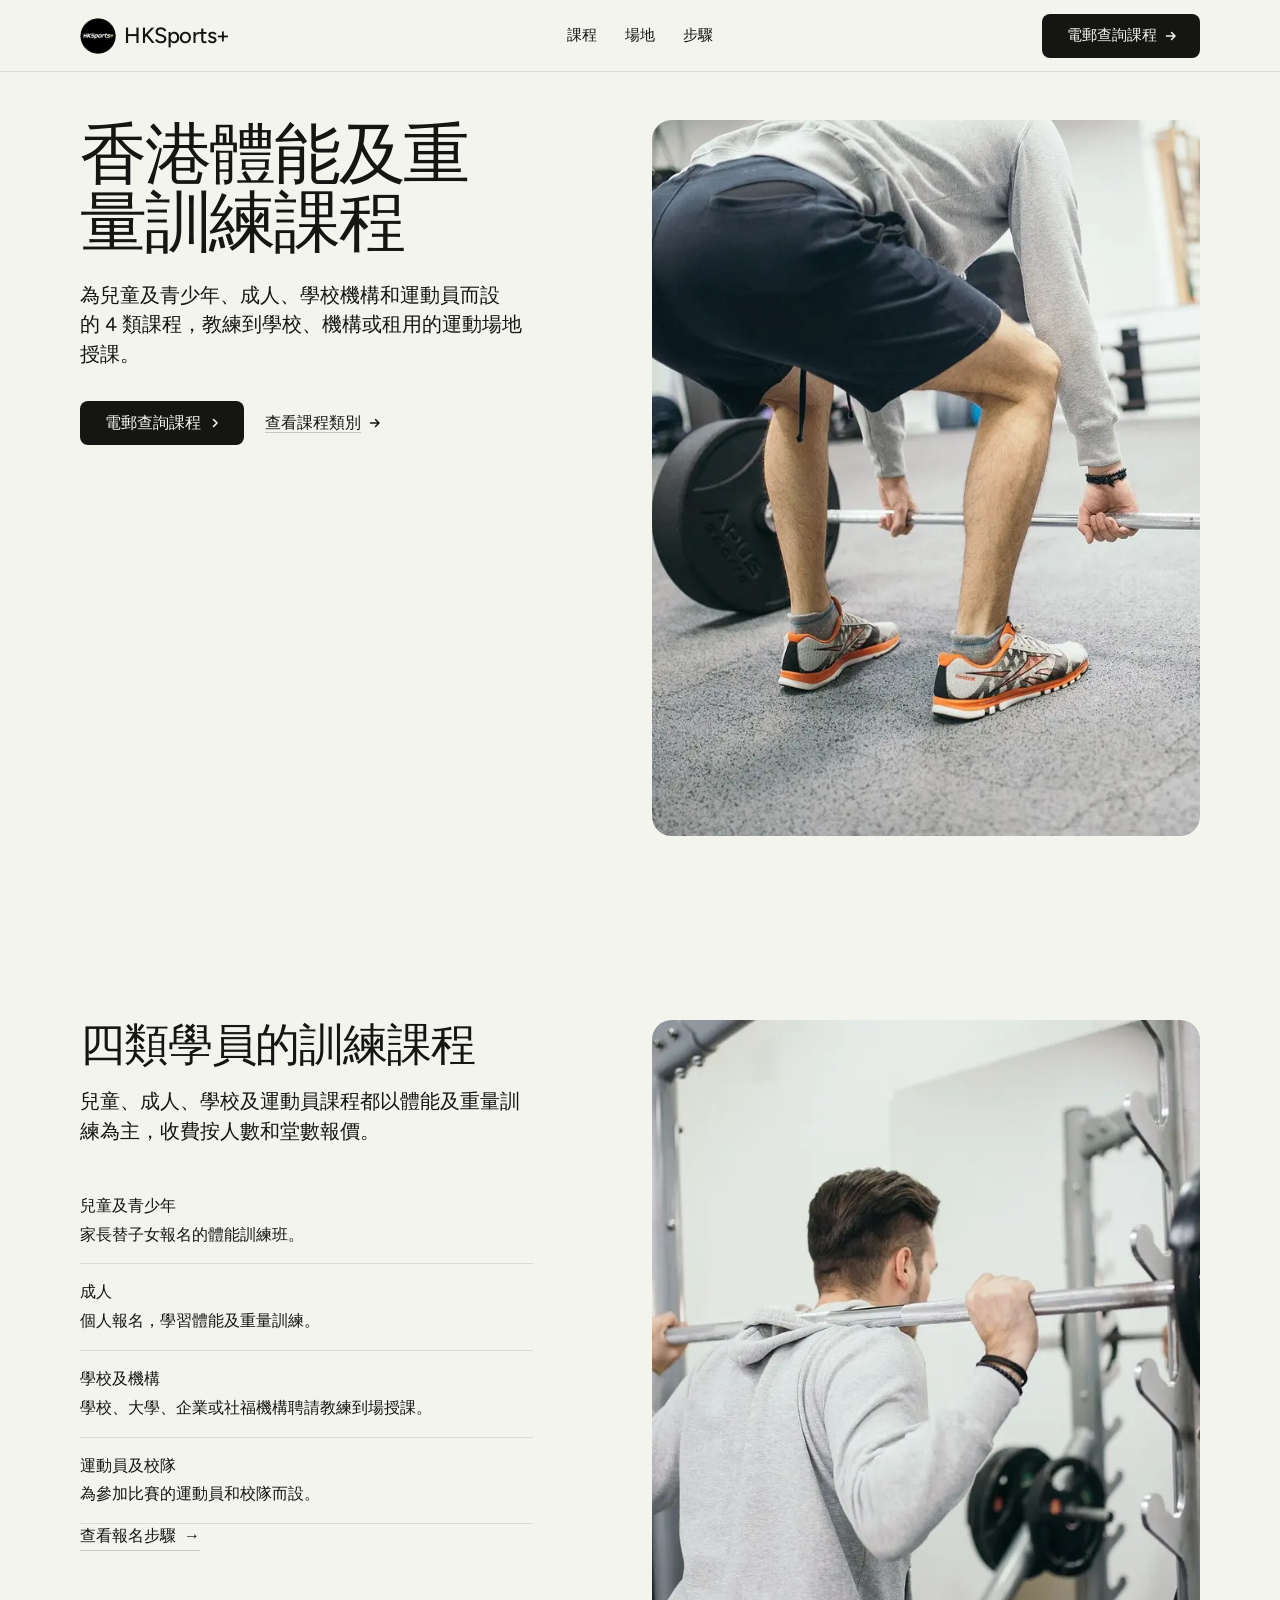
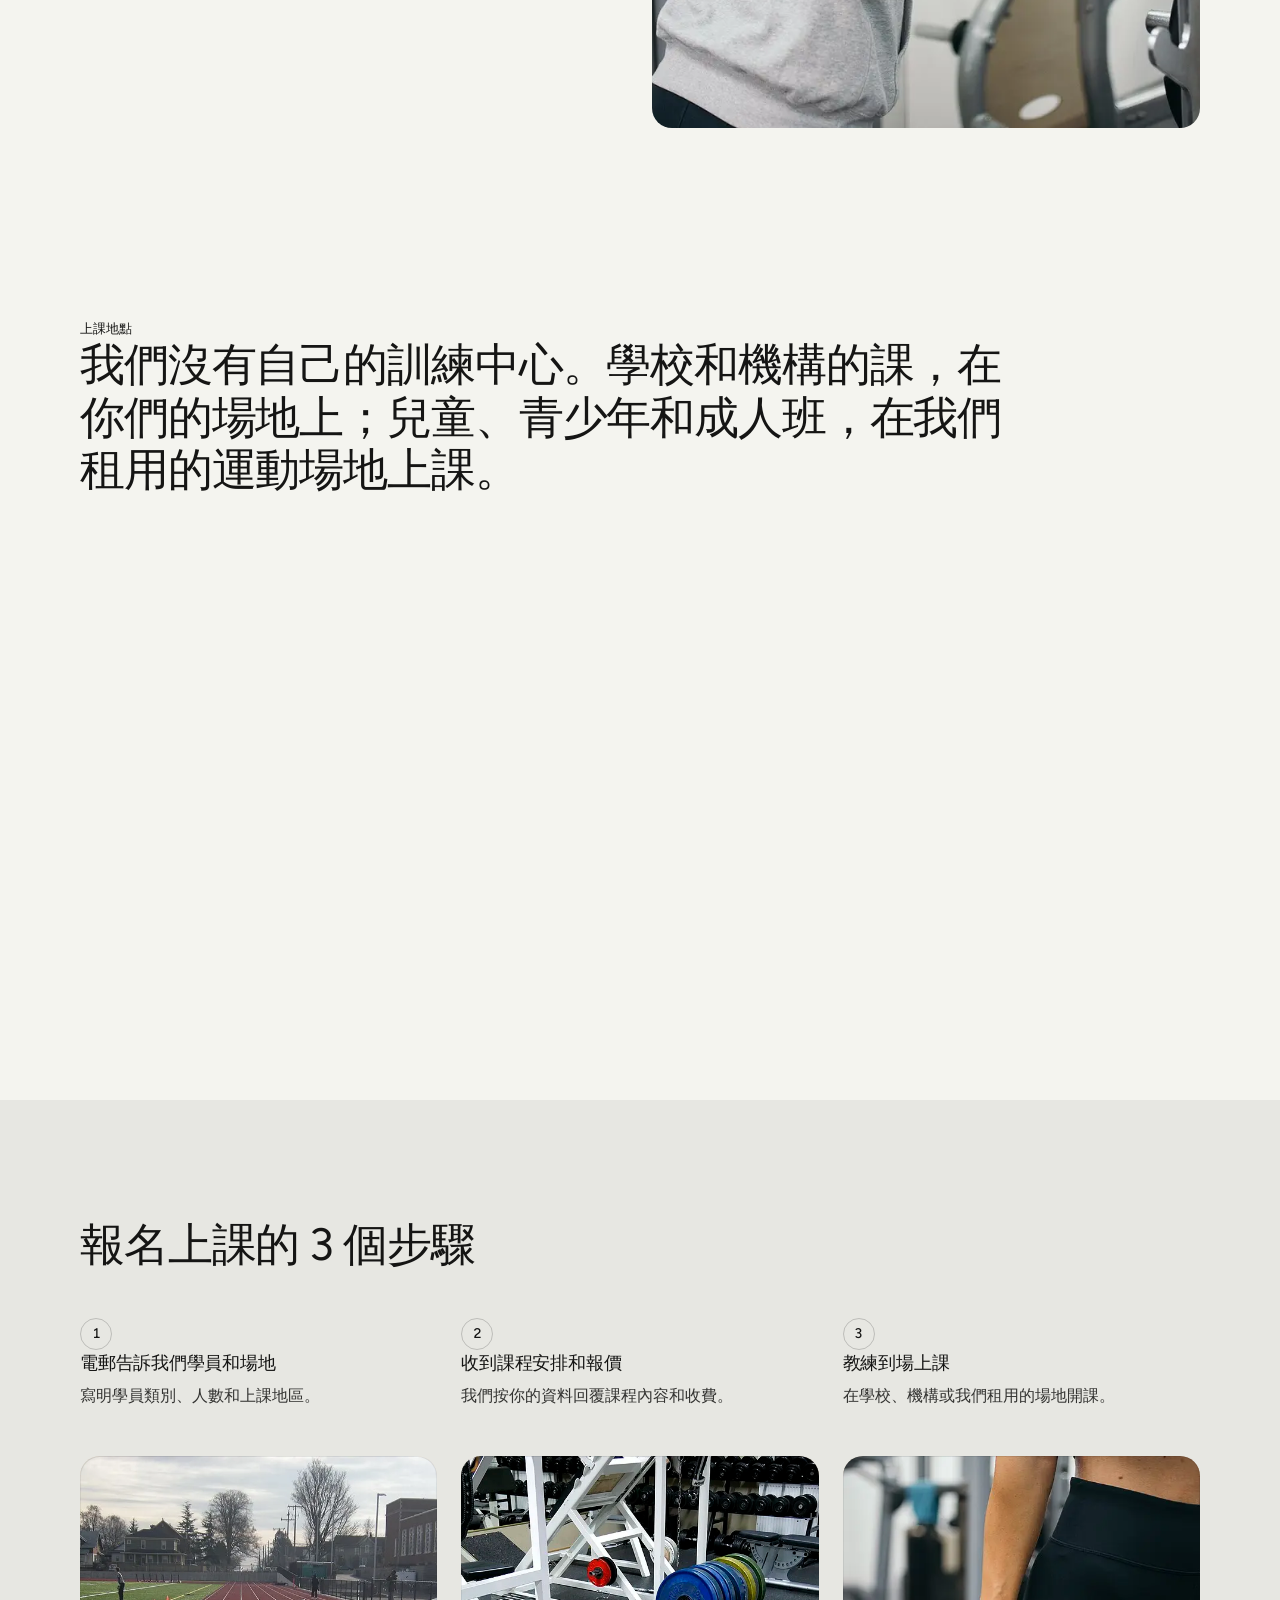
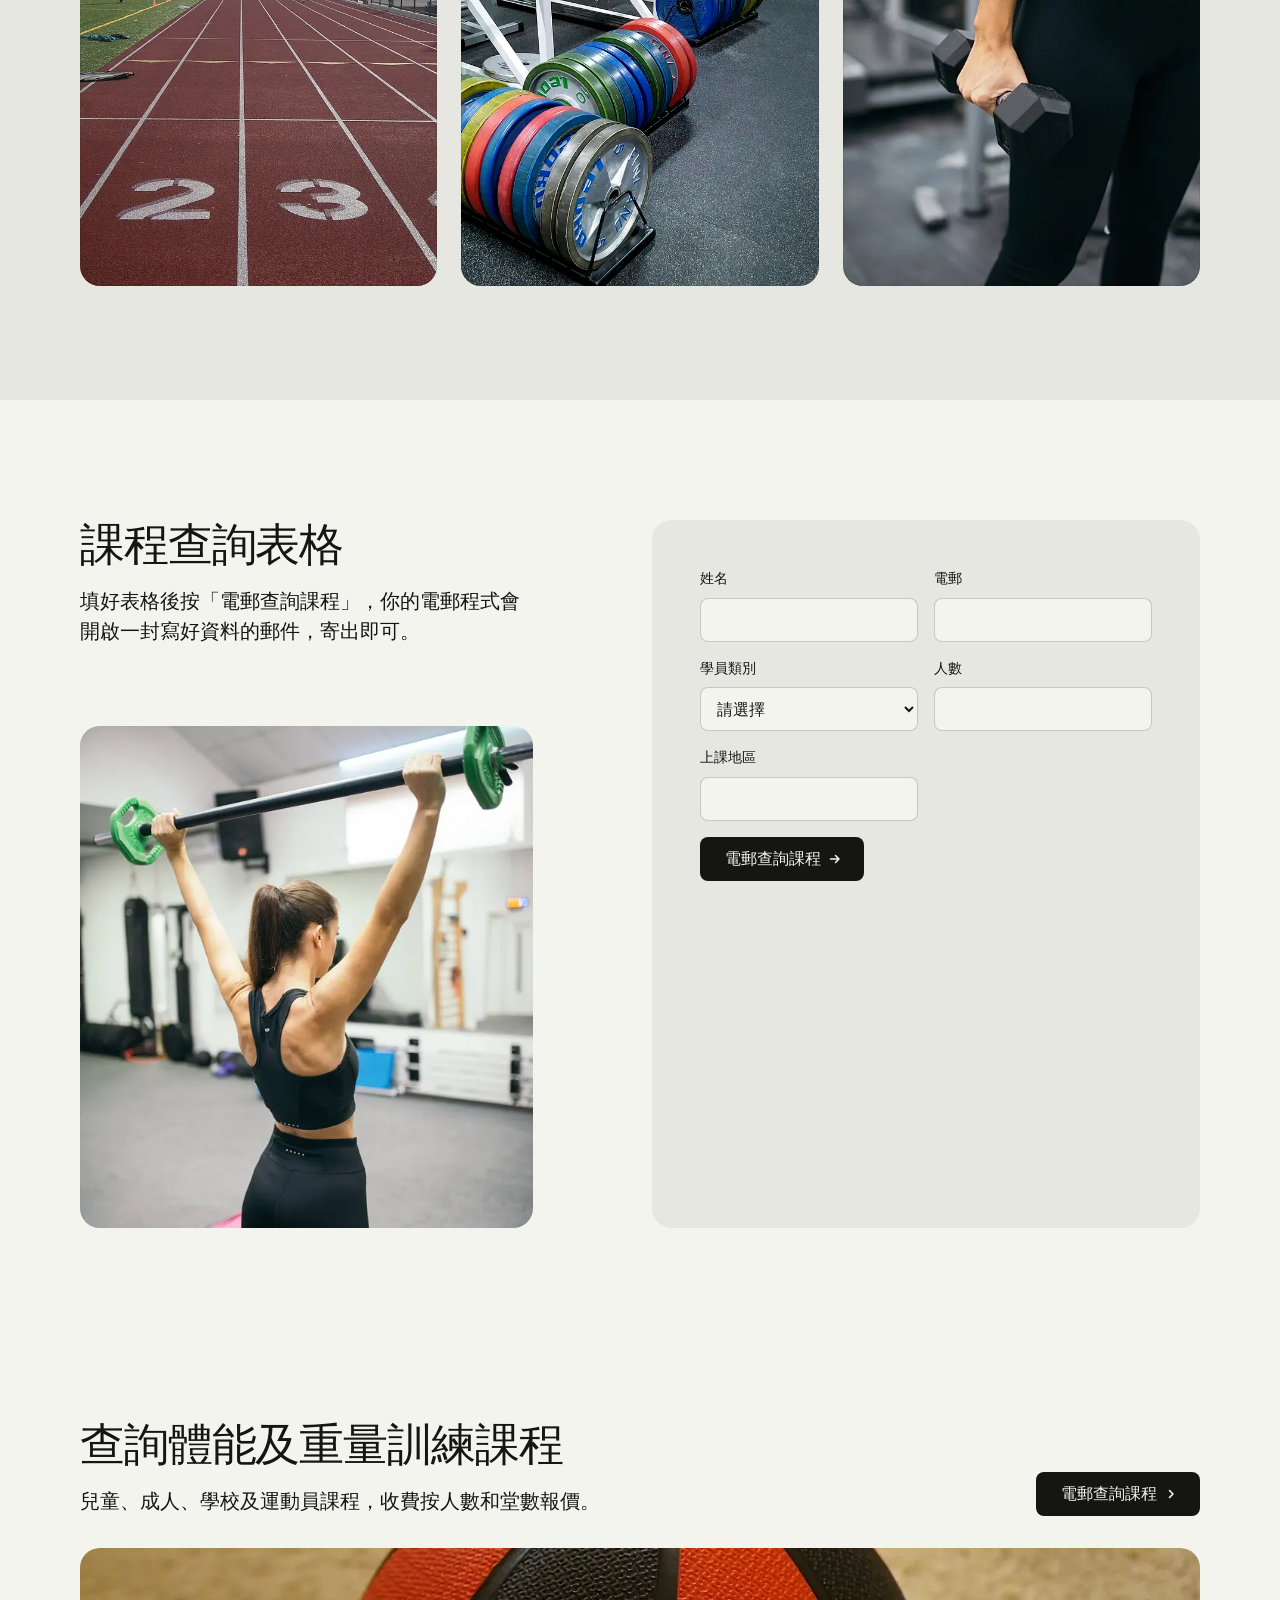
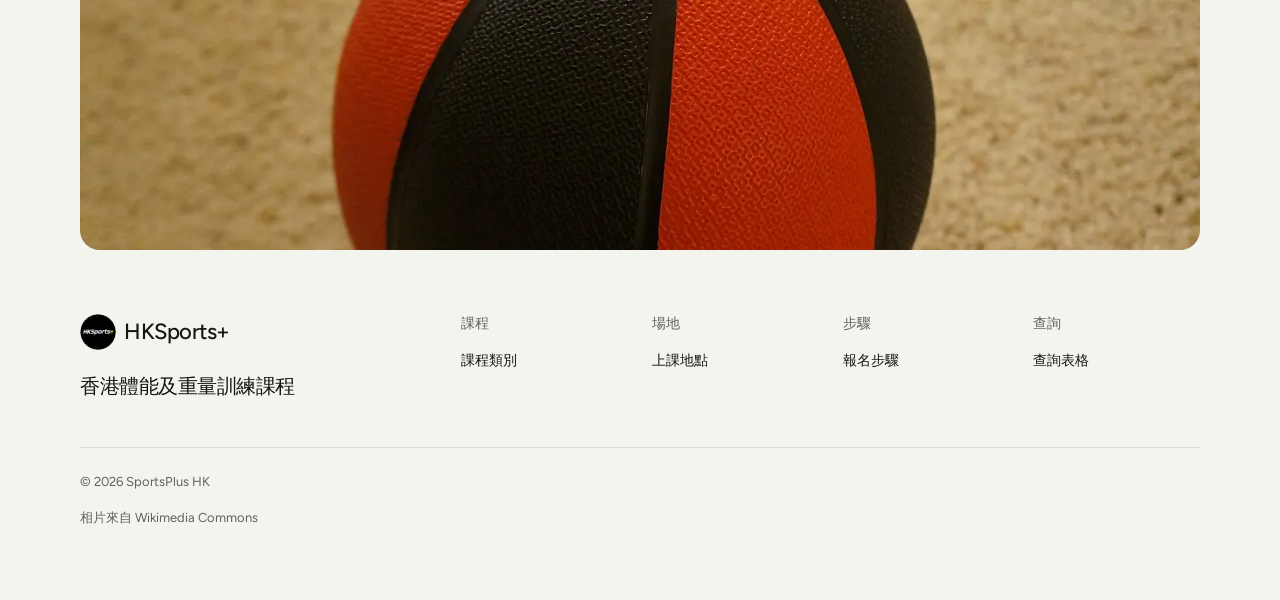
==== commit ccb3c5c0: "Add design-v3 site preview Site from the "網站預覽 v3" artifact. Preview branch only; main (coming soon " ====
--- a/index.html
+++ b/index.html
@@ -1,123 +1,91 @@
 <!doctype html>
-<html lang="zh-Hant-HK" data-type="service" data-radius="soft" data-buttons="solid" data-motion>
+<html lang="zh-Hant-HK" data-type="service" data-radius="soft" data-buttons="arrow" data-motion>
 <head>
 <meta charset="utf-8">
 <meta name="viewport" content="width=device-width, initial-scale=1, viewport-fit=cover">
-<title>SportsPlus HK 網站預覽 v1</title>
-<meta name="description" content="HKSports+ 開辦兒童及青少年、成人、學校機構和運動員 4 類體能及重量訓練課程，教練到學校或機構授課，或在租用的運動場地上課。">
+<title>SportsPlus HK 網站預覽 v3</title>
+<meta name="description" content="SportsPlus HK 為兒童及青少年、成人、學校機構和運動員開辦體能及重量訓練課程，教練到學校或租用的運動場地授課。">
 <meta property="og:type" content="website">
-<meta property="og:title" content="SportsPlus HK：香港體能及重量訓練課程">
-<meta property="og:description" content="4 類學員的體能及重量訓練課程，到校授課或在租用場地上課。電郵查詢。">
+<meta property="og:title" content="HKSports+：香港體能及重量訓練課程">
+<meta property="og:description" content="兒童、成人、學校及運動員的體能及重量訓練課程，到校或在租用場地上課。">
 <meta property="og:image" content="share.jpg">
 <meta name="twitter:card" content="summary_large_image">
 <link rel="icon" href="assets/favicon.png" type="image/png">
 <link rel="apple-touch-icon" href="assets/apple-touch-icon.png">
-<meta name="theme-color" content="#0c0c0d">
-<meta name="color-scheme" content="dark">
+<meta name="theme-color" content="#f4f4ef">
 <!-- <link rel="canonical" href="https://sportsplus.com.hk/"> : turn on when the site goes live on this domain -->
 <meta name="site-kind" content="other">
 <meta name="page-type" content="service">
-<link rel="preload" href="assets/fonts/instrument-sans-latin-standard-normal.woff2" as="font" type="font/woff2" crossorigin>
-<style>
-  /* Instrument Sans (SIL Open Font License), self-hosted: the Latin letters and figures; Chinese falls to the system's Traditional Chinese face */
-  @font-face { font-family: "Instrument Sans"; font-style: normal; font-display: swap; font-weight: 400 700; font-stretch: 75% 100%;
-    src: url(assets/fonts/instrument-sans-latin-standard-normal.woff2) format("woff2");
-    unicode-range: U+0000-00FF, U+0131, U+0152-0153, U+02BB-02BC, U+02C6, U+02DA, U+02DC, U+0304, U+0308, U+0329, U+2000-206F, U+20AC, U+2122, U+2191, U+2193, U+2212, U+2215, U+FEFF, U+FFFD; }
-  @font-face { font-family: "Instrument Sans"; font-style: normal; font-display: swap; font-weight: 400 700; font-stretch: 75% 100%;
-    src: url(assets/fonts/instrument-sans-latin-ext-standard-normal.woff2) format("woff2");
-    unicode-range: U+0100-02BA, U+02BD-02C5, U+02C7-02CC, U+02CE-02D7, U+02DD-02FF, U+0304, U+0308, U+0329, U+1D00-1DBF, U+1E00-1E9F, U+1EF2-1EFF, U+2020, U+20A0-20AB, U+20AD-20C0, U+2113, U+2C60-2C7F, U+A720-A7FF; }
-</style>
+<link rel="preload" href="assets/fonts/figtree-latin-wght-normal.woff2" as="font" type="font/woff2" crossorigin>
+<link rel="stylesheet" href="assets/fonts/fonts.css">
 <link rel="stylesheet" href="assets/system.css">
 <link rel="stylesheet" href="assets/ui/cards.css">
 <link rel="stylesheet" href="assets/motion/motion.css">
+<link rel="stylesheet" href="assets/backgrounds/backgrounds.css">
 <link rel="stylesheet" href="assets/layout/layout.css">
+<link rel="stylesheet" href="assets/icons/icon.css">
 <style>
 :root {
-  --p-bg: #0c0c0d; --p-surface: #18181a; --p-ink: #f5f5f2; --p-muted: #9a9a94;
-  --p-accent: #d8dc1e; --p-accent-ink: #0c0c0d; --p-action: #d8dc1e; --p-action-ink: #0c0c0d;
-  --p-inv-bg: #f5f5f2; --p-inv-surface: #e2e2df; --p-inv-ink: #0c0c0d; --p-inv-muted: #595959;
-  --p-inv-accent: #0c0c0d; --p-inv-accent-ink: #f5f5f2; --p-inv-action: #0c0c0d; --p-inv-action-ink: #f5f5f2;
-  --font-display: "Instrument Sans", "PingFang HK", "PingFang TC", "Noto Sans HK", "Noto Sans CJK TC", "Microsoft JhengHei", system-ui, sans-serif;
-  --font-text: "Instrument Sans", "PingFang HK", "PingFang TC", "Noto Sans HK", "Noto Sans CJK TC", "Microsoft JhengHei", system-ui, sans-serif;
+  --p-bg: #f4f4ef; --p-surface: #e7e7e2; --p-ink: #151514; --p-muted: #60605e;
+  --p-accent: #d8dc1e; --p-accent-ink: #111111; --p-action: #151514; --p-action-ink: #f4f4ef;
+  --p-inv-bg: #151514; --p-inv-surface: #212120; --p-inv-ink: #f4f4ef; --p-inv-muted: #969693;
+  --p-inv-accent: #d8dc1e; --p-inv-accent-ink: #111111; --p-inv-action: #d8dc1e; --p-inv-action-ink: #111111;
+  --font-display: "Figtree", "PingFang HK", "PingFang TC", "Noto Sans HK", "Noto Sans CJK TC", "Microsoft JhengHei", sans-serif;
+  --font-text: "Figtree", "PingFang HK", "PingFang TC", "Noto Sans HK", "Noto Sans CJK TC", "Microsoft JhengHei", sans-serif;
   --display-weight: 400;
-  --display-tracking: -0.028em;
-  --display-tracking-xl: -0.036em;
-  --display-stretch: 96%;
-  --ly-scale: 1.04;
-  color-scheme: dark;
+  --display-tracking: -0.025em;
+  --display-tracking-xl: -0.035em;
 }
 </style>
 <script>document.documentElement.classList.add('m-enter');setTimeout(()=>document.documentElement.classList.add('m-enter-done'),700)</script>
+<script src="assets/backgrounds/backgrounds.js"></script>
 <script>document.documentElement.classList.add('mo-js');setTimeout(()=>document.documentElement.classList.add('mo-safe'),2500)</script>
 <link rel="modulepreload" href="assets/moments/moments.js">
 <link rel="modulepreload" href="assets/moments/lib.js">
-<link rel="modulepreload" href="assets/moments/photo-chapters/moment.js">
-<link rel="modulepreload" href="assets/moments/picture-develops/moment.js">
+<link rel="modulepreload" href="assets/moments/word-highlight/moment.js">
 <style>
-  /* page CSS: the client's round badge beside the name; the venues photograph that develops; the enquiry
-     column's photograph; the step photographs' height */
-  .nav__logo .logo-badge, .footer__mark .logo-badge { width: 36px; height: 36px; border-radius: 50%; flex: none; margin-right: var(--s-3); box-shadow: 0 0 0 1px var(--line-strong); }
-  /* the four chapters' photographs: a portrait crop for the tablet and the phone, where the moment's stage stands upright */
-  [data-moment="photo-chapters"] .mo-ph__pic > picture { display: contents; }
-  [data-moment="photo-chapters"] .mo-ph__pic > picture > img { display: block; width: 100%; aspect-ratio: 4 / 3; object-fit: cover; }
-  [data-moment="photo-chapters"].is-live .mo-ph__stage > .mo-ph__pic > picture > img { height: 100%; aspect-ratio: auto; max-height: none;
-    transform: scale(var(--mo-z, 1)); transform-origin: 50% 100%; will-change: transform; }
-  @media (min-width: 640px) { [data-moment="photo-chapters"]:not(.is-live) .mo-ph__pic > picture > img { aspect-ratio: 4 / 5; max-height: 44svh; } }
-  @media (max-width: 639px) { [data-moment="photo-chapters"]:not(.is-live) .mo-ph__pic > picture > img { aspect-ratio: 16 / 10; } }
-  /* the hero's box at 1024 to 1279: eight columns, so each phrase of the h1 holds one line */
-  @media (min-width: 1024px) and (max-width: 1279px) { .hero--photo .hero__text { width: calc(66.667% - var(--gutter) / 3); } }
-  /* Chinese headings break between phrases, never inside one */
-  .nw { display: inline-block; }
-  .footer__mark .logo-badge { width: 56px; height: 56px; }
-  .develop { margin: 0; border-radius: var(--r-lg); overflow: hidden; height: calc(100svh - var(--padt) - var(--padb) - var(--bar)); max-height: 708px; }
-  .develop > img { display: block; width: 100%; height: 100%; object-fit: cover; object-position: 28% 50%; }
-  @media (max-width: 1023px) { .develop { height: auto; aspect-ratio: 16 / 9; margin-top: var(--s-7); } }
-  @media (max-width: 639px) { .develop { aspect-ratio: 2 / 1; } }
-  /* the steps: three across from 640, their photographs filling the band to its foot */
-  #steps .panel { --p-h: clamp(220px, calc(100svh - 500px), 440px); }
-  @media (min-width: 1024px) and (max-width: 1279px) { #steps .grid > .span-4 { grid-column: span 4; } }
-  @media (min-width: 640px) and (max-width: 1023px) {
-    #steps .panel { --p-h: calc((100svh - 690px) / 3); }
-    /* the hero's photograph takes what its words leave of the tablet's first screen */
-    .hero--photo { --photo: calc(100svh - var(--nav) - var(--hgap) - 420px); }
-    /* the venues photograph takes what the words leave of the tablet's screen */
-    #venues .wrap { height: 100%; display: flex; flex-direction: column; }
-    #venues .develop { flex: 1 1 0; height: auto; aspect-ratio: auto; min-height: 280px; }
-  }
-  @media (max-width: 639px) { #steps .panel { --p-h: max(200px, calc((200lvh - 780px) / 3)); } }
+  /* page CSS: the client's round badge beside the name, the step photographs' height, the statement's phrases */
+  .nav__logo .logo-badge { width: 36px; height: 36px; border-radius: 50%; flex: none; }
+  #steps .panel { --p-h: clamp(240px, calc(100svh - 470px), 440px); }
+  /* the statement's phrases are split by spaces for the word-highlight moment; Chinese sets no visible space */
+  #venues .mo-wh__text { word-spacing: -0.25em; }
+  /* the enquiry photograph fills the column under the words, down to the form's foot */
   #enquire .grid { align-items: stretch; }
+  @media (min-width: 1024px) { #enquire .wrap { height: 100%; display: flex; flex-direction: column; } #enquire .wrap > .grid { flex: 1 1 auto; } }
   .enquiry__side { display: flex; flex-direction: column; gap: var(--s-6); }
   .enquiry__photo { flex: 1 1 0; min-height: 240px; }
   .enquiry__form { background: var(--surface); padding: var(--s-7); border-radius: var(--r-lg); }
-  @media (min-width: 1024px) { #enquire .wrap { height: 100%; display: flex; flex-direction: column; } #enquire .wrap > .grid { flex: 1 1 auto; } }
+  /* three steps stay three across from 640, the photographs shorter on the tablet */
+  @media (min-width: 640px) and (max-width: 1279px) { #steps .grid > .span-4 { grid-column: span 4; } }
+  @media (min-width: 640px) and (max-width: 1023px) { #steps .panel { --p-h: 420px; } }
   @media (max-width: 1023px) { .enquiry__photo { flex: none; height: 200px; } .enquiry__form { background: none; padding: 0; border-radius: 0; } }
-  @media (max-width: 1023px) {
+  /* the phone: the classes list on screen one, its photograph on screen two; taller photographs in two-screen sections */
+  @media (max-width: 639px) {
+    #classes .wrap > .grid { display: contents; }
+    #classes .frame--fill { align-self: stretch; height: auto; }
+    #steps .panel { --p-h: max(200px, calc((200lvh - 780px) / 3)); }
     #enquire .wrap { height: 100%; display: flex; flex-direction: column; }
     #enquire .wrap > .grid { flex: 1 1 auto; display: flex; flex-direction: column; }
     .enquiry__side { flex: 1 1 auto; }
-    .enquiry__photo { flex: 1 1 0; height: auto; min-height: 200px; }
+    .enquiry__photo { flex: 1 1 0; height: auto; min-height: 280px; }
   }
-  @media (max-width: 639px) { .enquiry__photo { min-height: 280px; } }
 </style>
 </head>
 <body>
-<!-- type: service (strength and conditioning classes for four groups of learners; no centre of its own: classes at schools,
-     organisations and rented sports venues)
-     deal: hero photo (box on the calm left), nav nav-centre, close close-photo, footer footer-dark (footer-visit re-dealt:
-           no door to visit), rhythm dark-band (on this dark page the one contrasting ground is the brand band: #steps on
-           the logo's lime, .ground-brand), buttons solid (tonal re-dealt: its secondary stood 1.12:1 off the dark ground), mark arc replaced by the client's own badge (logo.png)
-     palette: the client's own colours from the Coming soon page (start.mjs brand): #0c0c0d ground, #f5f5f2 ink, #d8dc1e lime;
-              a dark page on the client's request
-     type: instrument (Instrument Sans) with the system's Traditional Chinese faces
-     moments: photo-chapters in #classes (one photograph per group of learners), picture-develops in #venues -->
+<!-- type: service (strength and conditioning coaching; classes at schools and rented venues)
+     deal: hero split, nav nav-centre, close close-photo, footer footer-columns, rhythm surface-pairs (steps on .ground-surface),
+           buttons arrow (re-dealt: tonal secondary stood 1.2:1 off this ground), mark wordmark replaced by the client's own badge (logo.png), grounds none (kind other)
+     palette: the client's own colours from the logo (start.mjs brand): logo black as ink, lime on dark grounds only
+     type: figtree (newsreader, the first pairing, is a serif that clashes with the logo's italic sans); Noto Sans HK for the Chinese text
+     moments: word-highlight in #venues -->
 
 <header class="nav nav--centre">
   <div class="wrap nav__bar">
     <a class="skip-link" href="#top">跳到內容</a>
-    <a class="nav__logo" href="#top"><img class="logo-badge" src="assets/logo-72.png" alt="" width="36" height="36">HKSports+</a>
+    <a class="nav__logo" href="#top"><img class="logo-badge" src="assets/logo.png" alt="" width="36" height="36">HKSports+</a>
     <nav class="nav__links" aria-label="主選單">
       <div class="nav__item"><a class="nav__link" href="#classes">課程</a></div>
-      <div class="nav__item"><a class="nav__link" href="#venues">地點</a></div>
+      <div class="nav__item"><a class="nav__link" href="#venues">場地</a></div>
       <div class="nav__item"><a class="nav__link" href="#steps">步驟</a></div>
     </nav>
     <div class="nav__actions">
@@ -130,63 +98,50 @@
 </header>
 
 <main id="top">
-  <section class="hero hero--photo" data-enter data-calm="left" aria-labelledby="hero-h">
-    <picture class="hero__bg"><source media="(max-width: 639px)" srcset="assets/img/photo-f26447681-780x975.webp 780w" sizes="100vw"><img src="assets/img/photo-f26447681.webp" srcset="assets/img/photo-f26447681-500.webp 500w, assets/img/photo-f26447681-960.webp 960w, assets/img/photo-f26447681-1280.webp 1280w, assets/img/photo-f26447681.webp 1920w" sizes="100vw" width="1920" height="1280" alt="學員雙手握住槓鈴，準備做硬拉" style="--ly-pos: 62% 50%; --ly-pos-phone: 55% 50%" fetchpriority="high" decoding="async" data-source="stand-in" data-subject="硬拉握槓"></picture>
-    <div class="wrap"><div class="hero-text">
-      <div class="hero__text">
-        <h1 id="hero-h"><span class="nw">香港體能及</span><span class="nw">重量訓練課程</span></h1>
-        <p class="hero__lead">為兒童及青少年、成人、學校機構和運動員而設的 4 類課程。教練到學校或機構授課，其他班在我們租用的運動場地上課。</p>
-        <div class="btn-row"><a class="btn btn--primary" href="#enquire">電郵查詢課程<svg class="m-arrow" viewBox="0 0 12 12" aria-hidden="true"><path class="m-arrow__stem" d="M1 6h8"/><path class="m-arrow__head" d="M4.5 2.5 8 6l-3.5 3.5"/></svg></a><a class="btn btn--secondary" href="#classes">查看四類課程</a></div>
+  <section class="hero hero--split" data-enter aria-labelledby="hero-h">
+    <div class="wrap"><div class="hero-text grid hero__grid">
+      <div class="hero__text span-5">
+        <h1 id="hero-h">香港體能及重量訓練課程</h1>
+        <p class="hero__lead">為兒童及青少年、成人、學校機構和運動員而設的 4 類課程，教練到學校、機構或租用的運動場地授課。</p>
+        <div class="btn-row"><a class="btn btn--primary" href="#enquire">電郵查詢課程<svg class="m-arrow" viewBox="0 0 12 12" aria-hidden="true"><path class="m-arrow__stem" d="M1 6h8"/><path class="m-arrow__head" d="M4.5 2.5 8 6l-3.5 3.5"/></svg></a><a class="btn btn--secondary" href="#classes">查看課程類別</a></div>
+      </div>
+      <div class="hero__media span-6 start-7">
+        <img src="assets/img/photo-f116285194-1026.webp" srcset="assets/img/photo-f116285194-700.webp 700w, assets/img/photo-f116285194-1026.webp 1026w" sizes="(max-width: 1023px) 100vw, (max-width: 1279px) 50vw, 640px" width="1026" height="1282" alt="健身室內一位學員做硬拉，手握已上槓片的槓鈴" style="--ly-pos: 45% 60%" fetchpriority="high" decoding="async" data-source="stand-in" data-subject="硬拉訓練">
       </div>
     </div></div>
   </section>
 
-  <section class="section" id="classes" data-moment="photo-chapters" aria-labelledby="classes-h">
-    <div class="wrap mo-ph">
-      <div class="mo-ph__head"><h2 id="classes-h">四類學員的體能課程</h2><p>選出最接近你的一類，在查詢表格寫明即可。 <a class="link" href="#steps">查看報名步驟</a></p></div>
-      <ol class="mo-ph__list">
-        <li class="mo-ph__ch">
-          <figure class="mo-ph__pic"><picture><source media="(max-width: 639px)" srcset="assets/img/photo-f103936836-phone.webp 536w" sizes="100vw" width="536" height="864"><source media="(max-width: 1023px)" srcset="assets/img/photo-f103936836-tab.webp 673w" sizes="100vw" width="673" height="864"><img src="assets/img/photo-f103936836.webp" srcset="assets/img/photo-f103936836-500.webp 500w, assets/img/photo-f103936836-960.webp 960w, assets/img/photo-f103936836.webp 1280w, assets/img/photo-f103936836-1920.webp 1920w" sizes="1280px" width="1280" height="577" alt="一排不同顏色和重量的壺鈴放在人造草上" style="object-position: 40% 60%" loading="lazy" decoding="async" data-source="stand-in" data-subject="壺鈴"></picture></figure>
-          <h3>兒童及青少年</h3>
-          <p>家長為子女報名的體能訓練班，在我們租用的運動場地上課。</p>
-        </li>
-        <li class="mo-ph__ch">
-          <figure class="mo-ph__pic"><picture><source media="(max-width: 639px)" srcset="assets/img/photo-f61744556-phone.webp 720w" sizes="100vw" width="720" height="1160"><source media="(max-width: 1023px)" srcset="assets/img/photo-f61744556-tab.webp 998w" sizes="100vw" width="998" height="1281"><img src="assets/img/photo-f61744556.webp" srcset="assets/img/photo-f61744556-500.webp 500w, assets/img/photo-f61744556-960.webp 960w, assets/img/photo-f61744556.webp 1280w, assets/img/photo-f61744556-1920.webp 1920w" sizes="1280px" width="1280" height="853" alt="成人學員在健身室甩動兩條粗繩" loading="lazy" decoding="async" data-source="stand-in" data-subject="戰繩訓練"></picture></figure>
-          <h3>成人</h3>
-          <p>個人報名，學習體能及重量訓練的動作，同樣在租用的運動場地上課。</p>
-        </li>
-        <li class="mo-ph__ch">
-          <figure class="mo-ph__pic"><picture><source media="(max-width: 639px)" srcset="assets/img/photo-f119870946-phone.webp 572w" sizes="100vw" width="572" height="922"><source media="(max-width: 1023px)" srcset="assets/img/photo-f119870946-tab.webp 718w" sizes="100vw" width="718" height="922"><img src="assets/img/photo-f119870946.webp" srcset="assets/img/photo-f119870946-500.webp 500w, assets/img/photo-f119870946-960.webp 960w, assets/img/photo-f119870946.webp 1280w, assets/img/photo-f119870946-1920.webp 1920w" sizes="1280px" width="1280" height="614" alt="學校室內運動場，木地板上畫有球場線" loading="lazy" decoding="async" data-source="stand-in" data-subject="學校室內運動場"></picture></figure>
-          <h3>學校及機構</h3>
-          <p>學校或機構聘請教練，到你們自己的場地授課。</p>
-        </li>
-        <li class="mo-ph__ch">
-          <figure class="mo-ph__pic"><picture><source media="(max-width: 639px)" srcset="assets/img/photo-f5786144-phone.webp 596w" sizes="100vw" width="596" height="960"><source media="(max-width: 1023px)" srcset="assets/img/photo-f5786144-tab.webp 748w" sizes="100vw" width="748" height="960"><img src="assets/img/photo-f5786144.webp" srcset="assets/img/photo-f5786144-500.webp 500w, assets/img/photo-f5786144-960.webp 960w, assets/img/photo-f5786144.webp 1280w" sizes="1280px" width="1280" height="962" alt="學校運動場跑道的起點，地上印有線道號碼" loading="lazy" decoding="async" data-source="stand-in" data-subject="跑道"></picture></figure>
-          <h3>運動員及校隊</h3>
-          <p>為參加比賽的運動員和學校運動隊而設，校隊可在學校場地上課。</p>
-        </li>
-      </ol>
-    </div>
-  </section>
-
-  <section class="section" id="venues" aria-labelledby="venues-h">
-    <div class="wrap grid grid--top">
-      <div class="span-6">
-        <div class="section-head">
-          <h2 id="venues-h">在學校、機構或租用場地上課</h2>
-          <p>我們沒有自己的訓練中心。</p>
-        </div>
-        <ul class="rows">
-          <li><span class="rows__name">學校及機構</span><p>教練到你們的禮堂、操場或活動室上課。</p></li>
-          <li><span class="rows__name">兒童、青少年及成人班</span><p>在我們租用的運動場地上課。</p></li>
-          <li><span class="rows__name">上課地區</span><p>在查詢表格寫明，我們回覆時列出地點。</p></li>
-        </ul>
-      </div>
-      <figure class="develop span-6 start-7" data-moment="picture-develops"><img src="assets/img/photo-f133494846.webp" srcset="assets/img/photo-f133494846-500.webp 500w, assets/img/photo-f133494846-960.webp 960w, assets/img/photo-f133494846.webp 1280w, assets/img/photo-f133494846-1920.webp 1920w" sizes="(max-width: 1023px) 100vw, 1100px" width="1280" height="853" alt="室內運動室，牆邊一排肋木，地上鋪滿軟墊" loading="lazy" decoding="async" data-source="stand-in" data-subject="學校運動室"></figure>
-    </div>
-  </section>
-
-  <section class="section ground-brand" id="steps" style="--hm: 2" aria-labelledby="steps-h">
+  <section class="section g2m" id="classes" aria-labelledby="classes-h">
+    <div class="wrap">
+      <div class="grid grid--top fill">
+        <div class="span-5">
+          <div class="section-head">
+            <h2 id="classes-h">四類學員的訓練課程</h2>
+            <p>兒童、成人、學校及運動員課程都以體能及重量訓練為主，收費按人數和堂數報價。</p>
+          </div>
+          <ul class="rows">
+            <li><span class="rows__name">兒童及青少年</span><p>家長替子女報名的體能訓練班。</p></li>
+            <li><span class="rows__name">成人</span><p>個人報名，學習體能及重量訓練。</p></li>
+            <li><span class="rows__name">學校及機構</span><p>學校、大學、企業或社福機構聘請教練到場授課。</p></li>
+            <li><span class="rows__name">運動員及校隊</span><p>為參加比賽的運動員和校隊而設。</p></li>
+          </ul>
+          <p class="classes__more"><a class="link" href="#steps">查看報名步驟</a></p>
+        </div>
+        <div class="frame frame--photo frame--fill span-6 start-7">
+          <img class="frame__img" src="assets/img/photo-f116285786-1026.webp" srcset="assets/img/photo-f116285786-700.webp 700w, assets/img/photo-f116285786-1026.webp 1026w" sizes="(max-width: 1023px) 100vw, (max-width: 1279px) 50vw, 640px" width="1026" height="1282" alt="學員在深蹲架前把槓鈴放上肩膀" loading="lazy" decoding="async" data-source="stand-in" data-subject="深蹲訓練">
+        </div>
+      </div>
+    </div>
+  </section>
+
+  <section class="section statement" id="venues" data-moment="word-highlight" aria-label="上課地點">
+    <div class="wrap">
+      <p class="t-label">上課地點</p>
+      <p class="mo-wh__text">我們沒有 自己的 訓練中心。 學校和機構的課， 在你們的 場地上； 兒童、青少年 和成人班， 在我們租用的 運動場地 上課。</p>
+    </div>
+  </section>
+
+  <section class="section ground-surface" id="steps" style="--hm: 2" aria-labelledby="steps-h">
     <div class="wrap">
       <div class="section-head">
         <h2 id="steps-h">報名上課的 3 個步驟</h2>
@@ -194,21 +149,21 @@
       <div class="grid">
         <article class="card card--row card--open span-4">
           <span class="step-num">1</span>
-          <h3>電郵寫明學員和地區</h3>
-          <p>在查詢表格寫上學員類別、人數和想上課的地區。</p>
-          <div class="panel"><img class="frame__img" src="assets/img/photo-f37794342-960.webp" srcset="assets/img/photo-f37794342-500.webp 500w, assets/img/photo-f37794342-960.webp 960w" sizes="(max-width: 639px) 100vw, (max-width: 1023px) 75vw, 410px" width="960" height="722" alt="健身室黑色地墊上的一組綠色壺鈴" loading="lazy" decoding="async" data-source="stand-in" data-subject="壺鈴"></div>
+          <h3>電郵告訴我們學員和場地</h3>
+          <p>寫明學員類別、人數和上課地區。</p>
+          <div class="panel"><img class="frame__img" src="assets/img/photo-f5786144-960.webp" srcset="assets/img/photo-f5786144-640.webp 640w, assets/img/photo-f5786144-960.webp 960w" sizes="(max-width: 1023px) 100vw, 660px" width="960" height="720" alt="學校運動場的跑道起點" loading="lazy" decoding="async" data-source="stand-in" data-subject="學校運動場的跑道起點"></div>
         </article>
         <article class="card card--row card--open span-4">
           <span class="step-num">2</span>
-          <h3>收到上課安排和收費</h3>
-          <p>我們按你的資料，以電郵回覆上課時間、地點和收費。</p>
-          <div class="panel"><img class="frame__img" src="assets/img/photo-f65498798-960.webp" srcset="assets/img/photo-f65498798-500.webp 500w, assets/img/photo-f65498798-960.webp 960w" sizes="(max-width: 639px) 100vw, (max-width: 1023px) 75vw, 410px" width="960" height="722" alt="健身室架上分類擺放的彩色槓片" loading="lazy" decoding="async" data-source="stand-in" data-subject="槓片"></div>
+          <h3>收到課程安排和報價</h3>
+          <p>我們按你的資料回覆課程內容和收費。</p>
+          <div class="panel"><img class="frame__img" src="assets/img/photo-f65498798-960.webp" srcset="assets/img/photo-f65498798-640.webp 640w, assets/img/photo-f65498798-960.webp 960w" sizes="(max-width: 1023px) 100vw, 660px" width="960" height="721" alt="健身室架上分類擺放的槓片" loading="lazy" decoding="async" data-source="stand-in" data-subject="健身室架上分類擺放的槓片"></div>
         </article>
         <article class="card card--row card--open span-4">
           <span class="step-num">3</span>
           <h3>教練到場上課</h3>
-          <p>在學校、機構或我們租用的運動場地開課。</p>
-          <div class="panel"><img class="frame__img" src="assets/img/photo-f162726147.webp" srcset="assets/img/photo-f162726147-500.webp 500w, assets/img/photo-f162726147-960.webp 960w, assets/img/photo-f162726147.webp 1280w" sizes="(max-width: 639px) 100vw, (max-width: 1023px) 75vw, 410px" width="1280" height="962" alt="地上一對啞鈴和幾塊鐵槓片" loading="lazy" decoding="async" data-source="stand-in" data-subject="啞鈴"></div>
+          <p>在學校、機構或我們租用的場地開課。</p>
+          <div class="panel"><img class="frame__img" src="assets/img/photo-f94843216-960.webp" srcset="assets/img/photo-f94843216-640.webp 640w, assets/img/photo-f94843216-960.webp 960w" sizes="(max-width: 1023px) 100vw, 660px" width="960" height="641" alt="學員雙手各握一個啞鈴" loading="lazy" style="object-position: 50% 60%" decoding="async" data-source="stand-in" data-subject="學員雙手各握一個啞鈴"></div>
         </article>
       </div>
     </div>
@@ -217,17 +172,17 @@
   <section class="section" id="enquire" style="--hm: 2" aria-labelledby="enquire-h">
     <div class="wrap">
       <div class="grid grid--top">
-        <div class="span-6 enquiry__side">
+        <div class="span-5 enquiry__side">
           <div class="section-head">
             <h2 id="enquire-h">課程查詢表格</h2>
-            <p>填好後按「電郵查詢課程」，你的電郵程式會開啟一封寫好資料的郵件，寄出即可。我們會以電郵回覆。</p>
+            <p>填好表格後按「電郵查詢課程」，你的電郵程式會開啟一封寫好資料的郵件，寄出即可。</p>
           </div>
           <div class="frame frame--photo enquiry__photo">
-            <img class="frame__img" src="assets/img/photo-f141589693.webp" srcset="assets/img/photo-f141589693-500.webp 500w, assets/img/photo-f141589693-960.webp 960w, assets/img/photo-f141589693.webp 1280w" sizes="(max-width: 639px) 100vw, (max-width: 1023px) 100vw, 640px" width="1280" height="1910" alt="學員在健身室把槓鈴舉過頭頂，從背後看" loading="lazy" decoding="async" style="object-position: 50% 28%" data-source="stand-in" data-subject="肩上推舉">
+            <img class="frame__img" src="assets/img/photo-f141589693-900.webp" srcset="assets/img/photo-f141589693-600.webp 600w, assets/img/photo-f141589693-900.webp 900w" sizes="(max-width: 1023px) 100vw, 520px" width="900" height="1348" alt="學員舉起槓鈴做肩上推舉，從背後看" loading="lazy" decoding="async" style="object-position: 50% 30%" data-source="stand-in" data-subject="肩上推舉">
           </div>
         </div>
         <div class="span-6 start-7 enquiry__form">
-          <form class="form" action="mailto:hello@sportsplus.example" method="post" enctype="text/plain" data-endpoint="" data-sent="你的課程查詢已寄出，我們會以電郵回覆。" novalidate>
+          <form class="form enquiry" action="mailto:hello@sportsplus.example" method="post" enctype="text/plain" data-endpoint="" data-sent="你的課程查詢已寄出。" novalidate>
             <div class="field"><label for="f-name">姓名</label>
               <input id="f-name" name="name" type="text" autocomplete="name" required aria-describedby="f-name-err">
               <p class="field__error" id="f-name-err" hidden>請寫上聯絡人的姓名。</p></div>
@@ -258,23 +213,25 @@
   </section>
 </main>
 
-<footer class="footer closing footer--dark ground-inverse" id="contact" aria-labelledby="close-h">
+<footer class="footer closing" id="contact" aria-labelledby="close-h">
   <div class="wrap">
     <div class="closing__cta close--photo">
       <div class="section-head--split">
-        <div><h2 id="close-h">查詢體能及重量訓練課程</h2><p class="t-lead">兒童、成人、學校及運動員課程，電郵查詢後我們回覆安排和收費。</p></div>
+        <div><h2 id="close-h">查詢體能及重量訓練課程</h2><p class="t-lead">兒童、成人、學校及運動員課程，收費按人數和堂數報價。</p></div>
         <a class="btn btn--primary" href="#enquire">電郵查詢課程<svg class="m-arrow" viewBox="0 0 12 12" aria-hidden="true"><path class="m-arrow__stem" d="M1 6h8"/><path class="m-arrow__head" d="M4.5 2.5 8 6l-3.5 3.5"/></svg></a>
       </div>
-      <div class="close__media"><img src="assets/img/photo-f116285194.webp" srcset="assets/img/photo-f116285194-500.webp 500w, assets/img/photo-f116285194-960.webp 960w, assets/img/photo-f116285194.webp 1280w" sizes="(max-width: 639px) 170vw, 1280px" width="1280" height="853" alt="學員在健身室做硬拉，槓鈴剛離地" loading="lazy" decoding="async" style="--pos: 50% 55%" data-source="stand-in" data-subject="硬拉"></div>
+      <div class="close__media"><img src="assets/img/photo-f55010972-1280.webp" srcset="assets/img/photo-f55010972-800.webp 800w, assets/img/photo-f55010972-1280.webp 1280w" sizes="(max-width: 639px) 680px, 100vw" width="1280" height="851" alt="放在地上的藥球" loading="lazy" style="--pos: 50% 50%" decoding="async" data-source="stand-in" data-subject="放在地上的藥球"></div>
     </div>
     <div class="closing__links">
       <div class="grid">
-        <div class="span-6 stack-4">
-          <a class="footer__mark" href="#top"><img class="logo-badge" src="assets/logo-112.png" alt="" width="56" height="56" loading="lazy" decoding="async">SportsPlus HK</a>
+        <div class="span-4 stack-4">
+          <a class="nav__logo" href="#top"><img class="logo-badge" src="assets/logo.png" alt="" width="36" height="36" loading="lazy" decoding="async">HKSports+</a>
           <p class="footer__lede">香港體能及重量訓練課程</p>
         </div>
-        <div class="span-3 start-7 footer__col"><h3>課程</h3><ul><li><a href="#classes">四類學員</a></li><li><a href="#venues">上課地點</a></li></ul></div>
-        <div class="span-3 footer__col"><h3>報名</h3><ul><li><a href="#steps">報名步驟</a></li></ul></div>
+        <div class="span-2 footer__col"><h3>課程</h3><ul><li><a href="#classes">課程類別</a></li></ul></div>
+        <div class="span-2 footer__col"><h3>場地</h3><ul><li><a href="#venues">上課地點</a></li></ul></div>
+        <div class="span-2 footer__col"><h3>步驟</h3><ul><li><a href="#steps">報名步驟</a></li></ul></div>
+        <div class="span-2 footer__col"><h3>查詢</h3><ul><li><a href="#enquire">查詢表格</a></li></ul></div>
       </div>
       <div class="footer__legal">
         <span>&copy; 2026 SportsPlus HK</span>
--- a/assets/fonts/fonts.css
+++ b/assets/fonts/fonts.css
@@ -0,0 +1,19 @@
+/* self-hosted: Figtree (variable), Latin and Latin Extended from Fontsource (SIL OFL 1.1) */
+/* figtree-latin-ext-wght-normal */
+@font-face {
+  font-family: 'Figtree';
+  font-style: normal;
+  font-display: swap;
+  font-weight: 300 900;
+  src: url(./figtree-latin-ext-wght-normal.woff2) format('woff2-variations');
+  unicode-range: U+0100-02BA,U+02BD-02C5,U+02C7-02CC,U+02CE-02D7,U+02DD-02FF,U+0304,U+0308,U+0329,U+1D00-1DBF,U+1E00-1E9F,U+1EF2-1EFF,U+2020,U+20A0-20AB,U+20AD-20C0,U+2113,U+2C60-2C7F,U+A720-A7FF;
+}
+/* figtree-latin-wght-normal */
+@font-face {
+  font-family: 'Figtree';
+  font-style: normal;
+  font-display: swap;
+  font-weight: 300 900;
+  src: url(./figtree-latin-wght-normal.woff2) format('woff2-variations');
+  unicode-range: U+0000-00FF,U+0131,U+0152-0153,U+02BB-02BC,U+02C6,U+02DA,U+02DC,U+0304,U+0308,U+0329,U+2000-206F,U+20AC,U+2122,U+2191,U+2193,U+2212,U+2215,U+FEFF,U+FFFD;
+}
--- a/assets/backgrounds/backgrounds.css
+++ b/assets/backgrounds/backgrounds.css
@@ -0,0 +1,516 @@
+/*
+  taste-skill backgrounds.css - 16 section and page grounds, drawn in CSS (no WebGL, no images except the
+  photograph ground's own). Link after system.css and assets/ui/cards.css. Rules: references/backgrounds.md.
+
+  A ground is one class on a <section> (or on <body> / a wrapper for the two page grounds, or on a panel for
+  .bg-stage):
+    <section class="section bg-halo"> ... </section>
+  Every ground sets the page tokens for its own children (--bg --surface --ink --muted --accent --card
+  --action --line, --fx-*), so the system's cards, buttons and fragments work on it unchanged. It draws on
+  the page palette (--p-*) and the lit ground (--ground-*, system.css). Body text keeps 7:1 and muted text
+  4.5:1 on its text zone (index.json "textZone"; check.mjs measures it on every palette). The one
+  exception is .bg-stage, a panel for a visual: words on it sit on a card, never on the stage itself.
+
+  Knobs, all optional, on :root or on one section:
+    --g-hue      the colour the tints lean to (default: the accent, hue-guarded: never violet or lavender)
+    --g-hue-b    its neighbour, 30 degrees round the wheel (default derived, and guarded the same way)
+    --g-k, --g-kl, --g-kd   strength of the tints, of the lines, of the dark grounds: 1 at most; backgrounds.js
+                 sets them from the palette's contrast headroom (see there)
+    --tone       the second brand tone of .bg-band / .bg-field (default: the lit ground, system.css)
+    --tone-ink   its text colour (default: the lit ground's ink)
+    --g-photo    url(...) for .bg-photo
+  <html data-mode="light|dark"> says whether the page ink is dark or light; <html data-tint="away"> marks a
+  palette whose bg is a strong colour or a mid tone (tints then move away from the ink); <html
+  data-lowchroma> marks a grey accent (the stage then takes the lit ground's colour). backgrounds.js sets
+  them and --g-k / --g-kl / --g-kd from the palette, unless the page already has (load it plain in <head>).
+*/
+
+/* ---------------------------------------------------------------- tokens */
+:root {
+  /* the hue the tints lean to: the accent, with an oklch hue in 262-338 (violet, lavender, purple) moved
+     to azure (262-300) or pink (300-338), so a cobalt or plum accent never tints a ground violet */
+  --g-hue-src: var(--p-accent);
+  /* the tint's lightness is held between these, so a pale lime on a dark page or a navy on a white one
+     tints as deeply as a mid blue would */
+  --g-L-lo: 0.62; --g-L-hi: 1;
+  --g-hue: oklch(from var(--g-hue-src) clamp(var(--g-L-lo), l, var(--g-L-hi)) c
+    calc(h + clamp(0, (h - 262) * 1000, 1) * clamp(0, (338 - h) * 1000, 1)
+      * (250 + clamp(0, (h - 300) * 1000, 1) * 95 - h)));
+  /* the neighbour: 30 degrees toward the cooler side (toward the warmer side for a red or a pink, hues under 40
+     or over 330, so it never turns rose-violet). Any colour's own hue goes through this:
+     oklch(from X l c calc(h + var(--g-hs))) */
+  --g-hs: calc(30 - 60 * clamp(0, (h - 40) * 1000, 1) * clamp(0, (330 - h) * 1000, 1));
+  --g-hue-b: oklch(from var(--g-hue) l c calc(h + var(--g-hs)));
+  /* the hue as a pale pool, its lightness fixed: for the second-tone grounds, whose ink is dark whatever the page is */
+  --g-pool: oklch(from var(--g-hue) 0.8 calc(c * 0.6) h);
+  /* a second, different tone for two-colour fields: the lit ground (sand, sky, sage, painting) */
+  --g-hue-2: var(--ground-bg, #d9ccb7);
+  /* ...as a tint: its lightness held to the same band as --g-hue, so the contrast headroom (--g-k) counts for it too.
+     The soft grounds take it as their SECOND hue (not the accent's 30-degree neighbour), so a blue page is not blue
+     throughout: a blue wash with a sand light in the corner, as on Figma's colour fields */
+  --g-hue-t: oklch(from var(--g-hue-2) clamp(var(--g-L-lo), l, var(--g-L-hi)) c h);
+  /* the accent's own hue with the same guard: the stage uses it on a strong-colour page (data-tint="away"),
+     where --g-hue is the page's own colour and a stage in it would be a muddy tan on the same colour */
+  --g-acc: oklch(from var(--p-accent) 0.7 c calc(h + clamp(0, (h - 262) * 1000, 1) * clamp(0, (338 - h) * 1000, 1)
+    * (250 + clamp(0, (h - 300) * 1000, 1) * 95 - h)));
+  /* black when the page ink is light, white when it is dark: the way a shade moves away from the ink */
+  --g-away: oklab(from var(--p-ink) calc(1 - round(l)) 0 0);
+  --g-k: 1; --g-kl: 1; --g-kd: 1; --g-kp: 1;
+
+  /* the dark side: the page's inverse on a light page, its own bg on a dark one (data-mode) */
+  --g-dark-bg: var(--p-inv-bg);          --g-dark-surface: var(--p-inv-surface);
+  --g-dark-ink: var(--p-inv-ink);        --g-dark-muted: var(--p-inv-muted);
+  --g-dark-accent: var(--p-inv-accent);  --g-dark-accent-ink: var(--p-inv-accent-ink);
+  --g-dark-action: var(--p-inv-action);  --g-dark-action-ink: var(--p-inv-action-ink);
+  --g-light-bg: var(--p-bg);             --g-light-ink: var(--p-ink);        --g-light-muted: var(--p-muted);
+  --g-light-action: var(--p-action);     --g-light-action-ink: var(--p-action-ink);
+  --g-light-accent: var(--p-accent);     --g-light-accent-ink: var(--p-accent-ink);
+  --g-card: var(--p-bg);                 /* a card on a tinted light ground is the page's own white */
+  --g-grain: var(--g-noise-mul); --g-grain-mode: multiply;   /* grain on a light page darkens, on a dark page lightens */
+
+  /* a cover over the grain, so it thins out with --g-k (--g-kd on the dark grounds) */
+  --g-cover: color-mix(in oklab, var(--bg) calc(100% - 100% * var(--g-k)), transparent);
+  --g-cover-d: color-mix(in oklab, var(--bg) calc(100% - 100% * var(--g-kd)), transparent);
+  --g-fade: 120px;                       /* the soft grounds fade into the page over this much at top and bottom */
+  --g-edge: 160px;                       /* .bg-dusk: how long the tone change takes */
+
+  /* grain: SVG fractal noise as a data URI, 240px tile, two octaves at 1.2 so it is fine, like film, never
+     like sand. soft is mean grey (neutral under soft-light, for the mid-tone grounds), mul sits near white
+     (multiply, for light pages), scr near black (screen, for dark) */
+  --g-noise-soft: url("data:image/svg+xml,%3Csvg xmlns='http://www.w3.org/2000/svg' width='240' height='240'%3E%3Cfilter id='n' x='0' y='0' width='100%25' height='100%25' color-interpolation-filters='sRGB'%3E%3CfeTurbulence type='fractalNoise' baseFrequency='1.2' numOctaves='2' stitchTiles='stitch'/%3E%3CfeColorMatrix values='1 0 0 0 0 1 0 0 0 0 1 0 0 0 0 0 0 0 0 1'/%3E%3CfeComponentTransfer%3E%3CfeFuncR type='linear' slope='0.6' intercept='.2'/%3E%3CfeFuncG type='linear' slope='0.6' intercept='.2'/%3E%3CfeFuncB type='linear' slope='0.6' intercept='.2'/%3E%3C/feComponentTransfer%3E%3C/filter%3E%3Crect width='100%25' height='100%25' filter='url(%23n)'/%3E%3C/svg%3E");
+  --g-noise-mul: url("data:image/svg+xml,%3Csvg xmlns='http://www.w3.org/2000/svg' width='240' height='240'%3E%3Cfilter id='n' x='0' y='0' width='100%25' height='100%25' color-interpolation-filters='sRGB'%3E%3CfeTurbulence type='fractalNoise' baseFrequency='1.2' numOctaves='2' stitchTiles='stitch'/%3E%3CfeColorMatrix values='1 0 0 0 0 1 0 0 0 0 1 0 0 0 0 0 0 0 0 1'/%3E%3CfeComponentTransfer%3E%3CfeFuncR type='linear' slope='.26' intercept='.84'/%3E%3CfeFuncG type='linear' slope='.26' intercept='.84'/%3E%3CfeFuncB type='linear' slope='.26' intercept='.84'/%3E%3C/feComponentTransfer%3E%3C/filter%3E%3Crect width='100%25' height='100%25' filter='url(%23n)'/%3E%3C/svg%3E");
+  --g-noise-scr: url("data:image/svg+xml,%3Csvg xmlns='http://www.w3.org/2000/svg' width='240' height='240'%3E%3Cfilter id='n' x='0' y='0' width='100%25' height='100%25' color-interpolation-filters='sRGB'%3E%3CfeTurbulence type='fractalNoise' baseFrequency='1.2' numOctaves='2' stitchTiles='stitch'/%3E%3CfeColorMatrix values='1 0 0 0 0 1 0 0 0 0 1 0 0 0 0 0 0 0 0 1'/%3E%3CfeComponentTransfer%3E%3CfeFuncR type='linear' slope='.17' intercept='-.05'/%3E%3CfeFuncG type='linear' slope='.17' intercept='-.05'/%3E%3CfeFuncB type='linear' slope='.17' intercept='-.05'/%3E%3C/feComponentTransfer%3E%3C/filter%3E%3Crect width='100%25' height='100%25' filter='url(%23n)'/%3E%3C/svg%3E");
+}
+html[data-mode="dark"] {
+  --g-L-lo: 0; --g-L-hi: 0.55;
+  --g-dark-bg: var(--p-bg);              --g-dark-surface: var(--p-surface);
+  --g-dark-ink: var(--p-ink);            --g-dark-muted: var(--p-muted);
+  --g-dark-accent: var(--p-accent);      --g-dark-accent-ink: var(--p-accent-ink);
+  --g-dark-action: var(--p-action);      --g-dark-action-ink: var(--p-action-ink);
+  --g-light-bg: var(--p-inv-bg);         --g-light-ink: var(--p-inv-ink);    --g-light-muted: var(--p-inv-muted);
+  --g-light-action: var(--p-inv-action); --g-light-action-ink: var(--p-inv-action-ink);
+  --g-light-accent: var(--p-inv-accent); --g-light-accent-ink: var(--p-inv-accent-ink);
+  --g-card: var(--p-surface);            /* a card on a dark ground is one step lighter than it */
+  --g-grain: var(--g-noise-scr); --g-grain-mode: screen;
+}
+/* a palette whose bg is a strong colour (cobalt, mustard, pink) or a mid tone (stone, slate): the accent is
+   another hue, and mixing the two turns the ground to mud, so the tints are the bg's own colour pushed
+   away from the ink: a deeper cobalt on white text, a paler mustard on black text */
+html[data-tint="away"][data-mode="light"] { --g-grain: var(--g-noise-scr); --g-grain-mode: screen; }
+html[data-tint="away"][data-mode="dark"] { --g-grain: var(--g-noise-mul); --g-grain-mode: multiply; }
+html[data-tint="away"] { --g-hue-src: color-mix(in oklab, var(--p-bg) 58%, var(--g-away)); --g-hue-2: color-mix(in oklab, color-mix(in oklab, var(--p-bg) 66%, var(--g-away)) 90%, var(--p-accent)); }
+
+/* ---------------------------------------------------------------- the contract of every ground */
+.bg-mist, .bg-halo, .bg-grain, .bg-dusk, .bg-ruled, .bg-dots, .bg-arcs,
+.bg-band, .bg-field, .bg-stage, .bg-photo, .bg-horizon, .bg-deep, .bg-liquid {
+  position: relative; isolation: isolate; overflow: clip;
+  --bg: var(--p-bg); --surface: var(--p-surface); --ink: var(--p-ink);
+  /* muted leans to the ink (60/40), so a tint under it never costs the 4.5:1 (backgrounds.js counts on 60/40) */
+  --muted: color-mix(in oklab, var(--p-ink) 60%, var(--p-muted));
+  --accent: var(--p-accent); --accent-ink: var(--p-accent-ink);
+  --action: var(--p-action); --action-ink: var(--p-action-ink);
+  --card: var(--g-card);
+  --line: color-mix(in oklab, var(--ink) 11%, transparent);
+  --line-strong: color-mix(in oklab, var(--ink) 20%, transparent);
+  --fx-bg: var(--bg); --fx-surface: var(--surface); --fx-ink: var(--ink); --fx-muted: var(--muted);
+  --fx-accent: var(--accent); --fx-accent-ink: var(--accent-ink);
+  --ui-font: var(--font-text); --ui-mono: var(--font-mono); --ui-radius: var(--r-md);
+  background-color: var(--bg); color: var(--ink);
+}
+/* the two page grounds (.bg-paper on <body>, .bg-topglow on a wrapper) set NO tokens: the page keeps its own --card,
+   --muted, --line and --accent (a ground that restyled the body would turn every card flat). They paint only
+   background-image and ::before. */
+.bg-paper, .bg-topglow { position: relative; isolation: isolate; }
+.bg-paper { background-color: var(--bg); }   /* the base the grain blends with */
+/* the soft grounds are overlays: they paint no colour of their own, so they sit on the page ground (plain or .bg-paper) */
+:is(.bg-mist, .bg-halo, .bg-ruled, .bg-dots, .bg-arcs, .bg-liquid) { background-color: transparent; }
+/* the decorations of the soft grounds sit on ::before, behind the content, and fade into the page at
+   the top and bottom, so a soft ground can neighbour any other */
+:is(.bg-mist, .bg-halo, .bg-ruled, .bg-dots, .bg-arcs)::before {
+  content: ""; position: absolute; inset: 0; z-index: -1; pointer-events: none;
+  -webkit-mask-image: linear-gradient(to bottom, transparent, #000 var(--g-fade), #000 calc(100% - var(--g-fade)), transparent);
+          mask-image: linear-gradient(to bottom, transparent, #000 var(--g-fade), #000 calc(100% - var(--g-fade)), transparent);
+}
+
+/* dark grounds take the dark side's tokens */
+.bg-horizon, .bg-deep, .bg-photo {
+  --bg: color-mix(in oklab, var(--g-dark-bg) 80%, black);
+  --surface: color-mix(in oklab, var(--g-dark-surface) 80%, black);
+  --ink: var(--g-dark-ink);
+  --muted: color-mix(in oklab, var(--g-dark-ink) 60%, var(--g-dark-muted));
+  --accent: var(--g-dark-accent); --accent-ink: var(--g-dark-accent-ink);
+  --action: var(--g-dark-action); --action-ink: var(--g-dark-action-ink);
+  --card: color-mix(in oklab, var(--bg) 88%, var(--ink));
+  /* the light on a dark ground: the ground's own colour and the hue, then pulled toward the ink */
+  --lit: color-mix(in oklab, color-mix(in oklab, var(--bg) 55%, var(--g-hue)) 68%, var(--ink));
+}
+/* the second-tone grounds take the lit ground's tokens (sand, sky, sage, painting), or --tone */
+.bg-band, .bg-field {
+  /* a little lighter than the lit ground, so its dark ink keeps 7:1 on all four (painting is the darkest) */
+  --bg: var(--tone, color-mix(in oklab, var(--ground-bg) 55%, var(--ground-surface)));
+  --surface: var(--ground-surface);
+  --ink: var(--tone-ink, color-mix(in oklab, var(--ground-ink) 85%, black));
+  --muted: color-mix(in oklab, var(--ink) 60%, var(--ground-muted));
+  --accent: var(--ground-accent); --accent-ink: var(--ground-surface);
+  --action: var(--ink); --action-ink: var(--bg);
+  --card: color-mix(in oklab, var(--ground-surface) 70%, white);
+  /* the tone's own neighbours, so a field is one family of colour and never two that turn to mud: a richer
+     neighbour 30 degrees round the wheel (a peach beside sand, cyan beside sky) and a deeper shade of itself */
+  --t-b: oklch(from var(--bg) l clamp(0, c * 1.6 + 0.022, 0.075) calc(h + var(--g-hs)));
+  --t-c: oklch(from var(--bg) calc(l - 0.032) calc(c * 1.3 + 0.012) h);
+}
+
+/* .bg-inset: a hard ground as a rounded panel on the page's grid, its left and right edges on the container's
+   (Figma's colour panels, x.ai's video card). Add it next to the ground class: class="section bg-field bg-inset".
+   On a dark page a band or a field is always inset (a pale full-bleed slab is the brightest thing on a dark page and
+   harsh at a phone's width); .bg-bleed opts out. */
+.bg-inset, html[data-mode="dark"] :is(.bg-band, .bg-field):not(.bg-bleed) { width: min(calc(100% - 2 * var(--pad)), var(--container)); margin-inline: auto; margin-block: var(--s-5); border-radius: var(--r-lg); }
+
+/* Spacing. A ground that changes the colour is spaced like the system's own bands, and a little more; a soft one a half
+   step more than a plain section; and each holds a screen of its own (min-height, the words centred), so a shot of one
+   section never shows the next. The system's own variants keep what they set: the hero (.section--hero: its top, its
+   screen-high box), .section--flush-top and .section--rule are never touched. --g-screen on a section sets its minimum
+   height (0px = the words' own height). */
+.section:is(.bg-band, .bg-field, .bg-grain, .bg-horizon, .bg-deep, .bg-photo):not(.section--hero, .section--flush-top, .section--rule) { padding-block: calc(var(--section-band) * 1.25); }
+.section:is(.bg-mist, .bg-halo, .bg-ruled, .bg-dots, .bg-arcs, .bg-liquid):not(.section--hero, .section--flush-top, .section--rule) { padding-block: calc(var(--section) * 1.5); }
+/* a hero on a ground keeps its system top and its screen height and gets the ground's room under it */
+.section--hero:is(.bg-band, .bg-field, .bg-grain, .bg-horizon, .bg-deep, .bg-photo) { padding-bottom: calc(var(--section-band) * 1.25); }
+.section--hero:is(.bg-mist, .bg-halo, .bg-ruled, .bg-dots, .bg-arcs, .bg-liquid) { padding-bottom: calc(var(--section) * 1.5); }
+.section:is(.bg-band, .bg-field, .bg-grain, .bg-dusk, .bg-horizon, .bg-deep):not(.section--hero) { min-height: var(--g-screen, min(88svh, 860px)); display: grid; align-content: center; }
+.section:is(.bg-mist, .bg-halo, .bg-ruled, .bg-dots, .bg-liquid):not(.section--hero) { min-height: var(--g-screen, min(76svh, 760px)); display: grid; align-content: center; }
+/* on a phone the stacked words already fill the screen: the sections keep their padding and no minimum height */
+@media (max-width: 767px) {
+  .section:is(.bg-band, .bg-field, .bg-grain, .bg-dusk, .bg-horizon, .bg-deep, .bg-mist, .bg-halo, .bg-ruled, .bg-dots, .bg-liquid):not(.section--hero) { min-height: var(--g-screen, 0px); }
+}
+/* system.css forces the last section before the footer to one plain bottom padding (!important): a ground that closes the
+   page keeps its own (the horizon's dome needs its 150px; a band stays even top and bottom) */
+main > section.section:is(.bg-band, .bg-field, .bg-grain, .bg-deep, .bg-photo):not(.section--hero):last-of-type { padding-bottom: calc(var(--section-band) * 1.25) !important; }
+main > section.section:is(.bg-mist, .bg-halo, .bg-ruled, .bg-dots, .bg-arcs, .bg-liquid):not(.section--hero):last-of-type { padding-bottom: calc(var(--section) * 1.5) !important; }
+main > section.section.bg-horizon:last-of-type { padding-bottom: calc(var(--section-band) * 1.25 + 150px) !important; }
+
+/* ---------------------------------------------------------------- 1 mist: a soft gradient field */
+.bg-mist::before {
+  background:
+    radial-gradient(54% 70% at 4% 6%, color-mix(in oklab, var(--g-hue) calc(42% * var(--g-k)), transparent), transparent),
+    radial-gradient(46% 62% at 98% 16%, color-mix(in oklab, var(--g-hue-t) calc(48% * var(--g-k)), transparent), transparent),
+    radial-gradient(64% 64% at 66% 116%, color-mix(in oklab, var(--g-hue) calc(24% * var(--g-k)), transparent), transparent),
+    radial-gradient(34% 46% at 22% 104%, color-mix(in oklab, var(--g-hue-b) calc(18% * var(--g-k)), transparent), transparent);
+}
+
+/* ---------------------------------------------------------------- 2 halo: a radial light behind the heading */
+.bg-halo { --halo-x: 50%; --halo-y: 38%; }
+.bg-halo::before {
+  background:
+    radial-gradient(34% 40% at var(--halo-x) var(--halo-y), color-mix(in oklab, var(--g-hue) calc(30% * var(--g-k)), transparent), transparent),
+    radial-gradient(70% 76% at var(--halo-x) var(--halo-y), color-mix(in oklab, var(--g-hue) calc(15% * var(--g-k)), transparent), transparent),
+    radial-gradient(30% 34% at calc(var(--halo-x) + 18%) calc(var(--halo-y) + 16%), color-mix(in oklab, var(--g-hue-t) calc(32% * var(--g-k)), transparent), transparent);
+}
+
+/* ---------------------------------------------------------------- 3 grain: a tint with fine grain on it */
+.bg-grain {
+  --bg: color-mix(in oklab, var(--p-bg) calc(100% - 11% * var(--g-k)), var(--g-hue));
+  --surface: color-mix(in oklab, var(--p-surface) calc(100% - 11% * var(--g-k)), var(--g-hue));
+  background-image:
+    radial-gradient(90% 100% at 0% 0%, color-mix(in oklab, var(--p-bg) 74%, transparent), transparent 70%),
+    radial-gradient(54% 80% at 100% 0%, color-mix(in oklab, var(--g-hue-b) calc(20% * var(--g-k)), transparent), transparent 72%),
+    radial-gradient(80% 90% at 100% 100%, color-mix(in oklab, var(--g-hue) calc(26% * var(--g-k)), transparent), transparent 70%),
+    radial-gradient(46% 70% at 0% 100%, color-mix(in oklab, var(--g-hue-b) calc(12% * var(--g-k)), transparent), transparent 72%),
+    linear-gradient(var(--g-cover), var(--g-cover)),
+    var(--g-grain);
+  background-blend-mode: normal, normal, normal, normal, normal, var(--g-grain-mode);
+}
+
+/* ---------------------------------------------------------------- 4 paper: the page ground, never flat */
+.bg-paper {
+  overflow: visible;
+  background-image:
+    radial-gradient(120% 60vh at 50% 0, color-mix(in oklab, var(--g-hue) calc(9% * var(--g-kp)), transparent), transparent),
+    radial-gradient(60% 50vh at 100% 0, color-mix(in oklab, var(--g-hue-b) calc(6% * var(--g-kp)), transparent), transparent),
+    linear-gradient(to bottom, transparent 70%, color-mix(in oklab, var(--g-hue) calc(6% * var(--g-kp)), transparent)),
+    /* the page ground carries every word of the page, so its grain is a quarter of the grain ground's */
+    linear-gradient(color-mix(in oklab, var(--bg) calc(100% - 28% * var(--g-kp)), transparent), color-mix(in oklab, var(--bg) calc(100% - 28% * var(--g-kp)), transparent)),
+    var(--g-grain);
+  background-blend-mode: normal, normal, normal, normal, var(--g-grain-mode);
+}
+
+/* ---------------------------------------------------------------- 5 dusk: one tone moves into the next, no edge */
+.bg-dusk {
+  /* the two ends are transparent, so the tone melts into whatever the page really paints there (plain, .bg-paper's grain, a
+     neighbouring tint) and never meets a page colour it was not. Set --g-from / --g-next to a colour to melt from or into one. */
+  --g-from: transparent; --g-to: color-mix(in oklab, var(--p-bg) calc(100% - 15% * var(--g-k)), var(--g-hue)); --g-next: transparent;
+  --bg: var(--g-to);
+  --surface: color-mix(in oklab, var(--p-surface) calc(100% - 15% * var(--g-k)), var(--g-hue));
+  background-color: transparent;
+  background-repeat: no-repeat;
+  /* the two melting edges and, between them (a pixel of overlap each side), the solid tone */
+  background-size: 100% var(--g-edge), 100% var(--g-edge), 100% calc(100% - 2 * var(--g-edge) + 2px);
+  background-position: top, bottom, center;
+  /* a smoothstep: 0, .04, .16, .32, .5, .68, .84, .96, 1 of the way */
+  background-image:
+    linear-gradient(to bottom,
+      var(--g-from), color-mix(in oklab, var(--g-to) 4%, var(--g-from)) 12.5%, color-mix(in oklab, var(--g-to) 16%, var(--g-from)) 25%,
+      color-mix(in oklab, var(--g-to) 32%, var(--g-from)) 37.5%, color-mix(in oklab, var(--g-to) 50%, var(--g-from)) 50%,
+      color-mix(in oklab, var(--g-to) 68%, var(--g-from)) 62.5%, color-mix(in oklab, var(--g-to) 84%, var(--g-from)) 75%,
+      color-mix(in oklab, var(--g-to) 96%, var(--g-from)) 87.5%, var(--g-to)),
+    linear-gradient(to top,
+      var(--g-next), color-mix(in oklab, var(--g-to) 4%, var(--g-next)) 12.5%, color-mix(in oklab, var(--g-to) 16%, var(--g-next)) 25%,
+      color-mix(in oklab, var(--g-to) 32%, var(--g-next)) 37.5%, color-mix(in oklab, var(--g-to) 50%, var(--g-next)) 50%,
+      color-mix(in oklab, var(--g-to) 68%, var(--g-next)) 62.5%, color-mix(in oklab, var(--g-to) 84%, var(--g-next)) 75%,
+      color-mix(in oklab, var(--g-to) 96%, var(--g-next)) 87.5%, var(--g-to)),
+    linear-gradient(var(--g-to), var(--g-to));
+}
+.section.bg-dusk:not(.section--hero) { padding-block: calc(var(--section) + var(--g-edge) * .5); }
+
+/* ---------------------------------------------------------------- 6 topglow: light under the nav, the page lifts out of it */
+/* on <body> (with bg-paper) or a wrapper that holds the nav and the hero: a pool of light and a thin lit line just
+   under the nav bar, fading out by 700px down, a second tone leaning in from the right. It draws on ::before, so it
+   stacks with bg-paper on one element. */
+.bg-topglow { overflow: visible; }
+.bg-topglow::before {
+  content: ""; position: absolute; z-index: -1; top: 0; left: 0; right: 0; height: min(100%, 720px); pointer-events: none;
+  background:
+    linear-gradient(90deg, transparent, color-mix(in oklab, var(--g-hue) calc(60% * var(--g-kp)), transparent) 50%, transparent) 50% var(--nav-h, 64px) / 62% 1px no-repeat,
+    radial-gradient(62% 470px at 50% var(--nav-h, 64px), color-mix(in oklab, var(--g-hue) calc(27% * var(--g-kp)), transparent), transparent),
+    radial-gradient(42% 380px at 86% calc(var(--nav-h, 64px) + 60px), color-mix(in oklab, var(--g-hue-b) calc(18% * var(--g-kp)), transparent), transparent),
+    radial-gradient(120% 300px at 50% var(--nav-h, 64px), color-mix(in oklab, var(--g-hue) calc(12% * var(--g-kp)), transparent), transparent);
+}
+
+/* ---------------------------------------------------------------- 7 ruled: a fine grid that fades out */
+/* square rules (Vercel's and Linear's heroes). The glow is ::before, full width; the grid is ::after, exactly as wide as the
+   container: its first rule lies on the container's left edge, the cells are spaced to fit, and its right edge is a rule too, so
+   the grid is the page's own frame and never a second system across it. It is clear behind the heading (a hole in the mask)
+   and fades toward the top and bottom. For a section with no row rules of its own: never over a table, pricing or a list
+   (index.json: ruled is dealt only to the sections that list it). */
+.bg-ruled::before {
+  background: radial-gradient(50% 44% at 50% 0%, color-mix(in oklab, var(--g-hue) calc(20% * var(--g-k)), transparent), transparent);
+}
+.bg-ruled::after {
+  content: ""; position: absolute; z-index: -1; top: 0; bottom: 0; pointer-events: none; box-sizing: border-box;
+  --rule: color-mix(in oklab, var(--ink) calc(8% * var(--g-kl)), transparent);
+  --cell: 72px;
+  left: max(var(--pad), calc((100% - var(--container)) / 2)); right: max(var(--pad), calc((100% - var(--container)) / 2));
+  border-right: 1px solid var(--rule);
+  background:
+    linear-gradient(90deg, var(--rule) 1px, transparent 1px) 0 0 / var(--cell) var(--cell) space repeat,
+    linear-gradient(var(--rule) 1px, transparent 1px) 0 0 / var(--cell) var(--cell) repeat;
+  -webkit-mask-image: linear-gradient(to bottom, transparent, #000 var(--g-fade), #000 calc(100% - var(--g-fade)), transparent), radial-gradient(ellipse 120% 90% at 50% 40%, #000 30%, transparent 92%), radial-gradient(ellipse 46% 34% at 50% 38%, transparent 40%, #000 100%);
+          mask-image: linear-gradient(to bottom, transparent, #000 var(--g-fade), #000 calc(100% - var(--g-fade)), transparent), radial-gradient(ellipse 120% 90% at 50% 40%, #000 30%, transparent 92%), radial-gradient(ellipse 46% 34% at 50% 38%, transparent 40%, #000 100%);
+  -webkit-mask-composite: source-in; mask-composite: intersect;
+}
+@media (max-width: 767px) { .bg-ruled::after { --cell: 48px; } }
+
+/* ---------------------------------------------------------------- 8 dots: a dot field that fades out */
+/* the dots live in the margins and the corners and are clear behind the heading and the words (a hole in the middle of the mask,
+   not a spotlight on it), at 24% of the ink, so no line of body copy ever sits on them */
+.bg-dots::before {
+  background:
+    radial-gradient(34% 46% at 6% 34%, color-mix(in oklab, var(--g-hue) calc(16% * var(--g-k)), transparent), transparent),
+    radial-gradient(30% 40% at 96% 70%, color-mix(in oklab, var(--g-hue-t) calc(24% * var(--g-k)), transparent), transparent),
+    radial-gradient(circle at 11px 11px, color-mix(in oklab, var(--ink) calc(26% * var(--g-kl)), transparent) 1.15px, transparent 1.9px) 0 0 / 22px 22px;
+  -webkit-mask-image: linear-gradient(to bottom, transparent, #000 var(--g-fade), #000 calc(100% - var(--g-fade)), transparent), radial-gradient(ellipse 58% 70% at 50% 40%, transparent 24%, #000 78%);
+          mask-image: linear-gradient(to bottom, transparent, #000 var(--g-fade), #000 calc(100% - var(--g-fade)), transparent), radial-gradient(ellipse 58% 70% at 50% 40%, transparent 24%, #000 78%);
+  -webkit-mask-composite: source-in; mask-composite: intersect;
+}
+
+/* ---------------------------------------------------------------- 9 arcs: rings that rise from below, x.ai's footer */
+/* the rings need room under the words: a minimum height (the words centred), not more padding, so the gaps stay the page's */
+.section.bg-arcs { min-height: clamp(420px, 36vw, 540px); display: grid; align-content: center; }
+.bg-arcs::before {
+  background:
+    radial-gradient(56% 56% at 50% 100%, color-mix(in oklab, var(--g-hue) calc(22% * var(--g-k)), transparent), transparent),
+    radial-gradient(30% 40% at 78% 100%, color-mix(in oklab, var(--g-hue-t) calc(24% * var(--g-k)), transparent), transparent),
+    repeating-radial-gradient(circle at 50% 140%, transparent 0 79px, color-mix(in oklab, var(--ink) calc(22% * var(--g-kl)), transparent) 79px 80px);
+  -webkit-mask-image: linear-gradient(to bottom, transparent, #000 var(--g-fade), #000 calc(100% - var(--g-fade)), transparent), radial-gradient(ellipse 84% 94% at 50% 100%, #000 30%, transparent 82%);
+          mask-image: linear-gradient(to bottom, transparent, #000 var(--g-fade), #000 calc(100% - var(--g-fade)), transparent), radial-gradient(ellipse 84% 94% at 50% 100%, #000 30%, transparent 82%);
+  -webkit-mask-composite: source-in; mask-composite: intersect;
+}
+
+/* ---------------------------------------------------------------- 10 band: a coloured band in a second tone */
+/* the lit ground's tone with a light corner, a richer neighbour of the same colour leaning in from the right and a
+   deeper shade of itself in the far corner, under fine grain: one family of colour, never flat */
+.bg-band {
+  background-image:
+    var(--g-noise-soft),
+    radial-gradient(66% 120% at 0% 0%, color-mix(in oklab, var(--bg) 42%, var(--g-hi, white)), transparent 72%),
+    radial-gradient(52% 96% at 100% 0%, color-mix(in oklab, var(--t-b) 62%, transparent), transparent 76%),
+    radial-gradient(64% 104% at 100% 100%, color-mix(in oklab, var(--t-c) 70%, transparent), transparent 78%);
+  background-blend-mode: soft-light, normal, normal, normal;
+}
+
+/* .bg-tint, with .bg-band or .bg-field: the second tone is a pale tint of the accent's own colour (a mint for a teal accent,
+   an azure for a blue one, Figma's flat mint panel) instead of the lit ground, so the band is coloured on a sand page too */
+.bg-tint {
+  --tone: oklch(from var(--g-hue) 0.93 clamp(0.035, c * 0.32, 0.075) h);
+  --tone-ink: color-mix(in oklab, var(--g-light-ink) 58%, black);
+  --accent: var(--g-light-accent); --accent-ink: var(--g-light-accent-ink);
+  --surface: color-mix(in oklab, var(--tone) 60%, white);
+  --card: color-mix(in oklab, var(--g-light-bg) 80%, white);
+}
+/* on a dark page a pale tinted slab is the brightest thing there: the tint is a deep tone of the accent's colour with light words */
+html[data-mode="dark"] .bg-tint {
+  --tone: oklch(from var(--g-hue) 0.24 clamp(0.04, c * 0.42, 0.09) h);
+  --tone-ink: color-mix(in oklab, var(--p-ink) 92%, white);
+  --muted: color-mix(in oklab, var(--tone-ink) 82%, var(--tone));
+  --accent: var(--p-accent); --accent-ink: var(--p-accent-ink);
+  --surface: color-mix(in oklab, var(--tone) 80%, white);
+  --card: color-mix(in oklab, var(--tone) 86%, black);
+  --action: var(--tone-ink); --action-ink: var(--tone);
+  --g-hi: color-mix(in oklab, var(--tone) 88%, white);   /* the light corner of the band and the field stays deep, under light words */
+}
+
+/* ---------------------------------------------------------------- 11 field: a grainy gradient in the lit tone, Figma's panel */
+.bg-field {
+  background-image:
+    var(--g-noise-soft),
+    linear-gradient(112deg, transparent 38%, color-mix(in oklab, var(--g-hi, white) 26%, transparent) 50%, transparent 62%),
+    radial-gradient(58% 86% at 8% 0%, color-mix(in oklab, var(--g-hi, white) 58%, transparent), transparent),
+    radial-gradient(54% 80% at 82% 6%, color-mix(in oklab, var(--t-b) 80%, transparent), transparent),
+    radial-gradient(60% 96% at 100% 100%, color-mix(in oklab, var(--t-c) 76%, transparent), transparent),
+    radial-gradient(40% 60% at 0% 100%, color-mix(in oklab, var(--t-b) 50%, transparent), transparent);
+  background-blend-mode: soft-light, normal, normal, normal, normal, normal;
+}
+
+/* ---------------------------------------------------------------- 12 stage: a vivid panel for a visual, Figma's tiles */
+/* a rounded panel (not a section) behind one card or window: the accent's colour as a mesh with a light corner and a
+   deep one, and grain. It has NO text of its own: every word sits on a card on it (that is what lets it be vivid).
+     <div class="bg-stage"><div class="mini">...</div></div>
+   A grey accent (data-lowchroma) takes the lit ground's colour. --stage-pad is the room round the card. */
+.bg-stage {
+  --st-src: var(--g-hue);
+  /* yellows go olive at mid lightness, so around hue 90 the mid and deep tones are lifted (+.12, +.1) */
+  --st-1: oklch(from var(--st-src) calc(0.64 + 0.12 * clamp(0, 1 - max(h - 90, 90 - h) / 45, 1)) clamp(0.07, c * 0.8, 0.14) calc(h - 8 * clamp(0, 1 - max(h - 90, 90 - h) / 45, 1)));
+  --st-2: oklch(from var(--st-src) 0.8 clamp(0.05, c * 0.6, 0.1) calc(h + var(--g-hs)));
+  --st-3: oklch(from var(--st-src) 0.95 0.035 h);
+  /* a yellow darkened turns olive: its deep tone leans to amber instead (hue -24 at yellow) */
+  --st-4: oklch(from var(--st-src) calc(0.44 + 0.1 * clamp(0, 1 - max(h - 90, 90 - h) / 45, 1)) clamp(0.05, c * 0.7, 0.12) calc(h - 24 * clamp(0, 1 - max(h - 90, 90 - h) / 45, 1)));
+  --stage-pad: clamp(20px, 4.5vw, 64px);
+  display: grid; place-items: center; padding: var(--stage-pad); border-radius: var(--r-lg);
+  background-color: var(--st-1);
+  background-image:
+    var(--g-noise-soft),
+    radial-gradient(58% 78% at 10% 4%, color-mix(in oklab, var(--st-3) 90%, transparent), transparent 72%),
+    radial-gradient(48% 70% at 90% 12%, color-mix(in oklab, var(--st-2) 92%, transparent), transparent 74%),
+    radial-gradient(70% 90% at 78% 112%, color-mix(in oklab, var(--st-4) 94%, transparent), transparent 74%),
+    radial-gradient(46% 62% at 4% 100%, color-mix(in oklab, var(--st-2) 60%, transparent), transparent 72%);
+  background-blend-mode: soft-light, normal, normal, normal, normal;
+}
+html[data-tint="away"] .bg-stage { --st-src: var(--g-acc); }
+html[data-lowchroma] .bg-stage { --st-src: oklch(from var(--ground-accent) l c h); }
+.bg-stage > * { position: relative; width: min(100%, var(--stage-w, 520px)); }
+
+/* ---------------------------------------------------------------- 13 photo: a full-bleed photograph under a calm scrim */
+/* The photograph is an <img class="bg-photo__img" src alt> child (alt text, lazy loading, found early by the
+   browser), or --g-photo: url(...) when the section cannot hold one. The scrim is the dark side's tone and is at
+   least .76 deep from the bottom edge up to --scrim-h (the top of the words; backgrounds.js measures it from the
+   section's own text and sets it, 66% by default, 86% on a phone), so white words keep 7:1 even on a white
+   photograph (a scrim of .76 over white is darker than #595959). A pale photograph takes .bg-photo--light: the scrim is
+   the light side's tone and the words are dark. The scrim is the section's ::before, above the photograph.
+   --g-photo-pos: where the subject sits (object-position, e.g. "70% 30%"); --g-photo-pos-m the same on a phone, where the
+   words take the lower part and the subject belongs in the upper one. */
+.bg-photo {
+  --scrim: color-mix(in oklab, var(--g-dark-bg) 70%, black);
+  /* the scrim deepens as the palette's dark side loses headroom (--g-kd): .88 / .80 / .76 at 1, solid at 0 */
+  --scrim-a: color-mix(in oklab, var(--scrim) calc(100% - 12% * var(--g-kd)), transparent);
+  --scrim-b: color-mix(in oklab, var(--scrim) calc(100% - 20% * var(--g-kd)), transparent);
+  --scrim-c: color-mix(in oklab, var(--scrim) calc(100% - 24% * var(--g-kd)), transparent);
+  --scrim-h: 66%; --scrim-w: 56%;
+  min-height: clamp(520px, 52vw, 760px); display: grid; align-content: end;
+  background: var(--g-photo, none) var(--g-photo-pos, center) / cover no-repeat, var(--scrim);
+}
+.bg-photo__img { position: absolute; inset: 0; z-index: -2; width: 100%; height: 100%; object-fit: cover; object-position: var(--g-photo-pos, 50% 50%); }
+.bg-photo::before {
+  content: ""; position: absolute; inset: 0; z-index: -1; pointer-events: none;
+  background: linear-gradient(to top, var(--scrim-a), var(--scrim-b) calc(var(--scrim-h) * .45), var(--scrim-c) var(--scrim-h), transparent calc(var(--scrim-h) + 26%));
+}
+.bg-photo--left { align-content: center; }
+.bg-photo--left::before { background: linear-gradient(to right, var(--scrim-a), var(--scrim-b) calc(var(--scrim-w) * .64), var(--scrim-c) var(--scrim-w), transparent calc(var(--scrim-w) + 26%)); }
+.bg-photo--light {
+  --scrim: var(--g-light-bg);
+  --scrim-a: color-mix(in oklab, var(--scrim) 94%, transparent);
+  --scrim-b: color-mix(in oklab, var(--scrim) 88%, transparent);
+  --scrim-c: color-mix(in oklab, var(--scrim) 76%, transparent);
+  --bg: color-mix(in oklab, var(--g-light-bg) 90%, white); --surface: var(--p-surface); --ink: var(--g-light-ink);
+  --muted: color-mix(in oklab, var(--g-light-ink) 60%, var(--g-light-muted));
+  --accent: var(--g-light-accent); --accent-ink: var(--g-light-accent-ink);
+  --action: var(--g-light-action); --action-ink: var(--g-light-action-ink);
+  --card: var(--g-light-bg);
+}
+@media (max-width: 767px) {
+  .bg-photo { --scrim-h: 86%; min-height: 640px; background-position: var(--g-photo-pos-m, var(--g-photo-pos, center)); }
+  .bg-photo__img { object-position: var(--g-photo-pos-m, var(--g-photo-pos, 50% 50%)); }
+  .bg-photo--left { align-content: end; }
+  .bg-photo--left::before { background: linear-gradient(to top, var(--scrim-a), var(--scrim-b) calc(var(--scrim-h) * .45), var(--scrim-c) var(--scrim-h), transparent calc(var(--scrim-h) + 12%)); }
+}
+
+/* ---------------------------------------------------------------- 14 horizon: a dark band with a lit horizon */
+/* a dome of the page's dark tone rising from the bottom edge, its rim a thin line of light that is brightest at the
+   top and fades to both sides, with the glow above it (the planet's edge in x.ai's dark pages) */
+.section.bg-horizon:not(.section--flush-top, .section--rule) { padding-bottom: calc(var(--section-band) * 1.25 + 150px); }   /* (0,3,0), after the spacing block: keeps the dome's room, hero or not */
+.bg-horizon::before {
+  content: ""; position: absolute; z-index: -1; left: 0; right: 0; bottom: 0; height: 640px; pointer-events: none;
+  background:
+    radial-gradient(26% 74px at 50% calc(100% - 140px), color-mix(in oklab, var(--lit) calc(70% * var(--g-kd)), transparent), transparent),
+    radial-gradient(54% 76% at 50% 100%, color-mix(in oklab, var(--lit) calc(44% * var(--g-kd)), transparent), transparent 74%),
+    radial-gradient(120% 84% at 50% 100%, color-mix(in oklab, var(--g-hue) calc(22% * var(--g-kd)), transparent), transparent 76%);
+}
+.bg-horizon::after {
+  /* a dome as wide as 170% of the section and never less than 1200px, so its curve stays a flat planet's rim on a phone (a
+     dome as wide as the phone is a pointed arch) */
+  content: ""; position: absolute; z-index: -1; left: 50%; translate: -50% 0; width: max(170%, 1200px); bottom: -560px; height: 700px; pointer-events: none;
+  border-radius: 50% 50% 0 0 / 100% 100% 0 0;
+  background: radial-gradient(60% 100% at 50% 0, color-mix(in oklab, var(--lit) 34%, var(--bg)), var(--bg) 72%);
+  border-top: 2px solid color-mix(in oklab, var(--lit) 90%, white);
+  box-shadow: 0 -12px 56px -8px color-mix(in oklab, var(--lit) 62%, transparent), 0 -1px 16px color-mix(in oklab, var(--lit) 70%, transparent);
+  -webkit-mask-image: linear-gradient(90deg, transparent 5%, #000 36%, #000 64%, transparent 95%);
+          mask-image: linear-gradient(90deg, transparent 5%, #000 36%, #000 64%, transparent 95%);
+}
+
+/* ---------------------------------------------------------------- 15 deep: near-black with a spotlight and grain, x.ai's dark */
+.bg-deep {
+  --bg: color-mix(in oklab, var(--g-dark-bg) 70%, black);
+  background-image:
+    radial-gradient(64% 70% at 50% 0%, color-mix(in oklab, var(--g-hue) calc(21% * var(--g-kd)), transparent), transparent 76%),
+    radial-gradient(48% 60% at 100% 100%, color-mix(in oklab, var(--g-hue-t) calc(18% * var(--g-kd)), transparent), transparent 72%),
+    linear-gradient(180deg, color-mix(in oklab, var(--g-dark-surface) calc(40% * var(--g-kd)), var(--bg)), var(--bg) 70%),
+    linear-gradient(var(--g-cover-d), var(--g-cover-d)),
+    var(--g-noise-scr);
+  background-blend-mode: normal, normal, normal, normal, screen;
+}
+/* a hairline of light along the top edge, brightest in the middle (a lit lip, as on x.ai's cards) */
+.bg-deep::before {
+  content: ""; position: absolute; z-index: -1; left: 0; right: 0; top: 0; height: 1px; pointer-events: none;
+  background: linear-gradient(90deg, transparent 6%, color-mix(in oklab, var(--ink) calc(28% * var(--g-kd)), transparent) 50%, transparent 94%);
+}
+
+/* ---------------------------------------------------------------- 16 liquid: a slow mesh of colour, transform only */
+/* two layers, each wider than the section (160%), each holding two wide ellipses of colour that fade to nothing inside the
+   layer's own height (their radii end before the section's top and bottom, so nothing is clipped into an edge). They drift,
+   skew and stretch against each other (translate, skewX, scaleY: transforms only, nothing repaints), so the mesh keeps
+   changing shape. Three hues: the accent, the lit ground's tone (a second hue, so the wash is not blue all through) and
+   the accent's neighbour, all low in chroma. Held still, it is the same picture. */
+.bg-liquid::before, .bg-liquid::after {
+  content: ""; position: absolute; z-index: -1; pointer-events: none; top: 0; bottom: 0; left: -30%; right: -30%; will-change: transform;
+}
+.bg-liquid::before {
+  background:
+    radial-gradient(ellipse 30% 36% at 30% 44%, color-mix(in oklab, var(--g-hue) calc(40% * var(--g-k)), transparent), transparent),
+    radial-gradient(ellipse 22% 24% at 54% 74%, color-mix(in oklab, var(--g-hue-t) calc(44% * var(--g-k)), transparent), transparent);
+  animation: g-liq-a 26s ease-in-out infinite alternate;
+}
+.bg-liquid::after {
+  background:
+    radial-gradient(ellipse 28% 30% at 68% 38%, color-mix(in oklab, var(--g-hue-b) calc(32% * var(--g-k)), transparent), transparent),
+    radial-gradient(ellipse 20% 20% at 44% 26%, color-mix(in oklab, var(--g-hue-t) calc(36% * var(--g-k)), transparent), transparent);
+  animation: g-liq-b 34s ease-in-out infinite alternate;
+}
+@keyframes g-liq-a { from { transform: translate3d(-7%, 0, 0) skewX(-7deg) scaleY(.94); } to { transform: translate3d(8%, 0, 0) skewX(6deg) scaleY(1.05); } }
+@keyframes g-liq-b { from { transform: translate3d(8%, 0, 0) skewX(6deg) scaleY(1.04); } to { transform: translate3d(-9%, 0, 0) skewX(-6deg) scaleY(.92); } }
+.bg-liquid.is-off::before, .bg-liquid.is-off::after, .bg-liquid.is-held::before, .bg-liquid.is-held::after { animation-play-state: paused; }
+/* the pause disc sits on the container's right edge, not the section's corner */
+.bg-liquid > .loop-pause { right: max(var(--pad), calc((100% - var(--container)) / 2)); bottom: 16px; }
+
+/* ---------------------------------------------------------------- motion and print */
+@media (prefers-reduced-motion: reduce) {
+  .bg-liquid::before, .bg-liquid::after { animation: none; }
+}
+@media print { .bg-liquid::before, .bg-liquid::after { display: none; } }
--- a/assets/icons/icon.css
+++ b/assets/icons/icon.css
@@ -0,0 +1,186 @@
+/*
+  taste-skill icons/icon.css - how a real icon sits on the page: bare, in a tile, in a list row, in a chip,
+  in an avatar stack, in an integration grid, on a file card. Link it after system.css. It reads the
+  ground tokens (--bg --surface --card --ink --muted --accent --line) and the radius set, so the same
+  markup is right on a light page, on .ground-surface and on .ground-inverse. Nothing here animates.
+
+  Markup comes from `node scripts/icons.mjs fetch ... --out assets/icons`: a colour icon is an
+  <img class="ic ic-24">, a glyph (ui:) or any --mono icon is an inline <svg class="ic ic-svg ic-24"> that
+  takes the text colour (works from file:// too; --mask prints a <span class="ic-mask"> instead, which needs
+  http). Sizes: ic-16 ic-20 ic-24 ic-28 ic-32 ic-36 ic-40 ic-48 ic-56.
+*/
+
+/* the only colours outside the ground tokens: a white plate for logos, and the connected dot */
+:root { --ic-white: #fff; --ic-ok: var(--ok, #2f9e5b); }
+
+/* ------------------------------------------------------------ the icon itself */
+.ic { --ic-s: 24px; display: inline-block; flex: none; height: var(--ic-s); width: auto; max-width: none; vertical-align: middle; object-fit: contain; }
+.ic-16 { --ic-s: 16px; } .ic-20 { --ic-s: 20px; } .ic-24 { --ic-s: 24px; } .ic-28 { --ic-s: 28px; } .ic-32 { --ic-s: 32px; }
+.ic-36 { --ic-s: 36px; } .ic-40 { --ic-s: 40px; } .ic-48 { --ic-s: 48px; } .ic-56 { --ic-s: 56px; }
+.ic-svg { width: var(--ic-s); }
+.ic-mask { width: var(--ic-s); background-color: currentColor; -webkit-mask-size: contain; mask-size: contain; -webkit-mask-repeat: no-repeat; mask-repeat: no-repeat; -webkit-mask-position: center; mask-position: center; }
+.ic-muted { color: var(--muted); }
+.ic-accent { color: var(--accent); }
+
+/* a wordmark (aspect over 1.8, flagged ic-wide by the tool) is drawn smaller than a square mark of the same
+   size, so a row of both has an even weight; inside a tile it is fitted by the tile rule below */
+.ic-wide { height: calc(var(--ic-s) * 0.7); max-width: min(100%, calc(var(--ic-s) * 4.5)); }
+.ic-svg.ic-wide { width: auto; }
+
+/* One-tone marks. ic-ink is a black mark (GitHub, Apple, X): white on a dark ground. ic-paper is a white mark
+   (Notion): it would vanish on a light ground, so it is shown black there, bare or in a light tile. A tile with
+   a dark or brand fill keeps a white mark as drawn and turns a black one white (.ic-tile--ink, --brand). */
+.ic-paper { filter: invert(1); }
+:is(.ground-inverse, .ic-dark) .ic-ink { filter: invert(1); }
+:is(.ground-inverse, .ic-dark) .ic-paper { filter: none; }
+.ic-keep { filter: none !important; }
+
+/* ------------------------------------------------------------ the tile behind a logo */
+.ic-tile {
+  --tile: 40px;
+  --tile-bg: color-mix(in oklab, var(--ic-white) 72%, var(--bg));
+  --tile-line: var(--line);
+  display: inline-grid; place-items: center; flex: none;
+  width: var(--tile); height: var(--tile); border-radius: calc(var(--tile) * 0.28);
+  background: var(--tile-bg); color: var(--ink);
+  box-shadow: inset 0 0 0 1px var(--tile-line), 0 1px 2px color-mix(in oklab, var(--ink) 7%, transparent);
+}
+.ic-tile > .ic { --ic-s: calc(var(--tile) * 0.6); }
+/* a wordmark or an odd-shaped logo is fitted into the square box, never allowed to spill out of its tile */
+.ic-tile > img.ic, .ic-file > img.ic, .ic-point > img.ic { width: var(--ic-s); object-fit: contain; }
+/* a landscape mark (Salesforce, AWS, YouTube: ic-land) and a portrait one (Google Docs, Figma: ic-tall) are drawn on their long
+   side a little larger than a square mark, so a row of marks has an even weight and none reads small in its tile */
+.ic-tile > img.ic.ic-land, .ic-tile > .ic-svg.ic-land { width: calc(var(--tile) * 0.7); height: auto; max-height: 80%; }
+.ic-tile > img.ic.ic-tall, .ic-tile > .ic-svg.ic-tall { height: calc(var(--tile) * 0.68); width: auto; max-width: 80%; }
+.ic-tile--24 { --tile: 24px; } .ic-tile--32 { --tile: 32px; } .ic-tile--40 { --tile: 40px; }
+.ic-tile--48 { --tile: 48px; } .ic-tile--56 { --tile: 56px; } .ic-tile--72 { --tile: 72px; }
+.ic-tile--round { border-radius: 50%; }
+/* a wordmark-only logo (Stripe, Visa): a wide tile, the mark enlarged to fill it (about 1.7 tiles wide, never
+   taller than 58% of the tile), at its own proportions */
+.ic-tile--wide { width: calc(var(--tile) * 2.4); }
+.ic-tile.ic-tile--wide > .ic { width: calc(var(--tile) * 1.7); height: auto; max-width: 80%; max-height: 58%; object-fit: contain; }
+.ic-tile--flat { box-shadow: inset 0 0 0 1px var(--tile-line); }
+/* a glyph in a tile: the surface colour, ink strokes, or the accent */
+.ic-tile--glyph { --tile-bg: color-mix(in oklab, var(--ink) 5%, var(--bg)); box-shadow: none; }
+.ic-tile--accent { --tile-bg: color-mix(in oklab, var(--accent) 12%, var(--bg)); color: var(--accent); box-shadow: none; }
+.ic-tile--ink { --tile-bg: var(--ink); color: var(--bg); box-shadow: none; }
+/* on a dark ground --ink is light, so an ink tile is a dark plate (the ground lifted a little) instead (its black marks are
+   inverted to white either way) */
+:is(.ground-inverse, .ic-dark) .ic-tile--ink { --tile-bg: color-mix(in oklab, var(--ink) 10%, var(--bg)); color: var(--ink); box-shadow: inset 0 0 0 1px var(--line); }
+/* a tile in a brand colour (set --tile-bg inline): white marks stay white, black marks turn white */
+.ic-tile--brand { --tile-bg: var(--accent); color: var(--ic-white); box-shadow: none; }
+:is(.ic-tile--ink, .ic-tile--brand) .ic-paper { filter: none; }
+:is(.ic-tile--ink, .ic-tile--brand) .ic-ink { filter: invert(1); }
+/* dark grounds: a light tile, so every brand colour reads and black marks need no inversion */
+:is(.ground-inverse, .ic-dark) .ic-tile:not(.ic-tile--glyph, .ic-tile--accent, .ic-tile--ink) {
+  --tile-bg: color-mix(in oklab, var(--ink) 94%, var(--bg)); --tile-line: transparent; color: var(--bg);
+  box-shadow: 0 1px 2px color-mix(in oklab, var(--bg) 70%, transparent);
+}
+:is(.ground-inverse, .ic-dark) .ic-tile:not(.ic-tile--ink, .ic-tile--brand) .ic-ink { filter: none; }
+:is(.ground-inverse, .ic-dark) .ic-tile:not(.ic-tile--ink, .ic-tile--brand) .ic-paper { filter: invert(1); }
+:is(.ground-inverse, .ic-dark) .ic-tile--glyph { --tile-bg: color-mix(in oklab, var(--ink) 9%, var(--bg)); }
+:is(.ground-inverse, .ic-dark) .ic-tile--accent { --tile-bg: color-mix(in oklab, var(--accent) 22%, var(--bg)); }
+/* a tile of a dark-ground brand, glass: for one-colour marks only */
+.ic-tile--ghost { --tile-bg: color-mix(in oklab, var(--ink) 6%, transparent); box-shadow: inset 0 0 0 1px var(--line); }
+
+/* ------------------------------------------------------------ chip: icon and a name */
+.ic-chip {
+  display: inline-flex; align-items: center; gap: 8px; height: 32px; padding: 0 12px 0 8px;
+  border-radius: 999px; background: var(--card, var(--surface)); color: var(--ink);
+  box-shadow: inset 0 0 0 1px var(--line); font-size: var(--t-small, 14px); line-height: 1; white-space: nowrap;
+}
+.ic-chip > .ic { --ic-s: 18px; }
+.ic-chip--lg { height: 40px; padding: 0 16px 0 10px; gap: 10px; font-size: var(--t-body, 16px); }
+.ic-chip--lg > .ic { --ic-s: 22px; }
+.ic-chip > .ic-wide { height: auto; width: calc(var(--ic-s) * 2.2); max-height: calc(var(--ic-s) * 0.9); }
+/* on a dark ground a brand colour (Salesforce blue, Dropbox, Jira) or a dark file icon (InDesign) sits close to the
+   ground: a bare mark in a chip or on a file card gets a small light plate, as a tile does */
+:is(.ground-inverse, .ic-dark) :is(.ic-chip, .ic-file) > img.ic { box-sizing: content-box; padding: 3px; border-radius: 7px; background: color-mix(in oklab, var(--ink) 94%, var(--bg)); }
+:is(.ground-inverse, .ic-dark) .ic-file > img.ic { padding: 4px; border-radius: 10px; }
+:is(.ground-inverse, .ic-dark) :is(.ic-chip, .ic-file) > img.ic-ink { filter: none; }
+:is(.ground-inverse, .ic-dark) :is(.ic-chip, .ic-file) > img.ic-paper { filter: invert(1); }
+.ic-chip-row { display: flex; flex-wrap: wrap; gap: 8px; }
+a.ic-chip:hover { box-shadow: inset 0 0 0 1px var(--line-strong); }
+
+/* ------------------------------------------------------------ list row: tile, text, a value at the end */
+.ic-list { display: grid; }
+.ic-row { display: flex; align-items: center; gap: 14px; padding: 12px 0; border-top: 1px solid var(--line); min-width: 0; }
+.ic-row:first-child { border-top: 0; }
+.ic-row__main { display: grid; gap: 2px; min-width: 0; flex: 1; }
+.ic-row__title { font-size: var(--t-body, 16px); font-weight: 500; line-height: 1.3; overflow: hidden; text-overflow: ellipsis; white-space: nowrap; }
+.ic-row__meta { font-size: var(--t-small, 14px); color: var(--muted); line-height: 1.3; overflow: hidden; text-overflow: ellipsis; white-space: nowrap; }
+.ic-row__end { flex: none; font-size: var(--t-small, 14px); color: var(--muted); display: inline-flex; align-items: center; gap: 8px; }
+.ic-row__end .ic { --ic-s: 16px; }
+/* a connected / off state as a dot with its word */
+.ic-state { display: inline-flex; align-items: center; gap: 6px; }
+.ic-state::before { content: ""; width: 6px; height: 6px; border-radius: 50%; background: var(--muted); }
+.ic-state--on { color: var(--ink); }
+.ic-state--on::before { background: var(--ic-ok); }
+
+/* ------------------------------------------------------------ avatar stack: overlapping tiles */
+.ic-stack { display: inline-flex; align-items: center; }
+.ic-stack > * { margin-left: -10px; box-shadow: 0 0 0 2px var(--bg); }
+.ic-stack > :first-child { margin-left: 0; }
+.ic-stack > .ic-tile { box-shadow: inset 0 0 0 1px var(--tile-line), 0 0 0 2px var(--bg); }
+.ic-stack__more {
+  display: inline-grid; place-items: center; height: 40px; min-width: 40px; padding: 0 10px; border-radius: 999px;
+  background: color-mix(in oklab, var(--ink) 8%, var(--bg)); color: var(--muted); font-size: var(--t-label, 13px); font-weight: 500;
+}
+.ic-stack--sm > .ic-tile { --tile: 32px; } .ic-stack--sm .ic-stack__more { height: 32px; min-width: 32px; }
+
+/* ------------------------------------------------------------ integration grid */
+.ic-grid { display: grid; gap: var(--card-gap, 16px); grid-template-columns: repeat(auto-fill, minmax(168px, 1fr)); }
+.ic-cell {
+  display: grid; align-content: start; gap: 14px; padding: 20px; border-radius: var(--r-md, 12px);
+  background: var(--card, var(--surface)); box-shadow: inset 0 0 0 1px var(--line); min-width: 0;
+}
+.ic-cell__name { font-size: var(--t-body, 16px); font-weight: 500; line-height: 1.25; }
+.ic-cell__meta { font-size: var(--t-small, 14px); color: var(--muted); line-height: 1.4; margin-top: 2px; }
+a.ic-cell:hover { box-shadow: inset 0 0 0 1px var(--line-strong); }
+/* the mosaic: one outline, cells divided by hairlines */
+.ic-grid--mosaic { gap: 1px; background: var(--line); border-radius: var(--r-lg, 20px); overflow: hidden; border: 1px solid var(--line); }
+.ic-grid--mosaic > .ic-cell { border-radius: 0; box-shadow: none; background: var(--bg); }
+.ic-grid--mosaic > .ic-cell:hover { background: color-mix(in oklab, var(--ink) 3%, var(--bg)); }
+/* a logo wall: tiles only, no names */
+.ic-wall { display: grid; gap: 12px; grid-template-columns: repeat(auto-fill, minmax(64px, 1fr)); }
+.ic-wall > .ic-tile { --tile: 64px; justify-self: start; }
+.ic-wall > .ic-tile--wide { grid-column: span 2; }
+.ic-grid--cols-2 { grid-template-columns: repeat(2, minmax(0, 1fr)); }
+@media (min-width: 640px) { .ic-grid--cols-3 { grid-template-columns: repeat(3, minmax(0, 1fr)); } .ic-grid--cols-4 { grid-template-columns: repeat(4, minmax(0, 1fr)); } }
+@media (max-width: 639px) { .ic-grid--cols-3, .ic-grid--cols-4 { grid-template-columns: repeat(2, minmax(0, 1fr)); } }
+
+/* ------------------------------------------------------------ file card */
+.ic-file {
+  display: flex; align-items: center; gap: 14px; padding: 14px 16px; min-width: 0;
+  border-radius: var(--r-md, 12px); background: var(--card, var(--surface)); box-shadow: inset 0 0 0 1px var(--line);
+}
+.ic-file > .ic { --ic-s: 36px; }
+/* a wordmark on a file card (a YAML, a Visa) keeps its own proportions at a readable width, never a strip in a 36px square */
+.ic-file > img.ic.ic-wide, .ic-file > .ic-svg.ic-wide { width: calc(var(--ic-s) * 1.9); height: auto; max-height: var(--ic-s); }
+.ic-file > img.ic.ic-land, .ic-file > .ic-svg.ic-land { width: calc(var(--ic-s) * 1.15); height: auto; }
+.ic-file > img.ic.ic-tall, .ic-file > .ic-svg.ic-tall { width: auto; height: var(--ic-s); }
+.ic-file__main { display: grid; gap: 2px; min-width: 0; flex: 1; }
+.ic-file__name { font-size: var(--t-body, 16px); font-weight: 500; line-height: 1.3; overflow-wrap: anywhere; }
+.ic-file__meta { font-size: var(--t-small, 14px); color: var(--muted); line-height: 1.3; overflow-wrap: anywhere; }
+.ic-file__end { flex: none; color: var(--muted); font-size: var(--t-small, 14px); }
+.ic-file-list { display: grid; gap: 10px; }
+/* a file as a compact tile: icon on top, name under it */
+.ic-file--tile { display: grid; justify-items: start; gap: 12px; padding: 18px; }
+.ic-file--tile > .ic { --ic-s: 40px; }
+.ic-file--tile > img.ic.ic-wide, .ic-file--tile > .ic-svg.ic-wide { width: calc(var(--ic-s) * 2.1); }
+.ic-file--tile .ic-file__main { width: 100%; }
+
+/* ------------------------------------------------------------ feature list with glyphs */
+.ic-points { display: grid; gap: 16px; }
+.ic-point { display: grid; grid-template-columns: auto 1fr; gap: 14px; align-items: start; }
+.ic-point > .ic-tile { --tile: 36px; }
+.ic-point > .ic-tile > .ic { --ic-s: 18px; }
+.ic-point__title { font-weight: 500; line-height: 1.3; }
+.ic-point__text { color: var(--muted); font-size: var(--t-small, 14px); line-height: 1.5; margin-top: 2px; }
+
+/* ------------------------------------------------------------ a phone: names wrap, file tiles stack */
+@media (max-width: 479px) {
+  .ic-row__title, .ic-row__meta { white-space: normal; overflow: visible; text-overflow: clip; }
+  .ic-grid--cols-2:has(> .ic-file--tile) { grid-template-columns: 1fr; }
+  .ic-file--tile { grid-template-columns: auto 1fr; justify-items: start; align-items: center; }
+}
